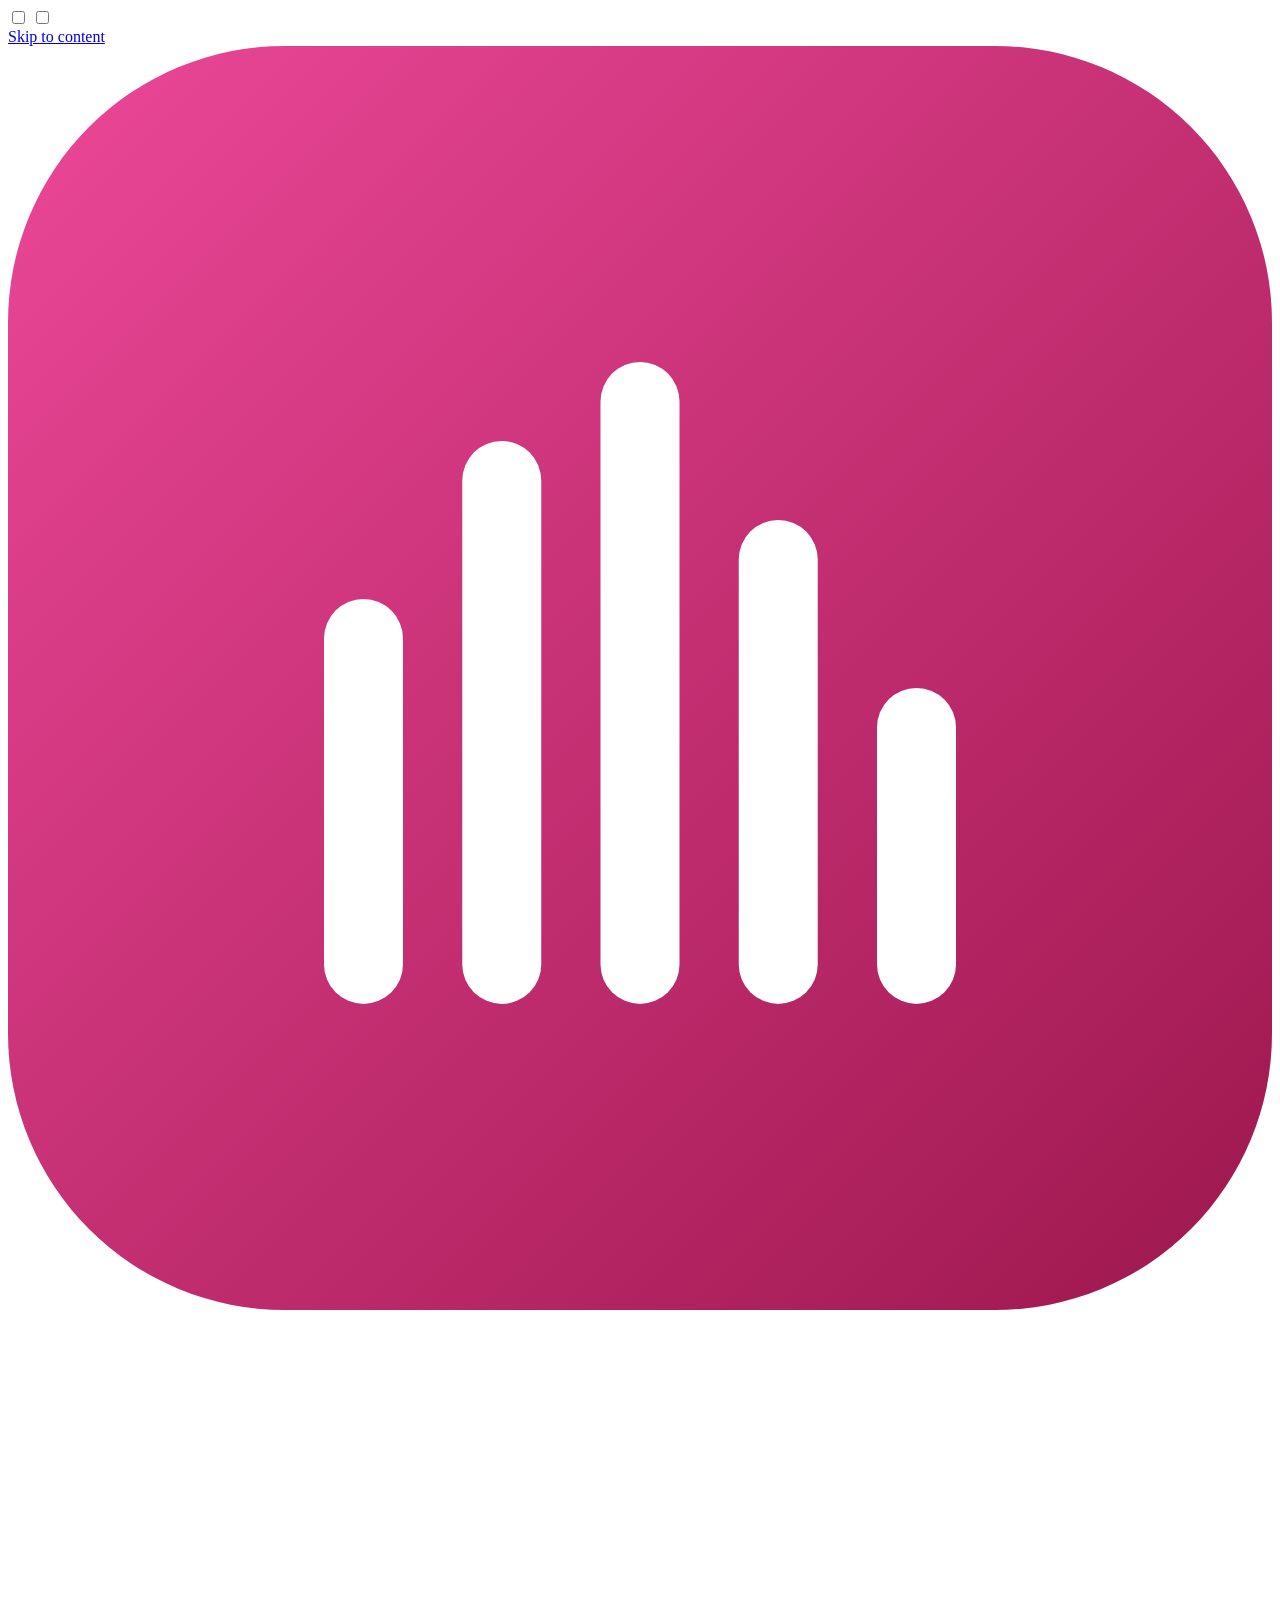
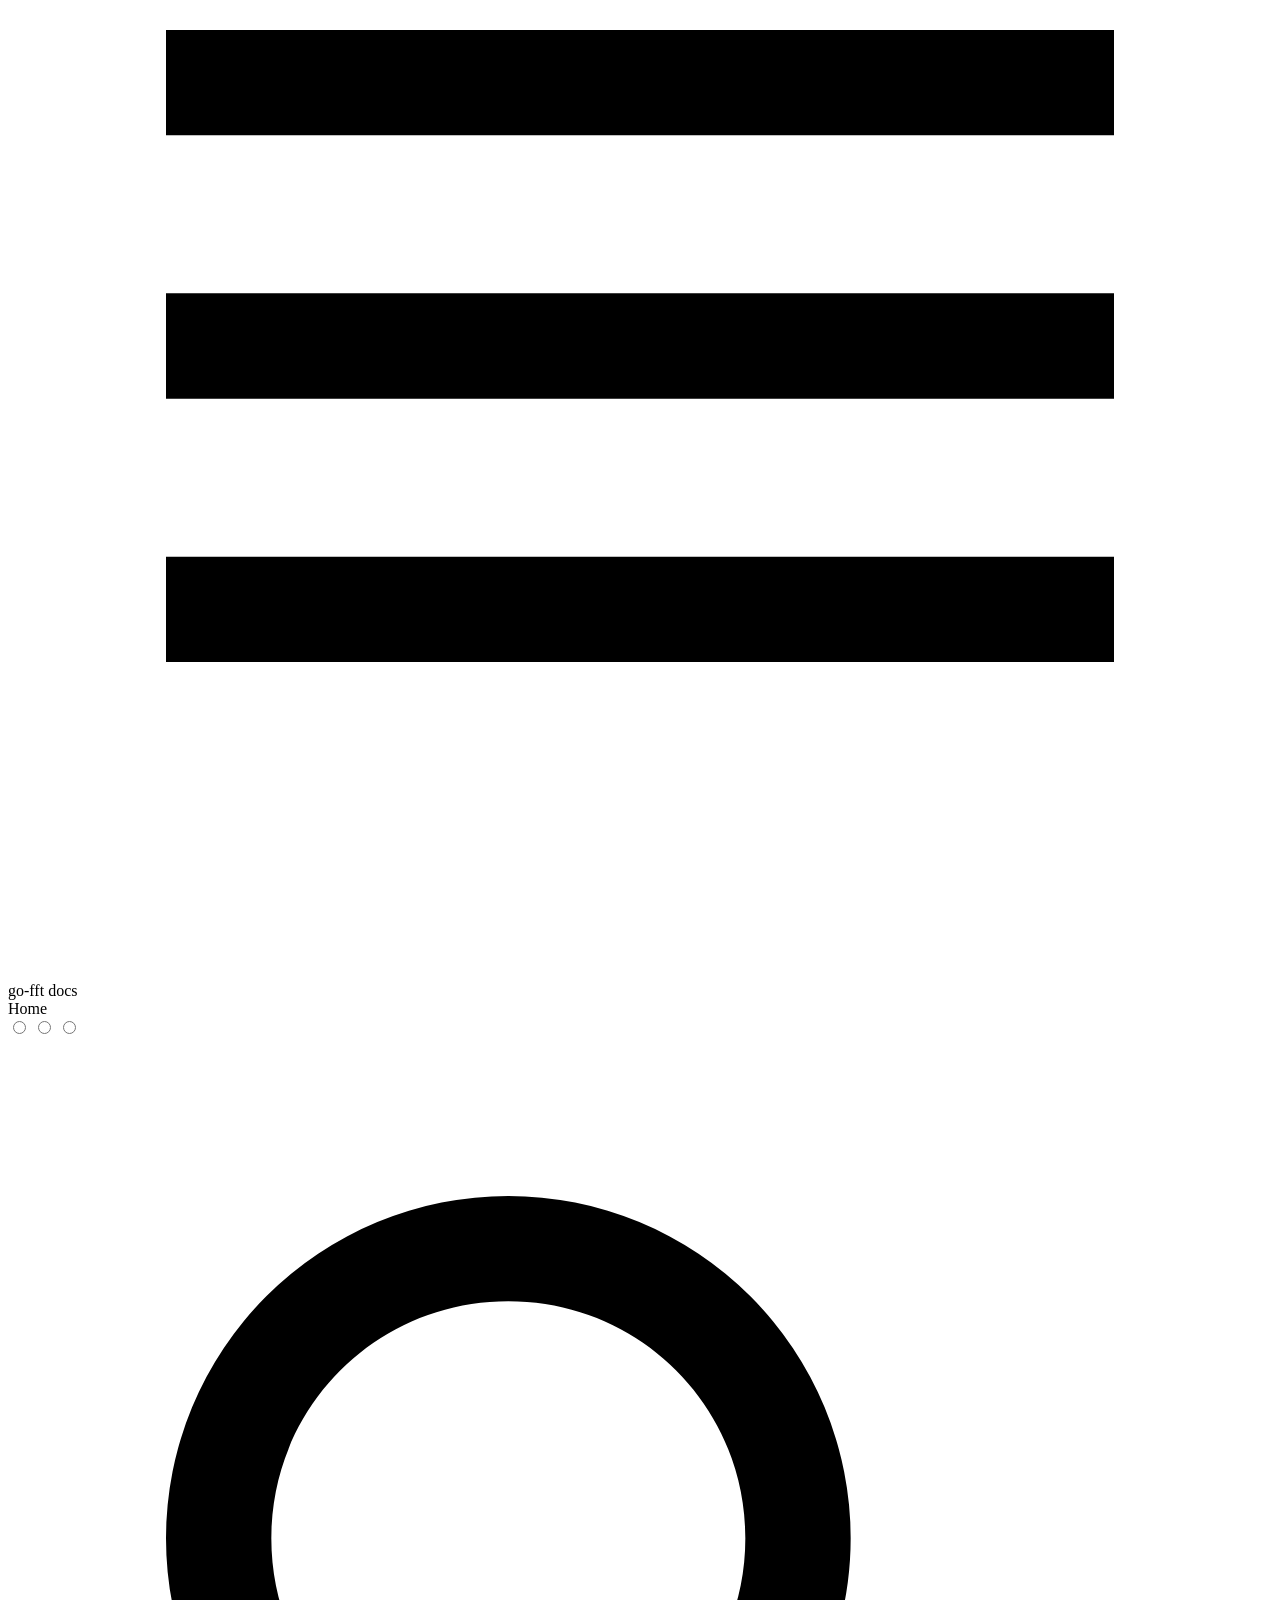
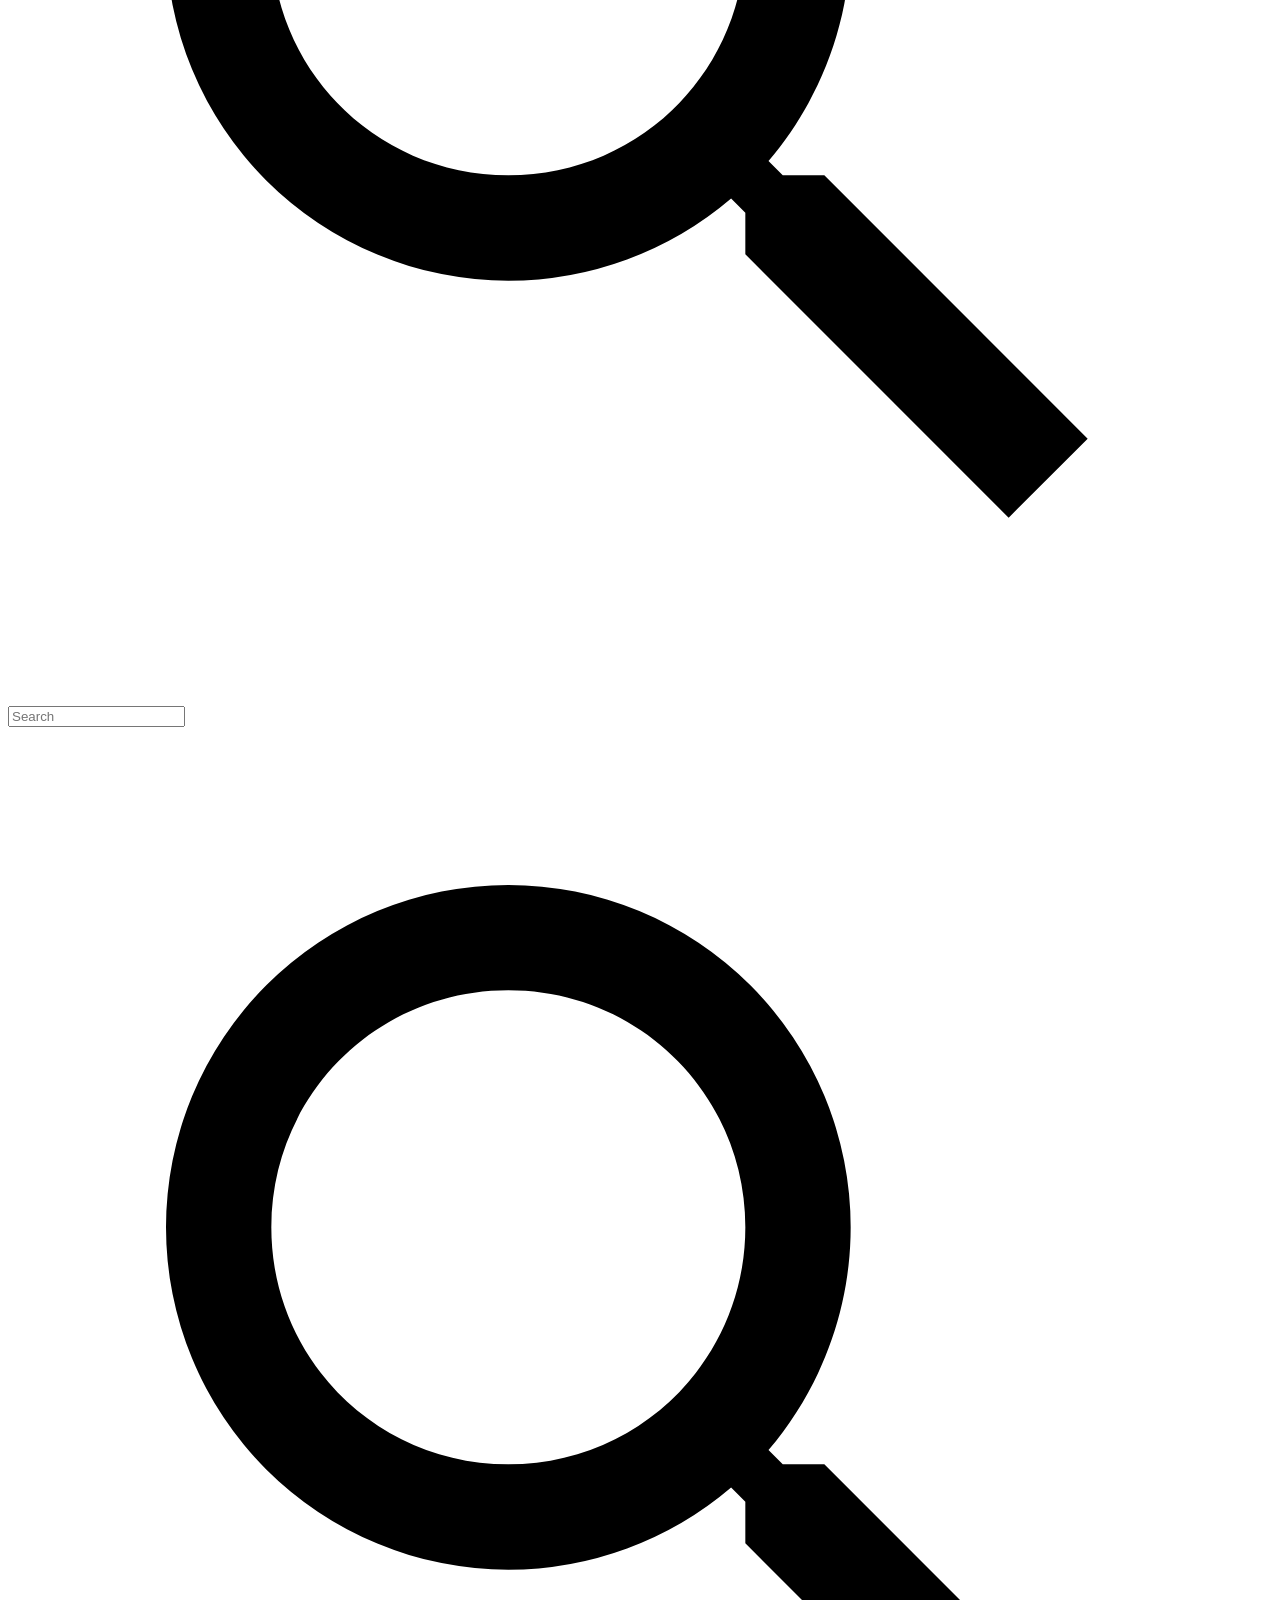
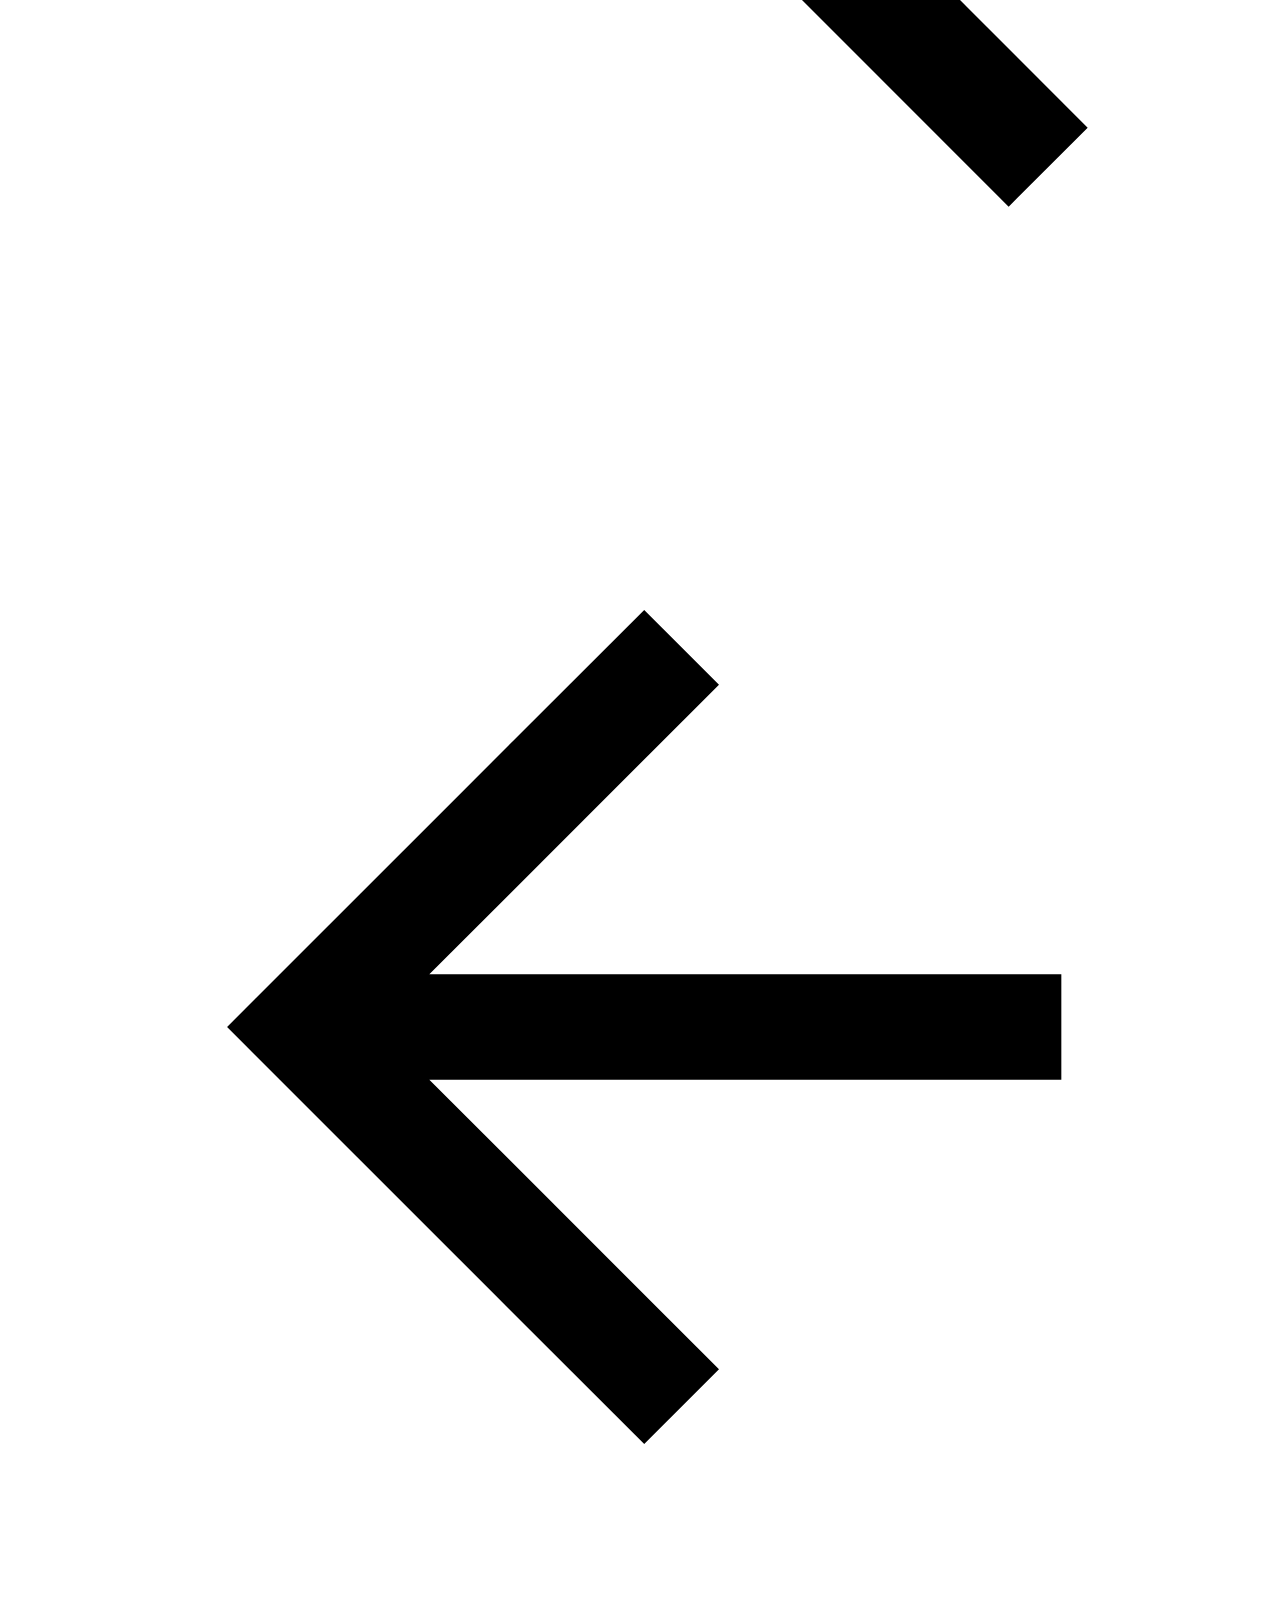
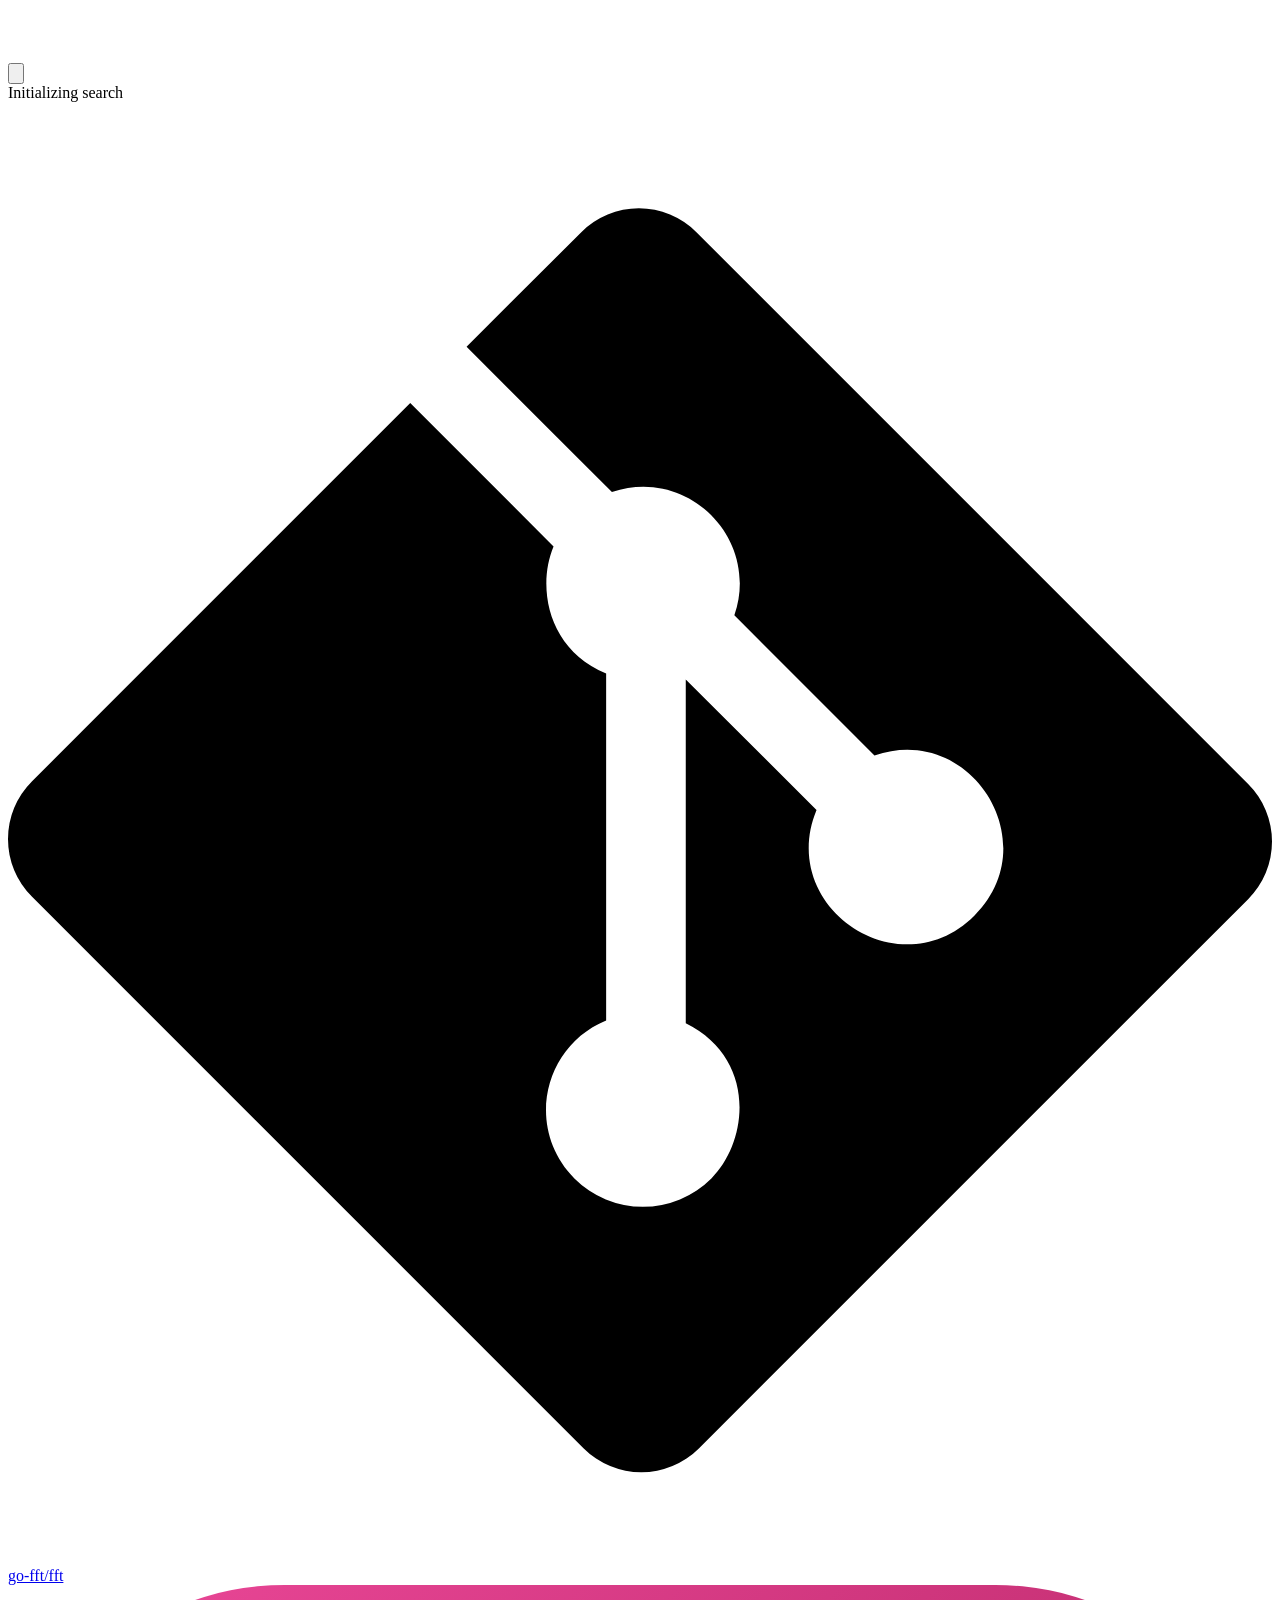
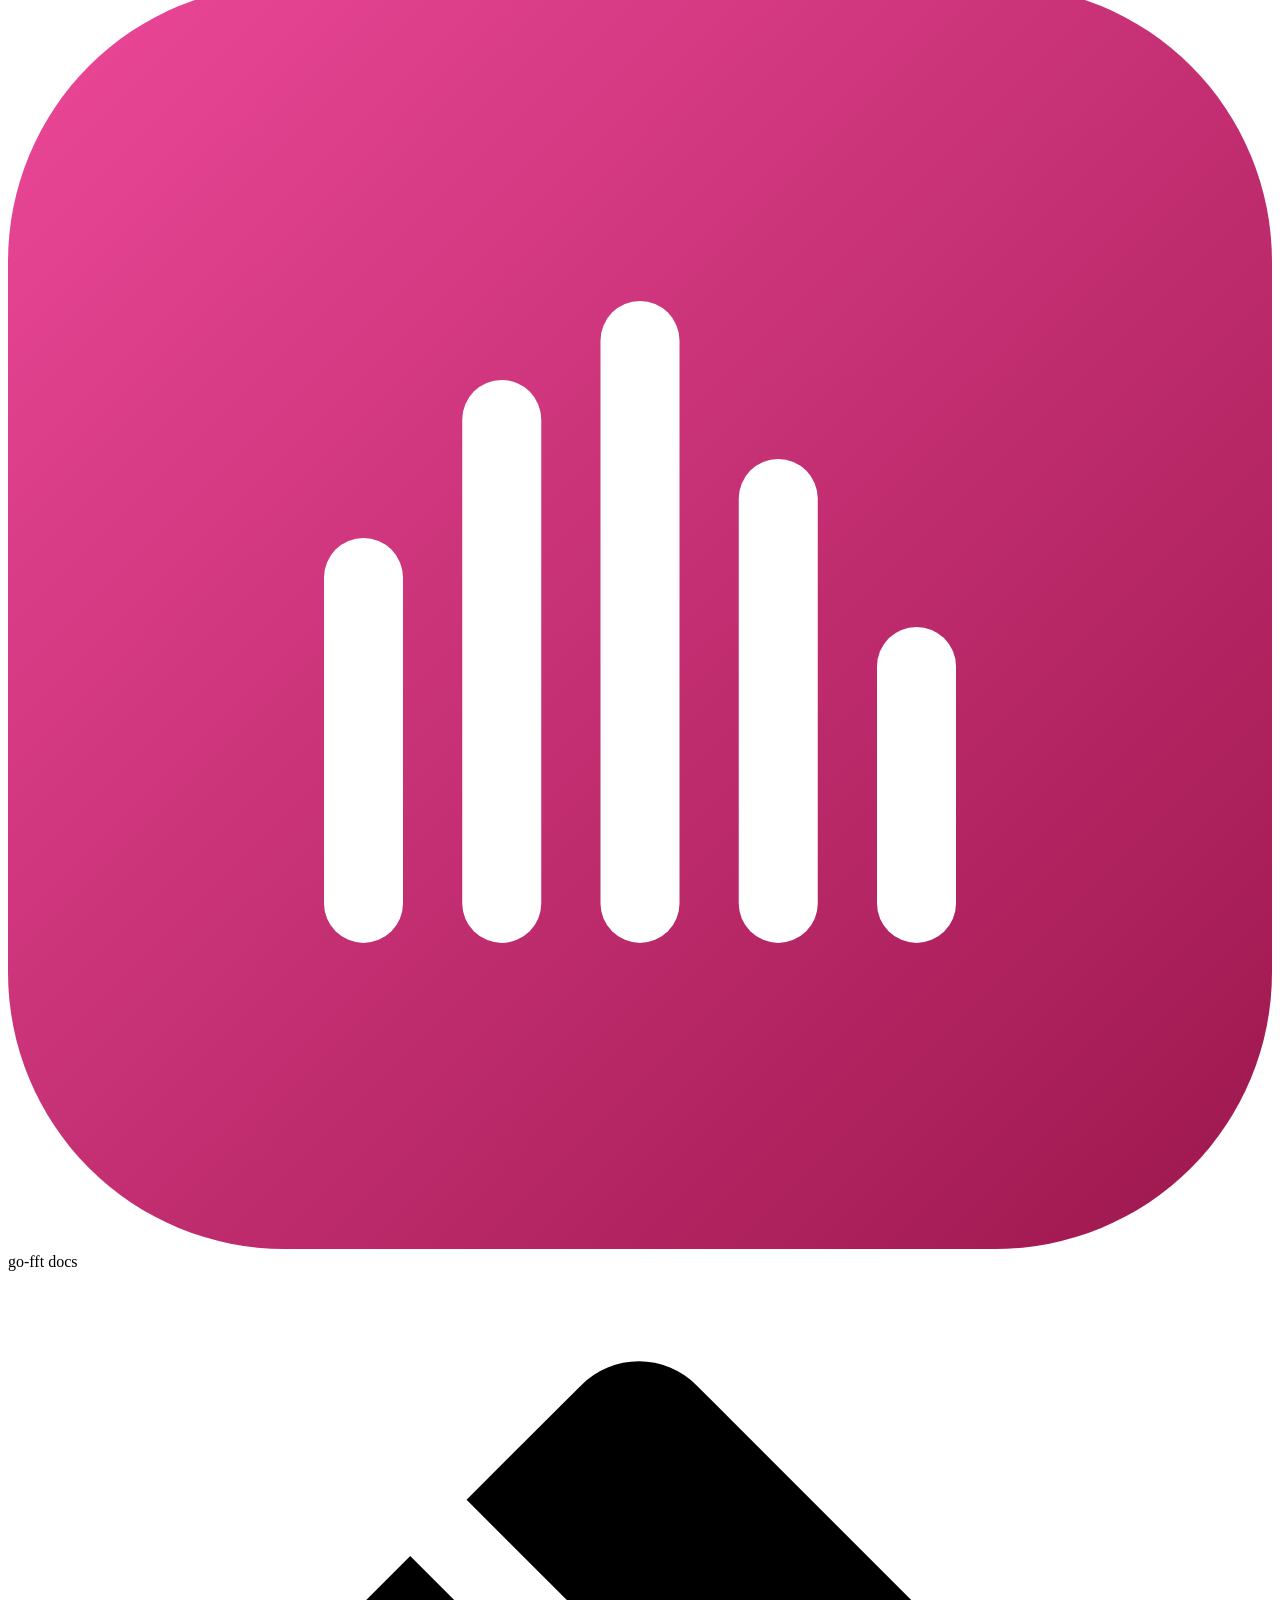
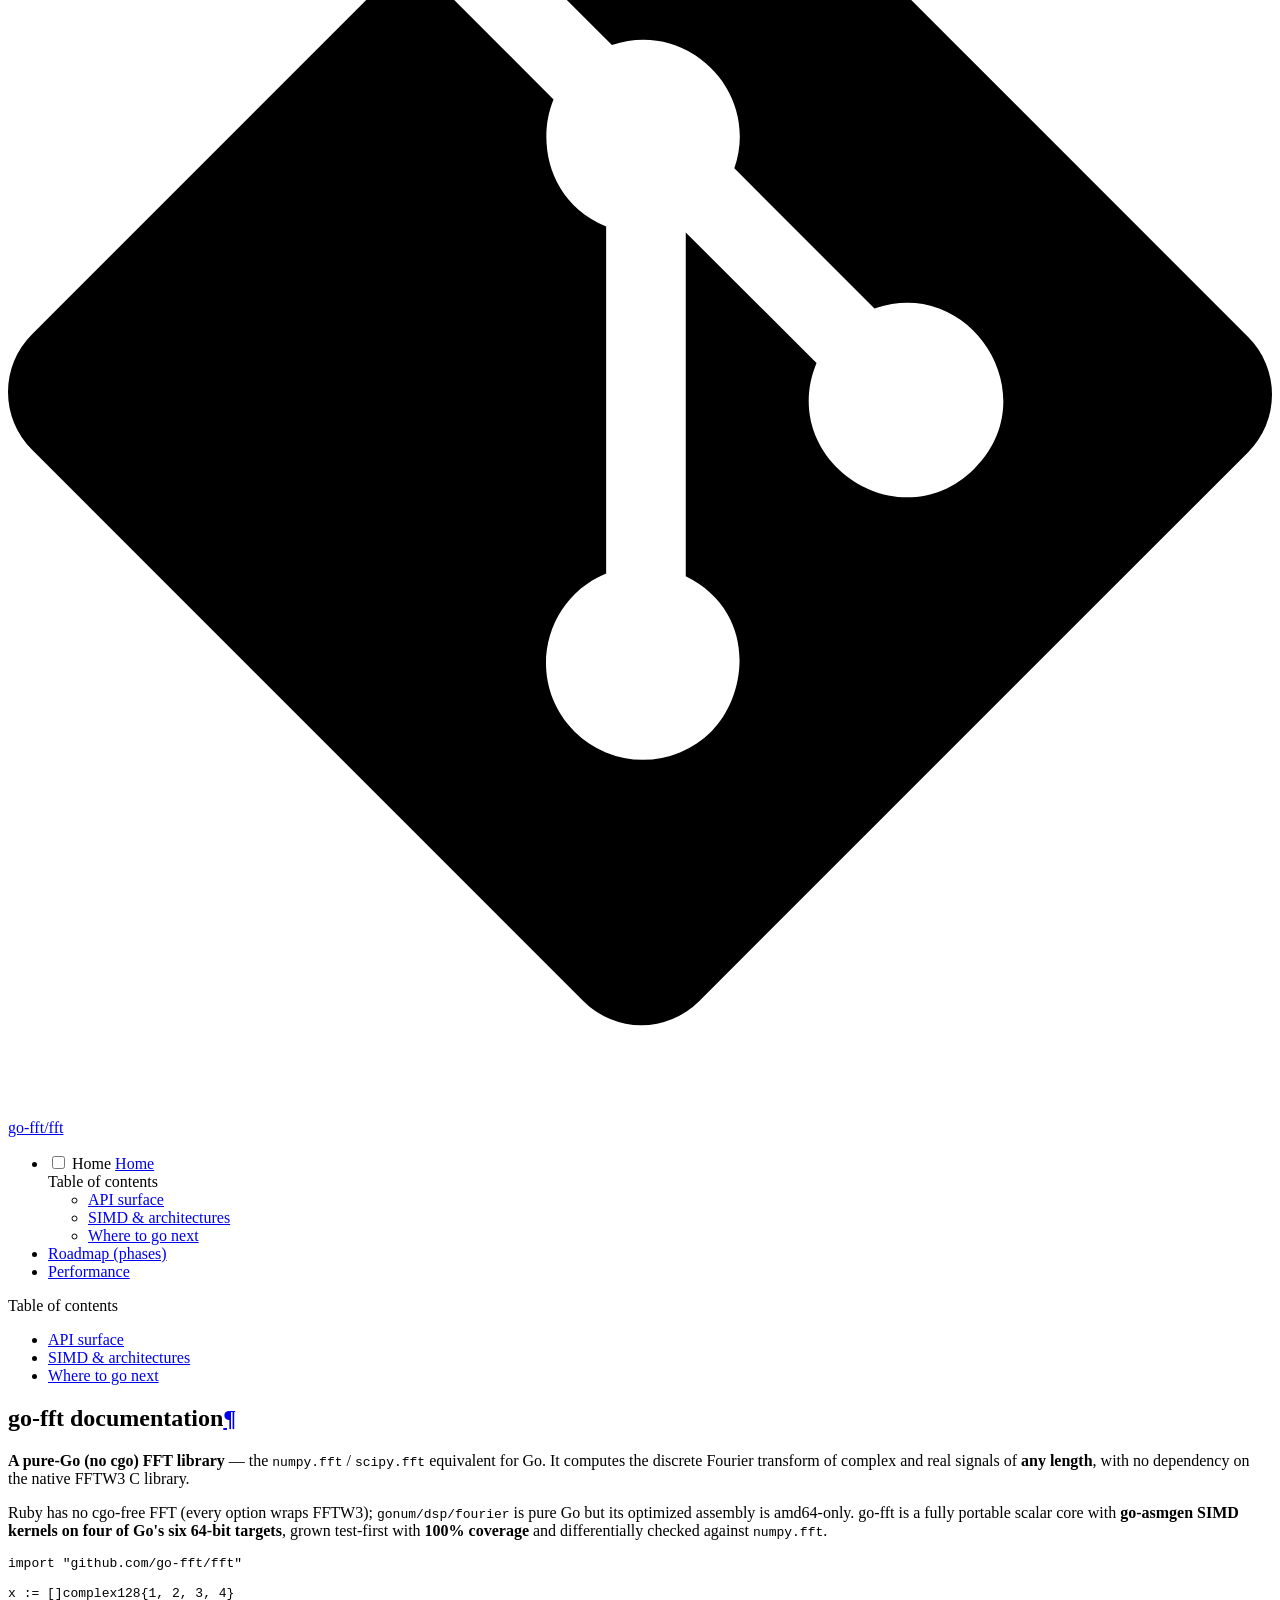
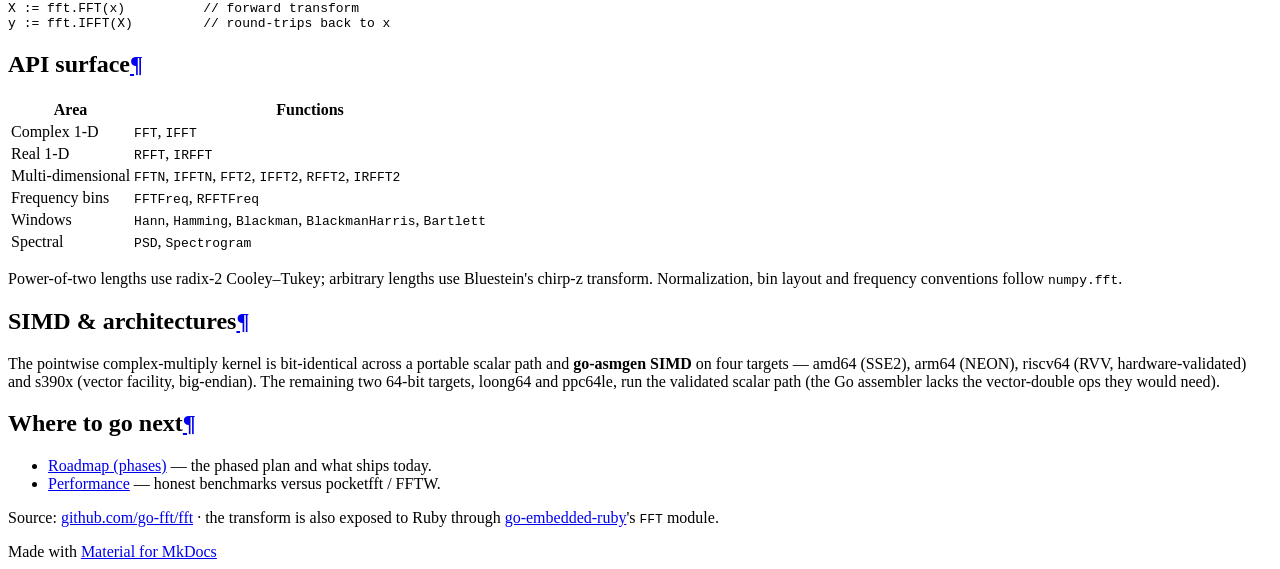
==== 0.1/index.html @ 16e161b7 "Deployed b7ee590 to 0.1 with MkDocs 1.6.1 and mike 2.1.3" ====
<!doctype html>
<html lang="en" class="no-js">
  <head>
    
      <meta charset="utf-8">
      <meta name="viewport" content="width=device-width,initial-scale=1">
      
        <meta name="description" content="A pure-Go (CGO=0) FFT library — the numpy.fft / scipy.fft equivalent for Go, no FFTW.">
      
      
      
        <link rel="canonical" href="https://go-fft.github.io/docs/0.1/">
      
      
      
        <link rel="next" href="roadmap/">
      
      
      <link rel="icon" href="assets/logo.svg">
      <meta name="generator" content="mkdocs-1.6.1, mkdocs-material-9.5.49">
    
    
      
        <title>go-fft docs</title>
      
    
    
      <link rel="stylesheet" href="assets/stylesheets/main.6f8fc17f.min.css">
      
        
        <link rel="stylesheet" href="assets/stylesheets/palette.06af60db.min.css">
      
      


    
    
      
    
    
      
        
        
        <link rel="preconnect" href="https://fonts.gstatic.com" crossorigin>
        <link rel="stylesheet" href="https://fonts.googleapis.com/css?family=Roboto:300,300i,400,400i,700,700i%7CRoboto+Mono:400,400i,700,700i&display=fallback">
        <style>:root{--md-text-font:"Roboto";--md-code-font:"Roboto Mono"}</style>
      
    
    
    <script>__md_scope=new URL(".",location),__md_hash=e=>[...e].reduce(((e,_)=>(e<<5)-e+_.charCodeAt(0)),0),__md_get=(e,_=localStorage,t=__md_scope)=>JSON.parse(_.getItem(t.pathname+"."+e)),__md_set=(e,_,t=localStorage,a=__md_scope)=>{try{t.setItem(a.pathname+"."+e,JSON.stringify(_))}catch(e){}}</script>
    
      

    
    
    
  </head>
  
  
    
    
      
    
    
    
    
    <body dir="ltr" data-md-color-scheme="default" data-md-color-primary="indigo" data-md-color-accent="indigo">
  
    
    <input class="md-toggle" data-md-toggle="drawer" type="checkbox" id="__drawer" autocomplete="off">
    <input class="md-toggle" data-md-toggle="search" type="checkbox" id="__search" autocomplete="off">
    <label class="md-overlay" for="__drawer"></label>
    <div data-md-component="skip">
      
        
        <a href="#go-fft-documentation" class="md-skip">
          Skip to content
        </a>
      
    </div>
    <div data-md-component="announce">
      
    </div>
    
      <div data-md-color-scheme="default" data-md-component="outdated" hidden>
        
      </div>
    
    
      

  

<header class="md-header md-header--shadow" data-md-component="header">
  <nav class="md-header__inner md-grid" aria-label="Header">
    <a href="." title="go-fft docs" class="md-header__button md-logo" aria-label="go-fft docs" data-md-component="logo">
      
  <img src="assets/logo.svg" alt="logo">

    </a>
    <label class="md-header__button md-icon" for="__drawer">
      
      <svg xmlns="http://www.w3.org/2000/svg" viewBox="0 0 24 24"><path d="M3 6h18v2H3zm0 5h18v2H3zm0 5h18v2H3z"/></svg>
    </label>
    <div class="md-header__title" data-md-component="header-title">
      <div class="md-header__ellipsis">
        <div class="md-header__topic">
          <span class="md-ellipsis">
            go-fft docs
          </span>
        </div>
        <div class="md-header__topic" data-md-component="header-topic">
          <span class="md-ellipsis">
            
              Home
            
          </span>
        </div>
      </div>
    </div>
    
      
        <form class="md-header__option" data-md-component="palette">
  
    
    
    
    <input class="md-option" data-md-color-media="(prefers-color-scheme)" data-md-color-scheme="default" data-md-color-primary="indigo" data-md-color-accent="indigo"  aria-label="Switch to light mode"  type="radio" name="__palette" id="__palette_0">
    
      <label class="md-header__button md-icon" title="Switch to light mode" for="__palette_1" hidden>
        <svg xmlns="http://www.w3.org/2000/svg" viewBox="0 0 24 24"><path d="m14.3 16-.7-2h-3.2l-.7 2H7.8L11 7h2l3.2 9zM20 8.69V4h-4.69L12 .69 8.69 4H4v4.69L.69 12 4 15.31V20h4.69L12 23.31 15.31 20H20v-4.69L23.31 12zm-9.15 3.96h2.3L12 9z"/></svg>
      </label>
    
  
    
    
    
    <input class="md-option" data-md-color-media="(prefers-color-scheme: light)" data-md-color-scheme="default" data-md-color-primary="pink" data-md-color-accent="indigo"  aria-label="Switch to dark mode"  type="radio" name="__palette" id="__palette_1">
    
      <label class="md-header__button md-icon" title="Switch to dark mode" for="__palette_2" hidden>
        <svg xmlns="http://www.w3.org/2000/svg" viewBox="0 0 24 24"><path d="M12 8a4 4 0 0 0-4 4 4 4 0 0 0 4 4 4 4 0 0 0 4-4 4 4 0 0 0-4-4m0 10a6 6 0 0 1-6-6 6 6 0 0 1 6-6 6 6 0 0 1 6 6 6 6 0 0 1-6 6m8-9.31V4h-4.69L12 .69 8.69 4H4v4.69L.69 12 4 15.31V20h4.69L12 23.31 15.31 20H20v-4.69L23.31 12z"/></svg>
      </label>
    
  
    
    
    
    <input class="md-option" data-md-color-media="(prefers-color-scheme: dark)" data-md-color-scheme="slate" data-md-color-primary="pink" data-md-color-accent="indigo"  aria-label="Switch to system preference"  type="radio" name="__palette" id="__palette_2">
    
      <label class="md-header__button md-icon" title="Switch to system preference" for="__palette_0" hidden>
        <svg xmlns="http://www.w3.org/2000/svg" viewBox="0 0 24 24"><path d="M12 18c-.89 0-1.74-.2-2.5-.55C11.56 16.5 13 14.42 13 12s-1.44-4.5-3.5-5.45C10.26 6.2 11.11 6 12 6a6 6 0 0 1 6 6 6 6 0 0 1-6 6m8-9.31V4h-4.69L12 .69 8.69 4H4v4.69L.69 12 4 15.31V20h4.69L12 23.31 15.31 20H20v-4.69L23.31 12z"/></svg>
      </label>
    
  
</form>
      
    
    
      <script>var palette=__md_get("__palette");if(palette&&palette.color){if("(prefers-color-scheme)"===palette.color.media){var media=matchMedia("(prefers-color-scheme: light)"),input=document.querySelector(media.matches?"[data-md-color-media='(prefers-color-scheme: light)']":"[data-md-color-media='(prefers-color-scheme: dark)']");palette.color.media=input.getAttribute("data-md-color-media"),palette.color.scheme=input.getAttribute("data-md-color-scheme"),palette.color.primary=input.getAttribute("data-md-color-primary"),palette.color.accent=input.getAttribute("data-md-color-accent")}for(var[key,value]of Object.entries(palette.color))document.body.setAttribute("data-md-color-"+key,value)}</script>
    
    
    
      <label class="md-header__button md-icon" for="__search">
        
        <svg xmlns="http://www.w3.org/2000/svg" viewBox="0 0 24 24"><path d="M9.5 3A6.5 6.5 0 0 1 16 9.5c0 1.61-.59 3.09-1.56 4.23l.27.27h.79l5 5-1.5 1.5-5-5v-.79l-.27-.27A6.52 6.52 0 0 1 9.5 16 6.5 6.5 0 0 1 3 9.5 6.5 6.5 0 0 1 9.5 3m0 2C7 5 5 7 5 9.5S7 14 9.5 14 14 12 14 9.5 12 5 9.5 5"/></svg>
      </label>
      <div class="md-search" data-md-component="search" role="dialog">
  <label class="md-search__overlay" for="__search"></label>
  <div class="md-search__inner" role="search">
    <form class="md-search__form" name="search">
      <input type="text" class="md-search__input" name="query" aria-label="Search" placeholder="Search" autocapitalize="off" autocorrect="off" autocomplete="off" spellcheck="false" data-md-component="search-query" required>
      <label class="md-search__icon md-icon" for="__search">
        
        <svg xmlns="http://www.w3.org/2000/svg" viewBox="0 0 24 24"><path d="M9.5 3A6.5 6.5 0 0 1 16 9.5c0 1.61-.59 3.09-1.56 4.23l.27.27h.79l5 5-1.5 1.5-5-5v-.79l-.27-.27A6.52 6.52 0 0 1 9.5 16 6.5 6.5 0 0 1 3 9.5 6.5 6.5 0 0 1 9.5 3m0 2C7 5 5 7 5 9.5S7 14 9.5 14 14 12 14 9.5 12 5 9.5 5"/></svg>
        
        <svg xmlns="http://www.w3.org/2000/svg" viewBox="0 0 24 24"><path d="M20 11v2H8l5.5 5.5-1.42 1.42L4.16 12l7.92-7.92L13.5 5.5 8 11z"/></svg>
      </label>
      <nav class="md-search__options" aria-label="Search">
        
        <button type="reset" class="md-search__icon md-icon" title="Clear" aria-label="Clear" tabindex="-1">
          
          <svg xmlns="http://www.w3.org/2000/svg" viewBox="0 0 24 24"><path d="M19 6.41 17.59 5 12 10.59 6.41 5 5 6.41 10.59 12 5 17.59 6.41 19 12 13.41 17.59 19 19 17.59 13.41 12z"/></svg>
        </button>
      </nav>
      
        <div class="md-search__suggest" data-md-component="search-suggest"></div>
      
    </form>
    <div class="md-search__output">
      <div class="md-search__scrollwrap" tabindex="0" data-md-scrollfix>
        <div class="md-search-result" data-md-component="search-result">
          <div class="md-search-result__meta">
            Initializing search
          </div>
          <ol class="md-search-result__list" role="presentation"></ol>
        </div>
      </div>
    </div>
  </div>
</div>
    
    
      <div class="md-header__source">
        <a href="https://github.com/go-fft/fft" title="Go to repository" class="md-source" data-md-component="source">
  <div class="md-source__icon md-icon">
    
    <svg xmlns="http://www.w3.org/2000/svg" viewBox="0 0 448 512"><!--! Font Awesome Free 6.7.1 by @fontawesome - https://fontawesome.com License - https://fontawesome.com/license/free (Icons: CC BY 4.0, Fonts: SIL OFL 1.1, Code: MIT License) Copyright 2024 Fonticons, Inc.--><path d="M439.55 236.05 244 40.45a28.87 28.87 0 0 0-40.81 0l-40.66 40.63 51.52 51.52c27.06-9.14 52.68 16.77 43.39 43.68l49.66 49.66c34.23-11.8 61.18 31 35.47 56.69-26.49 26.49-70.21-2.87-56-37.34L240.22 199v121.85c25.3 12.54 22.26 41.85 9.08 55a34.34 34.34 0 0 1-48.55 0c-17.57-17.6-11.07-46.91 11.25-56v-123c-20.8-8.51-24.6-30.74-18.64-45L142.57 101 8.45 235.14a28.86 28.86 0 0 0 0 40.81l195.61 195.6a28.86 28.86 0 0 0 40.8 0l194.69-194.69a28.86 28.86 0 0 0 0-40.81"/></svg>
  </div>
  <div class="md-source__repository">
    go-fft/fft
  </div>
</a>
      </div>
    
  </nav>
  
</header>
    
    <div class="md-container" data-md-component="container">
      
      
        
          
        
      
      <main class="md-main" data-md-component="main">
        <div class="md-main__inner md-grid">
          
            
              
              <div class="md-sidebar md-sidebar--primary" data-md-component="sidebar" data-md-type="navigation" >
                <div class="md-sidebar__scrollwrap">
                  <div class="md-sidebar__inner">
                    



<nav class="md-nav md-nav--primary" aria-label="Navigation" data-md-level="0">
  <label class="md-nav__title" for="__drawer">
    <a href="." title="go-fft docs" class="md-nav__button md-logo" aria-label="go-fft docs" data-md-component="logo">
      
  <img src="assets/logo.svg" alt="logo">

    </a>
    go-fft docs
  </label>
  
    <div class="md-nav__source">
      <a href="https://github.com/go-fft/fft" title="Go to repository" class="md-source" data-md-component="source">
  <div class="md-source__icon md-icon">
    
    <svg xmlns="http://www.w3.org/2000/svg" viewBox="0 0 448 512"><!--! Font Awesome Free 6.7.1 by @fontawesome - https://fontawesome.com License - https://fontawesome.com/license/free (Icons: CC BY 4.0, Fonts: SIL OFL 1.1, Code: MIT License) Copyright 2024 Fonticons, Inc.--><path d="M439.55 236.05 244 40.45a28.87 28.87 0 0 0-40.81 0l-40.66 40.63 51.52 51.52c27.06-9.14 52.68 16.77 43.39 43.68l49.66 49.66c34.23-11.8 61.18 31 35.47 56.69-26.49 26.49-70.21-2.87-56-37.34L240.22 199v121.85c25.3 12.54 22.26 41.85 9.08 55a34.34 34.34 0 0 1-48.55 0c-17.57-17.6-11.07-46.91 11.25-56v-123c-20.8-8.51-24.6-30.74-18.64-45L142.57 101 8.45 235.14a28.86 28.86 0 0 0 0 40.81l195.61 195.6a28.86 28.86 0 0 0 40.8 0l194.69-194.69a28.86 28.86 0 0 0 0-40.81"/></svg>
  </div>
  <div class="md-source__repository">
    go-fft/fft
  </div>
</a>
    </div>
  
  <ul class="md-nav__list" data-md-scrollfix>
    
      
      
  
  
    
  
  
  
    <li class="md-nav__item md-nav__item--active">
      
      <input class="md-nav__toggle md-toggle" type="checkbox" id="__toc">
      
      
        
      
      
        <label class="md-nav__link md-nav__link--active" for="__toc">
          
  
  <span class="md-ellipsis">
    Home
  </span>
  

          <span class="md-nav__icon md-icon"></span>
        </label>
      
      <a href="." class="md-nav__link md-nav__link--active">
        
  
  <span class="md-ellipsis">
    Home
  </span>
  

      </a>
      
        

<nav class="md-nav md-nav--secondary" aria-label="Table of contents">
  
  
  
    
  
  
    <label class="md-nav__title" for="__toc">
      <span class="md-nav__icon md-icon"></span>
      Table of contents
    </label>
    <ul class="md-nav__list" data-md-component="toc" data-md-scrollfix>
      
        <li class="md-nav__item">
  <a href="#api-surface" class="md-nav__link">
    <span class="md-ellipsis">
      API surface
    </span>
  </a>
  
</li>
      
        <li class="md-nav__item">
  <a href="#simd-architectures" class="md-nav__link">
    <span class="md-ellipsis">
      SIMD &amp; architectures
    </span>
  </a>
  
</li>
      
        <li class="md-nav__item">
  <a href="#where-to-go-next" class="md-nav__link">
    <span class="md-ellipsis">
      Where to go next
    </span>
  </a>
  
</li>
      
    </ul>
  
</nav>
      
    </li>
  

    
      
      
  
  
  
  
    <li class="md-nav__item">
      <a href="roadmap/" class="md-nav__link">
        
  
  <span class="md-ellipsis">
    Roadmap (phases)
  </span>
  

      </a>
    </li>
  

    
      
      
  
  
  
  
    <li class="md-nav__item">
      <a href="performance/" class="md-nav__link">
        
  
  <span class="md-ellipsis">
    Performance
  </span>
  

      </a>
    </li>
  

    
  </ul>
</nav>
                  </div>
                </div>
              </div>
            
            
              
              <div class="md-sidebar md-sidebar--secondary" data-md-component="sidebar" data-md-type="toc" >
                <div class="md-sidebar__scrollwrap">
                  <div class="md-sidebar__inner">
                    

<nav class="md-nav md-nav--secondary" aria-label="Table of contents">
  
  
  
    
  
  
    <label class="md-nav__title" for="__toc">
      <span class="md-nav__icon md-icon"></span>
      Table of contents
    </label>
    <ul class="md-nav__list" data-md-component="toc" data-md-scrollfix>
      
        <li class="md-nav__item">
  <a href="#api-surface" class="md-nav__link">
    <span class="md-ellipsis">
      API surface
    </span>
  </a>
  
</li>
      
        <li class="md-nav__item">
  <a href="#simd-architectures" class="md-nav__link">
    <span class="md-ellipsis">
      SIMD &amp; architectures
    </span>
  </a>
  
</li>
      
        <li class="md-nav__item">
  <a href="#where-to-go-next" class="md-nav__link">
    <span class="md-ellipsis">
      Where to go next
    </span>
  </a>
  
</li>
      
    </ul>
  
</nav>
                  </div>
                </div>
              </div>
            
          
          
            <div class="md-content" data-md-component="content">
              <article class="md-content__inner md-typeset">
                
                  


<h1 id="go-fft-documentation">go-fft documentation<a class="headerlink" href="#go-fft-documentation" title="Permanent link">&para;</a></h1>
<p><strong>A pure-Go (no cgo) FFT library</strong> — the <code>numpy.fft</code> / <code>scipy.fft</code> equivalent for
Go. It computes the discrete Fourier transform of complex and real signals of
<strong>any length</strong>, with no dependency on the native FFTW3 C library.</p>
<p>Ruby has no cgo-free FFT (every option wraps FFTW3); <code>gonum/dsp/fourier</code> is pure
Go but its optimized assembly is amd64-only. go-fft is a fully portable scalar
core with <strong>go-asmgen SIMD kernels on four of Go's six 64-bit targets</strong>, grown
test-first with <strong>100% coverage</strong> and differentially checked against <code>numpy.fft</code>.</p>
<div class="highlight"><pre><span></span><code><a id="__codelineno-0-1" name="__codelineno-0-1" href="#__codelineno-0-1"></a><span class="kn">import</span><span class="w"> </span><span class="s">&quot;github.com/go-fft/fft&quot;</span>
<a id="__codelineno-0-2" name="__codelineno-0-2" href="#__codelineno-0-2"></a>
<a id="__codelineno-0-3" name="__codelineno-0-3" href="#__codelineno-0-3"></a><span class="nx">x</span><span class="w"> </span><span class="o">:=</span><span class="w"> </span><span class="p">[]</span><span class="kt">complex128</span><span class="p">{</span><span class="mi">1</span><span class="p">,</span><span class="w"> </span><span class="mi">2</span><span class="p">,</span><span class="w"> </span><span class="mi">3</span><span class="p">,</span><span class="w"> </span><span class="mi">4</span><span class="p">}</span>
<a id="__codelineno-0-4" name="__codelineno-0-4" href="#__codelineno-0-4"></a><span class="nx">X</span><span class="w"> </span><span class="o">:=</span><span class="w"> </span><span class="nx">fft</span><span class="p">.</span><span class="nx">FFT</span><span class="p">(</span><span class="nx">x</span><span class="p">)</span><span class="w">          </span><span class="c1">// forward transform</span>
<a id="__codelineno-0-5" name="__codelineno-0-5" href="#__codelineno-0-5"></a><span class="nx">y</span><span class="w"> </span><span class="o">:=</span><span class="w"> </span><span class="nx">fft</span><span class="p">.</span><span class="nx">IFFT</span><span class="p">(</span><span class="nx">X</span><span class="p">)</span><span class="w">         </span><span class="c1">// round-trips back to x</span>
</code></pre></div>
<h2 id="api-surface">API surface<a class="headerlink" href="#api-surface" title="Permanent link">&para;</a></h2>
<table>
<thead>
<tr>
<th>Area</th>
<th>Functions</th>
</tr>
</thead>
<tbody>
<tr>
<td>Complex 1-D</td>
<td><code>FFT</code>, <code>IFFT</code></td>
</tr>
<tr>
<td>Real 1-D</td>
<td><code>RFFT</code>, <code>IRFFT</code></td>
</tr>
<tr>
<td>Multi-dimensional</td>
<td><code>FFTN</code>, <code>IFFTN</code>, <code>FFT2</code>, <code>IFFT2</code>, <code>RFFT2</code>, <code>IRFFT2</code></td>
</tr>
<tr>
<td>Frequency bins</td>
<td><code>FFTFreq</code>, <code>RFFTFreq</code></td>
</tr>
<tr>
<td>Windows</td>
<td><code>Hann</code>, <code>Hamming</code>, <code>Blackman</code>, <code>BlackmanHarris</code>, <code>Bartlett</code></td>
</tr>
<tr>
<td>Spectral</td>
<td><code>PSD</code>, <code>Spectrogram</code></td>
</tr>
</tbody>
</table>
<p>Power-of-two lengths use radix-2 Cooley–Tukey; arbitrary lengths use Bluestein's
chirp-z transform. Normalization, bin layout and frequency conventions follow
<code>numpy.fft</code>.</p>
<h2 id="simd-architectures">SIMD &amp; architectures<a class="headerlink" href="#simd-architectures" title="Permanent link">&para;</a></h2>
<p>The pointwise complex-multiply kernel is bit-identical across a portable scalar
path and <strong>go-asmgen SIMD</strong> on four targets — amd64 (SSE2), arm64 (NEON),
riscv64 (RVV, hardware-validated) and s390x (vector facility, big-endian). The
remaining two 64-bit targets, loong64 and ppc64le, run the validated scalar path
(the Go assembler lacks the vector-double ops they would need).</p>
<h2 id="where-to-go-next">Where to go next<a class="headerlink" href="#where-to-go-next" title="Permanent link">&para;</a></h2>
<ul>
<li><a href="roadmap/">Roadmap (phases)</a> — the phased plan and what ships today.</li>
<li><a href="performance/">Performance</a> — honest benchmarks versus pocketfft / FFTW.</li>
</ul>
<p>Source: <a href="https://github.com/go-fft/fft">github.com/go-fft/fft</a> · the transform is
also exposed to Ruby through <a href="https://github.com/go-embedded-ruby/ruby">go-embedded-ruby</a>'s
<code>FFT</code> module.</p>












                
              </article>
            </div>
          
          
<script>var target=document.getElementById(location.hash.slice(1));target&&target.name&&(target.checked=target.name.startsWith("__tabbed_"))</script>
        </div>
        
          <button type="button" class="md-top md-icon" data-md-component="top" hidden>
  
  <svg xmlns="http://www.w3.org/2000/svg" viewBox="0 0 24 24"><path d="M13 20h-2V8l-5.5 5.5-1.42-1.42L12 4.16l7.92 7.92-1.42 1.42L13 8z"/></svg>
  Back to top
</button>
        
      </main>
      
        <footer class="md-footer">
  
  <div class="md-footer-meta md-typeset">
    <div class="md-footer-meta__inner md-grid">
      <div class="md-copyright">
  
  
    Made with
    <a href="https://squidfunk.github.io/mkdocs-material/" target="_blank" rel="noopener">
      Material for MkDocs
    </a>
  
</div>
      
    </div>
  </div>
</footer>
      
    </div>
    <div class="md-dialog" data-md-component="dialog">
      <div class="md-dialog__inner md-typeset"></div>
    </div>
    
    
    <script id="__config" type="application/json">{"base": ".", "features": ["navigation.sections", "navigation.top", "navigation.instant", "content.code.copy", "search.suggest"], "search": "assets/javascripts/workers/search.6ce7567c.min.js", "translations": {"clipboard.copied": "Copied to clipboard", "clipboard.copy": "Copy to clipboard", "search.result.more.one": "1 more on this page", "search.result.more.other": "# more on this page", "search.result.none": "No matching documents", "search.result.one": "1 matching document", "search.result.other": "# matching documents", "search.result.placeholder": "Type to start searching", "search.result.term.missing": "Missing", "select.version": "Select version"}, "version": {"default": "latest", "provider": "mike"}}</script>
    
    
      <script src="assets/javascripts/bundle.88dd0f4e.min.js"></script>
      
    
  </body>
</html>
---- 0.1/assets/stylesheets/main.6f8fc17f.min.css ----
@charset "UTF-8";html{-webkit-text-size-adjust:none;-moz-text-size-adjust:none;text-size-adjust:none;box-sizing:border-box}*,:after,:before{box-sizing:inherit}@media (prefers-reduced-motion){*,:after,:before{transition:none!important}}body{margin:0}a,button,input,label{-webkit-tap-highlight-color:transparent}a{color:inherit;text-decoration:none}hr{border:0;box-sizing:initial;display:block;height:.05rem;overflow:visible;padding:0}small{font-size:80%}sub,sup{line-height:1em}img{border-style:none}table{border-collapse:initial;border-spacing:0}td,th{font-weight:400;vertical-align:top}button{background:#0000;border:0;font-family:inherit;font-size:inherit;margin:0;padding:0}input{border:0;outline:none}:root{--md-primary-fg-color:#4051b5;--md-primary-fg-color--light:#5d6cc0;--md-primary-fg-color--dark:#303fa1;--md-primary-bg-color:#fff;--md-primary-bg-color--light:#ffffffb3;--md-accent-fg-color:#526cfe;--md-accent-fg-color--transparent:#526cfe1a;--md-accent-bg-color:#fff;--md-accent-bg-color--light:#ffffffb3}[data-md-color-scheme=default]{color-scheme:light}[data-md-color-scheme=default] img[src$="#gh-dark-mode-only"],[data-md-color-scheme=default] img[src$="#only-dark"]{display:none}:root,[data-md-color-scheme=default]{--md-hue:225deg;--md-default-fg-color:#000000de;--md-default-fg-color--light:#0000008a;--md-default-fg-color--lighter:#00000052;--md-default-fg-color--lightest:#00000012;--md-default-bg-color:#fff;--md-default-bg-color--light:#ffffffb3;--md-default-bg-color--lighter:#ffffff4d;--md-default-bg-color--lightest:#ffffff1f;--md-code-fg-color:#36464e;--md-code-bg-color:#f5f5f5;--md-code-hl-color:#4287ff;--md-code-hl-color--light:#4287ff1a;--md-code-hl-number-color:#d52a2a;--md-code-hl-special-color:#db1457;--md-code-hl-function-color:#a846b9;--md-code-hl-constant-color:#6e59d9;--md-code-hl-keyword-color:#3f6ec6;--md-code-hl-string-color:#1c7d4d;--md-code-hl-name-color:var(--md-code-fg-color);--md-code-hl-operator-color:var(--md-default-fg-color--light);--md-code-hl-punctuation-color:var(--md-default-fg-color--light);--md-code-hl-comment-color:var(--md-default-fg-color--light);--md-code-hl-generic-color:var(--md-default-fg-color--light);--md-code-hl-variable-color:var(--md-default-fg-color--light);--md-typeset-color:var(--md-default-fg-color);--md-typeset-a-color:var(--md-primary-fg-color);--md-typeset-del-color:#f5503d26;--md-typeset-ins-color:#0bd57026;--md-typeset-kbd-color:#fafafa;--md-typeset-kbd-accent-color:#fff;--md-typeset-kbd-border-color:#b8b8b8;--md-typeset-mark-color:#ffff0080;--md-typeset-table-color:#0000001f;--md-typeset-table-color--light:rgba(0,0,0,.035);--md-admonition-fg-color:var(--md-default-fg-color);--md-admonition-bg-color:var(--md-default-bg-color);--md-warning-fg-color:#000000de;--md-warning-bg-color:#ff9;--md-footer-fg-color:#fff;--md-footer-fg-color--light:#ffffffb3;--md-footer-fg-color--lighter:#ffffff73;--md-footer-bg-color:#000000de;--md-footer-bg-color--dark:#00000052;--md-shadow-z1:0 0.2rem 0.5rem #0000000d,0 0 0.05rem #0000001a;--md-shadow-z2:0 0.2rem 0.5rem #0000001a,0 0 0.05rem #00000040;--md-shadow-z3:0 0.2rem 0.5rem #0003,0 0 0.05rem #00000059}.md-icon svg{fill:currentcolor;display:block;height:1.2rem;width:1.2rem}body{-webkit-font-smoothing:antialiased;-moz-osx-font-smoothing:grayscale;--md-text-font-family:var(--md-text-font,_),-apple-system,BlinkMacSystemFont,Helvetica,Arial,sans-serif;--md-code-font-family:var(--md-code-font,_),SFMono-Regular,Consolas,Menlo,monospace}aside,body,input{font-feature-settings:"kern","liga";color:var(--md-typeset-color);font-family:var(--md-text-font-family)}code,kbd,pre{font-feature-settings:"kern";font-family:var(--md-code-font-family)}:root{--md-typeset-table-sort-icon:url('data:image/svg+xml;charset=utf-8,<svg xmlns="http://www.w3.org/2000/svg" viewBox="0 0 24 24"><path d="m18 21-4-4h3V7h-3l4-4 4 4h-3v10h3M2 19v-2h10v2M2 13v-2h7v2M2 7V5h4v2z"/></svg>');--md-typeset-table-sort-icon--asc:url('data:image/svg+xml;charset=utf-8,<svg xmlns="http://www.w3.org/2000/svg" viewBox="0 0 24 24"><path d="M19 17h3l-4 4-4-4h3V3h2M2 17h10v2H2M6 5v2H2V5m0 6h7v2H2z"/></svg>');--md-typeset-table-sort-icon--desc:url('data:image/svg+xml;charset=utf-8,<svg xmlns="http://www.w3.org/2000/svg" viewBox="0 0 24 24"><path d="M19 7h3l-4-4-4 4h3v14h2M2 17h10v2H2M6 5v2H2V5m0 6h7v2H2z"/></svg>')}.md-typeset{-webkit-print-color-adjust:exact;color-adjust:exact;font-size:.8rem;line-height:1.6}@media print{.md-typeset{font-size:.68rem}}.md-typeset blockquote,.md-typeset dl,.md-typeset figure,.md-typeset ol,.md-typeset pre,.md-typeset ul{margin-bottom:1em;margin-top:1em}.md-typeset h1{color:var(--md-default-fg-color--light);font-size:2em;line-height:1.3;margin:0 0 1.25em}.md-typeset h1,.md-typeset h2{font-weight:300;letter-spacing:-.01em}.md-typeset h2{font-size:1.5625em;line-height:1.4;margin:1.6em 0 .64em}.md-typeset h3{font-size:1.25em;font-weight:400;letter-spacing:-.01em;line-height:1.5;margin:1.6em 0 .8em}.md-typeset h2+h3{margin-top:.8em}.md-typeset h4{font-weight:700;letter-spacing:-.01em;margin:1em 0}.md-typeset h5,.md-typeset h6{color:var(--md-default-fg-color--light);font-size:.8em;font-weight:700;letter-spacing:-.01em;margin:1.25em 0}.md-typeset h5{text-transform:uppercase}.md-typeset h5 code{text-transform:none}.md-typeset hr{border-bottom:.05rem solid var(--md-default-fg-color--lightest);display:flow-root;margin:1.5em 0}.md-typeset a{color:var(--md-typeset-a-color);word-break:break-word}.md-typeset a,.md-typeset a:before{transition:color 125ms}.md-typeset a:focus,.md-typeset a:hover{color:var(--md-accent-fg-color)}.md-typeset a:focus code,.md-typeset a:hover code{background-color:var(--md-accent-fg-color--transparent)}.md-typeset a code{color:currentcolor;transition:background-color 125ms}.md-typeset a.focus-visible{outline-color:var(--md-accent-fg-color);outline-offset:.2rem}.md-typeset code,.md-typeset kbd,.md-typeset pre{color:var(--md-code-fg-color);direction:ltr;font-variant-ligatures:none}@media print{.md-typeset code,.md-typeset kbd,.md-typeset pre{white-space:pre-wrap}}.md-typeset code{background-color:var(--md-code-bg-color);border-radius:.1rem;-webkit-box-decoration-break:clone;box-decoration-break:clone;font-size:.85em;padding:0 .2941176471em;word-break:break-word}.md-typeset code:not(.focus-visible){-webkit-tap-highlight-color:transparent;outline:none}.md-typeset pre{display:flow-root;line-height:1.4;position:relative}.md-typeset pre>code{-webkit-box-decoration-break:slice;box-decoration-break:slice;box-shadow:none;display:block;margin:0;outline-color:var(--md-accent-fg-color);overflow:auto;padding:.7720588235em 1.1764705882em;scrollbar-color:var(--md-default-fg-color--lighter) #0000;scrollbar-width:thin;touch-action:auto;word-break:normal}.md-typeset pre>code:hover{scrollbar-color:var(--md-accent-fg-color) #0000}.md-typeset pre>code::-webkit-scrollbar{height:.2rem;width:.2rem}.md-typeset pre>code::-webkit-scrollbar-thumb{background-color:var(--md-default-fg-color--lighter)}.md-typeset pre>code::-webkit-scrollbar-thumb:hover{background-color:var(--md-accent-fg-color)}.md-typeset kbd{background-color:var(--md-typeset-kbd-color);border-radius:.1rem;box-shadow:0 .1rem 0 .05rem var(--md-typeset-kbd-border-color),0 .1rem 0 var(--md-typeset-kbd-border-color),0 -.1rem .2rem var(--md-typeset-kbd-accent-color) inset;color:var(--md-default-fg-color);display:inline-block;font-size:.75em;padding:0 .6666666667em;vertical-align:text-top;word-break:break-word}.md-typeset mark{background-color:var(--md-typeset-mark-color);-webkit-box-decoration-break:clone;box-decoration-break:clone;color:inherit;word-break:break-word}.md-typeset abbr{border-bottom:.05rem dotted var(--md-default-fg-color--light);cursor:help;text-decoration:none}.md-typeset small{opacity:.75}[dir=ltr] .md-typeset sub,[dir=ltr] .md-typeset sup{margin-left:.078125em}[dir=rtl] .md-typeset sub,[dir=rtl] .md-typeset sup{margin-right:.078125em}[dir=ltr] .md-typeset blockquote{padding-left:.6rem}[dir=rtl] .md-typeset blockquote{padding-right:.6rem}[dir=ltr] .md-typeset blockquote{border-left:.2rem solid var(--md-default-fg-color--lighter)}[dir=rtl] .md-typeset blockquote{border-right:.2rem solid var(--md-default-fg-color--lighter)}.md-typeset blockquote{color:var(--md-default-fg-color--light);margin-left:0;margin-right:0}.md-typeset ul{list-style-type:disc}.md-typeset ul[type]{list-style-type:revert-layer}[dir=ltr] .md-typeset ol,[dir=ltr] .md-typeset ul{margin-left:.625em}[dir=rtl] .md-typeset ol,[dir=rtl] .md-typeset ul{margin-right:.625em}.md-typeset ol,.md-typeset ul{padding:0}.md-typeset ol:not([hidden]),.md-typeset ul:not([hidden]){display:flow-root}.md-typeset ol ol,.md-typeset ul ol{list-style-type:lower-alpha}.md-typeset ol ol ol,.md-typeset ul ol ol{list-style-type:lower-roman}.md-typeset ol ol ol ol,.md-typeset ul ol ol ol{list-style-type:upper-alpha}.md-typeset ol ol ol ol ol,.md-typeset ul ol ol ol ol{list-style-type:upper-roman}.md-typeset ol[type],.md-typeset ul[type]{list-style-type:revert-layer}[dir=ltr] .md-typeset ol li,[dir=ltr] .md-typeset ul li{margin-left:1.25em}[dir=rtl] .md-typeset ol li,[dir=rtl] .md-typeset ul li{margin-right:1.25em}.md-typeset ol li,.md-typeset ul li{margin-bottom:.5em}.md-typeset ol li blockquote,.md-typeset ol li p,.md-typeset ul li blockquote,.md-typeset ul li p{margin:.5em 0}.md-typeset ol li:last-child,.md-typeset ul li:last-child{margin-bottom:0}[dir=ltr] .md-typeset ol li ol,[dir=ltr] .md-typeset ol li ul,[dir=ltr] .md-typeset ul li ol,[dir=ltr] .md-typeset ul li ul{margin-left:.625em}[dir=rtl] .md-typeset ol li ol,[dir=rtl] .md-typeset ol li ul,[dir=rtl] .md-typeset ul li ol,[dir=rtl] .md-typeset ul li ul{margin-right:.625em}.md-typeset ol li ol,.md-typeset ol li ul,.md-typeset ul li ol,.md-typeset ul li ul{margin-bottom:.5em;margin-top:.5em}[dir=ltr] .md-typeset dd{margin-left:1.875em}[dir=rtl] .md-typeset dd{margin-right:1.875em}.md-typeset dd{margin-bottom:1.5em;margin-top:1em}.md-typeset img,.md-typeset svg,.md-typeset video{height:auto;max-width:100%}.md-typeset img[align=left]{margin:1em 1em 1em 0}.md-typeset img[align=right]{margin:1em 0 1em 1em}.md-typeset img[align]:only-child{margin-top:0}.md-typeset figure{display:flow-root;margin:1em auto;max-width:100%;text-align:center;width:-moz-fit-content;width:fit-content}.md-typeset figure img{display:block;margin:0 auto}.md-typeset figcaption{font-style:italic;margin:1em auto;max-width:24rem}.md-typeset iframe{max-width:100%}.md-typeset table:not([class]){background-color:var(--md-default-bg-color);border:.05rem solid var(--md-typeset-table-color);border-radius:.1rem;display:inline-block;font-size:.64rem;max-width:100%;overflow:auto;touch-action:auto}@media print{.md-typeset table:not([class]){display:table}}.md-typeset table:not([class])+*{margin-top:1.5em}.md-typeset table:not([class]) td>:first-child,.md-typeset table:not([class]) th>:first-child{margin-top:0}.md-typeset table:not([class]) td>:last-child,.md-typeset table:not([class]) th>:last-child{margin-bottom:0}.md-typeset table:not([class]) td:not([align]),.md-typeset table:not([class]) th:not([align]){text-align:left}[dir=rtl] .md-typeset table:not([class]) td:not([align]),[dir=rtl] .md-typeset table:not([class]) th:not([align]){text-align:right}.md-typeset table:not([class]) th{font-weight:700;min-width:5rem;padding:.9375em 1.25em;vertical-align:top}.md-typeset table:not([class]) td{border-top:.05rem solid var(--md-typeset-table-color);padding:.9375em 1.25em;vertical-align:top}.md-typeset table:not([class]) tbody tr{transition:background-color 125ms}.md-typeset table:not([class]) tbody tr:hover{background-color:var(--md-typeset-table-color--light);box-shadow:0 .05rem 0 var(--md-default-bg-color) inset}.md-typeset table:not([class]) a{word-break:normal}.md-typeset table th[role=columnheader]{cursor:pointer}[dir=ltr] .md-typeset table th[role=columnheader]:after{margin-left:.5em}[dir=rtl] .md-typeset table th[role=columnheader]:after{margin-right:.5em}.md-typeset table th[role=columnheader]:after{content:"";display:inline-block;height:1.2em;-webkit-mask-image:var(--md-typeset-table-sort-icon);mask-image:var(--md-typeset-table-sort-icon);-webkit-mask-repeat:no-repeat;mask-repeat:no-repeat;-webkit-mask-size:contain;mask-size:contain;transition:background-color 125ms;vertical-align:text-bottom;width:1.2em}.md-typeset table th[role=columnheader]:hover:after{background-color:var(--md-default-fg-color--lighter)}.md-typeset table th[role=columnheader][aria-sort=ascending]:after{background-color:var(--md-default-fg-color--light);-webkit-mask-image:var(--md-typeset-table-sort-icon--asc);mask-image:var(--md-typeset-table-sort-icon--asc)}.md-typeset table th[role=columnheader][aria-sort=descending]:after{background-color:var(--md-default-fg-color--light);-webkit-mask-image:var(--md-typeset-table-sort-icon--desc);mask-image:var(--md-typeset-table-sort-icon--desc)}.md-typeset__scrollwrap{margin:1em -.8rem;overflow-x:auto;touch-action:auto}.md-typeset__table{display:inline-block;margin-bottom:.5em;padding:0 .8rem}@media print{.md-typeset__table{display:block}}html .md-typeset__table table{display:table;margin:0;overflow:hidden;width:100%}@media screen and (max-width:44.984375em){.md-content__inner>pre{margin:1em -.8rem}.md-content__inner>pre code{border-radius:0}}.md-typeset .md-author{border-radius:100%;display:block;flex-shrink:0;height:1.6rem;overflow:hidden;position:relative;transition:color 125ms,transform 125ms;width:1.6rem}.md-typeset .md-author img{display:block}.md-typeset .md-author--more{background:var(--md-default-fg-color--lightest);color:var(--md-default-fg-color--lighter);font-size:.6rem;font-weight:700;line-height:1.6rem;text-align:center}.md-typeset .md-author--long{height:2.4rem;width:2.4rem}.md-typeset a.md-author{transform:scale(1)}.md-typeset a.md-author img{border-radius:100%;filter:grayscale(100%) opacity(75%);transition:filter 125ms}.md-typeset a.md-author:focus,.md-typeset a.md-author:hover{transform:scale(1.1);z-index:1}.md-typeset a.md-author:focus img,.md-typeset a.md-author:hover img{filter:grayscale(0)}.md-banner{background-color:var(--md-footer-bg-color);color:var(--md-footer-fg-color);overflow:auto}@media print{.md-banner{display:none}}.md-banner--warning{background-color:var(--md-warning-bg-color);color:var(--md-warning-fg-color)}.md-banner__inner{font-size:.7rem;margin:.6rem auto;padding:0 .8rem}[dir=ltr] .md-banner__button{float:right}[dir=rtl] .md-banner__button{float:left}.md-banner__button{color:inherit;cursor:pointer;transition:opacity .25s}.no-js .md-banner__button{display:none}.md-banner__button:hover{opacity:.7}html{font-size:125%;height:100%;overflow-x:hidden}@media screen and (min-width:100em){html{font-size:137.5%}}@media screen and (min-width:125em){html{font-size:150%}}body{background-color:var(--md-default-bg-color);display:flex;flex-direction:column;font-size:.5rem;min-height:100%;position:relative;width:100%}@media print{body{display:block}}@media screen and (max-width:59.984375em){body[data-md-scrolllock]{position:fixed}}.md-grid{margin-left:auto;margin-right:auto;max-width:61rem}.md-container{display:flex;flex-direction:column;flex-grow:1}@media print{.md-container{display:block}}.md-main{flex-grow:1}.md-main__inner{display:flex;height:100%;margin-top:1.5rem}.md-ellipsis{overflow:hidden;text-overflow:ellipsis}.md-toggle{display:none}.md-option{height:0;opacity:0;position:absolute;width:0}.md-option:checked+label:not([hidden]){display:block}.md-option.focus-visible+label{outline-color:var(--md-accent-fg-color);outline-style:auto}.md-skip{background-color:var(--md-default-fg-color);border-radius:.1rem;color:var(--md-default-bg-color);font-size:.64rem;margin:.5rem;opacity:0;outline-color:var(--md-accent-fg-color);padding:.3rem .5rem;position:fixed;transform:translateY(.4rem);z-index:-1}.md-skip:focus{opacity:1;transform:translateY(0);transition:transform .25s cubic-bezier(.4,0,.2,1),opacity 175ms 75ms;z-index:10}@page{margin:25mm}:root{--md-clipboard-icon:url('data:image/svg+xml;charset=utf-8,<svg xmlns="http://www.w3.org/2000/svg" viewBox="0 0 24 24"><path d="M19 21H8V7h11m0-2H8a2 2 0 0 0-2 2v14a2 2 0 0 0 2 2h11a2 2 0 0 0 2-2V7a2 2 0 0 0-2-2m-3-4H4a2 2 0 0 0-2 2v14h2V3h12z"/></svg>')}.md-clipboard{border-radius:.1rem;color:var(--md-default-fg-color--lightest);cursor:pointer;height:1.5em;outline-color:var(--md-accent-fg-color);outline-offset:.1rem;position:absolute;right:.5em;top:.5em;transition:color .25s;width:1.5em;z-index:1}@media print{.md-clipboard{display:none}}.md-clipboard:not(.focus-visible){-webkit-tap-highlight-color:transparent;outline:none}:hover>.md-clipboard{color:var(--md-default-fg-color--light)}.md-clipboard:focus,.md-clipboard:hover{color:var(--md-accent-fg-color)}.md-clipboard:after{background-color:currentcolor;content:"";display:block;height:1.125em;margin:0 auto;-webkit-mask-image:var(--md-clipboard-icon);mask-image:var(--md-clipboard-icon);-webkit-mask-position:center;mask-position:center;-webkit-mask-repeat:no-repeat;mask-repeat:no-repeat;-webkit-mask-size:contain;mask-size:contain;width:1.125em}.md-clipboard--inline{cursor:pointer}.md-clipboard--inline code{transition:color .25s,background-color .25s}.md-clipboard--inline:focus code,.md-clipboard--inline:hover code{background-color:var(--md-accent-fg-color--transparent);color:var(--md-accent-fg-color)}.md-typeset .md-code__content{display:grid}@keyframes consent{0%{opacity:0;transform:translateY(100%)}to{opacity:1;transform:translateY(0)}}@keyframes overlay{0%{opacity:0}to{opacity:1}}.md-consent__overlay{animation:overlay .25s both;-webkit-backdrop-filter:blur(.1rem);backdrop-filter:blur(.1rem);background-color:#0000008a;height:100%;opacity:1;position:fixed;top:0;width:100%;z-index:5}.md-consent__inner{animation:consent .5s cubic-bezier(.1,.7,.1,1) both;background-color:var(--md-default-bg-color);border:0;border-radius:.1rem;bottom:0;box-shadow:0 0 .2rem #0000001a,0 .2rem .4rem #0003;max-height:100%;overflow:auto;padding:0;position:fixed;width:100%;z-index:5}.md-consent__form{padding:.8rem}.md-consent__settings{display:none;margin:1em 0}input:checked+.md-consent__settings{display:block}.md-consent__controls{margin-bottom:.8rem}.md-typeset .md-consent__controls .md-button{display:inline}@media screen and (max-width:44.984375em){.md-typeset .md-consent__controls .md-button{display:block;margin-top:.4rem;text-align:center;width:100%}}.md-consent label{cursor:pointer}.md-content{flex-grow:1;min-width:0}.md-content__inner{margin:0 .8rem 1.2rem;padding-top:.6rem}@media screen and (min-width:76.25em){[dir=ltr] .md-sidebar--primary:not([hidden])~.md-content>.md-content__inner{margin-left:1.2rem}[dir=ltr] .md-sidebar--secondary:not([hidden])~.md-content>.md-content__inner,[dir=rtl] .md-sidebar--primary:not([hidden])~.md-content>.md-content__inner{margin-right:1.2rem}[dir=rtl] .md-sidebar--secondary:not([hidden])~.md-content>.md-content__inner{margin-left:1.2rem}}.md-content__inner:before{content:"";display:block;height:.4rem}.md-content__inner>:last-child{margin-bottom:0}[dir=ltr] .md-content__button{float:right}[dir=rtl] .md-content__button{float:left}[dir=ltr] .md-content__button{margin-left:.4rem}[dir=rtl] .md-content__button{margin-right:.4rem}.md-content__button{margin:.4rem 0;padding:0}@media print{.md-content__button{display:none}}.md-typeset .md-content__button{color:var(--md-default-fg-color--lighter)}.md-content__button svg{display:inline;vertical-align:top}[dir=rtl] .md-content__button svg{transform:scaleX(-1)}[dir=ltr] .md-dialog{right:.8rem}[dir=rtl] .md-dialog{left:.8rem}.md-dialog{background-color:var(--md-default-fg-color);border-radius:.1rem;bottom:.8rem;box-shadow:var(--md-shadow-z3);min-width:11.1rem;opacity:0;padding:.4rem .6rem;pointer-events:none;position:fixed;transform:translateY(100%);transition:transform 0ms .4s,opacity .4s;z-index:4}@media print{.md-dialog{display:none}}.md-dialog--active{opacity:1;pointer-events:auto;transform:translateY(0);transition:transform .4s cubic-bezier(.075,.85,.175,1),opacity .4s}.md-dialog__inner{color:var(--md-default-bg-color);font-size:.7rem}.md-feedback{margin:2em 0 1em;text-align:center}.md-feedback fieldset{border:none;margin:0;padding:0}.md-feedback__title{font-weight:700;margin:1em auto}.md-feedback__inner{position:relative}.md-feedback__list{display:flex;flex-wrap:wrap;place-content:baseline center;position:relative}.md-feedback__list:hover .md-icon:not(:disabled){color:var(--md-default-fg-color--lighter)}:disabled .md-feedback__list{min-height:1.8rem}.md-feedback__icon{color:var(--md-default-fg-color--light);cursor:pointer;flex-shrink:0;margin:0 .1rem;transition:color 125ms}.md-feedback__icon:not(:disabled).md-icon:hover{color:var(--md-accent-fg-color)}.md-feedback__icon:disabled{color:var(--md-default-fg-color--lightest);pointer-events:none}.md-feedback__note{opacity:0;position:relative;transform:translateY(.4rem);transition:transform .4s cubic-bezier(.1,.7,.1,1),opacity .15s}.md-feedback__note>*{margin:0 auto;max-width:16rem}:disabled .md-feedback__note{opacity:1;transform:translateY(0)}@media print{.md-feedback{display:none}}.md-footer{background-color:var(--md-footer-bg-color);color:var(--md-footer-fg-color)}@media print{.md-footer{display:none}}.md-footer__inner{justify-content:space-between;overflow:auto;padding:.2rem}.md-footer__inner:not([hidden]){display:flex}.md-footer__link{align-items:end;display:flex;flex-grow:0.01;margin-bottom:.4rem;margin-top:1rem;max-width:100%;outline-color:var(--md-accent-fg-color);overflow:hidden;transition:opacity .25s}.md-footer__link:focus,.md-footer__link:hover{opacity:.7}[dir=rtl] .md-footer__link svg{transform:scaleX(-1)}@media screen and (max-width:44.984375em){.md-footer__link--prev{flex-shrink:0}.md-footer__link--prev .md-footer__title{display:none}}[dir=ltr] .md-footer__link--next{margin-left:auto}[dir=rtl] .md-footer__link--next{margin-right:auto}.md-footer__link--next{text-align:right}[dir=rtl] .md-footer__link--next{text-align:left}.md-footer__title{flex-grow:1;font-size:.9rem;margin-bottom:.7rem;max-width:calc(100% - 2.4rem);padding:0 1rem;white-space:nowrap}.md-footer__button{margin:.2rem;padding:.4rem}.md-footer__direction{font-size:.64rem;opacity:.7}.md-footer-meta{background-color:var(--md-footer-bg-color--dark)}.md-footer-meta__inner{display:flex;flex-wrap:wrap;justify-content:space-between;padding:.2rem}html .md-footer-meta.md-typeset a{color:var(--md-footer-fg-color--light)}html .md-footer-meta.md-typeset a:focus,html .md-footer-meta.md-typeset a:hover{color:var(--md-footer-fg-color)}.md-copyright{color:var(--md-footer-fg-color--lighter);font-size:.64rem;margin:auto .6rem;padding:.4rem 0;width:100%}@media screen and (min-width:45em){.md-copyright{width:auto}}.md-copyright__highlight{color:var(--md-footer-fg-color--light)}.md-social{display:inline-flex;gap:.2rem;margin:0 .4rem;padding:.2rem 0 .6rem}@media screen and (min-width:45em){.md-social{padding:.6rem 0}}.md-social__link{display:inline-block;height:1.6rem;text-align:center;width:1.6rem}.md-social__link:before{line-height:1.9}.md-social__link svg{fill:currentcolor;max-height:.8rem;vertical-align:-25%}.md-typeset .md-button{border:.1rem solid;border-radius:.1rem;color:var(--md-primary-fg-color);cursor:pointer;display:inline-block;font-weight:700;padding:.625em 2em;transition:color 125ms,background-color 125ms,border-color 125ms}.md-typeset .md-button--primary{background-color:var(--md-primary-fg-color);border-color:var(--md-primary-fg-color);color:var(--md-primary-bg-color)}.md-typeset .md-button:focus,.md-typeset .md-button:hover{background-color:var(--md-accent-fg-color);border-color:var(--md-accent-fg-color);color:var(--md-accent-bg-color)}[dir=ltr] .md-typeset .md-input{border-top-left-radius:.1rem}[dir=ltr] .md-typeset .md-input,[dir=rtl] .md-typeset .md-input{border-top-right-radius:.1rem}[dir=rtl] .md-typeset .md-input{border-top-left-radius:.1rem}.md-typeset .md-input{border-bottom:.1rem solid var(--md-default-fg-color--lighter);box-shadow:var(--md-shadow-z1);font-size:.8rem;height:1.8rem;padding:0 .6rem;transition:border .25s,box-shadow .25s}.md-typeset .md-input:focus,.md-typeset .md-input:hover{border-bottom-color:var(--md-accent-fg-color);box-shadow:var(--md-shadow-z2)}.md-typeset .md-input--stretch{width:100%}.md-header{background-color:var(--md-primary-fg-color);box-shadow:0 0 .2rem #0000,0 .2rem .4rem #0000;color:var(--md-primary-bg-color);display:block;left:0;position:sticky;right:0;top:0;z-index:4}@media print{.md-header{display:none}}.md-header[hidden]{transform:translateY(-100%);transition:transform .25s cubic-bezier(.8,0,.6,1),box-shadow .25s}.md-header--shadow{box-shadow:0 0 .2rem #0000001a,0 .2rem .4rem #0003;transition:transform .25s cubic-bezier(.1,.7,.1,1),box-shadow .25s}.md-header__inner{align-items:center;display:flex;padding:0 .2rem}.md-header__button{color:currentcolor;cursor:pointer;margin:.2rem;outline-color:var(--md-accent-fg-color);padding:.4rem;position:relative;transition:opacity .25s;vertical-align:middle;z-index:1}.md-header__button:hover{opacity:.7}.md-header__button:not([hidden]){display:inline-block}.md-header__button:not(.focus-visible){-webkit-tap-highlight-color:transparent;outline:none}.md-header__button.md-logo{margin:.2rem;padding:.4rem}@media screen and (max-width:76.234375em){.md-header__button.md-logo{display:none}}.md-header__button.md-logo img,.md-header__button.md-logo svg{fill:currentcolor;display:block;height:1.2rem;width:auto}@media screen and (min-width:60em){.md-header__button[for=__search]{display:none}}.no-js .md-header__button[for=__search]{display:none}[dir=rtl] .md-header__button[for=__search] svg{transform:scaleX(-1)}@media screen and (min-width:76.25em){.md-header__button[for=__drawer]{display:none}}.md-header__topic{display:flex;max-width:100%;position:absolute;transition:transform .4s cubic-bezier(.1,.7,.1,1),opacity .15s;white-space:nowrap}.md-header__topic+.md-header__topic{opacity:0;pointer-events:none;transform:translateX(1.25rem);transition:transform .4s cubic-bezier(1,.7,.1,.1),opacity .15s;z-index:-1}[dir=rtl] .md-header__topic+.md-header__topic{transform:translateX(-1.25rem)}.md-header__topic:first-child{font-weight:700}[dir=ltr] .md-header__title{margin-left:1rem;margin-right:.4rem}[dir=rtl] .md-header__title{margin-left:.4rem;margin-right:1rem}.md-header__title{flex-grow:1;font-size:.9rem;height:2.4rem;line-height:2.4rem}.md-header__title--active .md-header__topic{opacity:0;pointer-events:none;transform:translateX(-1.25rem);transition:transform .4s cubic-bezier(1,.7,.1,.1),opacity .15s;z-index:-1}[dir=rtl] .md-header__title--active .md-header__topic{transform:translateX(1.25rem)}.md-header__title--active .md-header__topic+.md-header__topic{opacity:1;pointer-events:auto;transform:translateX(0);transition:transform .4s cubic-bezier(.1,.7,.1,1),opacity .15s;z-index:0}.md-header__title>.md-header__ellipsis{height:100%;position:relative;width:100%}.md-header__option{display:flex;flex-shrink:0;max-width:100%;transition:max-width 0ms .25s,opacity .25s .25s;white-space:nowrap}[data-md-toggle=search]:checked~.md-header .md-header__option{max-width:0;opacity:0;transition:max-width 0ms,opacity 0ms}.md-header__option>input{bottom:0}.md-header__source{display:none}@media screen and (min-width:60em){[dir=ltr] .md-header__source{margin-left:1rem}[dir=rtl] .md-header__source{margin-right:1rem}.md-header__source{display:block;max-width:11.7rem;width:11.7rem}}@media screen and (min-width:76.25em){[dir=ltr] .md-header__source{margin-left:1.4rem}[dir=rtl] .md-header__source{margin-right:1.4rem}}.md-meta{color:var(--md-default-fg-color--light);font-size:.7rem;line-height:1.3}.md-meta__list{display:inline-flex;flex-wrap:wrap;list-style:none;margin:0;padding:0}.md-meta__item:not(:last-child):after{content:"·";margin-left:.2rem;margin-right:.2rem}.md-meta__link{color:var(--md-typeset-a-color)}.md-meta__link:focus,.md-meta__link:hover{color:var(--md-accent-fg-color)}.md-draft{background-color:#ff1744;border-radius:.125em;color:#fff;display:inline-block;font-weight:700;padding-left:.5714285714em;padding-right:.5714285714em}:root{--md-nav-icon--prev:url('data:image/svg+xml;charset=utf-8,<svg xmlns="http://www.w3.org/2000/svg" viewBox="0 0 24 24"><path d="M20 11v2H8l5.5 5.5-1.42 1.42L4.16 12l7.92-7.92L13.5 5.5 8 11z"/></svg>');--md-nav-icon--next:url('data:image/svg+xml;charset=utf-8,<svg xmlns="http://www.w3.org/2000/svg" viewBox="0 0 24 24"><path d="M8.59 16.58 13.17 12 8.59 7.41 10 6l6 6-6 6z"/></svg>');--md-toc-icon:url('data:image/svg+xml;charset=utf-8,<svg xmlns="http://www.w3.org/2000/svg" viewBox="0 0 24 24"><path d="M3 9h14V7H3zm0 4h14v-2H3zm0 4h14v-2H3zm16 0h2v-2h-2zm0-10v2h2V7zm0 6h2v-2h-2z"/></svg>')}.md-nav{font-size:.7rem;line-height:1.3}.md-nav__title{color:var(--md-default-fg-color--light);display:block;font-weight:700;overflow:hidden;padding:0 .6rem;text-overflow:ellipsis}.md-nav__title .md-nav__button{display:none}.md-nav__title .md-nav__button img{height:100%;width:auto}.md-nav__title .md-nav__button.md-logo img,.md-nav__title .md-nav__button.md-logo svg{fill:currentcolor;display:block;height:2.4rem;max-width:100%;object-fit:contain;width:auto}.md-nav__list{list-style:none;margin:0;padding:0}.md-nav__link{align-items:flex-start;display:flex;gap:.4rem;margin-top:.625em;scroll-snap-align:start;transition:color 125ms}.md-nav__link--passed{color:var(--md-default-fg-color--light)}.md-nav__item .md-nav__link--active,.md-nav__item .md-nav__link--active code{color:var(--md-typeset-a-color)}.md-nav__link .md-ellipsis{position:relative}[dir=ltr] .md-nav__link .md-icon:last-child{margin-left:auto}[dir=rtl] .md-nav__link .md-icon:last-child{margin-right:auto}.md-nav__link svg{fill:currentcolor;flex-shrink:0;height:1.3em;position:relative}.md-nav__link[for]:focus,.md-nav__link[for]:hover,.md-nav__link[href]:focus,.md-nav__link[href]:hover{color:var(--md-accent-fg-color);cursor:pointer}.md-nav__link.focus-visible{outline-color:var(--md-accent-fg-color);outline-offset:.2rem}.md-nav--primary .md-nav__link[for=__toc]{display:none}.md-nav--primary .md-nav__link[for=__toc] .md-icon:after{background-color:currentcolor;display:block;height:100%;-webkit-mask-image:var(--md-toc-icon);mask-image:var(--md-toc-icon);width:100%}.md-nav--primary .md-nav__link[for=__toc]~.md-nav{display:none}.md-nav__container>.md-nav__link{margin-top:0}.md-nav__container>.md-nav__link:first-child{flex-grow:1;min-width:0}.md-nav__icon{flex-shrink:0}.md-nav__source{display:none}@media screen and (max-width:76.234375em){.md-nav--primary,.md-nav--primary .md-nav{background-color:var(--md-default-bg-color);display:flex;flex-direction:column;height:100%;left:0;position:absolute;right:0;top:0;z-index:1}.md-nav--primary .md-nav__item,.md-nav--primary .md-nav__title{font-size:.8rem;line-height:1.5}.md-nav--primary .md-nav__title{background-color:var(--md-default-fg-color--lightest);color:var(--md-default-fg-color--light);cursor:pointer;height:5.6rem;line-height:2.4rem;padding:3rem .8rem .2rem;position:relative;white-space:nowrap}[dir=ltr] .md-nav--primary .md-nav__title .md-nav__icon{left:.4rem}[dir=rtl] .md-nav--primary .md-nav__title .md-nav__icon{right:.4rem}.md-nav--primary .md-nav__title .md-nav__icon{display:block;height:1.2rem;margin:.2rem;position:absolute;top:.4rem;width:1.2rem}.md-nav--primary .md-nav__title .md-nav__icon:after{background-color:currentcolor;content:"";display:block;height:100%;-webkit-mask-image:var(--md-nav-icon--prev);mask-image:var(--md-nav-icon--prev);-webkit-mask-position:center;mask-position:center;-webkit-mask-repeat:no-repeat;mask-repeat:no-repeat;-webkit-mask-size:contain;mask-size:contain;width:100%}.md-nav--primary .md-nav__title~.md-nav__list{background-color:var(--md-default-bg-color);box-shadow:0 .05rem 0 var(--md-default-fg-color--lightest) inset;overflow-y:auto;scroll-snap-type:y mandatory;touch-action:pan-y}.md-nav--primary .md-nav__title~.md-nav__list>:first-child{border-top:0}.md-nav--primary .md-nav__title[for=__drawer]{background-color:var(--md-primary-fg-color);color:var(--md-primary-bg-color);font-weight:700}.md-nav--primary .md-nav__title .md-logo{display:block;left:.2rem;margin:.2rem;padding:.4rem;position:absolute;right:.2rem;top:.2rem}.md-nav--primary .md-nav__list{flex:1}.md-nav--primary .md-nav__item{border-top:.05rem solid var(--md-default-fg-color--lightest)}.md-nav--primary .md-nav__item--active>.md-nav__link{color:var(--md-typeset-a-color)}.md-nav--primary .md-nav__item--active>.md-nav__link:focus,.md-nav--primary .md-nav__item--active>.md-nav__link:hover{color:var(--md-accent-fg-color)}.md-nav--primary .md-nav__link{margin-top:0;padding:.6rem .8rem}.md-nav--primary .md-nav__link svg{margin-top:.1em}.md-nav--primary .md-nav__link>.md-nav__link{padding:0}[dir=ltr] .md-nav--primary .md-nav__link .md-nav__icon{margin-right:-.2rem}[dir=rtl] .md-nav--primary .md-nav__link .md-nav__icon{margin-left:-.2rem}.md-nav--primary .md-nav__link .md-nav__icon{font-size:1.2rem;height:1.2rem;width:1.2rem}.md-nav--primary .md-nav__link .md-nav__icon:after{background-color:currentcolor;content:"";display:block;height:100%;-webkit-mask-image:var(--md-nav-icon--next);mask-image:var(--md-nav-icon--next);-webkit-mask-position:center;mask-position:center;-webkit-mask-repeat:no-repeat;mask-repeat:no-repeat;-webkit-mask-size:contain;mask-size:contain;width:100%}[dir=rtl] .md-nav--primary .md-nav__icon:after{transform:scale(-1)}.md-nav--primary .md-nav--secondary .md-nav{background-color:initial;position:static}[dir=ltr] .md-nav--primary .md-nav--secondary .md-nav .md-nav__link{padding-left:1.4rem}[dir=rtl] .md-nav--primary .md-nav--secondary .md-nav .md-nav__link{padding-right:1.4rem}[dir=ltr] .md-nav--primary .md-nav--secondary .md-nav .md-nav .md-nav__link{padding-left:2rem}[dir=rtl] .md-nav--primary .md-nav--secondary .md-nav .md-nav .md-nav__link{padding-right:2rem}[dir=ltr] .md-nav--primary .md-nav--secondary .md-nav .md-nav .md-nav .md-nav__link{padding-left:2.6rem}[dir=rtl] .md-nav--primary .md-nav--secondary .md-nav .md-nav .md-nav .md-nav__link{padding-right:2.6rem}[dir=ltr] .md-nav--primary .md-nav--secondary .md-nav .md-nav .md-nav .md-nav .md-nav__link{padding-left:3.2rem}[dir=rtl] .md-nav--primary .md-nav--secondary .md-nav .md-nav .md-nav .md-nav .md-nav__link{padding-right:3.2rem}.md-nav--secondary{background-color:initial}.md-nav__toggle~.md-nav{display:flex;opacity:0;transform:translateX(100%);transition:transform .25s cubic-bezier(.8,0,.6,1),opacity 125ms 50ms}[dir=rtl] .md-nav__toggle~.md-nav{transform:translateX(-100%)}.md-nav__toggle:checked~.md-nav{opacity:1;transform:translateX(0);transition:transform .25s cubic-bezier(.4,0,.2,1),opacity 125ms 125ms}.md-nav__toggle:checked~.md-nav>.md-nav__list{-webkit-backface-visibility:hidden;backface-visibility:hidden}}@media screen and (max-width:59.984375em){.md-nav--primary .md-nav__link[for=__toc]{display:flex}.md-nav--primary .md-nav__link[for=__toc] .md-icon:after{content:""}.md-nav--primary .md-nav__link[for=__toc]+.md-nav__link{display:none}.md-nav--primary .md-nav__link[for=__toc]~.md-nav{display:flex}.md-nav__source{background-color:var(--md-primary-fg-color--dark);color:var(--md-primary-bg-color);display:block;padding:0 .2rem}}@media screen and (min-width:60em) and (max-width:76.234375em){.md-nav--integrated .md-nav__link[for=__toc]{display:flex}.md-nav--integrated .md-nav__link[for=__toc] .md-icon:after{content:""}.md-nav--integrated .md-nav__link[for=__toc]+.md-nav__link{display:none}.md-nav--integrated .md-nav__link[for=__toc]~.md-nav{display:flex}}@media screen and (min-width:60em){.md-nav{margin-bottom:-.4rem}.md-nav--secondary .md-nav__title{background:var(--md-default-bg-color);box-shadow:0 0 .4rem .4rem var(--md-default-bg-color);position:sticky;top:0;z-index:1}.md-nav--secondary .md-nav__title[for=__toc]{scroll-snap-align:start}.md-nav--secondary .md-nav__title .md-nav__icon{display:none}[dir=ltr] .md-nav--secondary .md-nav__list{padding-left:.6rem}[dir=rtl] .md-nav--secondary .md-nav__list{padding-right:.6rem}.md-nav--secondary .md-nav__list{padding-bottom:.4rem}[dir=ltr] .md-nav--secondary .md-nav__item>.md-nav__link{margin-right:.4rem}[dir=rtl] .md-nav--secondary .md-nav__item>.md-nav__link{margin-left:.4rem}}@media screen and (min-width:76.25em){.md-nav{margin-bottom:-.4rem;transition:max-height .25s cubic-bezier(.86,0,.07,1)}.md-nav--primary .md-nav__title{background:var(--md-default-bg-color);box-shadow:0 0 .4rem .4rem var(--md-default-bg-color);position:sticky;top:0;z-index:1}.md-nav--primary .md-nav__title[for=__drawer]{scroll-snap-align:start}.md-nav--primary .md-nav__title .md-nav__icon{display:none}[dir=ltr] .md-nav--primary .md-nav__list{padding-left:.6rem}[dir=rtl] .md-nav--primary .md-nav__list{padding-right:.6rem}.md-nav--primary .md-nav__list{padding-bottom:.4rem}[dir=ltr] .md-nav--primary .md-nav__item>.md-nav__link{margin-right:.4rem}[dir=rtl] .md-nav--primary .md-nav__item>.md-nav__link{margin-left:.4rem}.md-nav__toggle~.md-nav{display:grid;grid-template-rows:0fr;opacity:0;transition:grid-template-rows .25s cubic-bezier(.86,0,.07,1),opacity .25s,visibility 0ms .25s;visibility:collapse}.md-nav__toggle~.md-nav>.md-nav__list{overflow:hidden}.md-nav__toggle.md-toggle--indeterminate~.md-nav,.md-nav__toggle:checked~.md-nav{grid-template-rows:1fr;opacity:1;transition:grid-template-rows .25s cubic-bezier(.86,0,.07,1),opacity .15s .1s,visibility 0ms;visibility:visible}.md-nav__toggle.md-toggle--indeterminate~.md-nav{transition:none}.md-nav__item--nested>.md-nav>.md-nav__title{display:none}.md-nav__item--section{display:block;margin:1.25em 0}.md-nav__item--section:last-child{margin-bottom:0}.md-nav__item--section>.md-nav__link{font-weight:700}.md-nav__item--section>.md-nav__link[for]{color:var(--md-default-fg-color--light)}.md-nav__item--section>.md-nav__link:not(.md-nav__container){pointer-events:none}.md-nav__item--section>.md-nav__link .md-icon,.md-nav__item--section>.md-nav__link>[for]{display:none}[dir=ltr] .md-nav__item--section>.md-nav{margin-left:-.6rem}[dir=rtl] .md-nav__item--section>.md-nav{margin-right:-.6rem}.md-nav__item--section>.md-nav{display:block;opacity:1;visibility:visible}.md-nav__item--section>.md-nav>.md-nav__list>.md-nav__item{padding:0}.md-nav__icon{border-radius:100%;height:.9rem;transition:background-color .25s;width:.9rem}.md-nav__icon:hover{background-color:var(--md-accent-fg-color--transparent)}.md-nav__icon:after{background-color:currentcolor;border-radius:100%;content:"";display:inline-block;height:100%;-webkit-mask-image:var(--md-nav-icon--next);mask-image:var(--md-nav-icon--next);-webkit-mask-position:center;mask-position:center;-webkit-mask-repeat:no-repeat;mask-repeat:no-repeat;-webkit-mask-size:contain;mask-size:contain;transition:transform .25s;vertical-align:-.1rem;width:100%}[dir=rtl] .md-nav__icon:after{transform:rotate(180deg)}.md-nav__item--nested .md-nav__toggle:checked~.md-nav__link .md-nav__icon:after,.md-nav__item--nested .md-toggle--indeterminate~.md-nav__link .md-nav__icon:after{transform:rotate(90deg)}.md-nav--lifted>.md-nav__list>.md-nav__item,.md-nav--lifted>.md-nav__title{display:none}.md-nav--lifted>.md-nav__list>.md-nav__item--active{display:block}.md-nav--lifted>.md-nav__list>.md-nav__item--active>.md-nav__link{background:var(--md-default-bg-color);box-shadow:0 0 .4rem .4rem var(--md-default-bg-color);margin-top:0;position:sticky;top:0;z-index:1}.md-nav--lifted>.md-nav__list>.md-nav__item--active>.md-nav__link:not(.md-nav__container){pointer-events:none}.md-nav--lifted>.md-nav__list>.md-nav__item--active.md-nav__item--section{margin:0}[dir=ltr] .md-nav--lifted>.md-nav__list>.md-nav__item>.md-nav:not(.md-nav--secondary){margin-left:-.6rem}[dir=rtl] .md-nav--lifted>.md-nav__list>.md-nav__item>.md-nav:not(.md-nav--secondary){margin-right:-.6rem}.md-nav--lifted>.md-nav__list>.md-nav__item>[for]{color:var(--md-default-fg-color--light)}.md-nav--lifted .md-nav[data-md-level="1"]{grid-template-rows:1fr;opacity:1;visibility:visible}[dir=ltr] .md-nav--integrated>.md-nav__list>.md-nav__item--active .md-nav--secondary{border-left:.05rem solid var(--md-primary-fg-color)}[dir=rtl] .md-nav--integrated>.md-nav__list>.md-nav__item--active .md-nav--secondary{border-right:.05rem solid var(--md-primary-fg-color)}.md-nav--integrated>.md-nav__list>.md-nav__item--active .md-nav--secondary{display:block;margin-bottom:1.25em;opacity:1;visibility:visible}.md-nav--integrated>.md-nav__list>.md-nav__item--active .md-nav--secondary>.md-nav__list{overflow:visible;padding-bottom:0}.md-nav--integrated>.md-nav__list>.md-nav__item--active .md-nav--secondary>.md-nav__title{display:none}}.md-pagination{font-size:.8rem;font-weight:700;gap:.4rem}.md-pagination,.md-pagination>*{align-items:center;display:flex;justify-content:center}.md-pagination>*{border-radius:.2rem;height:1.8rem;min-width:1.8rem;text-align:center}.md-pagination__current{background-color:var(--md-default-fg-color--lightest);color:var(--md-default-fg-color--light)}.md-pagination__link{transition:color 125ms,background-color 125ms}.md-pagination__link:focus,.md-pagination__link:hover{background-color:var(--md-accent-fg-color--transparent);color:var(--md-accent-fg-color)}.md-pagination__link:focus svg,.md-pagination__link:hover svg{color:var(--md-accent-fg-color)}.md-pagination__link.focus-visible{outline-color:var(--md-accent-fg-color);outline-offset:.2rem}.md-pagination__link svg{fill:currentcolor;color:var(--md-default-fg-color--lighter);display:block;max-height:100%;width:1.2rem}.md-post__back{border-bottom:.05rem solid var(--md-default-fg-color--lightest);margin-bottom:1.2rem;padding-bottom:1.2rem}@media screen and (max-width:76.234375em){.md-post__back{display:none}}[dir=rtl] .md-post__back svg{transform:scaleX(-1)}.md-post__authors{display:flex;flex-direction:column;gap:.6rem;margin:0 .6rem 1.2rem}.md-post .md-post__meta a{transition:color 125ms}.md-post .md-post__meta a:focus,.md-post .md-post__meta a:hover{color:var(--md-accent-fg-color)}.md-post__title{color:var(--md-default-fg-color--light);font-weight:700}.md-post--excerpt{margin-bottom:3.2rem}.md-post--excerpt .md-post__header{align-items:center;display:flex;gap:.6rem;min-height:1.6rem}.md-post--excerpt .md-post__authors{align-items:center;display:inline-flex;flex-direction:row;gap:.2rem;margin:0;min-height:2.4rem}[dir=ltr] .md-post--excerpt .md-post__meta .md-meta__list{margin-right:.4rem}[dir=rtl] .md-post--excerpt .md-post__meta .md-meta__list{margin-left:.4rem}.md-post--excerpt .md-post__content>:first-child{--md-scroll-margin:6rem;margin-top:0}.md-post>.md-nav--secondary{margin:1em 0}.md-profile{align-items:center;display:flex;font-size:.7rem;gap:.6rem;line-height:1.4;width:100%}.md-profile__description{flex-grow:1}.md-content--post{display:flex}@media screen and (max-width:76.234375em){.md-content--post{flex-flow:column-reverse}}.md-content--post>.md-content__inner{min-width:0}@media screen and (min-width:76.25em){[dir=ltr] .md-content--post>.md-content__inner{margin-left:1.2rem}[dir=rtl] .md-content--post>.md-content__inner{margin-right:1.2rem}}@media screen and (max-width:76.234375em){.md-sidebar.md-sidebar--post{padding:0;position:static;width:100%}.md-sidebar.md-sidebar--post .md-sidebar__scrollwrap{overflow:visible}.md-sidebar.md-sidebar--post .md-sidebar__inner{padding:0}.md-sidebar.md-sidebar--post .md-post__meta{margin-left:.6rem;margin-right:.6rem}.md-sidebar.md-sidebar--post .md-nav__item{border:none;display:inline}.md-sidebar.md-sidebar--post .md-nav__list{display:inline-flex;flex-wrap:wrap;gap:.6rem;padding-bottom:.6rem;padding-top:.6rem}.md-sidebar.md-sidebar--post .md-nav__link{padding:0}.md-sidebar.md-sidebar--post .md-nav{height:auto;margin-bottom:0;position:static}}:root{--md-progress-value:0;--md-progress-delay:400ms}.md-progress{background:var(--md-primary-bg-color);height:.075rem;opacity:min(clamp(0,var(--md-progress-value),1),clamp(0,100 - var(--md-progress-value),1));position:fixed;top:0;transform:scaleX(calc(var(--md-progress-value)*1%));transform-origin:left;transition:transform .5s cubic-bezier(.19,1,.22,1),opacity .25s var(--md-progress-delay);width:100%;z-index:4}:root{--md-search-result-icon:url('data:image/svg+xml;charset=utf-8,<svg xmlns="http://www.w3.org/2000/svg" viewBox="0 0 24 24"><path d="M14 2H6a2 2 0 0 0-2 2v16a2 2 0 0 0 2 2h7c-.41-.25-.8-.56-1.14-.9-.33-.33-.61-.7-.86-1.1H6V4h7v5h5v1.18c.71.16 1.39.43 2 .82V8zm6.31 16.9c1.33-2.11.69-4.9-1.4-6.22-2.11-1.33-4.91-.68-6.22 1.4-1.34 2.11-.69 4.89 1.4 6.22 1.46.93 3.32.93 4.79.02L22 23.39 23.39 22zm-3.81.1a2.5 2.5 0 0 1-2.5-2.5 2.5 2.5 0 0 1 2.5-2.5 2.5 2.5 0 0 1 2.5 2.5 2.5 2.5 0 0 1-2.5 2.5"/></svg>')}.md-search{position:relative}@media screen and (min-width:60em){.md-search{padding:.2rem 0}}.no-js .md-search{display:none}.md-search__overlay{opacity:0;z-index:1}@media screen and (max-width:59.984375em){[dir=ltr] .md-search__overlay{left:-2.2rem}[dir=rtl] .md-search__overlay{right:-2.2rem}.md-search__overlay{background-color:var(--md-default-bg-color);border-radius:1rem;height:2rem;overflow:hidden;pointer-events:none;position:absolute;top:-1rem;transform-origin:center;transition:transform .3s .1s,opacity .2s .2s;width:2rem}[data-md-toggle=search]:checked~.md-header .md-search__overlay{opacity:1;transition:transform .4s,opacity .1s}}@media screen and (min-width:60em){[dir=ltr] .md-search__overlay{left:0}[dir=rtl] .md-search__overlay{right:0}.md-search__overlay{background-color:#0000008a;cursor:pointer;height:0;position:fixed;top:0;transition:width 0ms .25s,height 0ms .25s,opacity .25s;width:0}[data-md-toggle=search]:checked~.md-header .md-search__overlay{height:200vh;opacity:1;transition:width 0ms,height 0ms,opacity .25s;width:100%}}@media screen and (max-width:29.984375em){[data-md-toggle=search]:checked~.md-header .md-search__overlay{transform:scale(45)}}@media screen and (min-width:30em) and (max-width:44.984375em){[data-md-toggle=search]:checked~.md-header .md-search__overlay{transform:scale(60)}}@media screen and (min-width:45em) and (max-width:59.984375em){[data-md-toggle=search]:checked~.md-header .md-search__overlay{transform:scale(75)}}.md-search__inner{-webkit-backface-visibility:hidden;backface-visibility:hidden}@media screen and (max-width:59.984375em){[dir=ltr] .md-search__inner{left:0}[dir=rtl] .md-search__inner{right:0}.md-search__inner{height:0;opacity:0;overflow:hidden;position:fixed;top:0;transform:translateX(5%);transition:width 0ms .3s,height 0ms .3s,transform .15s cubic-bezier(.4,0,.2,1) .15s,opacity .15s .15s;width:0;z-index:2}[dir=rtl] .md-search__inner{transform:translateX(-5%)}[data-md-toggle=search]:checked~.md-header .md-search__inner{height:100%;opacity:1;transform:translateX(0);transition:width 0ms 0ms,height 0ms 0ms,transform .15s cubic-bezier(.1,.7,.1,1) .15s,opacity .15s .15s;width:100%}}@media screen and (min-width:60em){[dir=ltr] .md-search__inner{float:right}[dir=rtl] .md-search__inner{float:left}.md-search__inner{padding:.1rem 0;position:relative;transition:width .25s cubic-bezier(.1,.7,.1,1);width:11.7rem}}@media screen and (min-width:60em) and (max-width:76.234375em){[data-md-toggle=search]:checked~.md-header .md-search__inner{width:23.4rem}}@media screen and (min-width:76.25em){[data-md-toggle=search]:checked~.md-header .md-search__inner{width:34.4rem}}.md-search__form{background-color:var(--md-default-bg-color);box-shadow:0 0 .6rem #0000;height:2.4rem;position:relative;transition:color .25s,background-color .25s;z-index:2}@media screen and (min-width:60em){.md-search__form{background-color:#00000042;border-radius:.1rem;height:1.8rem}.md-search__form:hover{background-color:#ffffff1f}}[data-md-toggle=search]:checked~.md-header .md-search__form{background-color:var(--md-default-bg-color);border-radius:.1rem .1rem 0 0;box-shadow:0 0 .6rem #00000012;color:var(--md-default-fg-color)}[dir=ltr] .md-search__input{padding-left:3.6rem;padding-right:2.2rem}[dir=rtl] .md-search__input{padding-left:2.2rem;padding-right:3.6rem}.md-search__input{background:#0000;font-size:.9rem;height:100%;position:relative;text-overflow:ellipsis;width:100%;z-index:2}.md-search__input::placeholder{transition:color .25s}.md-search__input::placeholder,.md-search__input~.md-search__icon{color:var(--md-default-fg-color--light)}.md-search__input::-ms-clear{display:none}@media screen and (max-width:59.984375em){.md-search__input{font-size:.9rem;height:2.4rem;width:100%}}@media screen and (min-width:60em){[dir=ltr] .md-search__input{padding-left:2.2rem}[dir=rtl] .md-search__input{padding-right:2.2rem}.md-search__input{color:inherit;font-size:.8rem}.md-search__input::placeholder{color:var(--md-primary-bg-color--light)}.md-search__input+.md-search__icon{color:var(--md-primary-bg-color)}[data-md-toggle=search]:checked~.md-header .md-search__input{text-overflow:clip}[data-md-toggle=search]:checked~.md-header .md-search__input+.md-search__icon{color:var(--md-default-fg-color--light)}[data-md-toggle=search]:checked~.md-header .md-search__input::placeholder{color:#0000}}.md-search__icon{cursor:pointer;display:inline-block;height:1.2rem;transition:color .25s,opacity .25s;width:1.2rem}.md-search__icon:hover{opacity:.7}[dir=ltr] .md-search__icon[for=__search]{left:.5rem}[dir=rtl] .md-search__icon[for=__search]{right:.5rem}.md-search__icon[for=__search]{position:absolute;top:.3rem;z-index:2}[dir=rtl] .md-search__icon[for=__search] svg{transform:scaleX(-1)}@media screen and (max-width:59.984375em){[dir=ltr] .md-search__icon[for=__search]{left:.8rem}[dir=rtl] .md-search__icon[for=__search]{right:.8rem}.md-search__icon[for=__search]{top:.6rem}.md-search__icon[for=__search] svg:first-child{display:none}}@media screen and (min-width:60em){.md-search__icon[for=__search]{pointer-events:none}.md-search__icon[for=__search] svg:last-child{display:none}}[dir=ltr] .md-search__options{right:.5rem}[dir=rtl] .md-search__options{left:.5rem}.md-search__options{pointer-events:none;position:absolute;top:.3rem;z-index:2}@media screen and (max-width:59.984375em){[dir=ltr] .md-search__options{right:.8rem}[dir=rtl] .md-search__options{left:.8rem}.md-search__options{top:.6rem}}[dir=ltr] .md-search__options>.md-icon{margin-left:.2rem}[dir=rtl] .md-search__options>.md-icon{margin-right:.2rem}.md-search__options>.md-icon{color:var(--md-default-fg-color--light);opacity:0;transform:scale(.75);transition:transform .15s cubic-bezier(.1,.7,.1,1),opacity .15s}.md-search__options>.md-icon:not(.focus-visible){-webkit-tap-highlight-color:transparent;outline:none}[data-md-toggle=search]:checked~.md-header .md-search__input:valid~.md-search__options>.md-icon{opacity:1;pointer-events:auto;transform:scale(1)}[data-md-toggle=search]:checked~.md-header .md-search__input:valid~.md-search__options>.md-icon:hover{opacity:.7}[dir=ltr] .md-search__suggest{padding-left:3.6rem;padding-right:2.2rem}[dir=rtl] .md-search__suggest{padding-left:2.2rem;padding-right:3.6rem}.md-search__suggest{align-items:center;color:var(--md-default-fg-color--lighter);display:flex;font-size:.9rem;height:100%;opacity:0;position:absolute;top:0;transition:opacity 50ms;white-space:nowrap;width:100%}@media screen and (min-width:60em){[dir=ltr] .md-search__suggest{padding-left:2.2rem}[dir=rtl] .md-search__suggest{padding-right:2.2rem}.md-search__suggest{font-size:.8rem}}[data-md-toggle=search]:checked~.md-header .md-search__suggest{opacity:1;transition:opacity .3s .1s}[dir=ltr] .md-search__output{border-bottom-left-radius:.1rem}[dir=ltr] .md-search__output,[dir=rtl] .md-search__output{border-bottom-right-radius:.1rem}[dir=rtl] .md-search__output{border-bottom-left-radius:.1rem}.md-search__output{overflow:hidden;position:absolute;width:100%;z-index:1}@media screen and (max-width:59.984375em){.md-search__output{bottom:0;top:2.4rem}}@media screen and (min-width:60em){.md-search__output{opacity:0;top:1.9rem;transition:opacity .4s}[data-md-toggle=search]:checked~.md-header .md-search__output{box-shadow:var(--md-shadow-z3);opacity:1}}.md-search__scrollwrap{-webkit-backface-visibility:hidden;backface-visibility:hidden;background-color:var(--md-default-bg-color);height:100%;overflow-y:auto;touch-action:pan-y}@media (-webkit-max-device-pixel-ratio:1),(max-resolution:1dppx){.md-search__scrollwrap{transform:translateZ(0)}}@media screen and (min-width:60em) and (max-width:76.234375em){.md-search__scrollwrap{width:23.4rem}}@media screen and (min-width:76.25em){.md-search__scrollwrap{width:34.4rem}}@media screen and (min-width:60em){.md-search__scrollwrap{max-height:0;scrollbar-color:var(--md-default-fg-color--lighter) #0000;scrollbar-width:thin}[data-md-toggle=search]:checked~.md-header .md-search__scrollwrap{max-height:75vh}.md-search__scrollwrap:hover{scrollbar-color:var(--md-accent-fg-color) #0000}.md-search__scrollwrap::-webkit-scrollbar{height:.2rem;width:.2rem}.md-search__scrollwrap::-webkit-scrollbar-thumb{background-color:var(--md-default-fg-color--lighter)}.md-search__scrollwrap::-webkit-scrollbar-thumb:hover{background-color:var(--md-accent-fg-color)}}.md-search-result{color:var(--md-default-fg-color);word-break:break-word}.md-search-result__meta{background-color:var(--md-default-fg-color--lightest);color:var(--md-default-fg-color--light);font-size:.64rem;line-height:1.8rem;padding:0 .8rem;scroll-snap-align:start}@media screen and (min-width:60em){[dir=ltr] .md-search-result__meta{padding-left:2.2rem}[dir=rtl] .md-search-result__meta{padding-right:2.2rem}}.md-search-result__list{list-style:none;margin:0;padding:0;-webkit-user-select:none;user-select:none}.md-search-result__item{box-shadow:0 -.05rem var(--md-default-fg-color--lightest)}.md-search-result__item:first-child{box-shadow:none}.md-search-result__link{display:block;outline:none;scroll-snap-align:start;transition:background-color .25s}.md-search-result__link:focus,.md-search-result__link:hover{background-color:var(--md-accent-fg-color--transparent)}.md-search-result__link:last-child p:last-child{margin-bottom:.6rem}.md-search-result__more>summary{cursor:pointer;display:block;outline:none;position:sticky;scroll-snap-align:start;top:0;z-index:1}.md-search-result__more>summary::marker{display:none}.md-search-result__more>summary::-webkit-details-marker{display:none}.md-search-result__more>summary>div{color:var(--md-typeset-a-color);font-size:.64rem;padding:.75em .8rem;transition:color .25s,background-color .25s}@media screen and (min-width:60em){[dir=ltr] .md-search-result__more>summary>div{padding-left:2.2rem}[dir=rtl] .md-search-result__more>summary>div{padding-right:2.2rem}}.md-search-result__more>summary:focus>div,.md-search-result__more>summary:hover>div{background-color:var(--md-accent-fg-color--transparent);color:var(--md-accent-fg-color)}.md-search-result__more[open]>summary{background-color:var(--md-default-bg-color)}.md-search-result__article{overflow:hidden;padding:0 .8rem;position:relative}@media screen and (min-width:60em){[dir=ltr] .md-search-result__article{padding-left:2.2rem}[dir=rtl] .md-search-result__article{padding-right:2.2rem}}[dir=ltr] .md-search-result__icon{left:0}[dir=rtl] .md-search-result__icon{right:0}.md-search-result__icon{color:var(--md-default-fg-color--light);height:1.2rem;margin:.5rem;position:absolute;width:1.2rem}@media screen and (max-width:59.984375em){.md-search-result__icon{display:none}}.md-search-result__icon:after{background-color:currentcolor;content:"";display:inline-block;height:100%;-webkit-mask-image:var(--md-search-result-icon);mask-image:var(--md-search-result-icon);-webkit-mask-position:center;mask-position:center;-webkit-mask-repeat:no-repeat;mask-repeat:no-repeat;-webkit-mask-size:contain;mask-size:contain;width:100%}[dir=rtl] .md-search-result__icon:after{transform:scaleX(-1)}.md-search-result .md-typeset{color:var(--md-default-fg-color--light);font-size:.64rem;line-height:1.6}.md-search-result .md-typeset h1{color:var(--md-default-fg-color);font-size:.8rem;font-weight:400;line-height:1.4;margin:.55rem 0}.md-search-result .md-typeset h1 mark{text-decoration:none}.md-search-result .md-typeset h2{color:var(--md-default-fg-color);font-size:.64rem;font-weight:700;line-height:1.6;margin:.5em 0}.md-search-result .md-typeset h2 mark{text-decoration:none}.md-search-result__terms{color:var(--md-default-fg-color);display:block;font-size:.64rem;font-style:italic;margin:.5em 0}.md-search-result mark{background-color:initial;color:var(--md-accent-fg-color);text-decoration:underline}.md-select{position:relative;z-index:1}.md-select__inner{background-color:var(--md-default-bg-color);border-radius:.1rem;box-shadow:var(--md-shadow-z2);color:var(--md-default-fg-color);left:50%;margin-top:.2rem;max-height:0;opacity:0;position:absolute;top:calc(100% - .2rem);transform:translate3d(-50%,.3rem,0);transition:transform .25s 375ms,opacity .25s .25s,max-height 0ms .5s}.md-select:focus-within .md-select__inner,.md-select:hover .md-select__inner{max-height:10rem;opacity:1;transform:translate3d(-50%,0,0);transition:transform .25s cubic-bezier(.1,.7,.1,1),opacity .25s,max-height 0ms}.md-select__inner:after{border-bottom:.2rem solid #0000;border-bottom-color:var(--md-default-bg-color);border-left:.2rem solid #0000;border-right:.2rem solid #0000;border-top:0;content:"";height:0;left:50%;margin-left:-.2rem;margin-top:-.2rem;position:absolute;top:0;width:0}.md-select__list{border-radius:.1rem;font-size:.8rem;list-style-type:none;margin:0;max-height:inherit;overflow:auto;padding:0}.md-select__item{line-height:1.8rem}[dir=ltr] .md-select__link{padding-left:.6rem;padding-right:1.2rem}[dir=rtl] .md-select__link{padding-left:1.2rem;padding-right:.6rem}.md-select__link{cursor:pointer;display:block;outline:none;scroll-snap-align:start;transition:background-color .25s,color .25s;width:100%}.md-select__link:focus,.md-select__link:hover{color:var(--md-accent-fg-color)}.md-select__link:focus{background-color:var(--md-default-fg-color--lightest)}.md-sidebar{align-self:flex-start;flex-shrink:0;padding:1.2rem 0;position:sticky;top:2.4rem;width:12.1rem}@media print{.md-sidebar{display:none}}@media screen and (max-width:76.234375em){[dir=ltr] .md-sidebar--primary{left:-12.1rem}[dir=rtl] .md-sidebar--primary{right:-12.1rem}.md-sidebar--primary{background-color:var(--md-default-bg-color);display:block;height:100%;position:fixed;top:0;transform:translateX(0);transition:transform .25s cubic-bezier(.4,0,.2,1),box-shadow .25s;width:12.1rem;z-index:5}[data-md-toggle=drawer]:checked~.md-container .md-sidebar--primary{box-shadow:var(--md-shadow-z3);transform:translateX(12.1rem)}[dir=rtl] [data-md-toggle=drawer]:checked~.md-container .md-sidebar--primary{transform:translateX(-12.1rem)}.md-sidebar--primary .md-sidebar__scrollwrap{bottom:0;left:0;margin:0;overflow:hidden;position:absolute;right:0;scroll-snap-type:none;top:0}}@media screen and (min-width:76.25em){.md-sidebar{height:0}.no-js .md-sidebar{height:auto}.md-header--lifted~.md-container .md-sidebar{top:4.8rem}}.md-sidebar--secondary{display:none;order:2}@media screen and (min-width:60em){.md-sidebar--secondary{height:0}.no-js .md-sidebar--secondary{height:auto}.md-sidebar--secondary:not([hidden]){display:block}.md-sidebar--secondary .md-sidebar__scrollwrap{touch-action:pan-y}}.md-sidebar__scrollwrap{scrollbar-gutter:stable;-webkit-backface-visibility:hidden;backface-visibility:hidden;margin:0 .2rem;overflow-y:auto;scrollbar-color:var(--md-default-fg-color--lighter) #0000;scrollbar-width:thin}.md-sidebar__scrollwrap::-webkit-scrollbar{height:.2rem;width:.2rem}.md-sidebar__scrollwrap:focus-within,.md-sidebar__scrollwrap:hover{scrollbar-color:var(--md-accent-fg-color) #0000}.md-sidebar__scrollwrap:focus-within::-webkit-scrollbar-thumb,.md-sidebar__scrollwrap:hover::-webkit-scrollbar-thumb{background-color:var(--md-default-fg-color--lighter)}.md-sidebar__scrollwrap:focus-within::-webkit-scrollbar-thumb:hover,.md-sidebar__scrollwrap:hover::-webkit-scrollbar-thumb:hover{background-color:var(--md-accent-fg-color)}@supports selector(::-webkit-scrollbar){.md-sidebar__scrollwrap{scrollbar-gutter:auto}[dir=ltr] .md-sidebar__inner{padding-right:calc(100% - 11.5rem)}[dir=rtl] .md-sidebar__inner{padding-left:calc(100% - 11.5rem)}}@media screen and (max-width:76.234375em){.md-overlay{background-color:#0000008a;height:0;opacity:0;position:fixed;top:0;transition:width 0ms .25s,height 0ms .25s,opacity .25s;width:0;z-index:5}[data-md-toggle=drawer]:checked~.md-overlay{height:100%;opacity:1;transition:width 0ms,height 0ms,opacity .25s;width:100%}}@keyframes facts{0%{height:0}to{height:.65rem}}@keyframes fact{0%{opacity:0;transform:translateY(100%)}50%{opacity:0}to{opacity:1;transform:translateY(0)}}:root{--md-source-forks-icon:url('data:image/svg+xml;charset=utf-8,<svg xmlns="http://www.w3.org/2000/svg" viewBox="0 0 16 16"><path d="M5 5.372v.878c0 .414.336.75.75.75h4.5a.75.75 0 0 0 .75-.75v-.878a2.25 2.25 0 1 1 1.5 0v.878a2.25 2.25 0 0 1-2.25 2.25h-1.5v2.128a2.251 2.251 0 1 1-1.5 0V8.5h-1.5A2.25 2.25 0 0 1 3.5 6.25v-.878a2.25 2.25 0 1 1 1.5 0M5 3.25a.75.75 0 1 0-1.5 0 .75.75 0 0 0 1.5 0m6.75.75a.75.75 0 1 0 0-1.5.75.75 0 0 0 0 1.5m-3 8.75a.75.75 0 1 0-1.5 0 .75.75 0 0 0 1.5 0"/></svg>');--md-source-repositories-icon:url('data:image/svg+xml;charset=utf-8,<svg xmlns="http://www.w3.org/2000/svg" viewBox="0 0 16 16"><path d="M2 2.5A2.5 2.5 0 0 1 4.5 0h8.75a.75.75 0 0 1 .75.75v12.5a.75.75 0 0 1-.75.75h-2.5a.75.75 0 0 1 0-1.5h1.75v-2h-8a1 1 0 0 0-.714 1.7.75.75 0 1 1-1.072 1.05A2.5 2.5 0 0 1 2 11.5Zm10.5-1h-8a1 1 0 0 0-1 1v6.708A2.5 2.5 0 0 1 4.5 9h8ZM5 12.25a.25.25 0 0 1 .25-.25h3.5a.25.25 0 0 1 .25.25v3.25a.25.25 0 0 1-.4.2l-1.45-1.087a.25.25 0 0 0-.3 0L5.4 15.7a.25.25 0 0 1-.4-.2Z"/></svg>');--md-source-stars-icon:url('data:image/svg+xml;charset=utf-8,<svg xmlns="http://www.w3.org/2000/svg" viewBox="0 0 16 16"><path d="M8 .25a.75.75 0 0 1 .673.418l1.882 3.815 4.21.612a.75.75 0 0 1 .416 1.279l-3.046 2.97.719 4.192a.751.751 0 0 1-1.088.791L8 12.347l-3.766 1.98a.75.75 0 0 1-1.088-.79l.72-4.194L.818 6.374a.75.75 0 0 1 .416-1.28l4.21-.611L7.327.668A.75.75 0 0 1 8 .25m0 2.445L6.615 5.5a.75.75 0 0 1-.564.41l-3.097.45 2.24 2.184a.75.75 0 0 1 .216.664l-.528 3.084 2.769-1.456a.75.75 0 0 1 .698 0l2.77 1.456-.53-3.084a.75.75 0 0 1 .216-.664l2.24-2.183-3.096-.45a.75.75 0 0 1-.564-.41z"/></svg>');--md-source-version-icon:url('data:image/svg+xml;charset=utf-8,<svg xmlns="http://www.w3.org/2000/svg" viewBox="0 0 16 16"><path d="M1 7.775V2.75C1 1.784 1.784 1 2.75 1h5.025c.464 0 .91.184 1.238.513l6.25 6.25a1.75 1.75 0 0 1 0 2.474l-5.026 5.026a1.75 1.75 0 0 1-2.474 0l-6.25-6.25A1.75 1.75 0 0 1 1 7.775m1.5 0c0 .066.026.13.073.177l6.25 6.25a.25.25 0 0 0 .354 0l5.025-5.025a.25.25 0 0 0 0-.354l-6.25-6.25a.25.25 0 0 0-.177-.073H2.75a.25.25 0 0 0-.25.25ZM6 5a1 1 0 1 1 0 2 1 1 0 0 1 0-2"/></svg>')}.md-source{-webkit-backface-visibility:hidden;backface-visibility:hidden;display:block;font-size:.65rem;line-height:1.2;outline-color:var(--md-accent-fg-color);transition:opacity .25s;white-space:nowrap}.md-source:hover{opacity:.7}.md-source__icon{display:inline-block;height:2.4rem;vertical-align:middle;width:2rem}[dir=ltr] .md-source__icon svg{margin-left:.6rem}[dir=rtl] .md-source__icon svg{margin-right:.6rem}.md-source__icon svg{margin-top:.6rem}[dir=ltr] .md-source__icon+.md-source__repository{padding-left:2rem}[dir=rtl] .md-source__icon+.md-source__repository{padding-right:2rem}[dir=ltr] .md-source__icon+.md-source__repository{margin-left:-2rem}[dir=rtl] .md-source__icon+.md-source__repository{margin-right:-2rem}[dir=ltr] .md-source__repository{margin-left:.6rem}[dir=rtl] .md-source__repository{margin-right:.6rem}.md-source__repository{display:inline-block;max-width:calc(100% - 1.2rem);overflow:hidden;text-overflow:ellipsis;vertical-align:middle}.md-source__facts{display:flex;font-size:.55rem;gap:.4rem;list-style-type:none;margin:.1rem 0 0;opacity:.75;overflow:hidden;padding:0;width:100%}.md-source__repository--active .md-source__facts{animation:facts .25s ease-in}.md-source__fact{overflow:hidden;text-overflow:ellipsis}.md-source__repository--active .md-source__fact{animation:fact .4s ease-out}[dir=ltr] .md-source__fact:before{margin-right:.1rem}[dir=rtl] .md-source__fact:before{margin-left:.1rem}.md-source__fact:before{background-color:currentcolor;content:"";display:inline-block;height:.6rem;-webkit-mask-position:center;mask-position:center;-webkit-mask-repeat:no-repeat;mask-repeat:no-repeat;-webkit-mask-size:contain;mask-size:contain;vertical-align:text-top;width:.6rem}.md-source__fact:nth-child(1n+2){flex-shrink:0}.md-source__fact--version:before{-webkit-mask-image:var(--md-source-version-icon);mask-image:var(--md-source-version-icon)}.md-source__fact--stars:before{-webkit-mask-image:var(--md-source-stars-icon);mask-image:var(--md-source-stars-icon)}.md-source__fact--forks:before{-webkit-mask-image:var(--md-source-forks-icon);mask-image:var(--md-source-forks-icon)}.md-source__fact--repositories:before{-webkit-mask-image:var(--md-source-repositories-icon);mask-image:var(--md-source-repositories-icon)}.md-source-file{margin:1em 0}[dir=ltr] .md-source-file__fact{margin-right:.6rem}[dir=rtl] .md-source-file__fact{margin-left:.6rem}.md-source-file__fact{align-items:center;color:var(--md-default-fg-color--light);display:inline-flex;font-size:.68rem;gap:.3rem}.md-source-file__fact .md-icon{flex-shrink:0;margin-bottom:.05rem}[dir=ltr] .md-source-file__fact .md-author{float:left}[dir=rtl] .md-source-file__fact .md-author{float:right}.md-source-file__fact .md-author{margin-right:.2rem}.md-source-file__fact svg{width:.9rem}:root{--md-status:url('data:image/svg+xml;charset=utf-8,<svg xmlns="http://www.w3.org/2000/svg" viewBox="0 0 24 24"><path d="M11 9h2V7h-2m1 13c-4.41 0-8-3.59-8-8s3.59-8 8-8 8 3.59 8 8-3.59 8-8 8m0-18A10 10 0 0 0 2 12a10 10 0 0 0 10 10 10 10 0 0 0 10-10A10 10 0 0 0 12 2m-1 15h2v-6h-2z"/></svg>');--md-status--new:url('data:image/svg+xml;charset=utf-8,<svg xmlns="http://www.w3.org/2000/svg" viewBox="0 0 24 24"><path d="m23 12-2.44-2.78.34-3.68-3.61-.82-1.89-3.18L12 3 8.6 1.54 6.71 4.72l-3.61.81.34 3.68L1 12l2.44 2.78-.34 3.69 3.61.82 1.89 3.18L12 21l3.4 1.46 1.89-3.18 3.61-.82-.34-3.68zm-10 5h-2v-2h2zm0-4h-2V7h2z"/></svg>');--md-status--deprecated:url('data:image/svg+xml;charset=utf-8,<svg xmlns="http://www.w3.org/2000/svg" viewBox="0 0 24 24"><path d="M9 3v1H4v2h1v13a2 2 0 0 0 2 2h10a2 2 0 0 0 2-2V6h1V4h-5V3zm0 5h2v9H9zm4 0h2v9h-2z"/></svg>');--md-status--encrypted:url('data:image/svg+xml;charset=utf-8,<svg xmlns="http://www.w3.org/2000/svg" viewBox="0 0 24 24"><path d="M12 1 3 5v6c0 5.55 3.84 10.74 9 12 5.16-1.26 9-6.45 9-12V5zm0 6c1.4 0 2.8 1.1 2.8 2.5V11c.6 0 1.2.6 1.2 1.3v3.5c0 .6-.6 1.2-1.3 1.2H9.2c-.6 0-1.2-.6-1.2-1.3v-3.5c0-.6.6-1.2 1.2-1.2V9.5C9.2 8.1 10.6 7 12 7m0 1.2c-.8 0-1.5.5-1.5 1.3V11h3V9.5c0-.8-.7-1.3-1.5-1.3"/></svg>')}.md-status:after{background-color:var(--md-default-fg-color--light);content:"";display:inline-block;height:1.125em;-webkit-mask-image:var(--md-status);mask-image:var(--md-status);-webkit-mask-position:center;mask-position:center;-webkit-mask-repeat:no-repeat;mask-repeat:no-repeat;-webkit-mask-size:contain;mask-size:contain;vertical-align:text-bottom;width:1.125em}.md-status:hover:after{background-color:currentcolor}.md-status--new:after{-webkit-mask-image:var(--md-status--new);mask-image:var(--md-status--new)}.md-status--deprecated:after{-webkit-mask-image:var(--md-status--deprecated);mask-image:var(--md-status--deprecated)}.md-status--encrypted:after{-webkit-mask-image:var(--md-status--encrypted);mask-image:var(--md-status--encrypted)}.md-tabs{background-color:var(--md-primary-fg-color);color:var(--md-primary-bg-color);display:block;line-height:1.3;overflow:auto;width:100%;z-index:3}@media print{.md-tabs{display:none}}@media screen and (max-width:76.234375em){.md-tabs{display:none}}.md-tabs[hidden]{pointer-events:none}[dir=ltr] .md-tabs__list{margin-left:.2rem}[dir=rtl] .md-tabs__list{margin-right:.2rem}.md-tabs__list{contain:content;display:flex;list-style:none;margin:0;overflow:auto;padding:0;scrollbar-width:none;white-space:nowrap}.md-tabs__list::-webkit-scrollbar{display:none}.md-tabs__item{height:2.4rem;padding-left:.6rem;padding-right:.6rem}.md-tabs__item--active .md-tabs__link{color:inherit;opacity:1}.md-tabs__link{-webkit-backface-visibility:hidden;backface-visibility:hidden;display:flex;font-size:.7rem;margin-top:.8rem;opacity:.7;outline-color:var(--md-accent-fg-color);outline-offset:.2rem;transition:transform .4s cubic-bezier(.1,.7,.1,1),opacity .25s}.md-tabs__link:focus,.md-tabs__link:hover{color:inherit;opacity:1}[dir=ltr] .md-tabs__link svg{margin-right:.4rem}[dir=rtl] .md-tabs__link svg{margin-left:.4rem}.md-tabs__link svg{fill:currentcolor;height:1.3em}.md-tabs__item:nth-child(2) .md-tabs__link{transition-delay:20ms}.md-tabs__item:nth-child(3) .md-tabs__link{transition-delay:40ms}.md-tabs__item:nth-child(4) .md-tabs__link{transition-delay:60ms}.md-tabs__item:nth-child(5) .md-tabs__link{transition-delay:80ms}.md-tabs__item:nth-child(6) .md-tabs__link{transition-delay:.1s}.md-tabs__item:nth-child(7) .md-tabs__link{transition-delay:.12s}.md-tabs__item:nth-child(8) .md-tabs__link{transition-delay:.14s}.md-tabs__item:nth-child(9) .md-tabs__link{transition-delay:.16s}.md-tabs__item:nth-child(10) .md-tabs__link{transition-delay:.18s}.md-tabs__item:nth-child(11) .md-tabs__link{transition-delay:.2s}.md-tabs__item:nth-child(12) .md-tabs__link{transition-delay:.22s}.md-tabs__item:nth-child(13) .md-tabs__link{transition-delay:.24s}.md-tabs__item:nth-child(14) .md-tabs__link{transition-delay:.26s}.md-tabs__item:nth-child(15) .md-tabs__link{transition-delay:.28s}.md-tabs__item:nth-child(16) .md-tabs__link{transition-delay:.3s}.md-tabs[hidden] .md-tabs__link{opacity:0;transform:translateY(50%);transition:transform 0ms .1s,opacity .1s}:root{--md-tag-icon:url('data:image/svg+xml;charset=utf-8,<svg xmlns="http://www.w3.org/2000/svg" viewBox="0 0 24 24"><path d="m5.41 21 .71-4h-4l.35-2h4l1.06-6h-4l.35-2h4l.71-4h2l-.71 4h6l.71-4h2l-.71 4h4l-.35 2h-4l-1.06 6h4l-.35 2h-4l-.71 4h-2l.71-4h-6l-.71 4zM9.53 9l-1.06 6h6l1.06-6z"/></svg>')}.md-typeset .md-tags:not([hidden]){display:inline-flex;flex-wrap:wrap;gap:.5em;margin-bottom:.75em;margin-top:-.125em}.md-typeset .md-tag{align-items:center;background:var(--md-default-fg-color--lightest);border-radius:2.4rem;display:inline-flex;font-size:.64rem;font-size:min(.8em,.64rem);font-weight:700;gap:.5em;letter-spacing:normal;line-height:1.6;padding:.3125em .78125em}.md-typeset .md-tag[href]{-webkit-tap-highlight-color:transparent;color:inherit;outline:none;transition:color 125ms,background-color 125ms}.md-typeset .md-tag[href]:focus,.md-typeset .md-tag[href]:hover{background-color:var(--md-accent-fg-color);color:var(--md-accent-bg-color)}[id]>.md-typeset .md-tag{vertical-align:text-top}.md-typeset .md-tag-icon:before{background-color:var(--md-default-fg-color--lighter);content:"";display:inline-block;height:1.2em;-webkit-mask-image:var(--md-tag-icon);mask-image:var(--md-tag-icon);-webkit-mask-position:center;mask-position:center;-webkit-mask-repeat:no-repeat;mask-repeat:no-repeat;-webkit-mask-size:contain;mask-size:contain;transition:background-color 125ms;vertical-align:text-bottom;width:1.2em}.md-typeset .md-tag-icon[href]:focus:before,.md-typeset .md-tag-icon[href]:hover:before{background-color:var(--md-accent-bg-color)}@keyframes pulse{0%{transform:scale(.95)}75%{transform:scale(1)}to{transform:scale(.95)}}:root{--md-annotation-bg-icon:url('data:image/svg+xml;charset=utf-8,<svg xmlns="http://www.w3.org/2000/svg" viewBox="0 0 24 24"><path d="M12 2A10 10 0 0 0 2 12a10 10 0 0 0 10 10 10 10 0 0 0 10-10A10 10 0 0 0 12 2"/></svg>');--md-annotation-icon:url('data:image/svg+xml;charset=utf-8,<svg xmlns="http://www.w3.org/2000/svg" viewBox="0 0 24 24"><path d="M17 13h-4v4h-2v-4H7v-2h4V7h2v4h4m-5-9A10 10 0 0 0 2 12a10 10 0 0 0 10 10 10 10 0 0 0 10-10A10 10 0 0 0 12 2"/></svg>')}.md-tooltip{-webkit-backface-visibility:hidden;backface-visibility:hidden;background-color:var(--md-default-bg-color);border-radius:.1rem;box-shadow:var(--md-shadow-z2);color:var(--md-default-fg-color);font-family:var(--md-text-font-family);left:clamp(var(--md-tooltip-0,0rem) + .8rem,var(--md-tooltip-x),100vw + var(--md-tooltip-0,0rem) + .8rem - var(--md-tooltip-width) - 2 * .8rem);max-width:calc(100vw - 1.6rem);opacity:0;position:absolute;top:var(--md-tooltip-y);transform:translateY(-.4rem);transition:transform 0ms .25s,opacity .25s,z-index .25s;width:var(--md-tooltip-width);z-index:0}.md-tooltip--active{opacity:1;transform:translateY(0);transition:transform .25s cubic-bezier(.1,.7,.1,1),opacity .25s,z-index 0ms;z-index:2}.md-tooltip--inline{font-weight:700;-webkit-user-select:none;user-select:none;width:auto}.md-tooltip--inline:not(.md-tooltip--active){transform:translateY(.2rem) scale(.9)}.md-tooltip--inline .md-tooltip__inner{font-size:.5rem;padding:.2rem .4rem}[hidden]+.md-tooltip--inline{display:none}.focus-visible>.md-tooltip,.md-tooltip:target{outline:var(--md-accent-fg-color) auto}.md-tooltip__inner{font-size:.64rem;padding:.8rem}.md-tooltip__inner.md-typeset>:first-child{margin-top:0}.md-tooltip__inner.md-typeset>:last-child{margin-bottom:0}.md-annotation{font-style:normal;font-weight:400;outline:none;text-align:initial;vertical-align:text-bottom;white-space:normal}[dir=rtl] .md-annotation{direction:rtl}code .md-annotation{font-family:var(--md-code-font-family);font-size:inherit}.md-annotation:not([hidden]){display:inline-block;line-height:1.25}.md-annotation__index{border-radius:.01px;cursor:pointer;display:inline-block;margin-left:.4ch;margin-right:.4ch;outline:none;overflow:hidden;position:relative;-webkit-user-select:none;user-select:none;vertical-align:text-top;z-index:0}.md-annotation .md-annotation__index{transition:z-index .25s}@media screen{.md-annotation__index{width:2.2ch}[data-md-visible]>.md-annotation__index{animation:pulse 2s infinite}.md-annotation__index:before{background:var(--md-default-bg-color);-webkit-mask-image:var(--md-annotation-bg-icon);mask-image:var(--md-annotation-bg-icon)}.md-annotation__index:after,.md-annotation__index:before{content:"";height:2.2ch;-webkit-mask-position:center;mask-position:center;-webkit-mask-repeat:no-repeat;mask-repeat:no-repeat;-webkit-mask-size:contain;mask-size:contain;position:absolute;top:-.1ch;width:2.2ch;z-index:-1}.md-annotation__index:after{background-color:var(--md-default-fg-color--lighter);-webkit-mask-image:var(--md-annotation-icon);mask-image:var(--md-annotation-icon);transform:scale(1.0001);transition:background-color .25s,transform .25s}.md-tooltip--active+.md-annotation__index:after{transform:rotate(45deg)}.md-tooltip--active+.md-annotation__index:after,:hover>.md-annotation__index:after{background-color:var(--md-accent-fg-color)}}.md-tooltip--active+.md-annotation__index{animation-play-state:paused;transition-duration:0ms;z-index:2}.md-annotation__index [data-md-annotation-id]{display:inline-block}@media print{.md-annotation__index [data-md-annotation-id]{background:var(--md-default-fg-color--lighter);border-radius:2ch;color:var(--md-default-bg-color);font-weight:700;padding:0 .6ch;white-space:nowrap}.md-annotation__index [data-md-annotation-id]:after{content:attr(data-md-annotation-id)}}.md-typeset .md-annotation-list{counter-reset:xxx;list-style:none}.md-typeset .md-annotation-list li{position:relative}[dir=ltr] .md-typeset .md-annotation-list li:before{left:-2.125em}[dir=rtl] .md-typeset .md-annotation-list li:before{right:-2.125em}.md-typeset .md-annotation-list li:before{background:var(--md-default-fg-color--lighter);border-radius:2ch;color:var(--md-default-bg-color);content:counter(xxx);counter-increment:xxx;font-size:.8875em;font-weight:700;height:2ch;line-height:1.25;min-width:2ch;padding:0 .6ch;position:absolute;text-align:center;top:.25em}:root{--md-tooltip-width:20rem;--md-tooltip-tail:0.3rem}.md-tooltip2{-webkit-backface-visibility:hidden;backface-visibility:hidden;color:var(--md-default-fg-color);font-family:var(--md-text-font-family);opacity:0;pointer-events:none;position:absolute;top:calc(var(--md-tooltip-host-y) + var(--md-tooltip-y));transform:translateY(-.4rem);transform-origin:calc(var(--md-tooltip-host-x) + var(--md-tooltip-x)) 0;transition:transform 0ms .25s,opacity .25s,z-index .25s;width:100%;z-index:0}.md-tooltip2:before{border-left:var(--md-tooltip-tail) solid #0000;border-right:var(--md-tooltip-tail) solid #0000;content:"";display:block;left:clamp(1.5 * .8rem,var(--md-tooltip-host-x) + var(--md-tooltip-x) - var(--md-tooltip-tail),100vw - 2 * var(--md-tooltip-tail) - 1.5 * .8rem);position:absolute;z-index:1}.md-tooltip2--top:before{border-top:var(--md-tooltip-tail) solid var(--md-default-bg-color);bottom:calc(var(--md-tooltip-tail)*-1 + .025rem);filter:drop-shadow(0 1px 0 hsla(0,0%,0%,.05))}.md-tooltip2--bottom:before{border-bottom:var(--md-tooltip-tail) solid var(--md-default-bg-color);filter:drop-shadow(0 -1px 0 hsla(0,0%,0%,.05));top:calc(var(--md-tooltip-tail)*-1 + .025rem)}.md-tooltip2--active{opacity:1;transform:translateY(0);transition:transform .4s cubic-bezier(0,1,.5,1),opacity .25s,z-index 0ms;z-index:2}.md-tooltip2__inner{scrollbar-gutter:stable;background-color:var(--md-default-bg-color);border-radius:.1rem;box-shadow:var(--md-shadow-z2);left:clamp(.8rem,var(--md-tooltip-host-x) - .8rem,100vw - var(--md-tooltip-width) - .8rem);max-height:40vh;max-width:calc(100vw - 1.6rem);position:relative;scrollbar-width:thin}.md-tooltip2__inner::-webkit-scrollbar{height:.2rem;width:.2rem}.md-tooltip2__inner::-webkit-scrollbar-thumb{background-color:var(--md-default-fg-color--lighter)}.md-tooltip2__inner::-webkit-scrollbar-thumb:hover{background-color:var(--md-accent-fg-color)}[role=tooltip]>.md-tooltip2__inner{font-size:.5rem;font-weight:700;left:clamp(.8rem,var(--md-tooltip-host-x) + var(--md-tooltip-x) - var(--md-tooltip-width)/2,100vw - var(--md-tooltip-width) - .8rem);max-width:min(100vw - 2 * .8rem,400px);padding:.2rem .4rem;-webkit-user-select:none;user-select:none;width:-moz-fit-content;width:fit-content}.md-tooltip2__inner.md-typeset>:first-child{margin-top:0}.md-tooltip2__inner.md-typeset>:last-child{margin-bottom:0}[dir=ltr] .md-top{margin-left:50%}[dir=rtl] .md-top{margin-right:50%}.md-top{background-color:var(--md-default-bg-color);border-radius:1.6rem;box-shadow:var(--md-shadow-z2);color:var(--md-default-fg-color--light);cursor:pointer;display:block;font-size:.7rem;outline:none;padding:.4rem .8rem;position:fixed;top:3.2rem;transform:translate(-50%);transition:color 125ms,background-color 125ms,transform 125ms cubic-bezier(.4,0,.2,1),opacity 125ms;z-index:2}@media print{.md-top{display:none}}[dir=rtl] .md-top{transform:translate(50%)}.md-top[hidden]{opacity:0;pointer-events:none;transform:translate(-50%,.2rem);transition-duration:0ms}[dir=rtl] .md-top[hidden]{transform:translate(50%,.2rem)}.md-top:focus,.md-top:hover{background-color:var(--md-accent-fg-color);color:var(--md-accent-bg-color)}.md-top svg{display:inline-block;vertical-align:-.5em}@keyframes hoverfix{0%{pointer-events:none}}:root{--md-version-icon:url('data:image/svg+xml;charset=utf-8,<svg xmlns="http://www.w3.org/2000/svg" viewBox="0 0 320 512"><!--! Font Awesome Free 6.7.1 by @fontawesome - https://fontawesome.com License - https://fontawesome.com/license/free (Icons: CC BY 4.0, Fonts: SIL OFL 1.1, Code: MIT License) Copyright 2024 Fonticons, Inc.--><path d="M137.4 374.6c12.5 12.5 32.8 12.5 45.3 0l128-128c9.2-9.2 11.9-22.9 6.9-34.9S301 191.9 288 191.9L32 192c-12.9 0-24.6 7.8-29.6 19.8s-2.2 25.7 6.9 34.9l128 128z"/></svg>')}.md-version{flex-shrink:0;font-size:.8rem;height:2.4rem}[dir=ltr] .md-version__current{margin-left:1.4rem;margin-right:.4rem}[dir=rtl] .md-version__current{margin-left:.4rem;margin-right:1.4rem}.md-version__current{color:inherit;cursor:pointer;outline:none;position:relative;top:.05rem}[dir=ltr] .md-version__current:after{margin-left:.4rem}[dir=rtl] .md-version__current:after{margin-right:.4rem}.md-version__current:after{background-color:currentcolor;content:"";display:inline-block;height:.6rem;-webkit-mask-image:var(--md-version-icon);mask-image:var(--md-version-icon);-webkit-mask-position:center;mask-position:center;-webkit-mask-repeat:no-repeat;mask-repeat:no-repeat;-webkit-mask-size:contain;mask-size:contain;width:.4rem}.md-version__alias{margin-left:.3rem;opacity:.7}.md-version__list{background-color:var(--md-default-bg-color);border-radius:.1rem;box-shadow:var(--md-shadow-z2);color:var(--md-default-fg-color);list-style-type:none;margin:.2rem .8rem;max-height:0;opacity:0;overflow:auto;padding:0;position:absolute;scroll-snap-type:y mandatory;top:.15rem;transition:max-height 0ms .5s,opacity .25s .25s;z-index:3}.md-version:focus-within .md-version__list,.md-version:hover .md-version__list{max-height:10rem;opacity:1;transition:max-height 0ms,opacity .25s}@media (hover:none),(pointer:coarse){.md-version:hover .md-version__list{animation:hoverfix .25s forwards}.md-version:focus-within .md-version__list{animation:none}}.md-version__item{line-height:1.8rem}[dir=ltr] .md-version__link{padding-left:.6rem;padding-right:1.2rem}[dir=rtl] .md-version__link{padding-left:1.2rem;padding-right:.6rem}.md-version__link{cursor:pointer;display:block;outline:none;scroll-snap-align:start;transition:color .25s,background-color .25s;white-space:nowrap;width:100%}.md-version__link:focus,.md-version__link:hover{color:var(--md-accent-fg-color)}.md-version__link:focus{background-color:var(--md-default-fg-color--lightest)}:root{--md-admonition-icon--note:url('data:image/svg+xml;charset=utf-8,<svg xmlns="http://www.w3.org/2000/svg" viewBox="0 0 24 24"><path d="M12 2C6.47 2 2 6.47 2 12s4.47 10 10 10 10-4.47 10-10S17.53 2 12 2m3.1 5.07c.14 0 .28.05.4.16l1.27 1.27c.23.22.23.57 0 .78l-1 1-2.05-2.05 1-1c.1-.11.24-.16.38-.16m-1.97 1.74 2.06 2.06-6.06 6.06H7.07v-2.06z"/></svg>');--md-admonition-icon--abstract:url('data:image/svg+xml;charset=utf-8,<svg xmlns="http://www.w3.org/2000/svg" viewBox="0 0 24 24"><path d="M17 9H7V7h10m0 6H7v-2h10m-3 6H7v-2h7M12 3a1 1 0 0 1 1 1 1 1 0 0 1-1 1 1 1 0 0 1-1-1 1 1 0 0 1 1-1m7 0h-4.18C14.4 1.84 13.3 1 12 1s-2.4.84-2.82 2H5a2 2 0 0 0-2 2v14a2 2 0 0 0 2 2h14a2 2 0 0 0 2-2V5a2 2 0 0 0-2-2"/></svg>');--md-admonition-icon--info:url('data:image/svg+xml;charset=utf-8,<svg xmlns="http://www.w3.org/2000/svg" viewBox="0 0 24 24"><path d="M13 9h-2V7h2m0 10h-2v-6h2m-1-9A10 10 0 0 0 2 12a10 10 0 0 0 10 10 10 10 0 0 0 10-10A10 10 0 0 0 12 2"/></svg>');--md-admonition-icon--tip:url('data:image/svg+xml;charset=utf-8,<svg xmlns="http://www.w3.org/2000/svg" viewBox="0 0 24 24"><path d="M17.66 11.2c-.23-.3-.51-.56-.77-.82-.67-.6-1.43-1.03-2.07-1.66C13.33 7.26 13 4.85 13.95 3c-.95.23-1.78.75-2.49 1.32-2.59 2.08-3.61 5.75-2.39 8.9.04.1.08.2.08.33 0 .22-.15.42-.35.5-.23.1-.47.04-.66-.12a.6.6 0 0 1-.14-.17c-1.13-1.43-1.31-3.48-.55-5.12C5.78 10 4.87 12.3 5 14.47c.06.5.12 1 .29 1.5.14.6.41 1.2.71 1.73 1.08 1.73 2.95 2.97 4.96 3.22 2.14.27 4.43-.12 6.07-1.6 1.83-1.66 2.47-4.32 1.53-6.6l-.13-.26c-.21-.46-.77-1.26-.77-1.26m-3.16 6.3c-.28.24-.74.5-1.1.6-1.12.4-2.24-.16-2.9-.82 1.19-.28 1.9-1.16 2.11-2.05.17-.8-.15-1.46-.28-2.23-.12-.74-.1-1.37.17-2.06.19.38.39.76.63 1.06.77 1 1.98 1.44 2.24 2.8.04.14.06.28.06.43.03.82-.33 1.72-.93 2.27"/></svg>');--md-admonition-icon--success:url('data:image/svg+xml;charset=utf-8,<svg xmlns="http://www.w3.org/2000/svg" viewBox="0 0 24 24"><path d="M21 7 9 19l-5.5-5.5 1.41-1.41L9 16.17 19.59 5.59z"/></svg>');--md-admonition-icon--question:url('data:image/svg+xml;charset=utf-8,<svg xmlns="http://www.w3.org/2000/svg" viewBox="0 0 24 24"><path d="m15.07 11.25-.9.92C13.45 12.89 13 13.5 13 15h-2v-.5c0-1.11.45-2.11 1.17-2.83l1.24-1.26c.37-.36.59-.86.59-1.41a2 2 0 0 0-2-2 2 2 0 0 0-2 2H8a4 4 0 0 1 4-4 4 4 0 0 1 4 4 3.2 3.2 0 0 1-.93 2.25M13 19h-2v-2h2M12 2A10 10 0 0 0 2 12a10 10 0 0 0 10 10 10 10 0 0 0 10-10c0-5.53-4.5-10-10-10"/></svg>');--md-admonition-icon--warning:url('data:image/svg+xml;charset=utf-8,<svg xmlns="http://www.w3.org/2000/svg" viewBox="0 0 24 24"><path d="M13 14h-2V9h2m0 9h-2v-2h2M1 21h22L12 2z"/></svg>');--md-admonition-icon--failure:url('data:image/svg+xml;charset=utf-8,<svg xmlns="http://www.w3.org/2000/svg" viewBox="0 0 24 24"><path d="M19 6.41 17.59 5 12 10.59 6.41 5 5 6.41 10.59 12 5 17.59 6.41 19 12 13.41 17.59 19 19 17.59 13.41 12z"/></svg>');--md-admonition-icon--danger:url('data:image/svg+xml;charset=utf-8,<svg xmlns="http://www.w3.org/2000/svg" viewBox="0 0 24 24"><path d="m11.5 20 4.86-9.73H13V4l-5 9.73h3.5zM12 2c2.75 0 5.1 1 7.05 2.95S22 9.25 22 12s-1 5.1-2.95 7.05S14.75 22 12 22s-5.1-1-7.05-2.95S2 14.75 2 12s1-5.1 2.95-7.05S9.25 2 12 2"/></svg>');--md-admonition-icon--bug:url('data:image/svg+xml;charset=utf-8,<svg xmlns="http://www.w3.org/2000/svg" viewBox="0 0 24 24"><path d="M11 13h2v1h-2zm10-8v6c0 5.5-3.8 10.7-9 12-5.2-1.3-9-6.5-9-12V5l9-4zm-4 5h-2.2c-.2-.6-.6-1.1-1.1-1.5l1.2-1.2-.7-.7L12.8 8H12c-.2 0-.5 0-.7.1L9.9 6.6l-.8.8 1.2 1.2c-.5.3-.9.8-1.1 1.4H7v1h2v1H7v1h2v1H7v1h2.2c.4 1.2 1.5 2 2.8 2s2.4-.8 2.8-2H17v-1h-2v-1h2v-1h-2v-1h2zm-6 2h2v-1h-2z"/></svg>');--md-admonition-icon--example:url('data:image/svg+xml;charset=utf-8,<svg xmlns="http://www.w3.org/2000/svg" viewBox="0 0 24 24"><path d="M7 2v2h1v14a4 4 0 0 0 4 4 4 4 0 0 0 4-4V4h1V2zm4 14c-.6 0-1-.4-1-1s.4-1 1-1 1 .4 1 1-.4 1-1 1m2-4c-.6 0-1-.4-1-1s.4-1 1-1 1 .4 1 1-.4 1-1 1m1-5h-4V4h4z"/></svg>');--md-admonition-icon--quote:url('data:image/svg+xml;charset=utf-8,<svg xmlns="http://www.w3.org/2000/svg" viewBox="0 0 24 24"><path d="M14 17h3l2-4V7h-6v6h3M6 17h3l2-4V7H5v6h3z"/></svg>')}.md-typeset .admonition,.md-typeset details{background-color:var(--md-admonition-bg-color);border:.075rem solid #448aff;border-radius:.2rem;box-shadow:var(--md-shadow-z1);color:var(--md-admonition-fg-color);display:flow-root;font-size:.64rem;margin:1.5625em 0;padding:0 .6rem;page-break-inside:avoid;transition:box-shadow 125ms}@media print{.md-typeset .admonition,.md-typeset details{box-shadow:none}}.md-typeset .admonition:focus-within,.md-typeset details:focus-within{box-shadow:0 0 0 .2rem #448aff1a}.md-typeset .admonition>*,.md-typeset details>*{box-sizing:border-box}.md-typeset .admonition .admonition,.md-typeset .admonition details,.md-typeset details .admonition,.md-typeset details details{margin-bottom:1em;margin-top:1em}.md-typeset .admonition .md-typeset__scrollwrap,.md-typeset details .md-typeset__scrollwrap{margin:1em -.6rem}.md-typeset .admonition .md-typeset__table,.md-typeset details .md-typeset__table{padding:0 .6rem}.md-typeset .admonition>.tabbed-set:only-child,.md-typeset details>.tabbed-set:only-child{margin-top:0}html .md-typeset .admonition>:last-child,html .md-typeset details>:last-child{margin-bottom:.6rem}[dir=ltr] .md-typeset .admonition-title,[dir=ltr] .md-typeset summary{padding-left:2rem;padding-right:.6rem}[dir=rtl] .md-typeset .admonition-title,[dir=rtl] .md-typeset summary{padding-left:.6rem;padding-right:2rem}[dir=ltr] .md-typeset .admonition-title,[dir=ltr] .md-typeset summary{border-left-width:.2rem}[dir=rtl] .md-typeset .admonition-title,[dir=rtl] .md-typeset summary{border-right-width:.2rem}[dir=ltr] .md-typeset .admonition-title,[dir=ltr] .md-typeset summary{border-top-left-radius:.1rem}[dir=ltr] .md-typeset .admonition-title,[dir=ltr] .md-typeset summary,[dir=rtl] .md-typeset .admonition-title,[dir=rtl] .md-typeset summary{border-top-right-radius:.1rem}[dir=rtl] .md-typeset .admonition-title,[dir=rtl] .md-typeset summary{border-top-left-radius:.1rem}.md-typeset .admonition-title,.md-typeset summary{background-color:#448aff1a;border:none;font-weight:700;margin:0 -.6rem;padding-bottom:.4rem;padding-top:.4rem;position:relative}html .md-typeset .admonition-title:last-child,html .md-typeset summary:last-child{margin-bottom:0}[dir=ltr] .md-typeset .admonition-title:before,[dir=ltr] .md-typeset summary:before{left:.6rem}[dir=rtl] .md-typeset .admonition-title:before,[dir=rtl] .md-typeset summary:before{right:.6rem}.md-typeset .admonition-title:before,.md-typeset summary:before{background-color:#448aff;content:"";height:1rem;-webkit-mask-image:var(--md-admonition-icon--note);mask-image:var(--md-admonition-icon--note);-webkit-mask-position:center;mask-position:center;-webkit-mask-repeat:no-repeat;mask-repeat:no-repeat;-webkit-mask-size:contain;mask-size:contain;position:absolute;top:.625em;width:1rem}.md-typeset .admonition-title code,.md-typeset summary code{box-shadow:0 0 0 .05rem var(--md-default-fg-color--lightest)}.md-typeset .admonition.note,.md-typeset details.note{border-color:#448aff}.md-typeset .admonition.note:focus-within,.md-typeset details.note:focus-within{box-shadow:0 0 0 .2rem #448aff1a}.md-typeset .note>.admonition-title,.md-typeset .note>summary{background-color:#448aff1a}.md-typeset .note>.admonition-title:before,.md-typeset .note>summary:before{background-color:#448aff;-webkit-mask-image:var(--md-admonition-icon--note);mask-image:var(--md-admonition-icon--note)}.md-typeset .note>.admonition-title:after,.md-typeset .note>summary:after{color:#448aff}.md-typeset .admonition.abstract,.md-typeset details.abstract{border-color:#00b0ff}.md-typeset .admonition.abstract:focus-within,.md-typeset details.abstract:focus-within{box-shadow:0 0 0 .2rem #00b0ff1a}.md-typeset .abstract>.admonition-title,.md-typeset .abstract>summary{background-color:#00b0ff1a}.md-typeset .abstract>.admonition-title:before,.md-typeset .abstract>summary:before{background-color:#00b0ff;-webkit-mask-image:var(--md-admonition-icon--abstract);mask-image:var(--md-admonition-icon--abstract)}.md-typeset .abstract>.admonition-title:after,.md-typeset .abstract>summary:after{color:#00b0ff}.md-typeset .admonition.info,.md-typeset details.info{border-color:#00b8d4}.md-typeset .admonition.info:focus-within,.md-typeset details.info:focus-within{box-shadow:0 0 0 .2rem #00b8d41a}.md-typeset .info>.admonition-title,.md-typeset .info>summary{background-color:#00b8d41a}.md-typeset .info>.admonition-title:before,.md-typeset .info>summary:before{background-color:#00b8d4;-webkit-mask-image:var(--md-admonition-icon--info);mask-image:var(--md-admonition-icon--info)}.md-typeset .info>.admonition-title:after,.md-typeset .info>summary:after{color:#00b8d4}.md-typeset .admonition.tip,.md-typeset details.tip{border-color:#00bfa5}.md-typeset .admonition.tip:focus-within,.md-typeset details.tip:focus-within{box-shadow:0 0 0 .2rem #00bfa51a}.md-typeset .tip>.admonition-title,.md-typeset .tip>summary{background-color:#00bfa51a}.md-typeset .tip>.admonition-title:before,.md-typeset .tip>summary:before{background-color:#00bfa5;-webkit-mask-image:var(--md-admonition-icon--tip);mask-image:var(--md-admonition-icon--tip)}.md-typeset .tip>.admonition-title:after,.md-typeset .tip>summary:after{color:#00bfa5}.md-typeset .admonition.success,.md-typeset details.success{border-color:#00c853}.md-typeset .admonition.success:focus-within,.md-typeset details.success:focus-within{box-shadow:0 0 0 .2rem #00c8531a}.md-typeset .success>.admonition-title,.md-typeset .success>summary{background-color:#00c8531a}.md-typeset .success>.admonition-title:before,.md-typeset .success>summary:before{background-color:#00c853;-webkit-mask-image:var(--md-admonition-icon--success);mask-image:var(--md-admonition-icon--success)}.md-typeset .success>.admonition-title:after,.md-typeset .success>summary:after{color:#00c853}.md-typeset .admonition.question,.md-typeset details.question{border-color:#64dd17}.md-typeset .admonition.question:focus-within,.md-typeset details.question:focus-within{box-shadow:0 0 0 .2rem #64dd171a}.md-typeset .question>.admonition-title,.md-typeset .question>summary{background-color:#64dd171a}.md-typeset .question>.admonition-title:before,.md-typeset .question>summary:before{background-color:#64dd17;-webkit-mask-image:var(--md-admonition-icon--question);mask-image:var(--md-admonition-icon--question)}.md-typeset .question>.admonition-title:after,.md-typeset .question>summary:after{color:#64dd17}.md-typeset .admonition.warning,.md-typeset details.warning{border-color:#ff9100}.md-typeset .admonition.warning:focus-within,.md-typeset details.warning:focus-within{box-shadow:0 0 0 .2rem #ff91001a}.md-typeset .warning>.admonition-title,.md-typeset .warning>summary{background-color:#ff91001a}.md-typeset .warning>.admonition-title:before,.md-typeset .warning>summary:before{background-color:#ff9100;-webkit-mask-image:var(--md-admonition-icon--warning);mask-image:var(--md-admonition-icon--warning)}.md-typeset .warning>.admonition-title:after,.md-typeset .warning>summary:after{color:#ff9100}.md-typeset .admonition.failure,.md-typeset details.failure{border-color:#ff5252}.md-typeset .admonition.failure:focus-within,.md-typeset details.failure:focus-within{box-shadow:0 0 0 .2rem #ff52521a}.md-typeset .failure>.admonition-title,.md-typeset .failure>summary{background-color:#ff52521a}.md-typeset .failure>.admonition-title:before,.md-typeset .failure>summary:before{background-color:#ff5252;-webkit-mask-image:var(--md-admonition-icon--failure);mask-image:var(--md-admonition-icon--failure)}.md-typeset .failure>.admonition-title:after,.md-typeset .failure>summary:after{color:#ff5252}.md-typeset .admonition.danger,.md-typeset details.danger{border-color:#ff1744}.md-typeset .admonition.danger:focus-within,.md-typeset details.danger:focus-within{box-shadow:0 0 0 .2rem #ff17441a}.md-typeset .danger>.admonition-title,.md-typeset .danger>summary{background-color:#ff17441a}.md-typeset .danger>.admonition-title:before,.md-typeset .danger>summary:before{background-color:#ff1744;-webkit-mask-image:var(--md-admonition-icon--danger);mask-image:var(--md-admonition-icon--danger)}.md-typeset .danger>.admonition-title:after,.md-typeset .danger>summary:after{color:#ff1744}.md-typeset .admonition.bug,.md-typeset details.bug{border-color:#f50057}.md-typeset .admonition.bug:focus-within,.md-typeset details.bug:focus-within{box-shadow:0 0 0 .2rem #f500571a}.md-typeset .bug>.admonition-title,.md-typeset .bug>summary{background-color:#f500571a}.md-typeset .bug>.admonition-title:before,.md-typeset .bug>summary:before{background-color:#f50057;-webkit-mask-image:var(--md-admonition-icon--bug);mask-image:var(--md-admonition-icon--bug)}.md-typeset .bug>.admonition-title:after,.md-typeset .bug>summary:after{color:#f50057}.md-typeset .admonition.example,.md-typeset details.example{border-color:#7c4dff}.md-typeset .admonition.example:focus-within,.md-typeset details.example:focus-within{box-shadow:0 0 0 .2rem #7c4dff1a}.md-typeset .example>.admonition-title,.md-typeset .example>summary{background-color:#7c4dff1a}.md-typeset .example>.admonition-title:before,.md-typeset .example>summary:before{background-color:#7c4dff;-webkit-mask-image:var(--md-admonition-icon--example);mask-image:var(--md-admonition-icon--example)}.md-typeset .example>.admonition-title:after,.md-typeset .example>summary:after{color:#7c4dff}.md-typeset .admonition.quote,.md-typeset details.quote{border-color:#9e9e9e}.md-typeset .admonition.quote:focus-within,.md-typeset details.quote:focus-within{box-shadow:0 0 0 .2rem #9e9e9e1a}.md-typeset .quote>.admonition-title,.md-typeset .quote>summary{background-color:#9e9e9e1a}.md-typeset .quote>.admonition-title:before,.md-typeset .quote>summary:before{background-color:#9e9e9e;-webkit-mask-image:var(--md-admonition-icon--quote);mask-image:var(--md-admonition-icon--quote)}.md-typeset .quote>.admonition-title:after,.md-typeset .quote>summary:after{color:#9e9e9e}:root{--md-footnotes-icon:url('data:image/svg+xml;charset=utf-8,<svg xmlns="http://www.w3.org/2000/svg" viewBox="0 0 24 24"><path d="M19 7v4H5.83l3.58-3.59L8 6l-6 6 6 6 1.41-1.42L5.83 13H21V7z"/></svg>')}.md-typeset .footnote{color:var(--md-default-fg-color--light);font-size:.64rem}[dir=ltr] .md-typeset .footnote>ol{margin-left:0}[dir=rtl] .md-typeset .footnote>ol{margin-right:0}.md-typeset .footnote>ol>li{transition:color 125ms}.md-typeset .footnote>ol>li:target{color:var(--md-default-fg-color)}.md-typeset .footnote>ol>li:focus-within .footnote-backref{opacity:1;transform:translateX(0);transition:none}.md-typeset .footnote>ol>li:hover .footnote-backref,.md-typeset .footnote>ol>li:target .footnote-backref{opacity:1;transform:translateX(0)}.md-typeset .footnote>ol>li>:first-child{margin-top:0}.md-typeset .footnote-ref{font-size:.75em;font-weight:700}html .md-typeset .footnote-ref{outline-offset:.1rem}.md-typeset [id^="fnref:"]:target>.footnote-ref{outline:auto}.md-typeset .footnote-backref{color:var(--md-typeset-a-color);display:inline-block;font-size:0;opacity:0;transform:translateX(.25rem);transition:color .25s,transform .25s .25s,opacity 125ms .25s;vertical-align:text-bottom}@media print{.md-typeset .footnote-backref{color:var(--md-typeset-a-color);opacity:1;transform:translateX(0)}}[dir=rtl] .md-typeset .footnote-backref{transform:translateX(-.25rem)}.md-typeset .footnote-backref:hover{color:var(--md-accent-fg-color)}.md-typeset .footnote-backref:before{background-color:currentcolor;content:"";display:inline-block;height:.8rem;-webkit-mask-image:var(--md-footnotes-icon);mask-image:var(--md-footnotes-icon);-webkit-mask-position:center;mask-position:center;-webkit-mask-repeat:no-repeat;mask-repeat:no-repeat;-webkit-mask-size:contain;mask-size:contain;width:.8rem}[dir=rtl] .md-typeset .footnote-backref:before svg{transform:scaleX(-1)}[dir=ltr] .md-typeset .headerlink{margin-left:.5rem}[dir=rtl] .md-typeset .headerlink{margin-right:.5rem}.md-typeset .headerlink{color:var(--md-default-fg-color--lighter);display:inline-block;opacity:0;transition:color .25s,opacity 125ms}@media print{.md-typeset .headerlink{display:none}}.md-typeset .headerlink:focus,.md-typeset :hover>.headerlink,.md-typeset :target>.headerlink{opacity:1;transition:color .25s,opacity 125ms}.md-typeset .headerlink:focus,.md-typeset .headerlink:hover,.md-typeset :target>.headerlink{color:var(--md-accent-fg-color)}.md-typeset :target{--md-scroll-margin:3.6rem;--md-scroll-offset:0rem;scroll-margin-top:calc(var(--md-scroll-margin) - var(--md-scroll-offset))}@media screen and (min-width:76.25em){.md-header--lifted~.md-container .md-typeset :target{--md-scroll-margin:6rem}}.md-typeset h1:target,.md-typeset h2:target,.md-typeset h3:target{--md-scroll-offset:0.2rem}.md-typeset h4:target{--md-scroll-offset:0.15rem}.md-typeset div.arithmatex{overflow:auto}@media screen and (max-width:44.984375em){.md-typeset div.arithmatex{margin:0 -.8rem}.md-typeset div.arithmatex>*{width:min-content}}.md-typeset div.arithmatex>*{margin-left:auto!important;margin-right:auto!important;padding:0 .8rem;touch-action:auto}.md-typeset div.arithmatex>* mjx-container{margin:0!important}.md-typeset div.arithmatex mjx-assistive-mml{height:0}.md-typeset del.critic{background-color:var(--md-typeset-del-color)}.md-typeset del.critic,.md-typeset ins.critic{-webkit-box-decoration-break:clone;box-decoration-break:clone}.md-typeset ins.critic{background-color:var(--md-typeset-ins-color)}.md-typeset .critic.comment{-webkit-box-decoration-break:clone;box-decoration-break:clone;color:var(--md-code-hl-comment-color)}.md-typeset .critic.comment:before{content:"/* "}.md-typeset .critic.comment:after{content:" */"}.md-typeset .critic.block{box-shadow:none;display:block;margin:1em 0;overflow:auto;padding-left:.8rem;padding-right:.8rem}.md-typeset .critic.block>:first-child{margin-top:.5em}.md-typeset .critic.block>:last-child{margin-bottom:.5em}:root{--md-details-icon:url('data:image/svg+xml;charset=utf-8,<svg xmlns="http://www.w3.org/2000/svg" viewBox="0 0 24 24"><path d="M8.59 16.58 13.17 12 8.59 7.41 10 6l6 6-6 6z"/></svg>')}.md-typeset details{display:flow-root;overflow:visible;padding-top:0}.md-typeset details[open]>summary:after{transform:rotate(90deg)}.md-typeset details:not([open]){box-shadow:none;padding-bottom:0}.md-typeset details:not([open])>summary{border-radius:.1rem}[dir=ltr] .md-typeset summary{padding-right:1.8rem}[dir=rtl] .md-typeset summary{padding-left:1.8rem}[dir=ltr] .md-typeset summary{border-top-left-radius:.1rem}[dir=ltr] .md-typeset summary,[dir=rtl] .md-typeset summary{border-top-right-radius:.1rem}[dir=rtl] .md-typeset summary{border-top-left-radius:.1rem}.md-typeset summary{cursor:pointer;display:block;min-height:1rem;overflow:hidden}.md-typeset summary.focus-visible{outline-color:var(--md-accent-fg-color);outline-offset:.2rem}.md-typeset summary:not(.focus-visible){-webkit-tap-highlight-color:transparent;outline:none}[dir=ltr] .md-typeset summary:after{right:.4rem}[dir=rtl] .md-typeset summary:after{left:.4rem}.md-typeset summary:after{background-color:currentcolor;content:"";height:1rem;-webkit-mask-image:var(--md-details-icon);mask-image:var(--md-details-icon);-webkit-mask-position:center;mask-position:center;-webkit-mask-repeat:no-repeat;mask-repeat:no-repeat;-webkit-mask-size:contain;mask-size:contain;position:absolute;top:.625em;transform:rotate(0deg);transition:transform .25s;width:1rem}[dir=rtl] .md-typeset summary:after{transform:rotate(180deg)}.md-typeset summary::marker{display:none}.md-typeset summary::-webkit-details-marker{display:none}.md-typeset .emojione,.md-typeset .gemoji,.md-typeset .twemoji{--md-icon-size:1.125em;display:inline-flex;height:var(--md-icon-size);vertical-align:text-top}.md-typeset .emojione svg,.md-typeset .gemoji svg,.md-typeset .twemoji svg{fill:currentcolor;max-height:100%;width:var(--md-icon-size)}.md-typeset .lg,.md-typeset .xl,.md-typeset .xxl,.md-typeset .xxxl{vertical-align:text-bottom}.md-typeset .middle{vertical-align:middle}.md-typeset .lg{--md-icon-size:1.5em}.md-typeset .xl{--md-icon-size:2.25em}.md-typeset .xxl{--md-icon-size:3em}.md-typeset .xxxl{--md-icon-size:4em}.highlight .o,.highlight .ow{color:var(--md-code-hl-operator-color)}.highlight .p{color:var(--md-code-hl-punctuation-color)}.highlight .cpf,.highlight .l,.highlight .s,.highlight .s1,.highlight .s2,.highlight .sb,.highlight .sc,.highlight .si,.highlight .ss{color:var(--md-code-hl-string-color)}.highlight .cp,.highlight .se,.highlight .sh,.highlight .sr,.highlight .sx{color:var(--md-code-hl-special-color)}.highlight .il,.highlight .m,.highlight .mb,.highlight .mf,.highlight .mh,.highlight .mi,.highlight .mo{color:var(--md-code-hl-number-color)}.highlight .k,.highlight .kd,.highlight .kn,.highlight .kp,.highlight .kr,.highlight .kt{color:var(--md-code-hl-keyword-color)}.highlight .kc,.highlight .n{color:var(--md-code-hl-name-color)}.highlight .bp,.highlight .nb,.highlight .no{color:var(--md-code-hl-constant-color)}.highlight .nc,.highlight .ne,.highlight .nf,.highlight .nn{color:var(--md-code-hl-function-color)}.highlight .nd,.highlight .ni,.highlight .nl,.highlight .nt{color:var(--md-code-hl-keyword-color)}.highlight .c,.highlight .c1,.highlight .ch,.highlight .cm,.highlight .cs,.highlight .sd{color:var(--md-code-hl-comment-color)}.highlight .na,.highlight .nv,.highlight .vc,.highlight .vg,.highlight .vi{color:var(--md-code-hl-variable-color)}.highlight .ge,.highlight .gh,.highlight .go,.highlight .gp,.highlight .gr,.highlight .gs,.highlight .gt,.highlight .gu{color:var(--md-code-hl-generic-color)}.highlight .gd,.highlight .gi{border-radius:.1rem;margin:0 -.125em;padding:0 .125em}.highlight .gd{background-color:var(--md-typeset-del-color)}.highlight .gi{background-color:var(--md-typeset-ins-color)}.highlight .hll{background-color:var(--md-code-hl-color--light);box-shadow:2px 0 0 0 var(--md-code-hl-color) inset;display:block;margin:0 -1.1764705882em;padding:0 1.1764705882em}.highlight span.filename{background-color:var(--md-code-bg-color);border-bottom:.05rem solid var(--md-default-fg-color--lightest);border-top-left-radius:.1rem;border-top-right-radius:.1rem;display:flow-root;font-size:.85em;font-weight:700;margin-top:1em;padding:.6617647059em 1.1764705882em;position:relative}.highlight span.filename+pre{margin-top:0}.highlight span.filename+pre>code{border-top-left-radius:0;border-top-right-radius:0}.highlight [data-linenos]:before{background-color:var(--md-code-bg-color);box-shadow:-.05rem 0 var(--md-default-fg-color--lightest) inset;color:var(--md-default-fg-color--light);content:attr(data-linenos);float:left;left:-1.1764705882em;margin-left:-1.1764705882em;margin-right:1.1764705882em;padding-left:1.1764705882em;position:sticky;-webkit-user-select:none;user-select:none;z-index:3}.highlight code a[id]{position:absolute;visibility:hidden}.highlight code[data-md-copying]{display:initial}.highlight code[data-md-copying] .hll{display:contents}.highlight code[data-md-copying] .md-annotation{display:none}.highlighttable{display:flow-root}.highlighttable tbody,.highlighttable td{display:block;padding:0}.highlighttable tr{display:flex}.highlighttable pre{margin:0}.highlighttable th.filename{flex-grow:1;padding:0;text-align:left}.highlighttable th.filename span.filename{margin-top:0}.highlighttable .linenos{background-color:var(--md-code-bg-color);border-bottom-left-radius:.1rem;border-top-left-radius:.1rem;font-size:.85em;padding:.7720588235em 0 .7720588235em 1.1764705882em;-webkit-user-select:none;user-select:none}.highlighttable .linenodiv{box-shadow:-.05rem 0 var(--md-default-fg-color--lightest) inset;padding-right:.5882352941em}.highlighttable .linenodiv pre{color:var(--md-default-fg-color--light);text-align:right}.highlighttable .code{flex:1;min-width:0}.linenodiv a{color:inherit}.md-typeset .highlighttable{direction:ltr;margin:1em 0}.md-typeset .highlighttable>tbody>tr>.code>div>pre>code{border-bottom-left-radius:0;border-top-left-radius:0}.md-typeset .highlight+.result{border:.05rem solid var(--md-code-bg-color);border-bottom-left-radius:.1rem;border-bottom-right-radius:.1rem;border-top-width:.1rem;margin-top:-1.125em;overflow:visible;padding:0 1em}.md-typeset .highlight+.result:after{clear:both;content:"";display:block}@media screen and (max-width:44.984375em){.md-content__inner>.highlight{margin:1em -.8rem}.md-content__inner>.highlight>.filename,.md-content__inner>.highlight>.highlighttable>tbody>tr>.code>div>pre>code,.md-content__inner>.highlight>.highlighttable>tbody>tr>.filename span.filename,.md-content__inner>.highlight>.highlighttable>tbody>tr>.linenos,.md-content__inner>.highlight>pre>code{border-radius:0}.md-content__inner>.highlight+.result{border-left-width:0;border-radius:0;border-right-width:0;margin-left:-.8rem;margin-right:-.8rem}}.md-typeset .keys kbd:after,.md-typeset .keys kbd:before{-moz-osx-font-smoothing:initial;-webkit-font-smoothing:initial;color:inherit;margin:0;position:relative}.md-typeset .keys span{color:var(--md-default-fg-color--light);padding:0 .2em}.md-typeset .keys .key-alt:before,.md-typeset .keys .key-left-alt:before,.md-typeset .keys .key-right-alt:before{content:"⎇";padding-right:.4em}.md-typeset .keys .key-command:before,.md-typeset .keys .key-left-command:before,.md-typeset .keys .key-right-command:before{content:"⌘";padding-right:.4em}.md-typeset .keys .key-control:before,.md-typeset .keys .key-left-control:before,.md-typeset .keys .key-right-control:before{content:"⌃";padding-right:.4em}.md-typeset .keys .key-left-meta:before,.md-typeset .keys .key-meta:before,.md-typeset .keys .key-right-meta:before{content:"◆";padding-right:.4em}.md-typeset .keys .key-left-option:before,.md-typeset .keys .key-option:before,.md-typeset .keys .key-right-option:before{content:"⌥";padding-right:.4em}.md-typeset .keys .key-left-shift:before,.md-typeset .keys .key-right-shift:before,.md-typeset .keys .key-shift:before{content:"⇧";padding-right:.4em}.md-typeset .keys .key-left-super:before,.md-typeset .keys .key-right-super:before,.md-typeset .keys .key-super:before{content:"❖";padding-right:.4em}.md-typeset .keys .key-left-windows:before,.md-typeset .keys .key-right-windows:before,.md-typeset .keys .key-windows:before{content:"⊞";padding-right:.4em}.md-typeset .keys .key-arrow-down:before{content:"↓";padding-right:.4em}.md-typeset .keys .key-arrow-left:before{content:"←";padding-right:.4em}.md-typeset .keys .key-arrow-right:before{content:"→";padding-right:.4em}.md-typeset .keys .key-arrow-up:before{content:"↑";padding-right:.4em}.md-typeset .keys .key-backspace:before{content:"⌫";padding-right:.4em}.md-typeset .keys .key-backtab:before{content:"⇤";padding-right:.4em}.md-typeset .keys .key-caps-lock:before{content:"⇪";padding-right:.4em}.md-typeset .keys .key-clear:before{content:"⌧";padding-right:.4em}.md-typeset .keys .key-context-menu:before{content:"☰";padding-right:.4em}.md-typeset .keys .key-delete:before{content:"⌦";padding-right:.4em}.md-typeset .keys .key-eject:before{content:"⏏";padding-right:.4em}.md-typeset .keys .key-end:before{content:"⤓";padding-right:.4em}.md-typeset .keys .key-escape:before{content:"⎋";padding-right:.4em}.md-typeset .keys .key-home:before{content:"⤒";padding-right:.4em}.md-typeset .keys .key-insert:before{content:"⎀";padding-right:.4em}.md-typeset .keys .key-page-down:before{content:"⇟";padding-right:.4em}.md-typeset .keys .key-page-up:before{content:"⇞";padding-right:.4em}.md-typeset .keys .key-print-screen:before{content:"⎙";padding-right:.4em}.md-typeset .keys .key-tab:after{content:"⇥";padding-left:.4em}.md-typeset .keys .key-num-enter:after{content:"⌤";padding-left:.4em}.md-typeset .keys .key-enter:after{content:"⏎";padding-left:.4em}:root{--md-tabbed-icon--prev:url('data:image/svg+xml;charset=utf-8,<svg xmlns="http://www.w3.org/2000/svg" viewBox="0 0 24 24"><path d="M15.41 16.58 10.83 12l4.58-4.59L14 6l-6 6 6 6z"/></svg>');--md-tabbed-icon--next:url('data:image/svg+xml;charset=utf-8,<svg xmlns="http://www.w3.org/2000/svg" viewBox="0 0 24 24"><path d="M8.59 16.58 13.17 12 8.59 7.41 10 6l6 6-6 6z"/></svg>')}.md-typeset .tabbed-set{border-radius:.1rem;display:flex;flex-flow:column wrap;margin:1em 0;position:relative}.md-typeset .tabbed-set>input{height:0;opacity:0;position:absolute;width:0}.md-typeset .tabbed-set>input:target{--md-scroll-offset:0.625em}.md-typeset .tabbed-set>input.focus-visible~.tabbed-labels:before{background-color:var(--md-accent-fg-color)}.md-typeset .tabbed-labels{-ms-overflow-style:none;box-shadow:0 -.05rem var(--md-default-fg-color--lightest) inset;display:flex;max-width:100%;overflow:auto;scrollbar-width:none}@media print{.md-typeset .tabbed-labels{display:contents}}@media screen{.js .md-typeset .tabbed-labels{position:relative}.js .md-typeset .tabbed-labels:before{background:var(--md-default-fg-color);bottom:0;content:"";display:block;height:2px;left:0;position:absolute;transform:translateX(var(--md-indicator-x));transition:width 225ms,background-color .25s,transform .25s;transition-timing-function:cubic-bezier(.4,0,.2,1);width:var(--md-indicator-width)}}.md-typeset .tabbed-labels::-webkit-scrollbar{display:none}.md-typeset .tabbed-labels>label{border-bottom:.1rem solid #0000;border-radius:.1rem .1rem 0 0;color:var(--md-default-fg-color--light);cursor:pointer;flex-shrink:0;font-size:.64rem;font-weight:700;padding:.78125em 1.25em .625em;scroll-margin-inline-start:1rem;transition:background-color .25s,color .25s;white-space:nowrap;width:auto}@media print{.md-typeset .tabbed-labels>label:first-child{order:1}.md-typeset .tabbed-labels>label:nth-child(2){order:2}.md-typeset .tabbed-labels>label:nth-child(3){order:3}.md-typeset .tabbed-labels>label:nth-child(4){order:4}.md-typeset .tabbed-labels>label:nth-child(5){order:5}.md-typeset .tabbed-labels>label:nth-child(6){order:6}.md-typeset .tabbed-labels>label:nth-child(7){order:7}.md-typeset .tabbed-labels>label:nth-child(8){order:8}.md-typeset .tabbed-labels>label:nth-child(9){order:9}.md-typeset .tabbed-labels>label:nth-child(10){order:10}.md-typeset .tabbed-labels>label:nth-child(11){order:11}.md-typeset .tabbed-labels>label:nth-child(12){order:12}.md-typeset .tabbed-labels>label:nth-child(13){order:13}.md-typeset .tabbed-labels>label:nth-child(14){order:14}.md-typeset .tabbed-labels>label:nth-child(15){order:15}.md-typeset .tabbed-labels>label:nth-child(16){order:16}.md-typeset .tabbed-labels>label:nth-child(17){order:17}.md-typeset .tabbed-labels>label:nth-child(18){order:18}.md-typeset .tabbed-labels>label:nth-child(19){order:19}.md-typeset .tabbed-labels>label:nth-child(20){order:20}}.md-typeset .tabbed-labels>label:hover{color:var(--md-default-fg-color)}.md-typeset .tabbed-labels>label>[href]:first-child{color:inherit}.md-typeset .tabbed-labels--linked>label{padding:0}.md-typeset .tabbed-labels--linked>label>a{display:block;padding:.78125em 1.25em .625em}.md-typeset .tabbed-content{width:100%}@media print{.md-typeset .tabbed-content{display:contents}}.md-typeset .tabbed-block{display:none}@media print{.md-typeset .tabbed-block{display:block}.md-typeset .tabbed-block:first-child{order:1}.md-typeset .tabbed-block:nth-child(2){order:2}.md-typeset .tabbed-block:nth-child(3){order:3}.md-typeset .tabbed-block:nth-child(4){order:4}.md-typeset .tabbed-block:nth-child(5){order:5}.md-typeset .tabbed-block:nth-child(6){order:6}.md-typeset .tabbed-block:nth-child(7){order:7}.md-typeset .tabbed-block:nth-child(8){order:8}.md-typeset .tabbed-block:nth-child(9){order:9}.md-typeset .tabbed-block:nth-child(10){order:10}.md-typeset .tabbed-block:nth-child(11){order:11}.md-typeset .tabbed-block:nth-child(12){order:12}.md-typeset .tabbed-block:nth-child(13){order:13}.md-typeset .tabbed-block:nth-child(14){order:14}.md-typeset .tabbed-block:nth-child(15){order:15}.md-typeset .tabbed-block:nth-child(16){order:16}.md-typeset .tabbed-block:nth-child(17){order:17}.md-typeset .tabbed-block:nth-child(18){order:18}.md-typeset .tabbed-block:nth-child(19){order:19}.md-typeset .tabbed-block:nth-child(20){order:20}}.md-typeset .tabbed-block>.highlight:first-child>pre,.md-typeset .tabbed-block>pre:first-child{margin:0}.md-typeset .tabbed-block>.highlight:first-child>pre>code,.md-typeset .tabbed-block>pre:first-child>code{border-top-left-radius:0;border-top-right-radius:0}.md-typeset .tabbed-block>.highlight:first-child>.filename{border-top-left-radius:0;border-top-right-radius:0;margin:0}.md-typeset .tabbed-block>.highlight:first-child>.highlighttable{margin:0}.md-typeset .tabbed-block>.highlight:first-child>.highlighttable>tbody>tr>.filename span.filename,.md-typeset .tabbed-block>.highlight:first-child>.highlighttable>tbody>tr>.linenos{border-top-left-radius:0;border-top-right-radius:0;margin:0}.md-typeset .tabbed-block>.highlight:first-child>.highlighttable>tbody>tr>.code>div>pre>code{border-top-left-radius:0;border-top-right-radius:0}.md-typeset .tabbed-block>.highlight:first-child+.result{margin-top:-.125em}.md-typeset .tabbed-block>.tabbed-set{margin:0}.md-typeset .tabbed-button{align-self:center;border-radius:100%;color:var(--md-default-fg-color--light);cursor:pointer;display:block;height:.9rem;margin-top:.1rem;pointer-events:auto;transition:background-color .25s;width:.9rem}.md-typeset .tabbed-button:hover{background-color:var(--md-accent-fg-color--transparent);color:var(--md-accent-fg-color)}.md-typeset .tabbed-button:after{background-color:currentcolor;content:"";display:block;height:100%;-webkit-mask-image:var(--md-tabbed-icon--prev);mask-image:var(--md-tabbed-icon--prev);-webkit-mask-position:center;mask-position:center;-webkit-mask-repeat:no-repeat;mask-repeat:no-repeat;-webkit-mask-size:contain;mask-size:contain;transition:background-color .25s,transform .25s;width:100%}.md-typeset .tabbed-control{background:linear-gradient(to right,var(--md-default-bg-color) 60%,#0000);display:flex;height:1.9rem;justify-content:start;pointer-events:none;position:absolute;transition:opacity 125ms;width:1.2rem}[dir=rtl] .md-typeset .tabbed-control{transform:rotate(180deg)}.md-typeset .tabbed-control[hidden]{opacity:0}.md-typeset .tabbed-control--next{background:linear-gradient(to left,var(--md-default-bg-color) 60%,#0000);justify-content:end;right:0}.md-typeset .tabbed-control--next .tabbed-button:after{-webkit-mask-image:var(--md-tabbed-icon--next);mask-image:var(--md-tabbed-icon--next)}@media screen and (max-width:44.984375em){[dir=ltr] .md-content__inner>.tabbed-set .tabbed-labels{padding-left:.8rem}[dir=rtl] .md-content__inner>.tabbed-set .tabbed-labels{padding-right:.8rem}.md-content__inner>.tabbed-set .tabbed-labels{margin:0 -.8rem;max-width:100vw;scroll-padding-inline-start:.8rem}[dir=ltr] .md-content__inner>.tabbed-set .tabbed-labels:after{padding-right:.8rem}[dir=rtl] .md-content__inner>.tabbed-set .tabbed-labels:after{padding-left:.8rem}.md-content__inner>.tabbed-set .tabbed-labels:after{content:""}[dir=ltr] .md-content__inner>.tabbed-set .tabbed-labels~.tabbed-control--prev{padding-left:.8rem}[dir=rtl] .md-content__inner>.tabbed-set .tabbed-labels~.tabbed-control--prev{padding-right:.8rem}[dir=ltr] .md-content__inner>.tabbed-set .tabbed-labels~.tabbed-control--prev{margin-left:-.8rem}[dir=rtl] .md-content__inner>.tabbed-set .tabbed-labels~.tabbed-control--prev{margin-right:-.8rem}.md-content__inner>.tabbed-set .tabbed-labels~.tabbed-control--prev{width:2rem}[dir=ltr] .md-content__inner>.tabbed-set .tabbed-labels~.tabbed-control--next{padding-right:.8rem}[dir=rtl] .md-content__inner>.tabbed-set .tabbed-labels~.tabbed-control--next{padding-left:.8rem}[dir=ltr] .md-content__inner>.tabbed-set .tabbed-labels~.tabbed-control--next{margin-right:-.8rem}[dir=rtl] .md-content__inner>.tabbed-set .tabbed-labels~.tabbed-control--next{margin-left:-.8rem}.md-content__inner>.tabbed-set .tabbed-labels~.tabbed-control--next{width:2rem}}@media screen{.md-typeset .tabbed-set>input:first-child:checked~.tabbed-labels>:first-child,.md-typeset .tabbed-set>input:nth-child(10):checked~.tabbed-labels>:nth-child(10),.md-typeset .tabbed-set>input:nth-child(11):checked~.tabbed-labels>:nth-child(11),.md-typeset .tabbed-set>input:nth-child(12):checked~.tabbed-labels>:nth-child(12),.md-typeset .tabbed-set>input:nth-child(13):checked~.tabbed-labels>:nth-child(13),.md-typeset .tabbed-set>input:nth-child(14):checked~.tabbed-labels>:nth-child(14),.md-typeset .tabbed-set>input:nth-child(15):checked~.tabbed-labels>:nth-child(15),.md-typeset .tabbed-set>input:nth-child(16):checked~.tabbed-labels>:nth-child(16),.md-typeset .tabbed-set>input:nth-child(17):checked~.tabbed-labels>:nth-child(17),.md-typeset .tabbed-set>input:nth-child(18):checked~.tabbed-labels>:nth-child(18),.md-typeset .tabbed-set>input:nth-child(19):checked~.tabbed-labels>:nth-child(19),.md-typeset .tabbed-set>input:nth-child(2):checked~.tabbed-labels>:nth-child(2),.md-typeset .tabbed-set>input:nth-child(20):checked~.tabbed-labels>:nth-child(20),.md-typeset .tabbed-set>input:nth-child(3):checked~.tabbed-labels>:nth-child(3),.md-typeset .tabbed-set>input:nth-child(4):checked~.tabbed-labels>:nth-child(4),.md-typeset .tabbed-set>input:nth-child(5):checked~.tabbed-labels>:nth-child(5),.md-typeset .tabbed-set>input:nth-child(6):checked~.tabbed-labels>:nth-child(6),.md-typeset .tabbed-set>input:nth-child(7):checked~.tabbed-labels>:nth-child(7),.md-typeset .tabbed-set>input:nth-child(8):checked~.tabbed-labels>:nth-child(8),.md-typeset .tabbed-set>input:nth-child(9):checked~.tabbed-labels>:nth-child(9){color:var(--md-default-fg-color)}.md-typeset .no-js .tabbed-set>input:first-child:checked~.tabbed-labels>:first-child,.md-typeset .no-js .tabbed-set>input:nth-child(10):checked~.tabbed-labels>:nth-child(10),.md-typeset .no-js .tabbed-set>input:nth-child(11):checked~.tabbed-labels>:nth-child(11),.md-typeset .no-js .tabbed-set>input:nth-child(12):checked~.tabbed-labels>:nth-child(12),.md-typeset .no-js .tabbed-set>input:nth-child(13):checked~.tabbed-labels>:nth-child(13),.md-typeset .no-js .tabbed-set>input:nth-child(14):checked~.tabbed-labels>:nth-child(14),.md-typeset .no-js .tabbed-set>input:nth-child(15):checked~.tabbed-labels>:nth-child(15),.md-typeset .no-js .tabbed-set>input:nth-child(16):checked~.tabbed-labels>:nth-child(16),.md-typeset .no-js .tabbed-set>input:nth-child(17):checked~.tabbed-labels>:nth-child(17),.md-typeset .no-js .tabbed-set>input:nth-child(18):checked~.tabbed-labels>:nth-child(18),.md-typeset .no-js .tabbed-set>input:nth-child(19):checked~.tabbed-labels>:nth-child(19),.md-typeset .no-js .tabbed-set>input:nth-child(2):checked~.tabbed-labels>:nth-child(2),.md-typeset .no-js .tabbed-set>input:nth-child(20):checked~.tabbed-labels>:nth-child(20),.md-typeset .no-js .tabbed-set>input:nth-child(3):checked~.tabbed-labels>:nth-child(3),.md-typeset .no-js .tabbed-set>input:nth-child(4):checked~.tabbed-labels>:nth-child(4),.md-typeset .no-js .tabbed-set>input:nth-child(5):checked~.tabbed-labels>:nth-child(5),.md-typeset .no-js .tabbed-set>input:nth-child(6):checked~.tabbed-labels>:nth-child(6),.md-typeset .no-js .tabbed-set>input:nth-child(7):checked~.tabbed-labels>:nth-child(7),.md-typeset .no-js .tabbed-set>input:nth-child(8):checked~.tabbed-labels>:nth-child(8),.md-typeset .no-js .tabbed-set>input:nth-child(9):checked~.tabbed-labels>:nth-child(9),.no-js .md-typeset .tabbed-set>input:first-child:checked~.tabbed-labels>:first-child,.no-js .md-typeset .tabbed-set>input:nth-child(10):checked~.tabbed-labels>:nth-child(10),.no-js .md-typeset .tabbed-set>input:nth-child(11):checked~.tabbed-labels>:nth-child(11),.no-js .md-typeset .tabbed-set>input:nth-child(12):checked~.tabbed-labels>:nth-child(12),.no-js .md-typeset .tabbed-set>input:nth-child(13):checked~.tabbed-labels>:nth-child(13),.no-js .md-typeset .tabbed-set>input:nth-child(14):checked~.tabbed-labels>:nth-child(14),.no-js .md-typeset .tabbed-set>input:nth-child(15):checked~.tabbed-labels>:nth-child(15),.no-js .md-typeset .tabbed-set>input:nth-child(16):checked~.tabbed-labels>:nth-child(16),.no-js .md-typeset .tabbed-set>input:nth-child(17):checked~.tabbed-labels>:nth-child(17),.no-js .md-typeset .tabbed-set>input:nth-child(18):checked~.tabbed-labels>:nth-child(18),.no-js .md-typeset .tabbed-set>input:nth-child(19):checked~.tabbed-labels>:nth-child(19),.no-js .md-typeset .tabbed-set>input:nth-child(2):checked~.tabbed-labels>:nth-child(2),.no-js .md-typeset .tabbed-set>input:nth-child(20):checked~.tabbed-labels>:nth-child(20),.no-js .md-typeset .tabbed-set>input:nth-child(3):checked~.tabbed-labels>:nth-child(3),.no-js .md-typeset .tabbed-set>input:nth-child(4):checked~.tabbed-labels>:nth-child(4),.no-js .md-typeset .tabbed-set>input:nth-child(5):checked~.tabbed-labels>:nth-child(5),.no-js .md-typeset .tabbed-set>input:nth-child(6):checked~.tabbed-labels>:nth-child(6),.no-js .md-typeset .tabbed-set>input:nth-child(7):checked~.tabbed-labels>:nth-child(7),.no-js .md-typeset .tabbed-set>input:nth-child(8):checked~.tabbed-labels>:nth-child(8),.no-js .md-typeset .tabbed-set>input:nth-child(9):checked~.tabbed-labels>:nth-child(9){border-color:var(--md-default-fg-color)}}.md-typeset .tabbed-set>input:first-child.focus-visible~.tabbed-labels>:first-child,.md-typeset .tabbed-set>input:nth-child(10).focus-visible~.tabbed-labels>:nth-child(10),.md-typeset .tabbed-set>input:nth-child(11).focus-visible~.tabbed-labels>:nth-child(11),.md-typeset .tabbed-set>input:nth-child(12).focus-visible~.tabbed-labels>:nth-child(12),.md-typeset .tabbed-set>input:nth-child(13).focus-visible~.tabbed-labels>:nth-child(13),.md-typeset .tabbed-set>input:nth-child(14).focus-visible~.tabbed-labels>:nth-child(14),.md-typeset .tabbed-set>input:nth-child(15).focus-visible~.tabbed-labels>:nth-child(15),.md-typeset .tabbed-set>input:nth-child(16).focus-visible~.tabbed-labels>:nth-child(16),.md-typeset .tabbed-set>input:nth-child(17).focus-visible~.tabbed-labels>:nth-child(17),.md-typeset .tabbed-set>input:nth-child(18).focus-visible~.tabbed-labels>:nth-child(18),.md-typeset .tabbed-set>input:nth-child(19).focus-visible~.tabbed-labels>:nth-child(19),.md-typeset .tabbed-set>input:nth-child(2).focus-visible~.tabbed-labels>:nth-child(2),.md-typeset .tabbed-set>input:nth-child(20).focus-visible~.tabbed-labels>:nth-child(20),.md-typeset .tabbed-set>input:nth-child(3).focus-visible~.tabbed-labels>:nth-child(3),.md-typeset .tabbed-set>input:nth-child(4).focus-visible~.tabbed-labels>:nth-child(4),.md-typeset .tabbed-set>input:nth-child(5).focus-visible~.tabbed-labels>:nth-child(5),.md-typeset .tabbed-set>input:nth-child(6).focus-visible~.tabbed-labels>:nth-child(6),.md-typeset .tabbed-set>input:nth-child(7).focus-visible~.tabbed-labels>:nth-child(7),.md-typeset .tabbed-set>input:nth-child(8).focus-visible~.tabbed-labels>:nth-child(8),.md-typeset .tabbed-set>input:nth-child(9).focus-visible~.tabbed-labels>:nth-child(9){color:var(--md-accent-fg-color)}.md-typeset .tabbed-set>input:first-child:checked~.tabbed-content>:first-child,.md-typeset .tabbed-set>input:nth-child(10):checked~.tabbed-content>:nth-child(10),.md-typeset .tabbed-set>input:nth-child(11):checked~.tabbed-content>:nth-child(11),.md-typeset .tabbed-set>input:nth-child(12):checked~.tabbed-content>:nth-child(12),.md-typeset .tabbed-set>input:nth-child(13):checked~.tabbed-content>:nth-child(13),.md-typeset .tabbed-set>input:nth-child(14):checked~.tabbed-content>:nth-child(14),.md-typeset .tabbed-set>input:nth-child(15):checked~.tabbed-content>:nth-child(15),.md-typeset .tabbed-set>input:nth-child(16):checked~.tabbed-content>:nth-child(16),.md-typeset .tabbed-set>input:nth-child(17):checked~.tabbed-content>:nth-child(17),.md-typeset .tabbed-set>input:nth-child(18):checked~.tabbed-content>:nth-child(18),.md-typeset .tabbed-set>input:nth-child(19):checked~.tabbed-content>:nth-child(19),.md-typeset .tabbed-set>input:nth-child(2):checked~.tabbed-content>:nth-child(2),.md-typeset .tabbed-set>input:nth-child(20):checked~.tabbed-content>:nth-child(20),.md-typeset .tabbed-set>input:nth-child(3):checked~.tabbed-content>:nth-child(3),.md-typeset .tabbed-set>input:nth-child(4):checked~.tabbed-content>:nth-child(4),.md-typeset .tabbed-set>input:nth-child(5):checked~.tabbed-content>:nth-child(5),.md-typeset .tabbed-set>input:nth-child(6):checked~.tabbed-content>:nth-child(6),.md-typeset .tabbed-set>input:nth-child(7):checked~.tabbed-content>:nth-child(7),.md-typeset .tabbed-set>input:nth-child(8):checked~.tabbed-content>:nth-child(8),.md-typeset .tabbed-set>input:nth-child(9):checked~.tabbed-content>:nth-child(9){display:block}:root{--md-tasklist-icon:url('data:image/svg+xml;charset=utf-8,<svg xmlns="http://www.w3.org/2000/svg" viewBox="0 0 24 24"><path d="M1 12C1 5.925 5.925 1 12 1s11 4.925 11 11-4.925 11-11 11S1 18.075 1 12m16.28-2.72a.75.75 0 0 0-.018-1.042.75.75 0 0 0-1.042-.018l-5.97 5.97-2.47-2.47a.75.75 0 0 0-1.042.018.75.75 0 0 0-.018 1.042l3 3a.75.75 0 0 0 1.06 0Z"/></svg>');--md-tasklist-icon--checked:url('data:image/svg+xml;charset=utf-8,<svg xmlns="http://www.w3.org/2000/svg" viewBox="0 0 24 24"><path d="M1 12C1 5.925 5.925 1 12 1s11 4.925 11 11-4.925 11-11 11S1 18.075 1 12m16.28-2.72a.75.75 0 0 0-.018-1.042.75.75 0 0 0-1.042-.018l-5.97 5.97-2.47-2.47a.75.75 0 0 0-1.042.018.75.75 0 0 0-.018 1.042l3 3a.75.75 0 0 0 1.06 0Z"/></svg>')}.md-typeset .task-list-item{list-style-type:none;position:relative}[dir=ltr] .md-typeset .task-list-item [type=checkbox]{left:-2em}[dir=rtl] .md-typeset .task-list-item [type=checkbox]{right:-2em}.md-typeset .task-list-item [type=checkbox]{position:absolute;top:.45em}.md-typeset .task-list-control [type=checkbox]{opacity:0;z-index:-1}[dir=ltr] .md-typeset .task-list-indicator:before{left:-1.5em}[dir=rtl] .md-typeset .task-list-indicator:before{right:-1.5em}.md-typeset .task-list-indicator:before{background-color:var(--md-default-fg-color--lightest);content:"";height:1.25em;-webkit-mask-image:var(--md-tasklist-icon);mask-image:var(--md-tasklist-icon);-webkit-mask-position:center;mask-position:center;-webkit-mask-repeat:no-repeat;mask-repeat:no-repeat;-webkit-mask-size:contain;mask-size:contain;position:absolute;top:.15em;width:1.25em}.md-typeset [type=checkbox]:checked+.task-list-indicator:before{background-color:#00e676;-webkit-mask-image:var(--md-tasklist-icon--checked);mask-image:var(--md-tasklist-icon--checked)}@media print{.giscus,[id=__comments]{display:none}}:root>*{--md-mermaid-font-family:var(--md-text-font-family),sans-serif;--md-mermaid-edge-color:var(--md-code-fg-color);--md-mermaid-node-bg-color:var(--md-accent-fg-color--transparent);--md-mermaid-node-fg-color:var(--md-accent-fg-color);--md-mermaid-label-bg-color:var(--md-default-bg-color);--md-mermaid-label-fg-color:var(--md-code-fg-color);--md-mermaid-sequence-actor-bg-color:var(--md-mermaid-label-bg-color);--md-mermaid-sequence-actor-fg-color:var(--md-mermaid-label-fg-color);--md-mermaid-sequence-actor-border-color:var(--md-mermaid-node-fg-color);--md-mermaid-sequence-actor-line-color:var(--md-default-fg-color--lighter);--md-mermaid-sequence-actorman-bg-color:var(--md-mermaid-label-bg-color);--md-mermaid-sequence-actorman-line-color:var(--md-mermaid-node-fg-color);--md-mermaid-sequence-box-bg-color:var(--md-mermaid-node-bg-color);--md-mermaid-sequence-box-fg-color:var(--md-mermaid-edge-color);--md-mermaid-sequence-label-bg-color:var(--md-mermaid-node-bg-color);--md-mermaid-sequence-label-fg-color:var(--md-mermaid-node-fg-color);--md-mermaid-sequence-loop-bg-color:var(--md-mermaid-node-bg-color);--md-mermaid-sequence-loop-fg-color:var(--md-mermaid-edge-color);--md-mermaid-sequence-loop-border-color:var(--md-mermaid-node-fg-color);--md-mermaid-sequence-message-fg-color:var(--md-mermaid-edge-color);--md-mermaid-sequence-message-line-color:var(--md-mermaid-edge-color);--md-mermaid-sequence-note-bg-color:var(--md-mermaid-label-bg-color);--md-mermaid-sequence-note-fg-color:var(--md-mermaid-edge-color);--md-mermaid-sequence-note-border-color:var(--md-mermaid-label-fg-color);--md-mermaid-sequence-number-bg-color:var(--md-mermaid-node-fg-color);--md-mermaid-sequence-number-fg-color:var(--md-accent-bg-color)}.mermaid{line-height:normal;margin:1em 0}.md-typeset .grid{grid-gap:.4rem;display:grid;grid-template-columns:repeat(auto-fit,minmax(min(100%,16rem),1fr));margin:1em 0}.md-typeset .grid.cards>ol,.md-typeset .grid.cards>ul{display:contents}.md-typeset .grid.cards>ol>li,.md-typeset .grid.cards>ul>li,.md-typeset .grid>.card{border:.05rem solid var(--md-default-fg-color--lightest);border-radius:.1rem;display:block;margin:0;padding:.8rem;transition:border .25s,box-shadow .25s}.md-typeset .grid.cards>ol>li:focus-within,.md-typeset .grid.cards>ol>li:hover,.md-typeset .grid.cards>ul>li:focus-within,.md-typeset .grid.cards>ul>li:hover,.md-typeset .grid>.card:focus-within,.md-typeset .grid>.card:hover{border-color:#0000;box-shadow:var(--md-shadow-z2)}.md-typeset .grid.cards>ol>li>hr,.md-typeset .grid.cards>ul>li>hr,.md-typeset .grid>.card>hr{margin-bottom:1em;margin-top:1em}.md-typeset .grid.cards>ol>li>:first-child,.md-typeset .grid.cards>ul>li>:first-child,.md-typeset .grid>.card>:first-child{margin-top:0}.md-typeset .grid.cards>ol>li>:last-child,.md-typeset .grid.cards>ul>li>:last-child,.md-typeset .grid>.card>:last-child{margin-bottom:0}.md-typeset .grid>*,.md-typeset .grid>.admonition,.md-typeset .grid>.highlight>*,.md-typeset .grid>.highlighttable,.md-typeset .grid>.md-typeset details,.md-typeset .grid>details,.md-typeset .grid>pre{margin-bottom:0;margin-top:0}.md-typeset .grid>.highlight>pre:only-child,.md-typeset .grid>.highlight>pre>code,.md-typeset .grid>.highlighttable,.md-typeset .grid>.highlighttable>tbody,.md-typeset .grid>.highlighttable>tbody>tr,.md-typeset .grid>.highlighttable>tbody>tr>.code,.md-typeset .grid>.highlighttable>tbody>tr>.code>.highlight,.md-typeset .grid>.highlighttable>tbody>tr>.code>.highlight>pre,.md-typeset .grid>.highlighttable>tbody>tr>.code>.highlight>pre>code{height:100%}.md-typeset .grid>.tabbed-set{margin-bottom:0;margin-top:0}@media screen and (min-width:45em){[dir=ltr] .md-typeset .inline{float:left}[dir=rtl] .md-typeset .inline{float:right}[dir=ltr] .md-typeset .inline{margin-right:.8rem}[dir=rtl] .md-typeset .inline{margin-left:.8rem}.md-typeset .inline{margin-bottom:.8rem;margin-top:0;width:11.7rem}[dir=ltr] .md-typeset .inline.end{float:right}[dir=rtl] .md-typeset .inline.end{float:left}[dir=ltr] .md-typeset .inline.end{margin-left:.8rem;margin-right:0}[dir=rtl] .md-typeset .inline.end{margin-left:0;margin-right:.8rem}}
---- 0.1/assets/stylesheets/palette.06af60db.min.css ----
@media screen{[data-md-color-scheme=slate]{--md-default-fg-color:hsla(var(--md-hue),15%,90%,0.82);--md-default-fg-color--light:hsla(var(--md-hue),15%,90%,0.56);--md-default-fg-color--lighter:hsla(var(--md-hue),15%,90%,0.32);--md-default-fg-color--lightest:hsla(var(--md-hue),15%,90%,0.12);--md-default-bg-color:hsla(var(--md-hue),15%,14%,1);--md-default-bg-color--light:hsla(var(--md-hue),15%,14%,0.54);--md-default-bg-color--lighter:hsla(var(--md-hue),15%,14%,0.26);--md-default-bg-color--lightest:hsla(var(--md-hue),15%,14%,0.07);--md-code-fg-color:hsla(var(--md-hue),18%,86%,0.82);--md-code-bg-color:hsla(var(--md-hue),15%,18%,1);--md-code-hl-color:#2977ff;--md-code-hl-color--light:#2977ff1a;--md-code-hl-number-color:#e6695b;--md-code-hl-special-color:#f06090;--md-code-hl-function-color:#c973d9;--md-code-hl-constant-color:#9383e2;--md-code-hl-keyword-color:#6791e0;--md-code-hl-string-color:#2fb170;--md-code-hl-name-color:var(--md-code-fg-color);--md-code-hl-operator-color:var(--md-default-fg-color--light);--md-code-hl-punctuation-color:var(--md-default-fg-color--light);--md-code-hl-comment-color:var(--md-default-fg-color--light);--md-code-hl-generic-color:var(--md-default-fg-color--light);--md-code-hl-variable-color:var(--md-default-fg-color--light);--md-typeset-color:var(--md-default-fg-color);--md-typeset-a-color:var(--md-primary-fg-color);--md-typeset-kbd-color:hsla(var(--md-hue),15%,90%,0.12);--md-typeset-kbd-accent-color:hsla(var(--md-hue),15%,90%,0.2);--md-typeset-kbd-border-color:hsla(var(--md-hue),15%,14%,1);--md-typeset-mark-color:#4287ff4d;--md-typeset-table-color:hsla(var(--md-hue),15%,95%,0.12);--md-typeset-table-color--light:hsla(var(--md-hue),15%,95%,0.035);--md-admonition-fg-color:var(--md-default-fg-color);--md-admonition-bg-color:var(--md-default-bg-color);--md-footer-bg-color:hsla(var(--md-hue),15%,10%,0.87);--md-footer-bg-color--dark:hsla(var(--md-hue),15%,8%,1);--md-shadow-z1:0 0.2rem 0.5rem #0000000d,0 0 0.05rem #0000001a;--md-shadow-z2:0 0.2rem 0.5rem #00000040,0 0 0.05rem #00000040;--md-shadow-z3:0 0.2rem 0.5rem #0006,0 0 0.05rem #00000059;color-scheme:dark}[data-md-color-scheme=slate] img[src$="#gh-light-mode-only"],[data-md-color-scheme=slate] img[src$="#only-light"]{display:none}[data-md-color-scheme=slate][data-md-color-primary=pink]{--md-typeset-a-color:#ed5487}[data-md-color-scheme=slate][data-md-color-primary=purple]{--md-typeset-a-color:#c46fd3}[data-md-color-scheme=slate][data-md-color-primary=deep-purple]{--md-typeset-a-color:#a47bea}[data-md-color-scheme=slate][data-md-color-primary=indigo]{--md-typeset-a-color:#5488e8}[data-md-color-scheme=slate][data-md-color-primary=teal]{--md-typeset-a-color:#00ccb8}[data-md-color-scheme=slate][data-md-color-primary=green]{--md-typeset-a-color:#71c174}[data-md-color-scheme=slate][data-md-color-primary=deep-orange]{--md-typeset-a-color:#ff764d}[data-md-color-scheme=slate][data-md-color-primary=brown]{--md-typeset-a-color:#c1775c}[data-md-color-scheme=slate][data-md-color-primary=black],[data-md-color-scheme=slate][data-md-color-primary=blue-grey],[data-md-color-scheme=slate][data-md-color-primary=grey],[data-md-color-scheme=slate][data-md-color-primary=white]{--md-typeset-a-color:#5e8bde}[data-md-color-switching] *,[data-md-color-switching] :after,[data-md-color-switching] :before{transition-duration:0ms!important}}[data-md-color-accent=red]{--md-accent-fg-color:#ff1947;--md-accent-fg-color--transparent:#ff19471a;--md-accent-bg-color:#fff;--md-accent-bg-color--light:#ffffffb3}[data-md-color-accent=pink]{--md-accent-fg-color:#f50056;--md-accent-fg-color--transparent:#f500561a;--md-accent-bg-color:#fff;--md-accent-bg-color--light:#ffffffb3}[data-md-color-accent=purple]{--md-accent-fg-color:#df41fb;--md-accent-fg-color--transparent:#df41fb1a;--md-accent-bg-color:#fff;--md-accent-bg-color--light:#ffffffb3}[data-md-color-accent=deep-purple]{--md-accent-fg-color:#7c4dff;--md-accent-fg-color--transparent:#7c4dff1a;--md-accent-bg-color:#fff;--md-accent-bg-color--light:#ffffffb3}[data-md-color-accent=indigo]{--md-accent-fg-color:#526cfe;--md-accent-fg-color--transparent:#526cfe1a;--md-accent-bg-color:#fff;--md-accent-bg-color--light:#ffffffb3}[data-md-color-accent=blue]{--md-accent-fg-color:#4287ff;--md-accent-fg-color--transparent:#4287ff1a;--md-accent-bg-color:#fff;--md-accent-bg-color--light:#ffffffb3}[data-md-color-accent=light-blue]{--md-accent-fg-color:#0091eb;--md-accent-fg-color--transparent:#0091eb1a;--md-accent-bg-color:#fff;--md-accent-bg-color--light:#ffffffb3}[data-md-color-accent=cyan]{--md-accent-fg-color:#00bad6;--md-accent-fg-color--transparent:#00bad61a;--md-accent-bg-color:#fff;--md-accent-bg-color--light:#ffffffb3}[data-md-color-accent=teal]{--md-accent-fg-color:#00bda4;--md-accent-fg-color--transparent:#00bda41a;--md-accent-bg-color:#fff;--md-accent-bg-color--light:#ffffffb3}[data-md-color-accent=green]{--md-accent-fg-color:#00c753;--md-accent-fg-color--transparent:#00c7531a;--md-accent-bg-color:#fff;--md-accent-bg-color--light:#ffffffb3}[data-md-color-accent=light-green]{--md-accent-fg-color:#63de17;--md-accent-fg-color--transparent:#63de171a;--md-accent-bg-color:#fff;--md-accent-bg-color--light:#ffffffb3}[data-md-color-accent=lime]{--md-accent-fg-color:#b0eb00;--md-accent-fg-color--transparent:#b0eb001a;--md-accent-bg-color:#000000de;--md-accent-bg-color--light:#0000008a}[data-md-color-accent=yellow]{--md-accent-fg-color:#ffd500;--md-accent-fg-color--transparent:#ffd5001a;--md-accent-bg-color:#000000de;--md-accent-bg-color--light:#0000008a}[data-md-color-accent=amber]{--md-accent-fg-color:#fa0;--md-accent-fg-color--transparent:#ffaa001a;--md-accent-bg-color:#000000de;--md-accent-bg-color--light:#0000008a}[data-md-color-accent=orange]{--md-accent-fg-color:#ff9100;--md-accent-fg-color--transparent:#ff91001a;--md-accent-bg-color:#000000de;--md-accent-bg-color--light:#0000008a}[data-md-color-accent=deep-orange]{--md-accent-fg-color:#ff6e42;--md-accent-fg-color--transparent:#ff6e421a;--md-accent-bg-color:#fff;--md-accent-bg-color--light:#ffffffb3}[data-md-color-primary=red]{--md-primary-fg-color:#ef5552;--md-primary-fg-color--light:#e57171;--md-primary-fg-color--dark:#e53734;--md-primary-bg-color:#fff;--md-primary-bg-color--light:#ffffffb3}[data-md-color-primary=pink]{--md-primary-fg-color:#e92063;--md-primary-fg-color--light:#ec417a;--md-primary-fg-color--dark:#c3185d;--md-primary-bg-color:#fff;--md-primary-bg-color--light:#ffffffb3}[data-md-color-primary=purple]{--md-primary-fg-color:#ab47bd;--md-primary-fg-color--light:#bb69c9;--md-primary-fg-color--dark:#8c24a8;--md-primary-bg-color:#fff;--md-primary-bg-color--light:#ffffffb3}[data-md-color-primary=deep-purple]{--md-primary-fg-color:#7e56c2;--md-primary-fg-color--light:#9574cd;--md-primary-fg-color--dark:#673ab6;--md-primary-bg-color:#fff;--md-primary-bg-color--light:#ffffffb3}[data-md-color-primary=indigo]{--md-primary-fg-color:#4051b5;--md-primary-fg-color--light:#5d6cc0;--md-primary-fg-color--dark:#303fa1;--md-primary-bg-color:#fff;--md-primary-bg-color--light:#ffffffb3}[data-md-color-primary=blue]{--md-primary-fg-color:#2094f3;--md-primary-fg-color--light:#42a5f5;--md-primary-fg-color--dark:#1975d2;--md-primary-bg-color:#fff;--md-primary-bg-color--light:#ffffffb3}[data-md-color-primary=light-blue]{--md-primary-fg-color:#02a6f2;--md-primary-fg-color--light:#28b5f6;--md-primary-fg-color--dark:#0287cf;--md-primary-bg-color:#fff;--md-primary-bg-color--light:#ffffffb3}[data-md-color-primary=cyan]{--md-primary-fg-color:#00bdd6;--md-primary-fg-color--light:#25c5da;--md-primary-fg-color--dark:#0097a8;--md-primary-bg-color:#fff;--md-primary-bg-color--light:#ffffffb3}[data-md-color-primary=teal]{--md-primary-fg-color:#009485;--md-primary-fg-color--light:#26a699;--md-primary-fg-color--dark:#007a6c;--md-primary-bg-color:#fff;--md-primary-bg-color--light:#ffffffb3}[data-md-color-primary=green]{--md-primary-fg-color:#4cae4f;--md-primary-fg-color--light:#68bb6c;--md-primary-fg-color--dark:#398e3d;--md-primary-bg-color:#fff;--md-primary-bg-color--light:#ffffffb3}[data-md-color-primary=light-green]{--md-primary-fg-color:#8bc34b;--md-primary-fg-color--light:#9ccc66;--md-primary-fg-color--dark:#689f38;--md-primary-bg-color:#fff;--md-primary-bg-color--light:#ffffffb3}[data-md-color-primary=lime]{--md-primary-fg-color:#cbdc38;--md-primary-fg-color--light:#d3e156;--md-primary-fg-color--dark:#b0b52c;--md-primary-bg-color:#000000de;--md-primary-bg-color--light:#0000008a}[data-md-color-primary=yellow]{--md-primary-fg-color:#ffec3d;--md-primary-fg-color--light:#ffee57;--md-primary-fg-color--dark:#fbc02d;--md-primary-bg-color:#000000de;--md-primary-bg-color--light:#0000008a}[data-md-color-primary=amber]{--md-primary-fg-color:#ffc105;--md-primary-fg-color--light:#ffc929;--md-primary-fg-color--dark:#ffa200;--md-primary-bg-color:#000000de;--md-primary-bg-color--light:#0000008a}[data-md-color-primary=orange]{--md-primary-fg-color:#ffa724;--md-primary-fg-color--light:#ffa724;--md-primary-fg-color--dark:#fa8900;--md-primary-bg-color:#000000de;--md-primary-bg-color--light:#0000008a}[data-md-color-primary=deep-orange]{--md-primary-fg-color:#ff6e42;--md-primary-fg-color--light:#ff8a66;--md-primary-fg-color--dark:#f4511f;--md-primary-bg-color:#fff;--md-primary-bg-color--light:#ffffffb3}[data-md-color-primary=brown]{--md-primary-fg-color:#795649;--md-primary-fg-color--light:#8d6e62;--md-primary-fg-color--dark:#5d4037;--md-primary-bg-color:#fff;--md-primary-bg-color--light:#ffffffb3}[data-md-color-primary=grey]{--md-primary-fg-color:#757575;--md-primary-fg-color--light:#9e9e9e;--md-primary-fg-color--dark:#616161;--md-primary-bg-color:#fff;--md-primary-bg-color--light:#ffffffb3;--md-typeset-a-color:#4051b5}[data-md-color-primary=blue-grey]{--md-primary-fg-color:#546d78;--md-primary-fg-color--light:#607c8a;--md-primary-fg-color--dark:#455a63;--md-primary-bg-color:#fff;--md-primary-bg-color--light:#ffffffb3;--md-typeset-a-color:#4051b5}[data-md-color-primary=light-green]:not([data-md-color-scheme=slate]){--md-typeset-a-color:#72ad2e}[data-md-color-primary=lime]:not([data-md-color-scheme=slate]){--md-typeset-a-color:#8b990a}[data-md-color-primary=yellow]:not([data-md-color-scheme=slate]){--md-typeset-a-color:#b8a500}[data-md-color-primary=amber]:not([data-md-color-scheme=slate]){--md-typeset-a-color:#d19d00}[data-md-color-primary=orange]:not([data-md-color-scheme=slate]){--md-typeset-a-color:#e68a00}[data-md-color-primary=white]{--md-primary-fg-color:hsla(var(--md-hue),0%,100%,1);--md-primary-fg-color--light:hsla(var(--md-hue),0%,100%,0.7);--md-primary-fg-color--dark:hsla(var(--md-hue),0%,0%,0.07);--md-primary-bg-color:hsla(var(--md-hue),0%,0%,0.87);--md-primary-bg-color--light:hsla(var(--md-hue),0%,0%,0.54);--md-typeset-a-color:#4051b5}[data-md-color-primary=white] .md-button{color:var(--md-typeset-a-color)}[data-md-color-primary=white] .md-button--primary{background-color:var(--md-typeset-a-color);border-color:var(--md-typeset-a-color);color:hsla(var(--md-hue),0%,100%,1)}@media screen and (min-width:60em){[data-md-color-primary=white] .md-search__form{background-color:hsla(var(--md-hue),0%,0%,.07)}[data-md-color-primary=white] .md-search__form:hover{background-color:hsla(var(--md-hue),0%,0%,.32)}[data-md-color-primary=white] .md-search__input+.md-search__icon{color:hsla(var(--md-hue),0%,0%,.87)}}@media screen and (min-width:76.25em){[data-md-color-primary=white] .md-tabs{border-bottom:.05rem solid #00000012}}[data-md-color-primary=black]{--md-primary-fg-color:hsla(var(--md-hue),15%,9%,1);--md-primary-fg-color--light:hsla(var(--md-hue),15%,9%,0.54);--md-primary-fg-color--dark:hsla(var(--md-hue),15%,9%,1);--md-primary-bg-color:hsla(var(--md-hue),15%,100%,1);--md-primary-bg-color--light:hsla(var(--md-hue),15%,100%,0.7);--md-typeset-a-color:#4051b5}[data-md-color-primary=black] .md-button{color:var(--md-typeset-a-color)}[data-md-color-primary=black] .md-button--primary{background-color:var(--md-typeset-a-color);border-color:var(--md-typeset-a-color);color:hsla(var(--md-hue),0%,100%,1)}[data-md-color-primary=black] .md-header{background-color:hsla(var(--md-hue),15%,9%,1)}@media screen and (max-width:59.984375em){[data-md-color-primary=black] .md-nav__source{background-color:hsla(var(--md-hue),15%,11%,.87)}}@media screen and (max-width:76.234375em){html [data-md-color-primary=black] .md-nav--primary .md-nav__title[for=__drawer]{background-color:hsla(var(--md-hue),15%,9%,1)}}@media screen and (min-width:76.25em){[data-md-color-primary=black] .md-tabs{background-color:hsla(var(--md-hue),15%,9%,1)}}
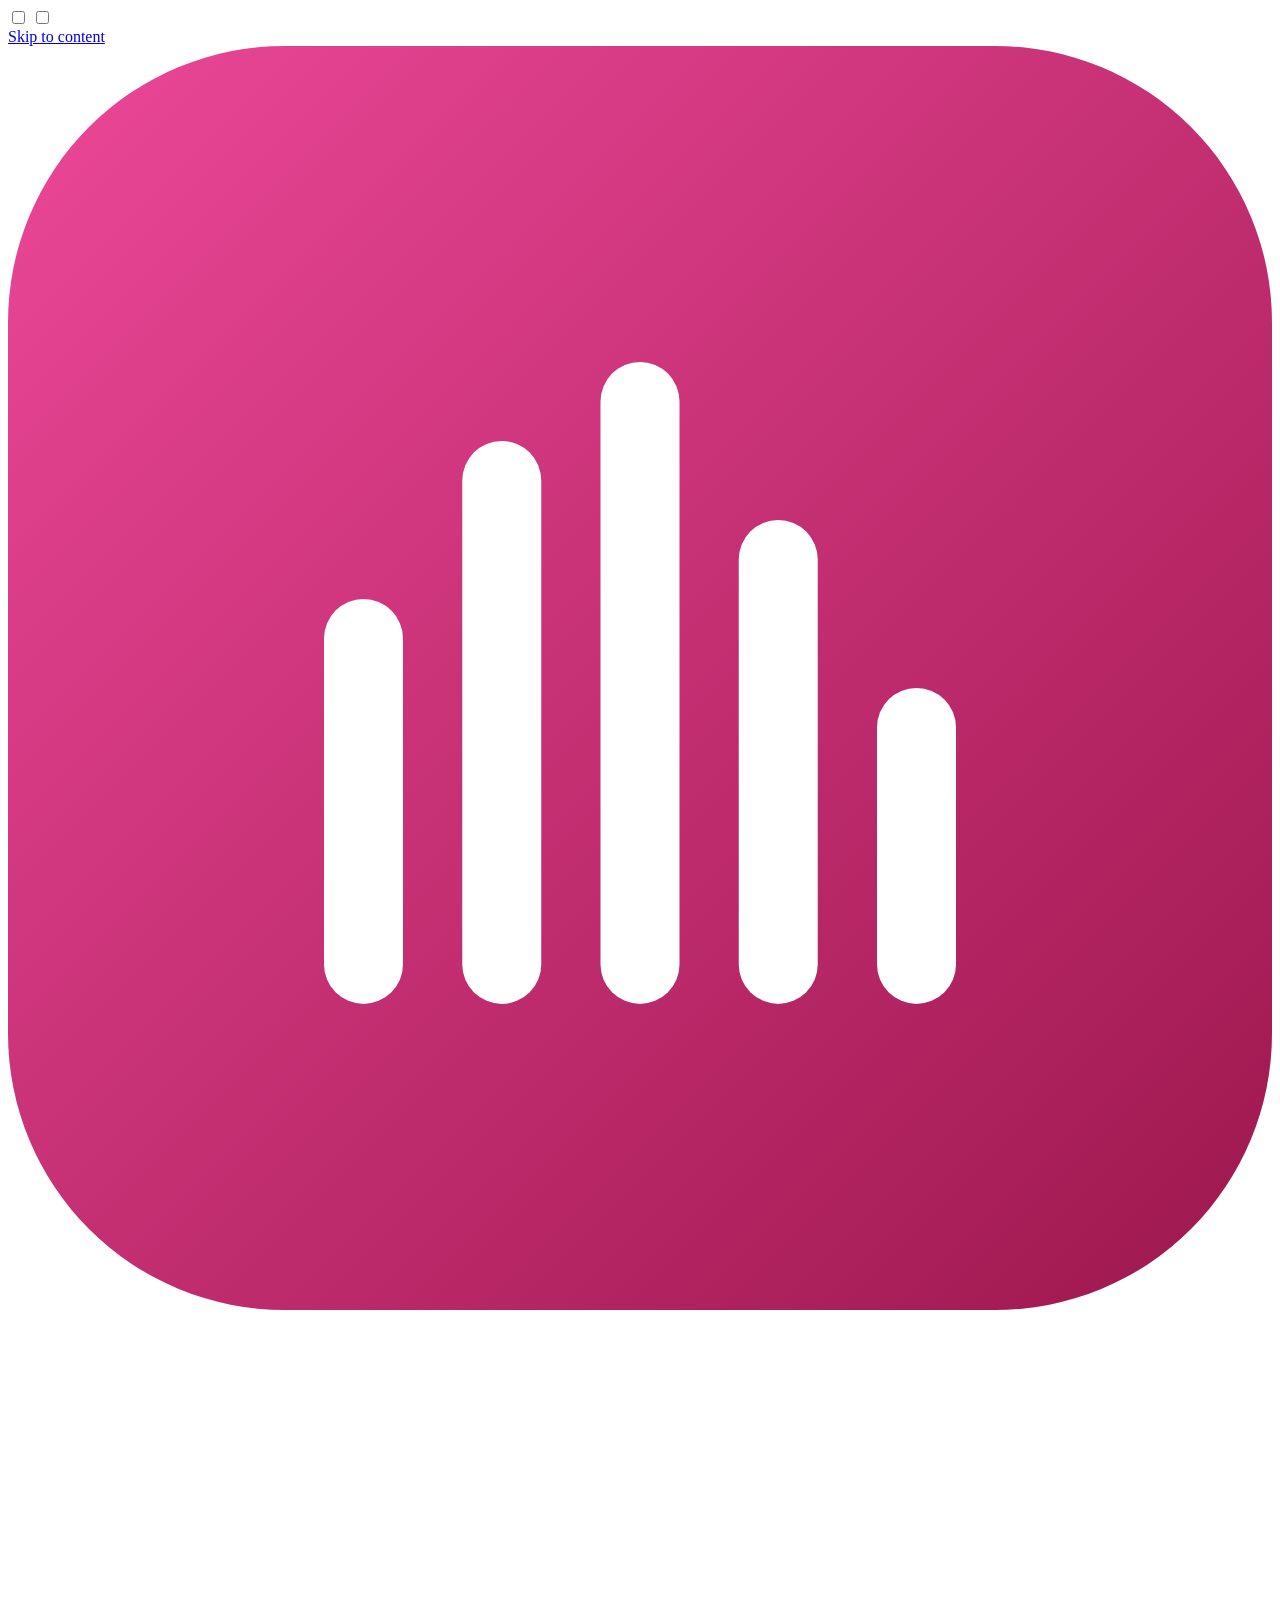
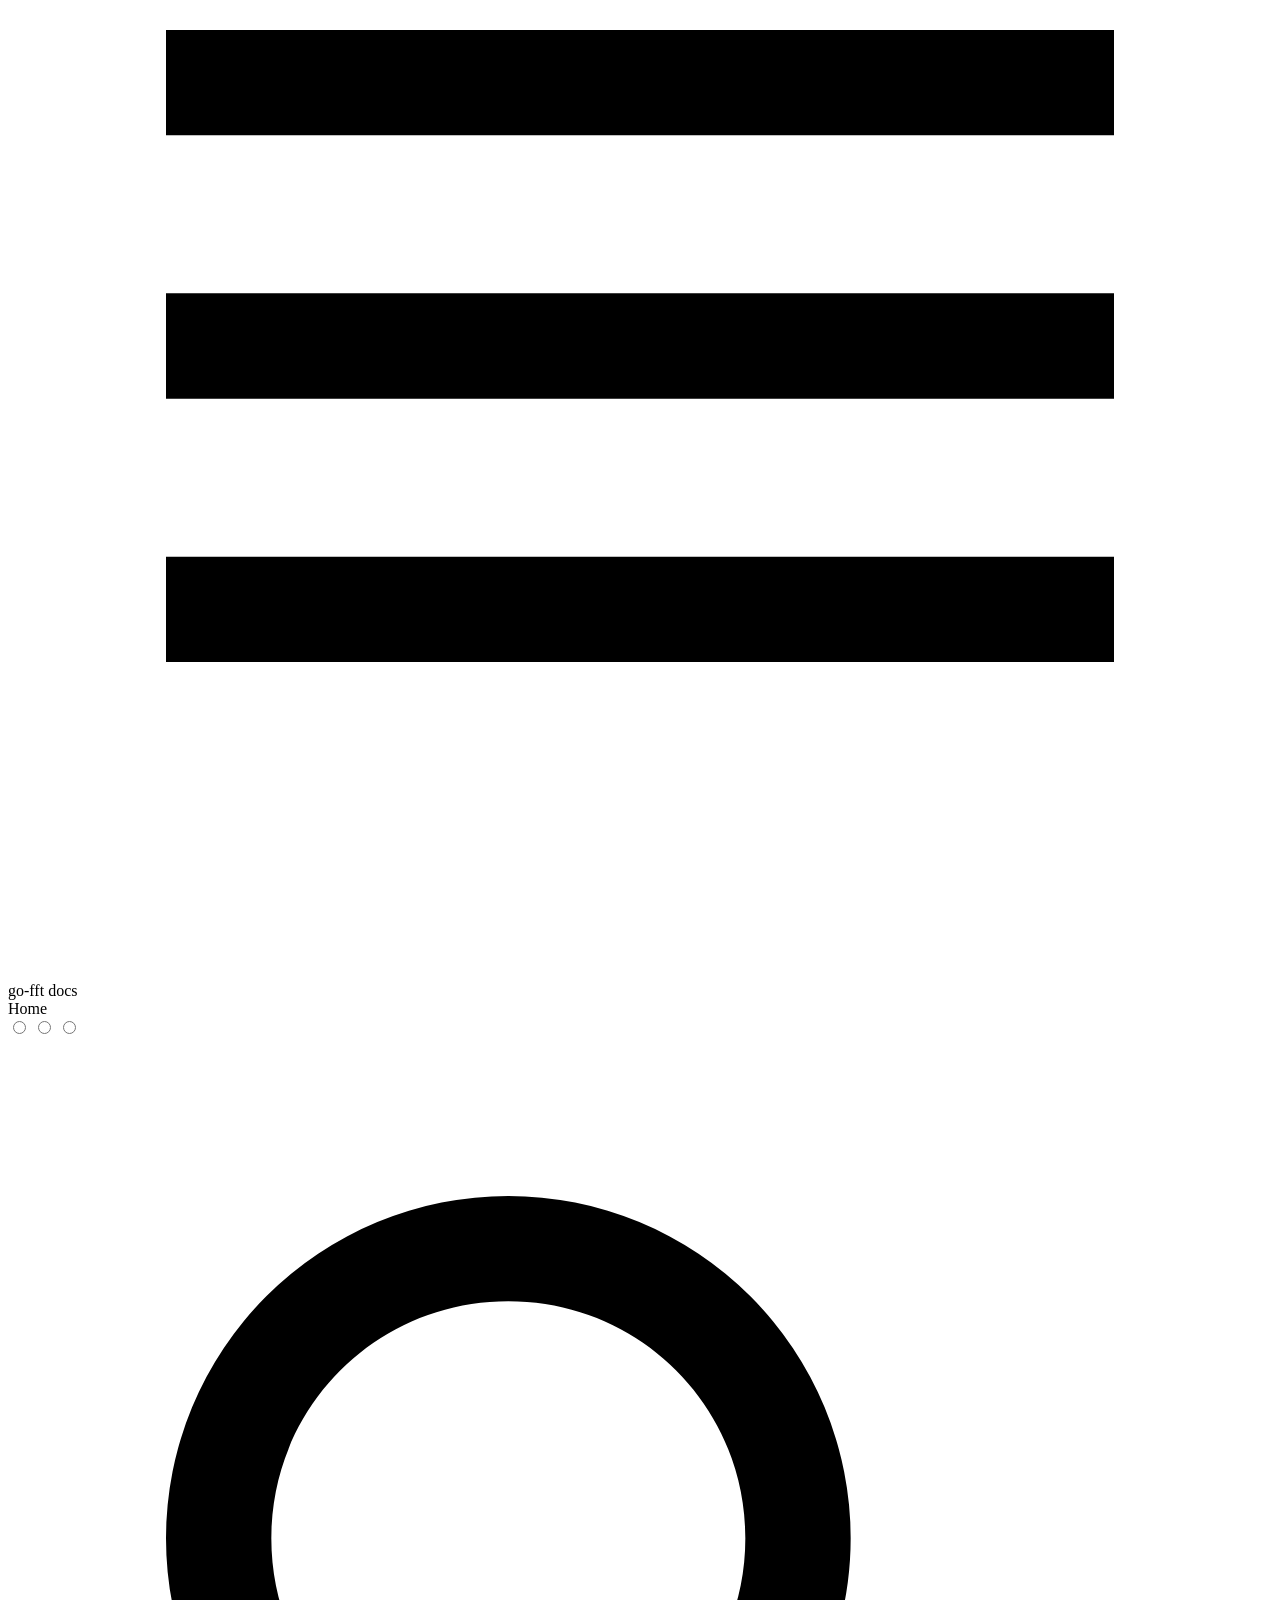
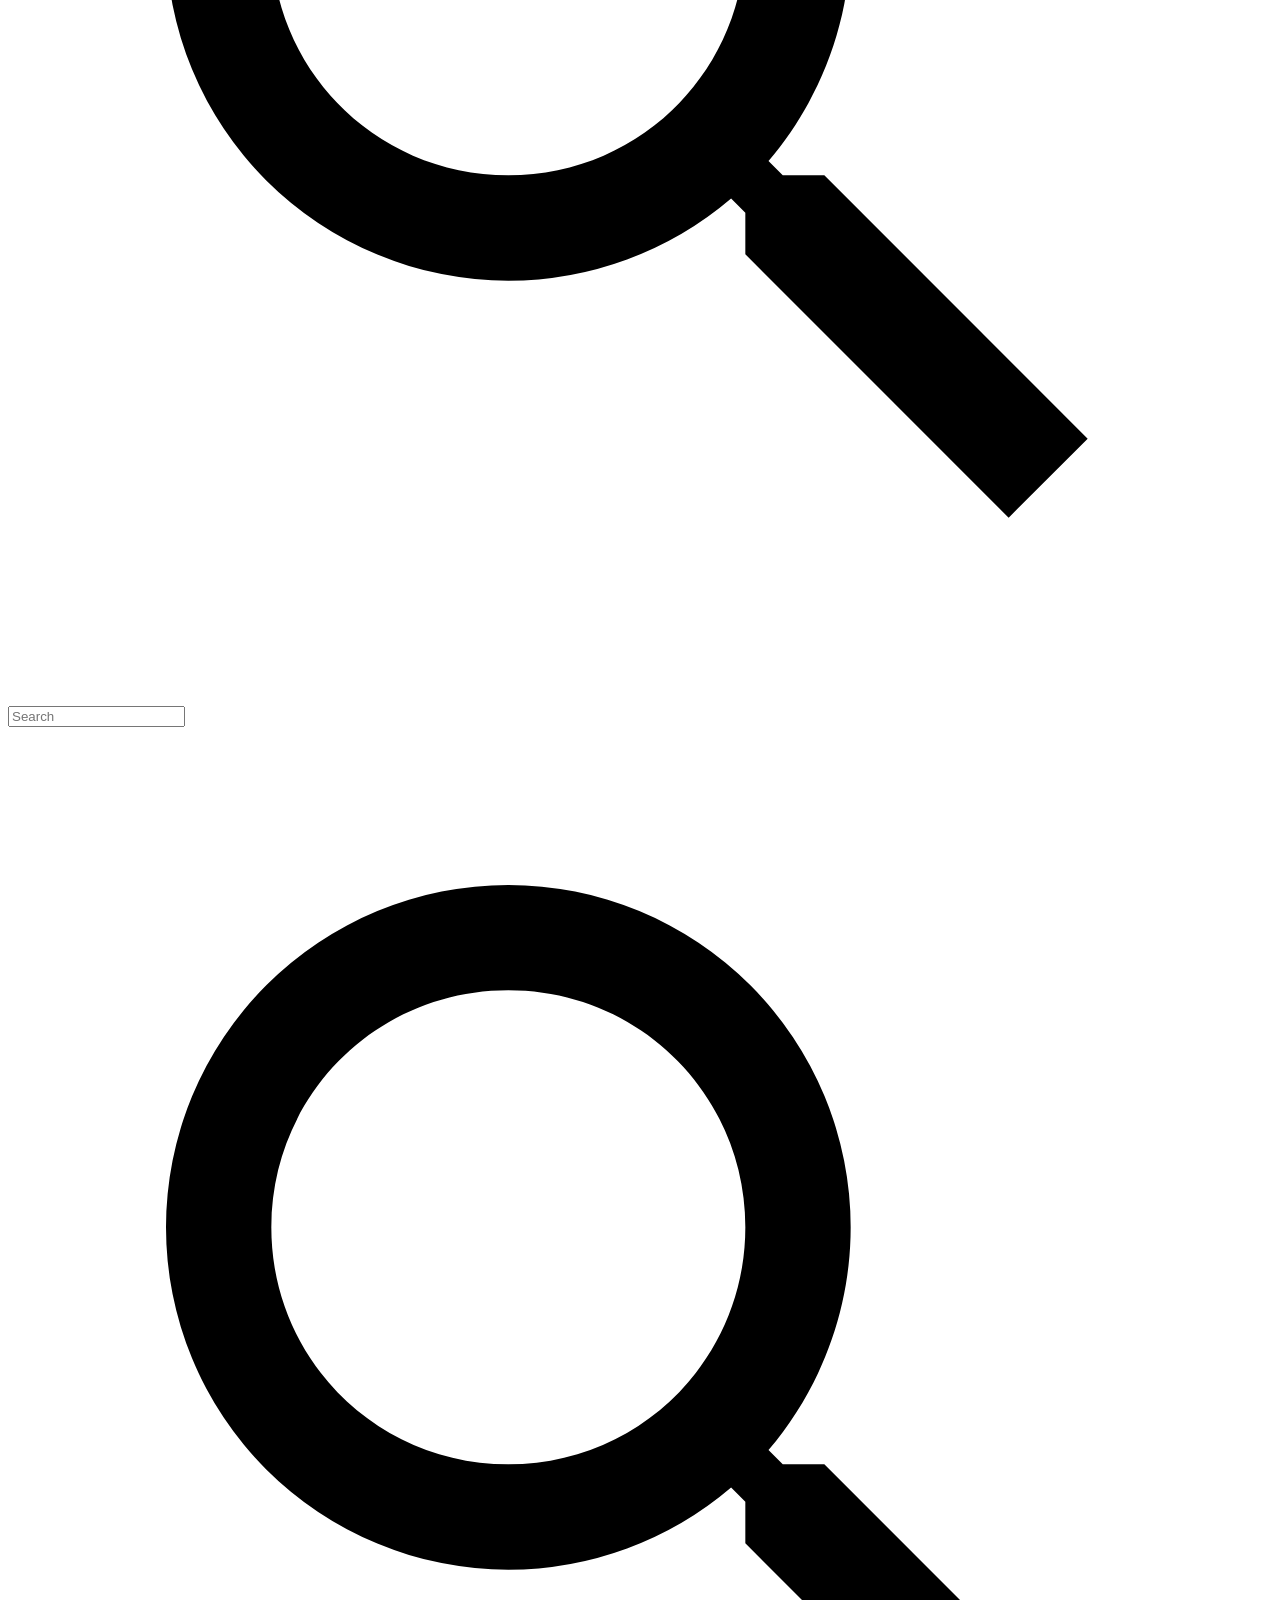
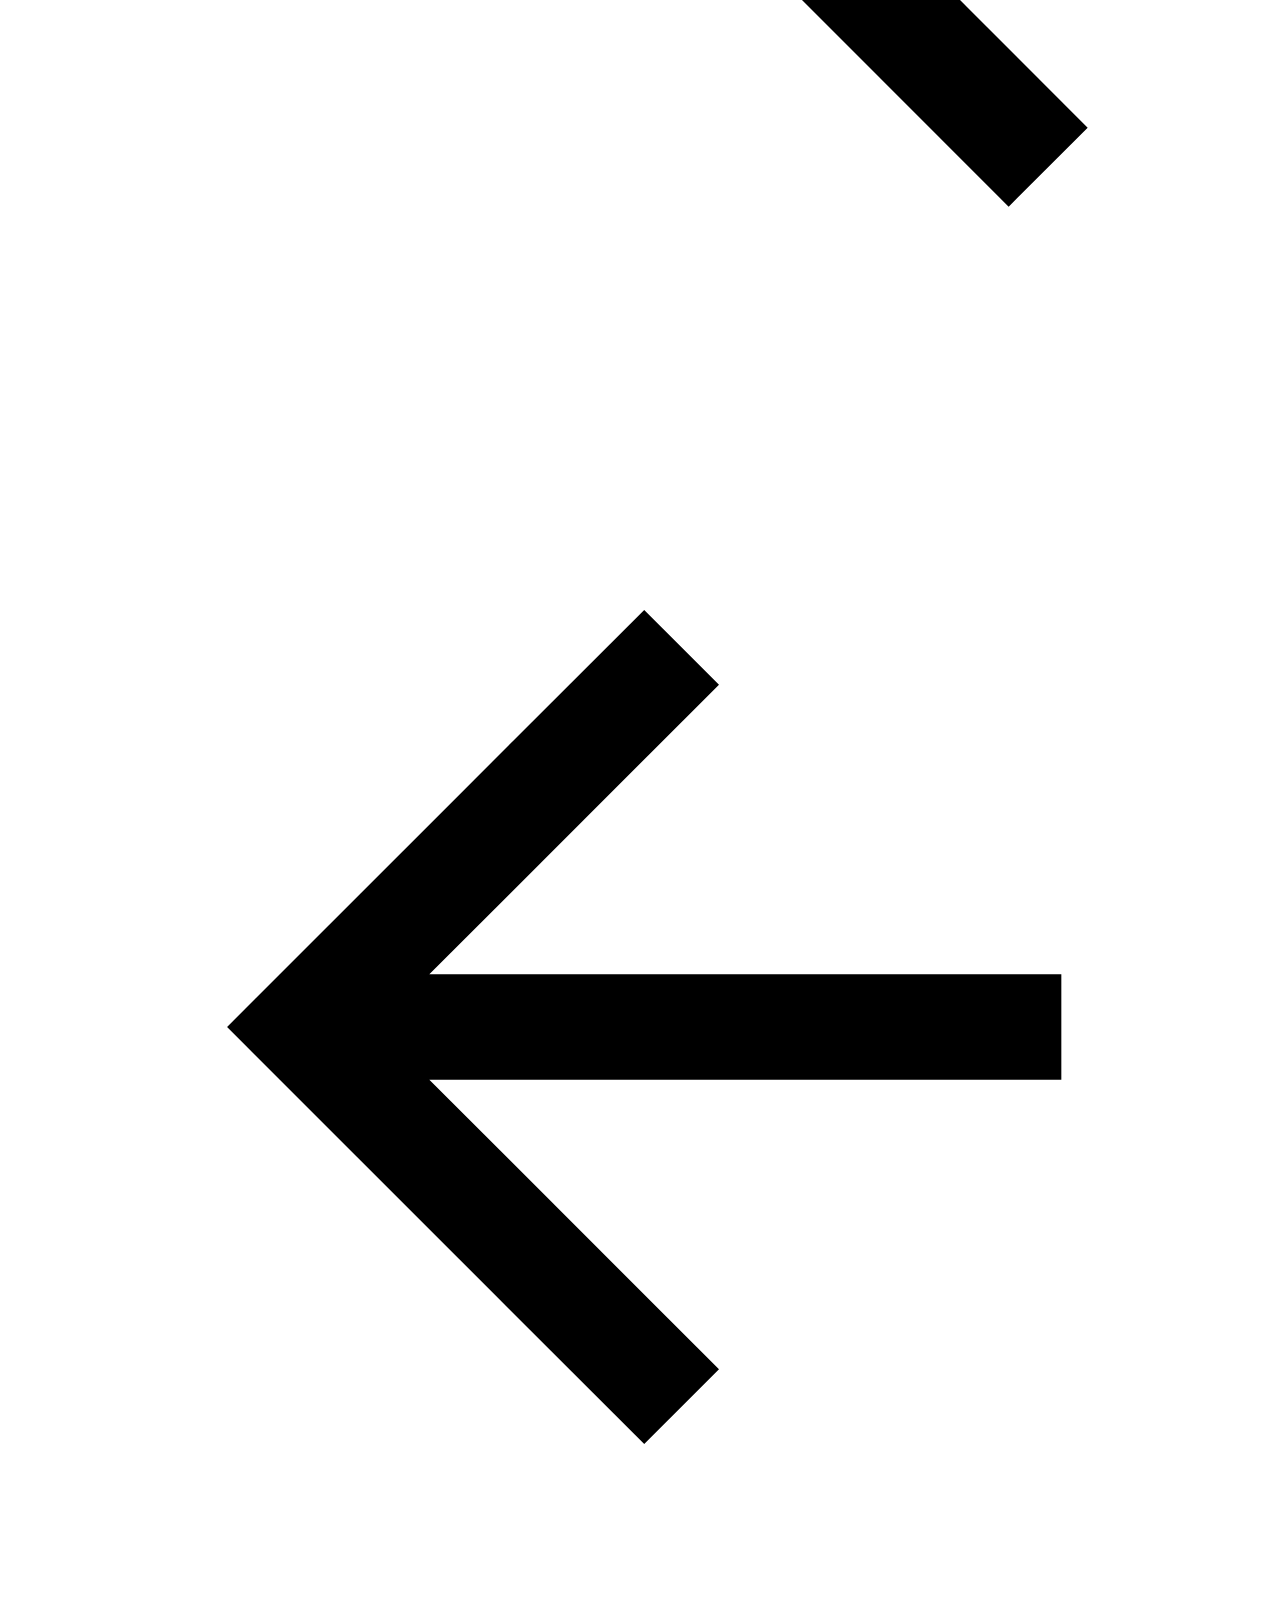
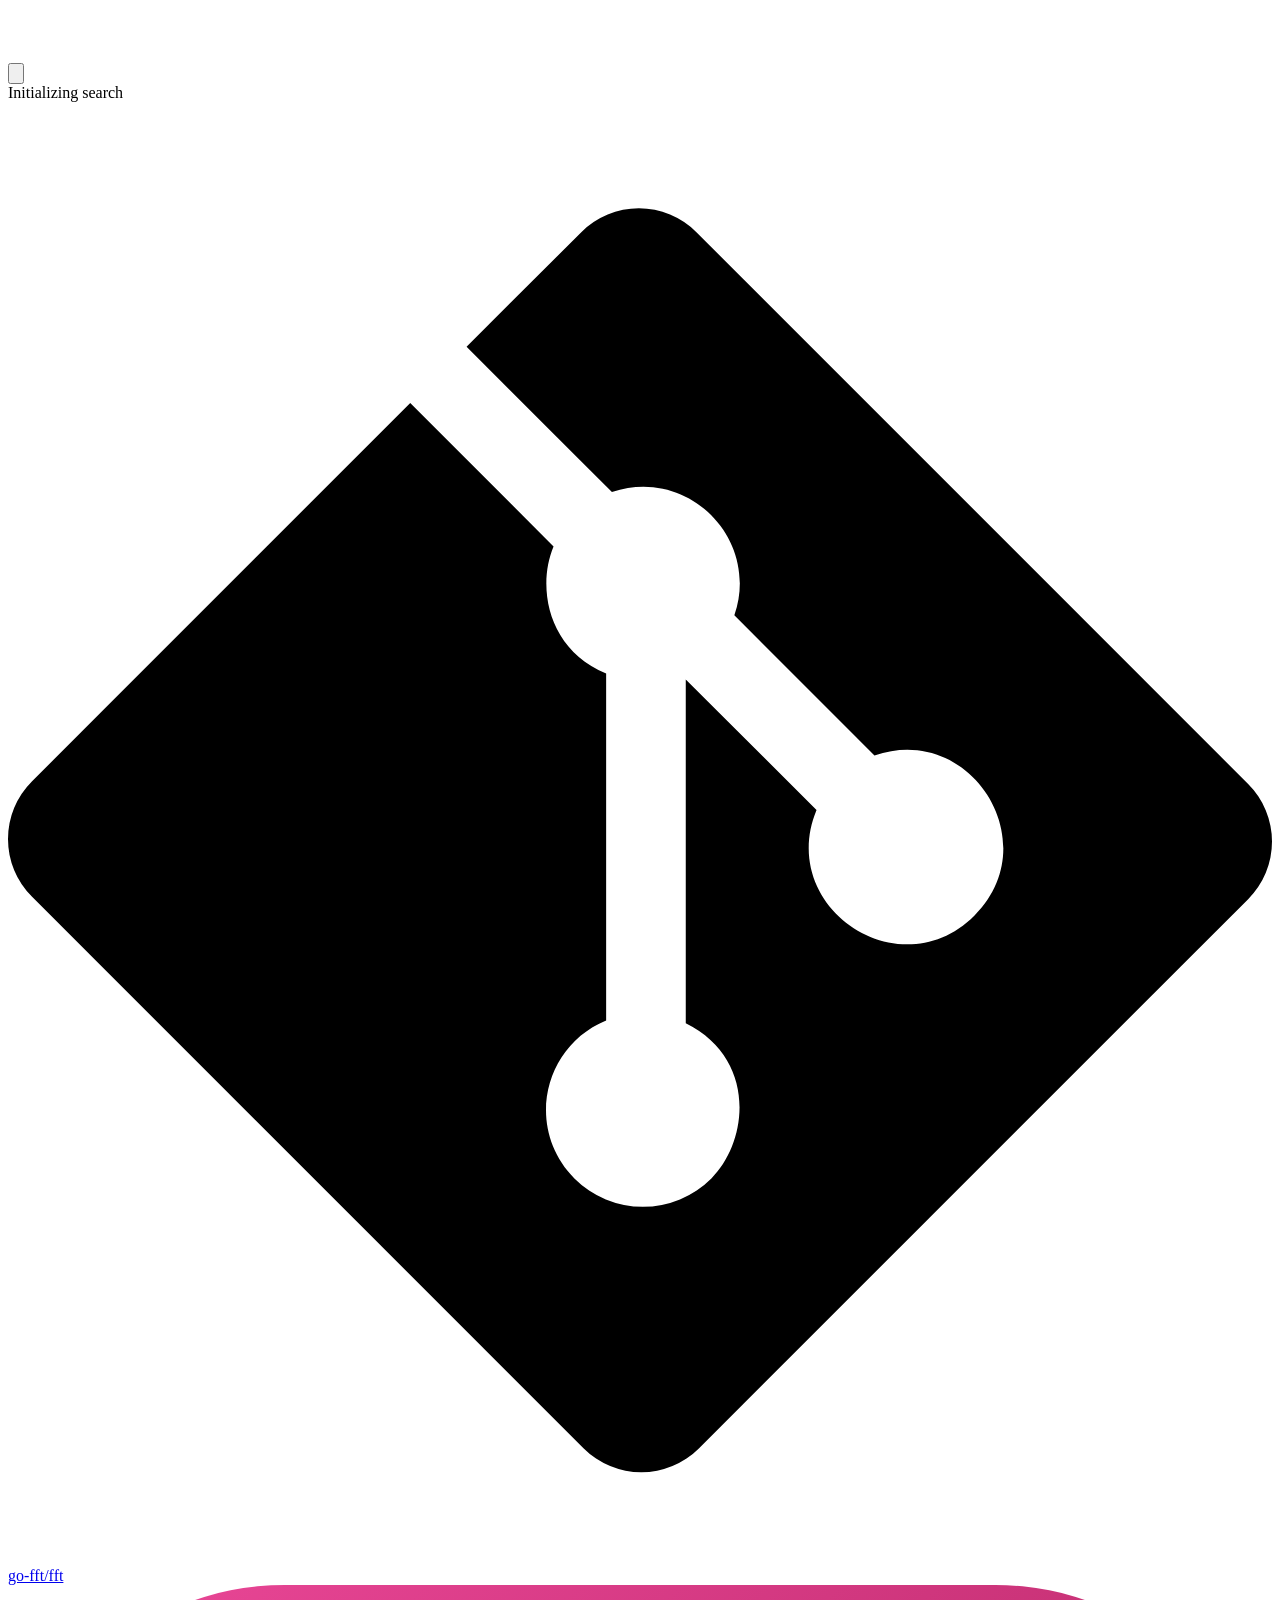
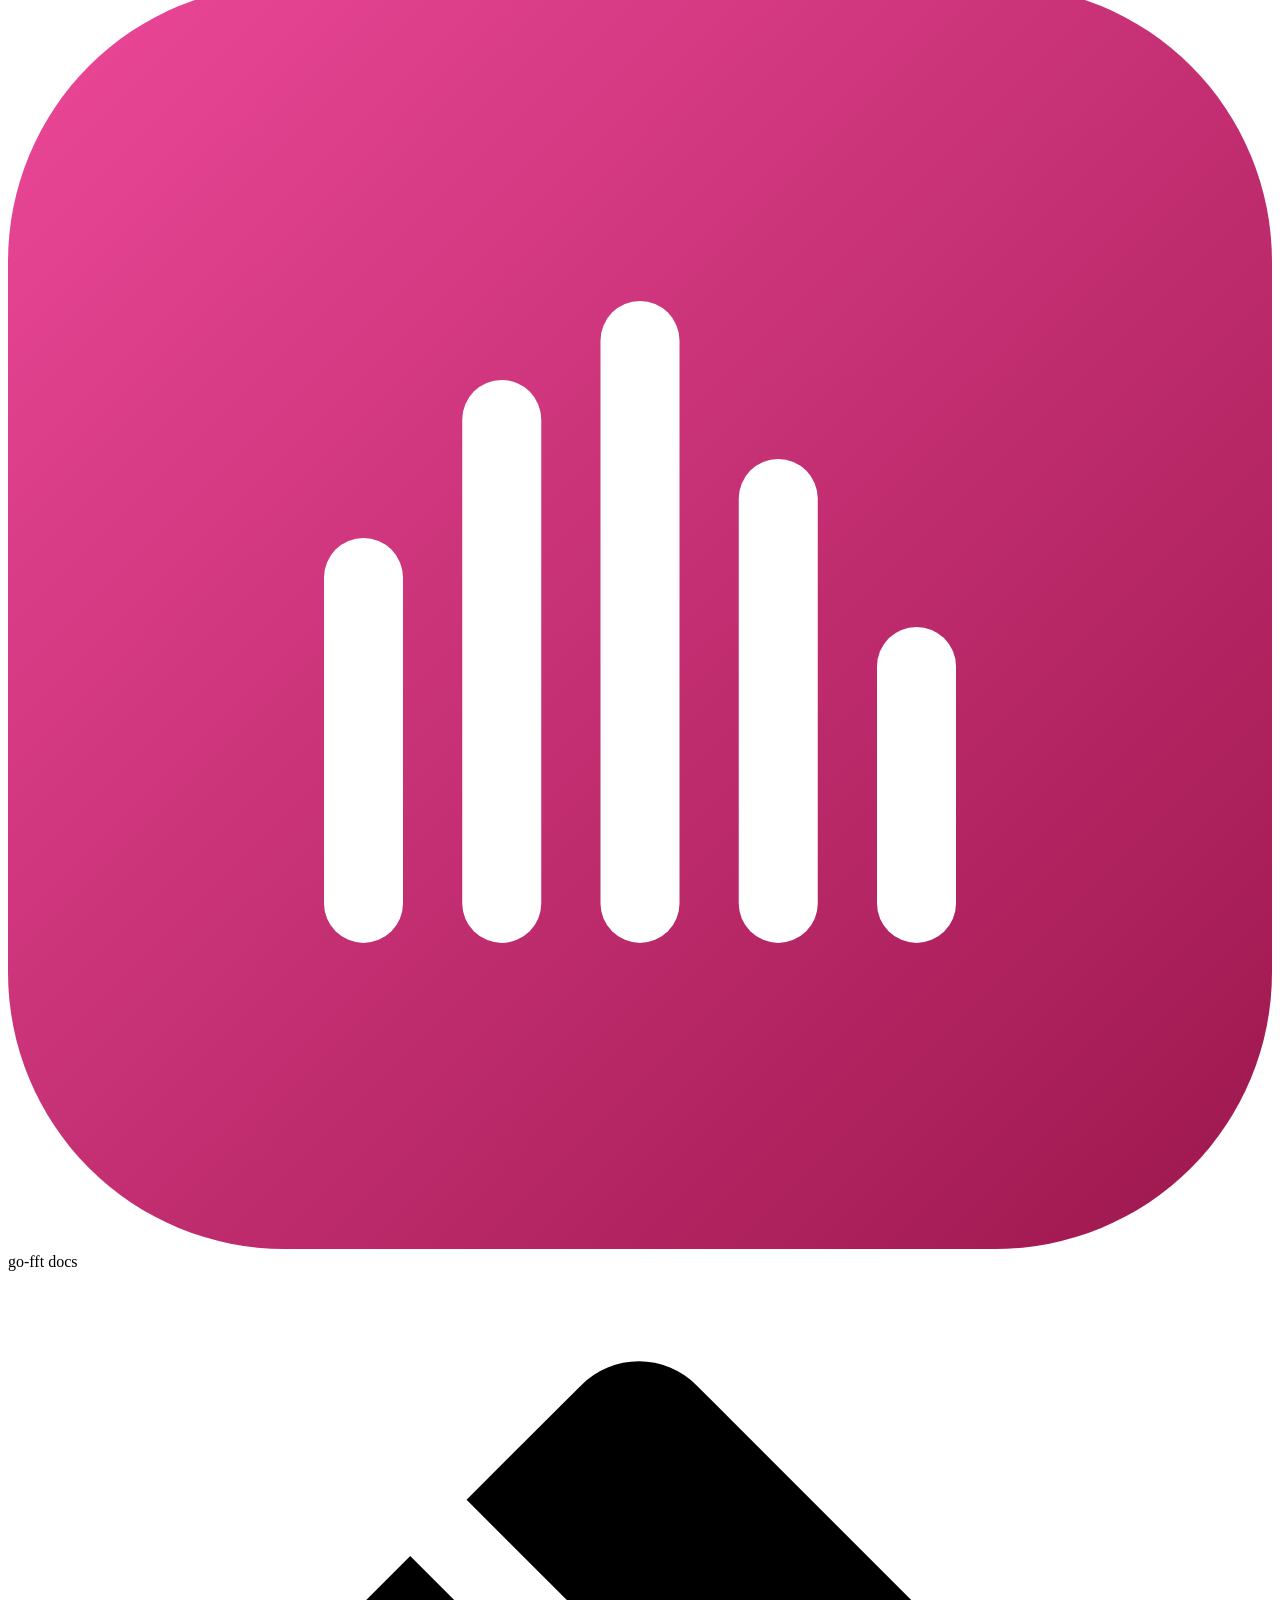
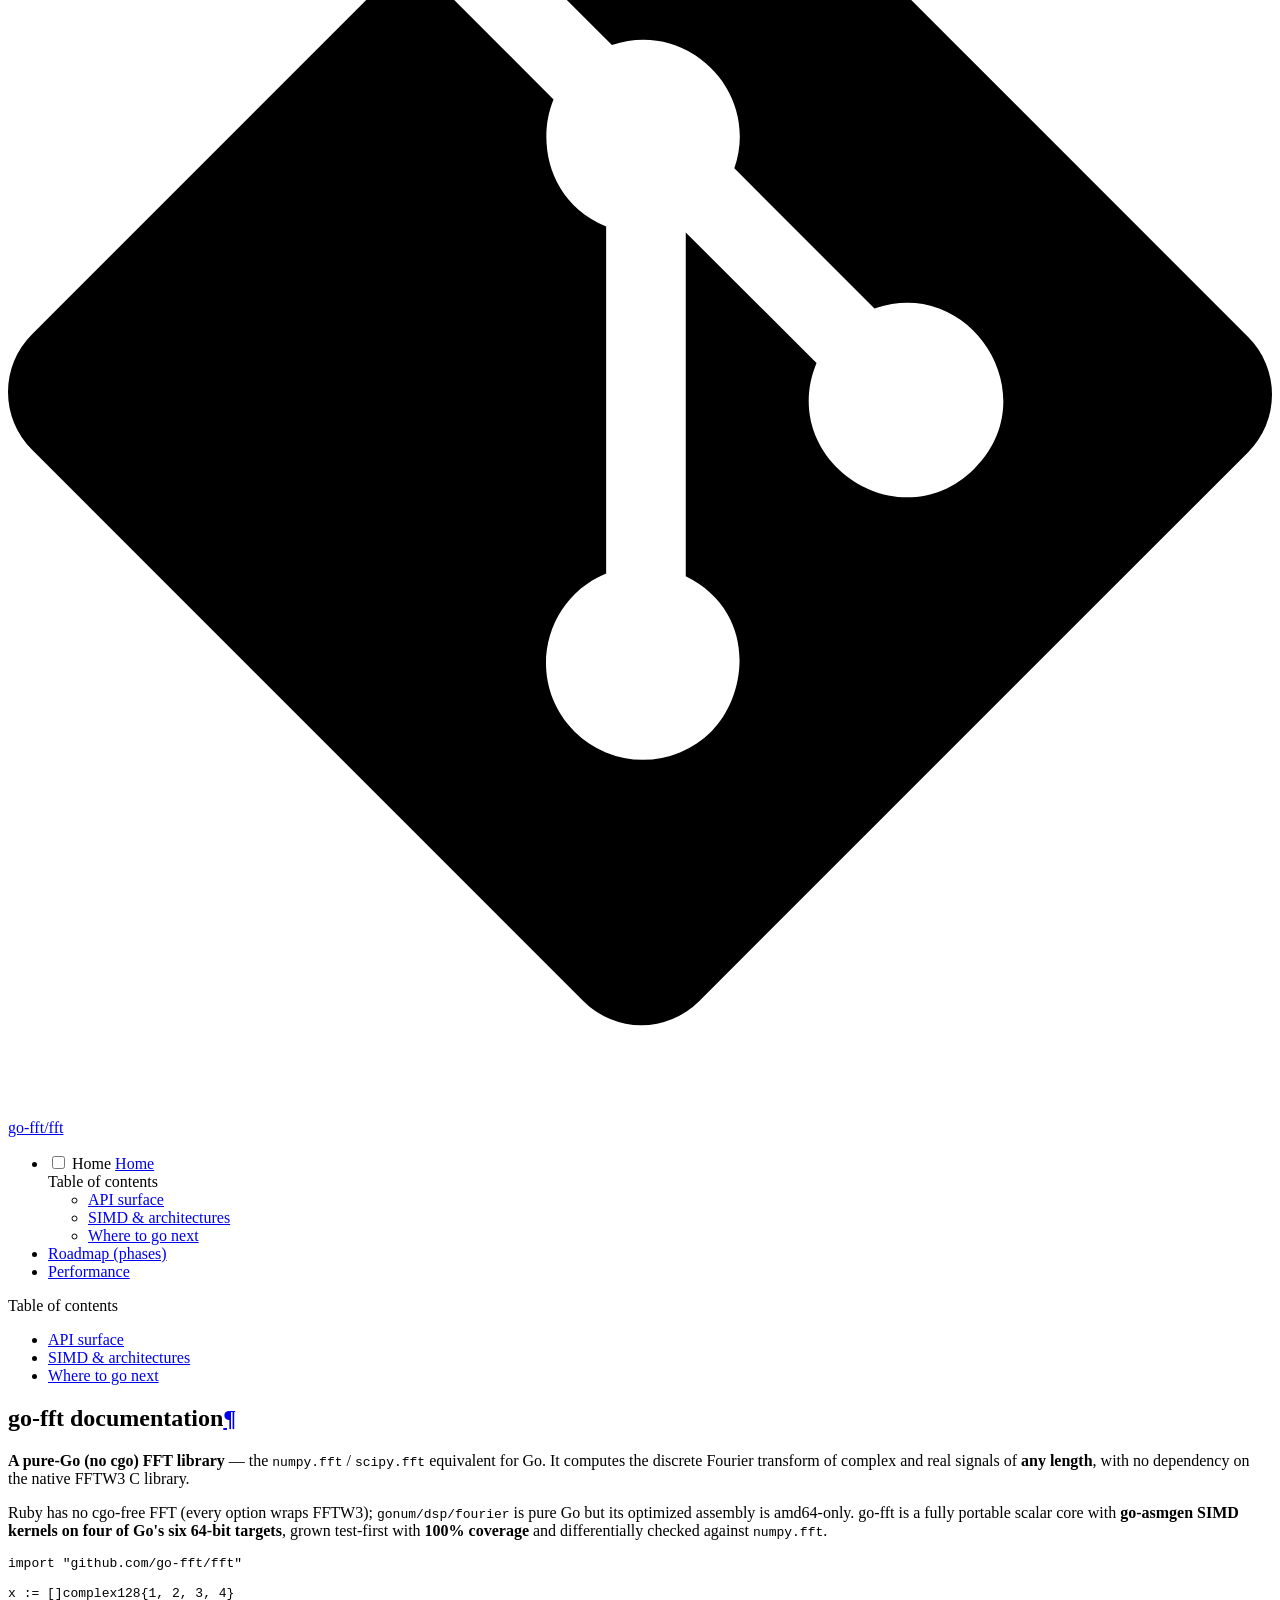
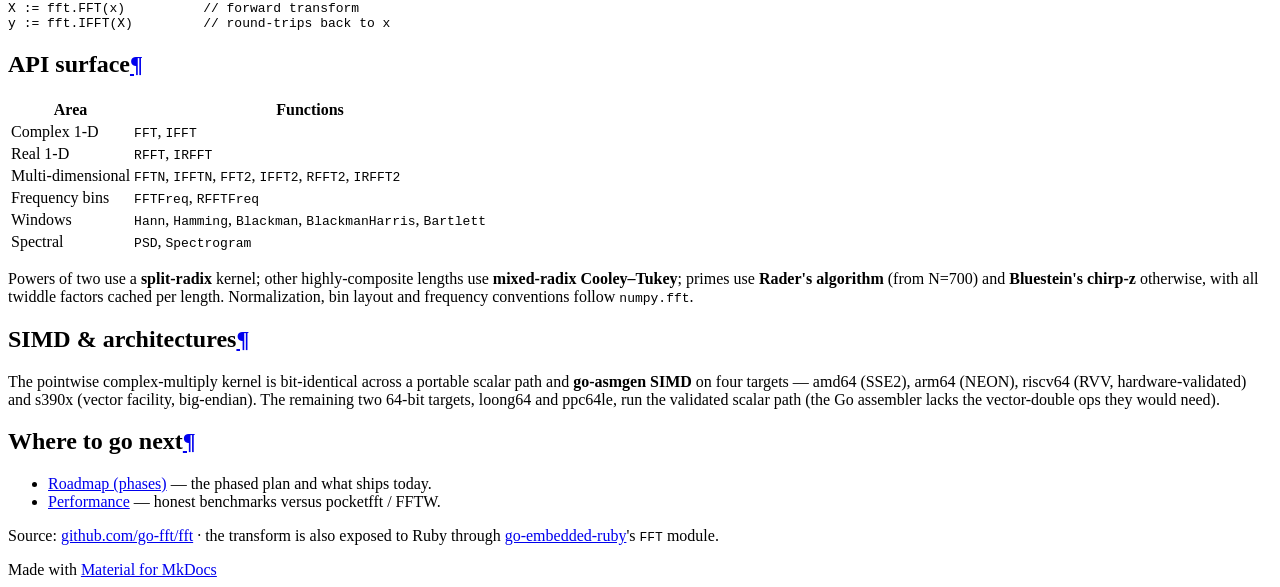
==== commit a8c6d321: "Deployed af754cc to 0.1 with MkDocs 1.6.1 and mike 2.1.3" ====
--- a/0.1/index.html
+++ b/0.1/index.html
@@ -504,9 +504,10 @@
 </tr>
 </tbody>
 </table>
-<p>Power-of-two lengths use radix-2 Cooley–Tukey; arbitrary lengths use Bluestein's
-chirp-z transform. Normalization, bin layout and frequency conventions follow
-<code>numpy.fft</code>.</p>
+<p>Powers of two use a <strong>split-radix</strong> kernel; other highly-composite lengths use
+<strong>mixed-radix Cooley–Tukey</strong>; primes use <strong>Rader's algorithm</strong> (from N=700) and
+<strong>Bluestein's chirp-z</strong> otherwise, with all twiddle factors cached per length.
+Normalization, bin layout and frequency conventions follow <code>numpy.fft</code>.</p>
 <h2 id="simd-architectures">SIMD &amp; architectures<a class="headerlink" href="#simd-architectures" title="Permanent link">&para;</a></h2>
 <p>The pointwise complex-multiply kernel is bit-identical across a portable scalar
 path and <strong>go-asmgen SIMD</strong> on four targets — amd64 (SSE2), arm64 (NEON),
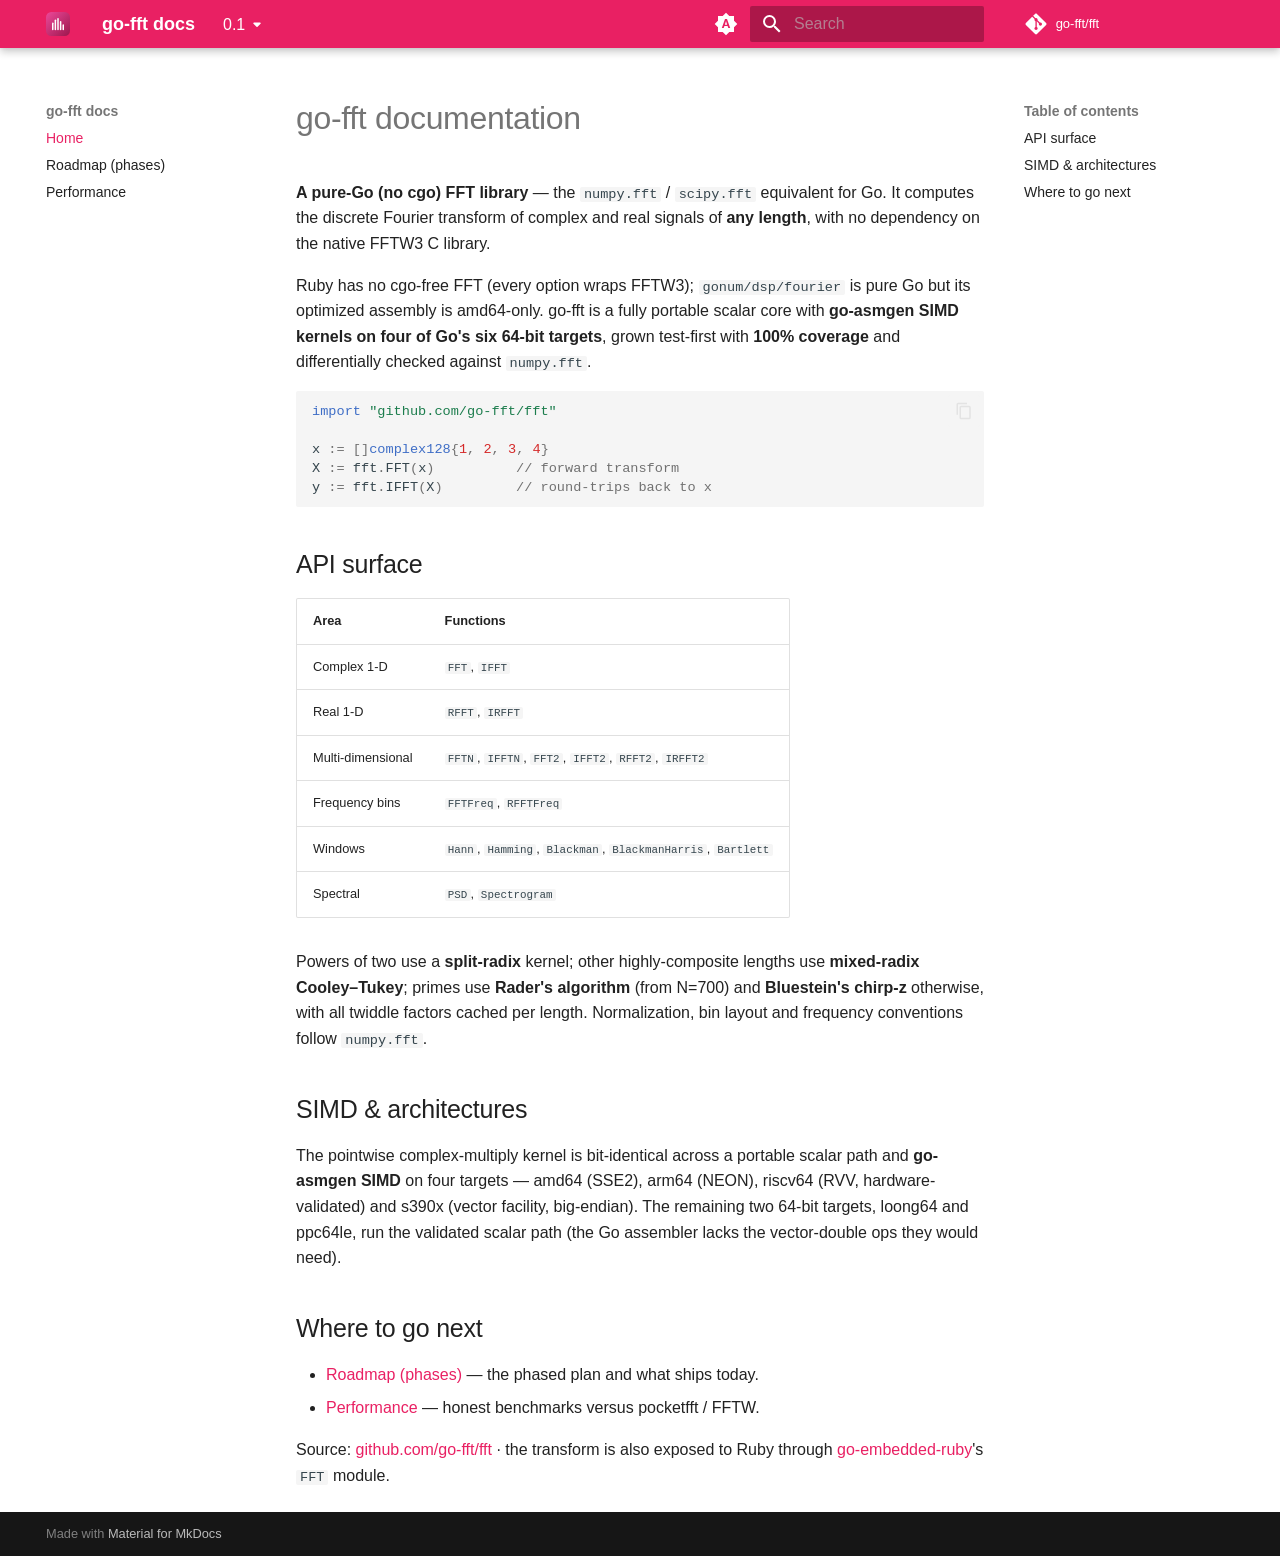
==== commit 9fc675c9: "Deployed 493034e to 0.1 with MkDocs 1.6.1 and mike 2.2.0" ====
--- a/0.1/index.html
+++ b/0.1/index.html
@@ -17,8 +17,11 @@
         <link rel="next" href="roadmap/">
       
       
+        
+      
+      
       <link rel="icon" href="assets/logo.svg">
-      <meta name="generator" content="mkdocs-1.6.1, mkdocs-material-9.5.49">
+      <meta name="generator" content="mkdocs-1.6.1, mkdocs-material-9.7.7">
     
     
       
@@ -26,10 +29,10 @@
       
     
     
-      <link rel="stylesheet" href="assets/stylesheets/main.6f8fc17f.min.css">
-      
-        
-        <link rel="stylesheet" href="assets/stylesheets/palette.06af60db.min.css">
+      <link rel="stylesheet" href="assets/stylesheets/main.ec1eaa64.min.css">
+      
+        
+        <link rel="stylesheet" href="assets/stylesheets/palette.ab4e12ef.min.css">
       
       
 
@@ -52,7 +55,6 @@
     
       
 
-    
     
     
   </head>
@@ -161,11 +163,13 @@
     
     
     
-      <label class="md-header__button md-icon" for="__search">
-        
-        <svg xmlns="http://www.w3.org/2000/svg" viewBox="0 0 24 24"><path d="M9.5 3A6.5 6.5 0 0 1 16 9.5c0 1.61-.59 3.09-1.56 4.23l.27.27h.79l5 5-1.5 1.5-5-5v-.79l-.27-.27A6.52 6.52 0 0 1 9.5 16 6.5 6.5 0 0 1 3 9.5 6.5 6.5 0 0 1 9.5 3m0 2C7 5 5 7 5 9.5S7 14 9.5 14 14 12 14 9.5 12 5 9.5 5"/></svg>
-      </label>
-      <div class="md-search" data-md-component="search" role="dialog">
+      
+      
+        <label class="md-header__button md-icon" for="__search">
+          
+          <svg xmlns="http://www.w3.org/2000/svg" viewBox="0 0 24 24"><path d="M9.5 3A6.5 6.5 0 0 1 16 9.5c0 1.61-.59 3.09-1.56 4.23l.27.27h.79l5 5-1.5 1.5-5-5v-.79l-.27-.27A6.52 6.52 0 0 1 9.5 16 6.5 6.5 0 0 1 3 9.5 6.5 6.5 0 0 1 9.5 3m0 2C7 5 5 7 5 9.5S7 14 9.5 14 14 12 14 9.5 12 5 9.5 5"/></svg>
+        </label>
+        <div class="md-search" data-md-component="search" role="dialog">
   <label class="md-search__overlay" for="__search"></label>
   <div class="md-search__inner" role="search">
     <form class="md-search__form" name="search">
@@ -199,13 +203,14 @@
     </div>
   </div>
 </div>
+      
     
     
       <div class="md-header__source">
         <a href="https://github.com/go-fft/fft" title="Go to repository" class="md-source" data-md-component="source">
   <div class="md-source__icon md-icon">
     
-    <svg xmlns="http://www.w3.org/2000/svg" viewBox="0 0 448 512"><!--! Font Awesome Free 6.7.1 by @fontawesome - https://fontawesome.com License - https://fontawesome.com/license/free (Icons: CC BY 4.0, Fonts: SIL OFL 1.1, Code: MIT License) Copyright 2024 Fonticons, Inc.--><path d="M439.55 236.05 244 40.45a28.87 28.87 0 0 0-40.81 0l-40.66 40.63 51.52 51.52c27.06-9.14 52.68 16.77 43.39 43.68l49.66 49.66c34.23-11.8 61.18 31 35.47 56.69-26.49 26.49-70.21-2.87-56-37.34L240.22 199v121.85c25.3 12.54 22.26 41.85 9.08 55a34.34 34.34 0 0 1-48.55 0c-17.57-17.6-11.07-46.91 11.25-56v-123c-20.8-8.51-24.6-30.74-18.64-45L142.57 101 8.45 235.14a28.86 28.86 0 0 0 0 40.81l195.61 195.6a28.86 28.86 0 0 0 40.8 0l194.69-194.69a28.86 28.86 0 0 0 0-40.81"/></svg>
+    <svg xmlns="http://www.w3.org/2000/svg" viewBox="0 0 448 512"><!--! Font Awesome Free 7.1.0 by @fontawesome - https://fontawesome.com License - https://fontawesome.com/license/free (Icons: CC BY 4.0, Fonts: SIL OFL 1.1, Code: MIT License) Copyright 2025 Fonticons, Inc.--><path d="M439.6 236.1 244 40.5c-5.4-5.5-12.8-8.5-20.4-8.5s-15 3-20.4 8.4L162.5 81l51.5 51.5c27.1-9.1 52.7 16.8 43.4 43.7l49.7 49.7c34.2-11.8 61.2 31 35.5 56.7-26.5 26.5-70.2-2.9-56-37.3L240.3 199v121.9c25.3 12.5 22.3 41.8 9.1 55-6.4 6.4-15.2 10.1-24.3 10.1s-17.8-3.6-24.3-10.1c-17.6-17.6-11.1-46.9 11.2-56v-123c-20.8-8.5-24.6-30.7-18.6-45L142.6 101 8.5 235.1C3 240.6 0 247.9 0 255.5s3 15 8.5 20.4l195.6 195.7c5.4 5.4 12.7 8.4 20.4 8.4s15-3 20.4-8.4l194.7-194.7c5.4-5.4 8.4-12.8 8.4-20.4s-3-15-8.4-20.4"/></svg>
   </div>
   <div class="md-source__repository">
     go-fft/fft
@@ -250,7 +255,7 @@
       <a href="https://github.com/go-fft/fft" title="Go to repository" class="md-source" data-md-component="source">
   <div class="md-source__icon md-icon">
     
-    <svg xmlns="http://www.w3.org/2000/svg" viewBox="0 0 448 512"><!--! Font Awesome Free 6.7.1 by @fontawesome - https://fontawesome.com License - https://fontawesome.com/license/free (Icons: CC BY 4.0, Fonts: SIL OFL 1.1, Code: MIT License) Copyright 2024 Fonticons, Inc.--><path d="M439.55 236.05 244 40.45a28.87 28.87 0 0 0-40.81 0l-40.66 40.63 51.52 51.52c27.06-9.14 52.68 16.77 43.39 43.68l49.66 49.66c34.23-11.8 61.18 31 35.47 56.69-26.49 26.49-70.21-2.87-56-37.34L240.22 199v121.85c25.3 12.54 22.26 41.85 9.08 55a34.34 34.34 0 0 1-48.55 0c-17.57-17.6-11.07-46.91 11.25-56v-123c-20.8-8.51-24.6-30.74-18.64-45L142.57 101 8.45 235.14a28.86 28.86 0 0 0 0 40.81l195.61 195.6a28.86 28.86 0 0 0 40.8 0l194.69-194.69a28.86 28.86 0 0 0 0-40.81"/></svg>
+    <svg xmlns="http://www.w3.org/2000/svg" viewBox="0 0 448 512"><!--! Font Awesome Free 7.1.0 by @fontawesome - https://fontawesome.com License - https://fontawesome.com/license/free (Icons: CC BY 4.0, Fonts: SIL OFL 1.1, Code: MIT License) Copyright 2025 Fonticons, Inc.--><path d="M439.6 236.1 244 40.5c-5.4-5.5-12.8-8.5-20.4-8.5s-15 3-20.4 8.4L162.5 81l51.5 51.5c27.1-9.1 52.7 16.8 43.4 43.7l49.7 49.7c34.2-11.8 61.2 31 35.5 56.7-26.5 26.5-70.2-2.9-56-37.3L240.3 199v121.9c25.3 12.5 22.3 41.8 9.1 55-6.4 6.4-15.2 10.1-24.3 10.1s-17.8-3.6-24.3-10.1c-17.6-17.6-11.1-46.9 11.2-56v-123c-20.8-8.5-24.6-30.7-18.6-45L142.6 101 8.5 235.1C3 240.6 0 247.9 0 255.5s3 15 8.5 20.4l195.6 195.7c5.4 5.4 12.7 8.4 20.4 8.4s15-3 20.4-8.4l194.7-194.7c5.4-5.4 8.4-12.8 8.4-20.4s-3-15-8.4-20.4"/></svg>
   </div>
   <div class="md-source__repository">
     go-fft/fft
@@ -279,9 +284,16 @@
         <label class="md-nav__link md-nav__link--active" for="__toc">
           
   
+  
   <span class="md-ellipsis">
+    
+  
     Home
+  
+
+    
   </span>
+  
   
 
           <span class="md-nav__icon md-icon"></span>
@@ -290,9 +302,16 @@
       <a href="." class="md-nav__link md-nav__link--active">
         
   
+  
   <span class="md-ellipsis">
+    
+  
     Home
+  
+
+    
   </span>
+  
   
 
       </a>
@@ -315,7 +334,9 @@
         <li class="md-nav__item">
   <a href="#api-surface" class="md-nav__link">
     <span class="md-ellipsis">
-      API surface
+      
+        API surface
+      
     </span>
   </a>
   
@@ -324,7 +345,9 @@
         <li class="md-nav__item">
   <a href="#simd-architectures" class="md-nav__link">
     <span class="md-ellipsis">
-      SIMD &amp; architectures
+      
+        SIMD &amp; architectures
+      
     </span>
   </a>
   
@@ -333,7 +356,9 @@
         <li class="md-nav__item">
   <a href="#where-to-go-next" class="md-nav__link">
     <span class="md-ellipsis">
-      Where to go next
+      
+        Where to go next
+      
     </span>
   </a>
   
@@ -357,9 +382,16 @@
       <a href="roadmap/" class="md-nav__link">
         
   
+  
   <span class="md-ellipsis">
+    
+  
     Roadmap (phases)
+  
+
+    
   </span>
+  
   
 
       </a>
@@ -377,9 +409,16 @@
       <a href="performance/" class="md-nav__link">
         
   
+  
   <span class="md-ellipsis">
+    
+  
     Performance
+  
+
+    
   </span>
+  
   
 
       </a>
@@ -416,7 +455,9 @@
         <li class="md-nav__item">
   <a href="#api-surface" class="md-nav__link">
     <span class="md-ellipsis">
-      API surface
+      
+        API surface
+      
     </span>
   </a>
   
@@ -425,7 +466,9 @@
         <li class="md-nav__item">
   <a href="#simd-architectures" class="md-nav__link">
     <span class="md-ellipsis">
-      SIMD &amp; architectures
+      
+        SIMD &amp; architectures
+      
     </span>
   </a>
   
@@ -434,7 +477,9 @@
         <li class="md-nav__item">
   <a href="#where-to-go-next" class="md-nav__link">
     <span class="md-ellipsis">
-      Where to go next
+      
+        Where to go next
+      
     </span>
   </a>
   
@@ -450,9 +495,11 @@
           
           
             <div class="md-content" data-md-component="content">
+              
               <article class="md-content__inner md-typeset">
                 
                   
+
 
 
 <h1 id="go-fft-documentation">go-fft documentation<a class="headerlink" href="#go-fft-documentation" title="Permanent link">&para;</a></h1>
@@ -463,7 +510,7 @@
 Go but its optimized assembly is amd64-only. go-fft is a fully portable scalar
 core with <strong>go-asmgen SIMD kernels on four of Go's six 64-bit targets</strong>, grown
 test-first with <strong>100% coverage</strong> and differentially checked against <code>numpy.fft</code>.</p>
-<div class="highlight"><pre><span></span><code><a id="__codelineno-0-1" name="__codelineno-0-1" href="#__codelineno-0-1"></a><span class="kn">import</span><span class="w"> </span><span class="s">&quot;github.com/go-fft/fft&quot;</span>
+<div class="highlight"><pre><span></span><code><a id="__codelineno-0-1" name="__codelineno-0-1" href="#__codelineno-0-1"></a><span class="kn">import</span><span class="w"> </span><span class="s">"github.com/go-fft/fft"</span>
 <a id="__codelineno-0-2" name="__codelineno-0-2" href="#__codelineno-0-2"></a>
 <a id="__codelineno-0-3" name="__codelineno-0-3" href="#__codelineno-0-3"></a><span class="nx">x</span><span class="w"> </span><span class="o">:=</span><span class="w"> </span><span class="p">[]</span><span class="kt">complex128</span><span class="p">{</span><span class="mi">1</span><span class="p">,</span><span class="w"> </span><span class="mi">2</span><span class="p">,</span><span class="w"> </span><span class="mi">3</span><span class="p">,</span><span class="w"> </span><span class="mi">4</span><span class="p">}</span>
 <a id="__codelineno-0-4" name="__codelineno-0-4" href="#__codelineno-0-4"></a><span class="nx">X</span><span class="w"> </span><span class="o">:=</span><span class="w"> </span><span class="nx">fft</span><span class="p">.</span><span class="nx">FFT</span><span class="p">(</span><span class="nx">x</span><span class="p">)</span><span class="w">          </span><span class="c1">// forward transform</span>
@@ -574,10 +621,13 @@
     </div>
     
     
-    <script id="__config" type="application/json">{"base": ".", "features": ["navigation.sections", "navigation.top", "navigation.instant", "content.code.copy", "search.suggest"], "search": "assets/javascripts/workers/search.6ce7567c.min.js", "translations": {"clipboard.copied": "Copied to clipboard", "clipboard.copy": "Copy to clipboard", "search.result.more.one": "1 more on this page", "search.result.more.other": "# more on this page", "search.result.none": "No matching documents", "search.result.one": "1 matching document", "search.result.other": "# matching documents", "search.result.placeholder": "Type to start searching", "search.result.term.missing": "Missing", "select.version": "Select version"}, "version": {"default": "latest", "provider": "mike"}}</script>
-    
-    
-      <script src="assets/javascripts/bundle.88dd0f4e.min.js"></script>
+    
+      
+      
+      <script id="__config" type="application/json">{"annotate": null, "base": ".", "features": ["navigation.sections", "navigation.top", "navigation.instant", "content.code.copy", "search.suggest"], "search": "assets/javascripts/workers/search.2c215733.min.js", "tags": null, "translations": {"clipboard.copied": "Copied to clipboard", "clipboard.copy": "Copy to clipboard", "search.result.more.one": "1 more on this page", "search.result.more.other": "# more on this page", "search.result.none": "No matching documents", "search.result.one": "1 matching document", "search.result.other": "# matching documents", "search.result.placeholder": "Type to start searching", "search.result.term.missing": "Missing", "select.version": "Select version"}, "version": {"default": "latest", "provider": "mike"}}</script>
+    
+    
+      <script src="assets/javascripts/bundle.d7400e89.min.js"></script>
       
     
   </body>
--- a/0.1/assets/stylesheets/main.ec1eaa64.min.css
+++ b/0.1/assets/stylesheets/main.ec1eaa64.min.css
@@ -0,0 +1 @@
+@charset "UTF-8";html{-webkit-text-size-adjust:none;-moz-text-size-adjust:none;text-size-adjust:none;box-sizing:border-box}*,:after,:before{box-sizing:inherit}@media (prefers-reduced-motion){*,:after,:before{transition:none!important}}body{margin:0}a,button,input,label{-webkit-tap-highlight-color:transparent}a{color:inherit;text-decoration:none}hr{border:0;box-sizing:initial;display:block;height:.05rem;overflow:visible;padding:0}small{font-size:80%}sub,sup{line-height:1em}img{border-style:none}table{border-collapse:initial;border-spacing:0}td,th{font-weight:400;vertical-align:top}button{background:#0000;border:0;font-family:inherit;font-size:inherit;margin:0;padding:0}input{border:0;outline:none}:root{--md-primary-fg-color:#4051b5;--md-primary-fg-color--light:#5d6cc0;--md-primary-fg-color--dark:#303fa1;--md-primary-bg-color:#fff;--md-primary-bg-color--light:#ffffffb3;--md-accent-fg-color:#526cfe;--md-accent-fg-color--transparent:#526cfe1a;--md-accent-bg-color:#fff;--md-accent-bg-color--light:#ffffffb3}[data-md-color-scheme=default]{color-scheme:light}[data-md-color-scheme=default] img[src$="#gh-dark-mode-only"],[data-md-color-scheme=default] img[src$="#only-dark"]{display:none}:root,[data-md-color-scheme=default]{--md-hue:225deg;--md-default-fg-color:#000000de;--md-default-fg-color--light:#0000008a;--md-default-fg-color--lighter:#00000052;--md-default-fg-color--lightest:#00000012;--md-default-bg-color:#fff;--md-default-bg-color--light:#ffffffb3;--md-default-bg-color--lighter:#ffffff4d;--md-default-bg-color--lightest:#ffffff1f;--md-code-fg-color:#36464e;--md-code-bg-color:#f5f5f5;--md-code-bg-color--light:#f5f5f5b3;--md-code-bg-color--lighter:#f5f5f54d;--md-code-hl-color:#4287ff;--md-code-hl-color--light:#4287ff1a;--md-code-hl-number-color:#d52a2a;--md-code-hl-special-color:#db1457;--md-code-hl-function-color:#a846b9;--md-code-hl-constant-color:#6e59d9;--md-code-hl-keyword-color:#3f6ec6;--md-code-hl-string-color:#1c7d4d;--md-code-hl-name-color:var(--md-code-fg-color);--md-code-hl-operator-color:var(--md-default-fg-color--light);--md-code-hl-punctuation-color:var(--md-default-fg-color--light);--md-code-hl-comment-color:var(--md-default-fg-color--light);--md-code-hl-generic-color:var(--md-default-fg-color--light);--md-code-hl-variable-color:var(--md-default-fg-color--light);--md-typeset-color:var(--md-default-fg-color);--md-typeset-a-color:var(--md-primary-fg-color);--md-typeset-del-color:#f5503d26;--md-typeset-ins-color:#0bd57026;--md-typeset-kbd-color:#fafafa;--md-typeset-kbd-accent-color:#fff;--md-typeset-kbd-border-color:#b8b8b8;--md-typeset-mark-color:#ffff0080;--md-typeset-table-color:#0000001f;--md-typeset-table-color--light:rgba(0,0,0,.035);--md-admonition-fg-color:var(--md-default-fg-color);--md-admonition-bg-color:var(--md-default-bg-color);--md-warning-fg-color:#000000de;--md-warning-bg-color:#ff9;--md-footer-fg-color:#fff;--md-footer-fg-color--light:#ffffffb3;--md-footer-fg-color--lighter:#ffffff73;--md-footer-bg-color:#000000de;--md-footer-bg-color--dark:#00000052;--md-shadow-z1:0 0.2rem 0.5rem #0000000d,0 0 0.05rem #0000001a;--md-shadow-z2:0 0.2rem 0.5rem #0000001a,0 0 0.05rem #00000040;--md-shadow-z3:0 0.2rem 0.5rem #0003,0 0 0.05rem #00000059}.md-icon svg{fill:currentcolor;display:block;height:1.2rem;width:1.2rem}body{-webkit-font-smoothing:antialiased;-moz-osx-font-smoothing:grayscale;--md-text-font-family:var(--md-text-font,_),-apple-system,BlinkMacSystemFont,Helvetica,Arial,sans-serif;--md-code-font-family:var(--md-code-font,_),SFMono-Regular,Consolas,Menlo,monospace}aside,body,input{font-feature-settings:"kern","liga";color:var(--md-typeset-color);font-family:var(--md-text-font-family)}code,kbd,pre{font-feature-settings:"kern";font-family:var(--md-code-font-family)}:root{--md-typeset-table-sort-icon:url('data:image/svg+xml;charset=utf-8,<svg xmlns="http://www.w3.org/2000/svg" viewBox="0 0 24 24"><path d="m18 21-4-4h3V7h-3l4-4 4 4h-3v10h3M2 19v-2h10v2M2 13v-2h7v2M2 7V5h4v2z"/></svg>');--md-typeset-table-sort-icon--asc:url('data:image/svg+xml;charset=utf-8,<svg xmlns="http://www.w3.org/2000/svg" viewBox="0 0 24 24"><path d="M19 17h3l-4 4-4-4h3V3h2M2 17h10v2H2M6 5v2H2V5m0 6h7v2H2z"/></svg>');--md-typeset-table-sort-icon--desc:url('data:image/svg+xml;charset=utf-8,<svg xmlns="http://www.w3.org/2000/svg" viewBox="0 0 24 24"><path d="M19 7h3l-4-4-4 4h3v14h2M2 17h10v2H2M6 5v2H2V5m0 6h7v2H2z"/></svg>')}.md-typeset{-webkit-print-color-adjust:exact;color-adjust:exact;font-size:.8rem;line-height:1.6;overflow-wrap:break-word}@media print{.md-typeset{font-size:.68rem}}.md-typeset blockquote,.md-typeset dl,.md-typeset figure,.md-typeset ol,.md-typeset pre,.md-typeset ul{margin-bottom:1em;margin-top:1em}.md-typeset h1{color:var(--md-default-fg-color--light);font-size:2em;line-height:1.3;margin:0 0 1.25em}.md-typeset h1,.md-typeset h2{font-weight:300;letter-spacing:-.01em}.md-typeset h2{font-size:1.5625em;line-height:1.4;margin:1.6em 0 .64em}.md-typeset h3{font-size:1.25em;font-weight:400;letter-spacing:-.01em;line-height:1.5;margin:1.6em 0 .8em}.md-typeset h2+h3{margin-top:.8em}.md-typeset h4{font-weight:700;letter-spacing:-.01em;margin:1em 0}.md-typeset h5,.md-typeset h6{color:var(--md-default-fg-color--light);font-size:.8em;font-weight:700;letter-spacing:-.01em;margin:1.25em 0}.md-typeset h5{text-transform:uppercase}.md-typeset h5 code{text-transform:none}.md-typeset hr{border-bottom:.05rem solid var(--md-default-fg-color--lightest);display:flow-root;margin:1.5em 0}.md-typeset a{color:var(--md-typeset-a-color);word-break:break-word}.md-typeset a,.md-typeset a:before{transition:color 125ms}.md-typeset a:focus,.md-typeset a:hover{color:var(--md-accent-fg-color)}.md-typeset a:focus code,.md-typeset a:hover code{background-color:var(--md-accent-fg-color--transparent);color:var(--md-accent-fg-color)}.md-typeset a code{color:var(--md-typeset-a-color)}.md-typeset a.focus-visible{outline-color:var(--md-accent-fg-color);outline-offset:.2rem}.md-typeset code,.md-typeset kbd,.md-typeset pre{color:var(--md-code-fg-color);direction:ltr;font-variant-ligatures:none;transition:background-color 125ms}@media print{.md-typeset code,.md-typeset kbd,.md-typeset pre{white-space:pre-wrap}}.md-typeset code{background-color:var(--md-code-bg-color);border-radius:.1rem;-webkit-box-decoration-break:clone;box-decoration-break:clone;font-size:.85em;padding:0 .2941176471em;transition:color 125ms,background-color 125ms;word-break:break-word}.md-typeset code:not(.focus-visible){-webkit-tap-highlight-color:transparent;outline:none}.md-typeset pre{display:flow-root;line-height:1.4;position:relative}.md-typeset pre>code{-webkit-box-decoration-break:slice;box-decoration-break:slice;box-shadow:none;display:block;margin:0;outline-color:var(--md-accent-fg-color);overflow:auto;padding:.7720588235em 1.1764705882em;scrollbar-color:var(--md-default-fg-color--lighter) #0000;scrollbar-width:thin;touch-action:auto;word-break:normal}.md-typeset pre>code:hover{scrollbar-color:var(--md-accent-fg-color) #0000}.md-typeset pre>code::-webkit-scrollbar{height:.2rem;width:.2rem}.md-typeset pre>code::-webkit-scrollbar-thumb{background-color:var(--md-default-fg-color--lighter)}.md-typeset pre>code::-webkit-scrollbar-thumb:hover{background-color:var(--md-accent-fg-color)}.md-typeset kbd{background-color:var(--md-typeset-kbd-color);border-radius:.1rem;box-shadow:0 .1rem 0 .05rem var(--md-typeset-kbd-border-color),0 .1rem 0 var(--md-typeset-kbd-border-color),0 -.1rem .2rem var(--md-typeset-kbd-accent-color) inset;color:var(--md-default-fg-color);display:inline-block;font-size:.75em;padding:0 .6666666667em;vertical-align:text-top;word-break:break-word}.md-typeset mark{background-color:var(--md-typeset-mark-color);-webkit-box-decoration-break:clone;box-decoration-break:clone;color:inherit;word-break:break-word}.md-typeset abbr{cursor:help;text-decoration:none}.md-typeset [data-preview],.md-typeset abbr{border-bottom:.05rem dotted var(--md-default-fg-color--light)}.md-typeset small{opacity:.75}[dir=ltr] .md-typeset sub,[dir=ltr] .md-typeset sup{margin-left:.078125em}[dir=rtl] .md-typeset sub,[dir=rtl] .md-typeset sup{margin-right:.078125em}[dir=ltr] .md-typeset blockquote{padding-left:.6rem}[dir=rtl] .md-typeset blockquote{padding-right:.6rem}[dir=ltr] .md-typeset blockquote{border-left:.2rem solid var(--md-default-fg-color--lighter)}[dir=rtl] .md-typeset blockquote{border-right:.2rem solid var(--md-default-fg-color--lighter)}.md-typeset blockquote{color:var(--md-default-fg-color--light);margin-left:0;margin-right:0}.md-typeset ul{list-style-type:disc}.md-typeset ul[type]{list-style-type:revert-layer}[dir=ltr] .md-typeset ol,[dir=ltr] .md-typeset ul{margin-left:.625em}[dir=rtl] .md-typeset ol,[dir=rtl] .md-typeset ul{margin-right:.625em}.md-typeset ol,.md-typeset ul{padding:0}.md-typeset ol:not([hidden]),.md-typeset ul:not([hidden]){display:flow-root}.md-typeset ol ol,.md-typeset ul ol{list-style-type:lower-alpha}.md-typeset ol ol ol,.md-typeset ul ol ol{list-style-type:lower-roman}.md-typeset ol ol ol ol,.md-typeset ul ol ol ol{list-style-type:upper-alpha}.md-typeset ol ol ol ol ol,.md-typeset ul ol ol ol ol{list-style-type:upper-roman}.md-typeset ol[type],.md-typeset ul[type]{list-style-type:revert-layer}[dir=ltr] .md-typeset ol li,[dir=ltr] .md-typeset ul li{margin-left:1.25em}[dir=rtl] .md-typeset ol li,[dir=rtl] .md-typeset ul li{margin-right:1.25em}.md-typeset ol li,.md-typeset ul li{margin-bottom:.5em}.md-typeset ol li blockquote,.md-typeset ol li p,.md-typeset ul li blockquote,.md-typeset ul li p{margin:.5em 0}.md-typeset ol li:last-child,.md-typeset ul li:last-child{margin-bottom:0}[dir=ltr] .md-typeset ol li ol,[dir=ltr] .md-typeset ol li ul,[dir=ltr] .md-typeset ul li ol,[dir=ltr] .md-typeset ul li ul{margin-left:.625em}[dir=rtl] .md-typeset ol li ol,[dir=rtl] .md-typeset ol li ul,[dir=rtl] .md-typeset ul li ol,[dir=rtl] .md-typeset ul li ul{margin-right:.625em}.md-typeset ol li ol,.md-typeset ol li ul,.md-typeset ul li ol,.md-typeset ul li ul{margin-bottom:.5em;margin-top:.5em}[dir=ltr] .md-typeset dd{margin-left:1.875em}[dir=rtl] .md-typeset dd{margin-right:1.875em}.md-typeset dd{margin-bottom:1.5em;margin-top:1em}.md-typeset img,.md-typeset svg,.md-typeset video{height:auto;max-width:100%}.md-typeset img[align=left]{margin:1em 1em 1em 0}.md-typeset img[align=right]{margin:1em 0 1em 1em}.md-typeset img[align]:only-child{margin-top:0}.md-typeset figure{display:flow-root;margin:1em auto;max-width:100%;text-align:center;width:fit-content}.md-typeset figure img{display:block;margin:0 auto}.md-typeset figcaption{font-style:italic;margin:1em auto;max-width:24rem}.md-typeset iframe{max-width:100%}.md-typeset table:not([class]){background-color:var(--md-default-bg-color);border:.05rem solid var(--md-typeset-table-color);border-radius:.1rem;display:inline-block;font-size:.64rem;max-width:100%;overflow:auto;touch-action:auto}@media print{.md-typeset table:not([class]){display:table}}.md-typeset table:not([class])+*{margin-top:1.5em}.md-typeset table:not([class]) td>:first-child,.md-typeset table:not([class]) th>:first-child{margin-top:0}.md-typeset table:not([class]) td>:last-child,.md-typeset table:not([class]) th>:last-child{margin-bottom:0}.md-typeset table:not([class]) td:not([align]),.md-typeset table:not([class]) th:not([align]){text-align:left}[dir=rtl] .md-typeset table:not([class]) td:not([align]),[dir=rtl] .md-typeset table:not([class]) th:not([align]){text-align:right}.md-typeset table:not([class]) th{font-weight:700;min-width:5rem;padding:.9375em 1.25em;vertical-align:top}.md-typeset table:not([class]) td{border-top:.05rem solid var(--md-typeset-table-color);padding:.9375em 1.25em;vertical-align:top}.md-typeset table:not([class]) tbody tr{transition:background-color 125ms}.md-typeset table:not([class]) tbody tr:hover{background-color:var(--md-typeset-table-color--light);box-shadow:0 .05rem 0 var(--md-default-bg-color) inset}.md-typeset table:not([class]) a{word-break:normal}.md-typeset table th[role=columnheader]{cursor:pointer}[dir=ltr] .md-typeset table th[role=columnheader]:after{margin-left:.5em}[dir=rtl] .md-typeset table th[role=columnheader]:after{margin-right:.5em}.md-typeset table th[role=columnheader]:after{content:"";display:inline-block;height:1.2em;-webkit-mask-image:var(--md-typeset-table-sort-icon);mask-image:var(--md-typeset-table-sort-icon);-webkit-mask-repeat:no-repeat;mask-repeat:no-repeat;-webkit-mask-size:contain;mask-size:contain;transition:background-color 125ms;vertical-align:text-bottom;width:1.2em}.md-typeset table th[role=columnheader]:hover:after{background-color:var(--md-default-fg-color--lighter)}.md-typeset table th[role=columnheader][aria-sort=ascending]:after{background-color:var(--md-default-fg-color--light);-webkit-mask-image:var(--md-typeset-table-sort-icon--asc);mask-image:var(--md-typeset-table-sort-icon--asc)}.md-typeset table th[role=columnheader][aria-sort=descending]:after{background-color:var(--md-default-fg-color--light);-webkit-mask-image:var(--md-typeset-table-sort-icon--desc);mask-image:var(--md-typeset-table-sort-icon--desc)}.md-typeset__scrollwrap{margin:1em -.8rem;overflow-x:auto;touch-action:auto}.md-typeset__table{display:inline-block;margin-bottom:.5em;padding:0 .8rem}@media print{.md-typeset__table{display:block}}html .md-typeset__table table{display:table;margin:0;overflow:hidden;width:100%}@media screen and (max-width:44.984375em){.md-content__inner>pre{margin:1em -.8rem}.md-content__inner>pre code{border-radius:0}}.md-typeset .md-author{border-radius:100%;display:block;flex-shrink:0;height:1.6rem;overflow:hidden;position:relative;transition:color 125ms,transform 125ms;width:1.6rem}.md-typeset .md-author img{display:block}.md-typeset .md-author--more{background:var(--md-default-fg-color--lightest);color:var(--md-default-fg-color--lighter);font-size:.6rem;font-weight:700;line-height:1.6rem;text-align:center}.md-typeset .md-author--long{height:2.4rem;width:2.4rem}.md-typeset a.md-author{transform:scale(1)}.md-typeset a.md-author img{border-radius:100%;filter:grayscale(100%) opacity(75%);transition:filter 125ms}.md-typeset a.md-author:focus,.md-typeset a.md-author:hover{transform:scale(1.1);z-index:1}.md-typeset a.md-author:focus img,.md-typeset a.md-author:hover img{filter:grayscale(0)}.md-banner{background-color:var(--md-footer-bg-color);color:var(--md-footer-fg-color);overflow:auto}@media print{.md-banner{display:none}}.md-banner--warning{background-color:var(--md-warning-bg-color);color:var(--md-warning-fg-color)}.md-banner__inner{font-size:.7rem;margin:.6rem auto;padding:0 .8rem}[dir=ltr] .md-banner__button{float:right}[dir=rtl] .md-banner__button{float:left}.md-banner__button{color:inherit;cursor:pointer;transition:opacity .25s}.no-js .md-banner__button{display:none}.md-banner__button:hover{opacity:.7}html{font-size:125%;height:100%;overflow-x:hidden}@media screen and (min-width:100em){html{font-size:137.5%}}@media screen and (min-width:125em){html{font-size:150%}}body{background-color:var(--md-default-bg-color);display:flex;flex-direction:column;font-size:.5rem;min-height:100%;position:relative;width:100%}@media print{body{display:block}}@media screen and (max-width:59.984375em){body[data-md-scrolllock]{position:fixed}}.md-grid{margin-left:auto;margin-right:auto;max-width:61rem}.md-container{display:flex;flex-direction:column;flex-grow:1}@media print{.md-container{display:block}}.md-main{flex-grow:1}.md-main__inner{display:flex;height:100%;margin-top:1.5rem}.md-ellipsis{overflow:hidden;text-overflow:ellipsis}.md-toggle{display:none}.md-option{height:0;opacity:0;position:absolute;width:0}.md-option:checked+label:not([hidden]){display:block}.md-option.focus-visible+label{outline-color:var(--md-accent-fg-color);outline-style:auto}.md-skip{background-color:var(--md-default-fg-color);border-radius:.1rem;color:var(--md-default-bg-color);font-size:.64rem;margin:.5rem;opacity:0;outline-color:var(--md-accent-fg-color);padding:.3rem .5rem;position:fixed;transform:translateY(.4rem);z-index:-1}.md-skip:focus{opacity:1;transform:translateY(0);transition:transform .25s cubic-bezier(.4,0,.2,1),opacity 175ms 75ms;z-index:10}@page{margin:25mm}:root{--md-clipboard-icon:url('data:image/svg+xml;charset=utf-8,<svg xmlns="http://www.w3.org/2000/svg" viewBox="0 0 24 24"><path d="M19 21H8V7h11m0-2H8a2 2 0 0 0-2 2v14a2 2 0 0 0 2 2h11a2 2 0 0 0 2-2V7a2 2 0 0 0-2-2m-3-4H4a2 2 0 0 0-2 2v14h2V3h12z"/></svg>')}.md-clipboard{border-radius:.1rem;color:var(--md-default-fg-color--lightest);cursor:pointer;height:1.5em;outline-color:var(--md-accent-fg-color);outline-offset:.1rem;transition:color .25s;width:1.5em;z-index:1}@media print{.md-clipboard{display:none}}.md-clipboard:not(.focus-visible){-webkit-tap-highlight-color:transparent;outline:none}:hover>.md-clipboard{color:var(--md-default-fg-color--light)}.md-clipboard:focus,.md-clipboard:hover{color:var(--md-accent-fg-color)}.md-clipboard:after{background-color:currentcolor;content:"";display:block;height:1.125em;margin:0 auto;-webkit-mask-image:var(--md-clipboard-icon);mask-image:var(--md-clipboard-icon);-webkit-mask-position:center;mask-position:center;-webkit-mask-repeat:no-repeat;mask-repeat:no-repeat;-webkit-mask-size:contain;mask-size:contain;width:1.125em}.md-clipboard--inline{cursor:pointer}.md-clipboard--inline code{transition:color .25s,background-color .25s}.md-clipboard--inline:focus code,.md-clipboard--inline:hover code{background-color:var(--md-accent-fg-color--transparent);color:var(--md-accent-fg-color)}:root{--md-code-select-icon:url('data:image/svg+xml;charset=utf-8,<svg xmlns="http://www.w3.org/2000/svg" viewBox="0 0 24 24"><path d="M19 19h-4v2h4c1.1 0 2-.9 2-2v-4h-2m0-12h-4v2h4v4h2V5c0-1.1-.9-2-2-2M5 5h4V3H5c-1.1 0-2 .9-2 2v4h2m0 6H3v4c0 1.1.9 2 2 2h4v-2H5zm2-4h2v2H7zm4 0h2v2h-2zm4 0h2v2h-2zM7 7h2v2H7zm4 0h2v2h-2zm4 0h2v2h-2zm-8 8h2v2H7zm4 0h2v2h-2zm4 0h2v2h-2z"/></svg>');--md-code-copy-icon:url('data:image/svg+xml;charset=utf-8,<svg xmlns="http://www.w3.org/2000/svg" viewBox="0 0 24 24"><path d="M19 21H8V7h11m0-2H8a2 2 0 0 0-2 2v14a2 2 0 0 0 2 2h11a2 2 0 0 0 2-2V7a2 2 0 0 0-2-2m-3-4H4a2 2 0 0 0-2 2v14h2V3h12z"/></svg>')}.md-typeset .md-code__content{display:grid}.md-code__nav{background-color:var(--md-code-bg-color--lighter);border-radius:.1rem;display:flex;gap:.2rem;padding:.2rem;position:absolute;right:.25em;top:.25em;transition:background-color .25s;z-index:1}:hover>.md-code__nav{background-color:var(--md-code-bg-color--light)}.md-code__button{color:var(--md-default-fg-color--lightest);cursor:pointer;display:block;height:1.5em;outline-color:var(--md-accent-fg-color);outline-offset:.1rem;transition:color .25s;width:1.5em}:hover>*>.md-code__button{color:var(--md-default-fg-color--light)}.md-code__button.focus-visible,.md-code__button:hover{color:var(--md-accent-fg-color)}.md-code__button--active{color:var(--md-default-fg-color)!important}.md-code__button:after{background-color:currentcolor;content:"";display:block;height:1.125em;margin:0 auto;-webkit-mask-position:center;mask-position:center;-webkit-mask-repeat:no-repeat;mask-repeat:no-repeat;-webkit-mask-size:contain;mask-size:contain;width:1.125em}.md-code__button[data-md-type=select]:after{-webkit-mask-image:var(--md-code-select-icon);mask-image:var(--md-code-select-icon)}.md-code__button[data-md-type=copy]:after{-webkit-mask-image:var(--md-code-copy-icon);mask-image:var(--md-code-copy-icon)}@keyframes consent{0%{opacity:0;transform:translateY(100%)}to{opacity:1;transform:translateY(0)}}@keyframes overlay{0%{opacity:0}to{opacity:1}}.md-consent__overlay{animation:overlay .25s both;-webkit-backdrop-filter:blur(.1rem);backdrop-filter:blur(.1rem);background-color:#0000008a;height:100%;opacity:1;position:fixed;top:0;width:100%;z-index:5}.md-consent__inner{animation:consent .5s cubic-bezier(.1,.7,.1,1) both;background-color:var(--md-default-bg-color);border:0;border-radius:.1rem;bottom:0;box-shadow:0 0 .2rem #0000001a,0 .2rem .4rem #0003;max-height:100%;overflow:auto;padding:0;position:fixed;width:100%;z-index:5}.md-consent__form{padding:.8rem}.md-consent__settings{display:none;margin:1em 0}input:checked+.md-consent__settings{display:block}.md-consent__controls{margin-bottom:.8rem}.md-typeset .md-consent__controls .md-button{display:inline}@media screen and (max-width:44.984375em){.md-typeset .md-consent__controls .md-button{display:block;margin-top:.4rem;text-align:center;width:100%}}.md-consent label{cursor:pointer}.md-content{flex-grow:1;min-width:0}.md-content__inner{margin:0 .8rem 1.2rem;padding-top:.6rem}@media screen and (min-width:76.25em){[dir=ltr] .md-sidebar--primary:not([hidden])~.md-content>.md-content__inner{margin-left:1.2rem}[dir=ltr] .md-sidebar--secondary:not([hidden])~.md-content>.md-content__inner,[dir=rtl] .md-sidebar--primary:not([hidden])~.md-content>.md-content__inner{margin-right:1.2rem}[dir=rtl] .md-sidebar--secondary:not([hidden])~.md-content>.md-content__inner{margin-left:1.2rem}}.md-content__inner:before{content:"";display:block;height:.4rem}.md-content__inner>:last-child{margin-bottom:0}[dir=ltr] .md-content__button{float:right}[dir=rtl] .md-content__button{float:left}[dir=ltr] .md-content__button{margin-left:.4rem}[dir=rtl] .md-content__button{margin-right:.4rem}.md-content__button{margin:.4rem 0;padding:0}@media print{.md-content__button{display:none}}.md-typeset .md-content__button{color:var(--md-default-fg-color--lighter)}.md-content__button svg{display:inline;vertical-align:top}[dir=rtl] .md-content__button svg{transform:scaleX(-1)}[dir=ltr] .md-dialog{right:.8rem}[dir=rtl] .md-dialog{left:.8rem}.md-dialog{background-color:var(--md-default-fg-color);border-radius:.1rem;bottom:.8rem;box-shadow:var(--md-shadow-z3);min-width:11.1rem;opacity:0;padding:.4rem .6rem;pointer-events:none;position:fixed;transform:translateY(100%);transition:transform 0ms .4s,opacity .4s;z-index:4}@media print{.md-dialog{display:none}}.md-dialog--active{opacity:1;pointer-events:auto;transform:translateY(0);transition:transform .4s cubic-bezier(.075,.85,.175,1),opacity .4s}.md-dialog__inner{color:var(--md-default-bg-color);font-size:.7rem}.md-feedback{margin:2em 0 1em;text-align:center}.md-feedback fieldset{border:none;margin:0;padding:0}.md-feedback__title{font-weight:700;margin:1em auto}.md-feedback__inner{position:relative}.md-feedback__list{display:flex;flex-wrap:wrap;place-content:baseline center;position:relative}.md-feedback__list:hover .md-icon:not(:disabled){color:var(--md-default-fg-color--lighter)}:disabled .md-feedback__list{min-height:1.8rem}.md-feedback__icon{color:var(--md-default-fg-color--light);cursor:pointer;flex-shrink:0;margin:0 .1rem;transition:color 125ms}.md-feedback__icon:not(:disabled).md-icon:hover{color:var(--md-accent-fg-color)}.md-feedback__icon:disabled{color:var(--md-default-fg-color--lightest);pointer-events:none}.md-feedback__note{opacity:0;position:relative;transform:translateY(.4rem);transition:transform .4s cubic-bezier(.1,.7,.1,1),opacity .15s}.md-feedback__note>*{margin:0 auto;max-width:16rem}:disabled .md-feedback__note{opacity:1;transform:translateY(0)}@media print{.md-feedback{display:none}}.md-footer{background-color:var(--md-footer-bg-color);color:var(--md-footer-fg-color)}@media print{.md-footer{display:none}}.md-footer__inner{justify-content:space-between;overflow:auto;padding:.2rem}.md-footer__inner:not([hidden]){display:flex}.md-footer__link{align-items:end;display:flex;flex-grow:0.01;margin-bottom:.4rem;margin-top:1rem;max-width:100%;outline-color:var(--md-accent-fg-color);overflow:hidden;transition:opacity .25s}.md-footer__link:focus,.md-footer__link:hover{opacity:.7}[dir=rtl] .md-footer__link svg{transform:scaleX(-1)}@media screen and (max-width:44.984375em){.md-footer__link--prev{flex-shrink:0}.md-footer__link--prev .md-footer__title{display:none}}[dir=ltr] .md-footer__link--next{margin-left:auto}[dir=rtl] .md-footer__link--next{margin-right:auto}.md-footer__link--next{text-align:right}[dir=rtl] .md-footer__link--next{text-align:left}.md-footer__title{flex-grow:1;font-size:.9rem;margin-bottom:.7rem;max-width:calc(100% - 2.4rem);padding:0 1rem;white-space:nowrap}.md-footer__button{margin:.2rem;padding:.4rem}.md-footer__direction{font-size:.64rem;opacity:.7}.md-footer-meta{background-color:var(--md-footer-bg-color--dark)}.md-footer-meta__inner{display:flex;flex-wrap:wrap;justify-content:space-between;padding:.2rem}html .md-footer-meta.md-typeset a{color:var(--md-footer-fg-color--light)}html .md-footer-meta.md-typeset a:focus,html .md-footer-meta.md-typeset a:hover{color:var(--md-footer-fg-color)}.md-copyright{color:var(--md-footer-fg-color--lighter);font-size:.64rem;margin:auto .6rem;padding:.4rem 0;width:100%}@media screen and (min-width:45em){.md-copyright{width:auto}}.md-copyright__highlight{color:var(--md-footer-fg-color--light)}.md-social{display:inline-flex;gap:.2rem;margin:0 .4rem;padding:.2rem 0 .6rem}@media screen and (min-width:45em){.md-social{padding:.6rem 0}}.md-social__link{display:inline-block;height:1.6rem;text-align:center;width:1.6rem}.md-social__link:before{line-height:1.9}.md-social__link svg{fill:currentcolor;max-height:.8rem;vertical-align:-25%}.md-typeset .md-button{border:.1rem solid;border-radius:.1rem;color:var(--md-primary-fg-color);cursor:pointer;display:inline-block;font-weight:700;padding:.625em 2em;transition:color 125ms,background-color 125ms,border-color 125ms}.md-typeset .md-button--primary{background-color:var(--md-primary-fg-color);border-color:var(--md-primary-fg-color);color:var(--md-primary-bg-color)}.md-typeset .md-button:focus,.md-typeset .md-button:hover{background-color:var(--md-accent-fg-color);border-color:var(--md-accent-fg-color);color:var(--md-accent-bg-color)}[dir=ltr] .md-typeset .md-input{border-top-left-radius:.1rem}[dir=ltr] .md-typeset .md-input,[dir=rtl] .md-typeset .md-input{border-top-right-radius:.1rem}[dir=rtl] .md-typeset .md-input{border-top-left-radius:.1rem}.md-typeset .md-input{border-bottom:.1rem solid var(--md-default-fg-color--lighter);box-shadow:var(--md-shadow-z1);font-size:.8rem;height:1.8rem;padding:0 .6rem;transition:border .25s,box-shadow .25s}.md-typeset .md-input:focus,.md-typeset .md-input:hover{border-bottom-color:var(--md-accent-fg-color);box-shadow:var(--md-shadow-z2)}.md-typeset .md-input--stretch{width:100%}.md-header{background-color:var(--md-primary-fg-color);box-shadow:0 0 .2rem #0000,0 .2rem .4rem #0000;color:var(--md-primary-bg-color);display:block;left:0;position:sticky;right:0;top:0;z-index:4}@media print{.md-header{display:none}}.md-header[hidden]{transform:translateY(-100%);transition:transform .25s cubic-bezier(.8,0,.6,1),box-shadow .25s}.md-header--shadow{box-shadow:0 0 .2rem #0000001a,0 .2rem .4rem #0003;transition:transform .25s cubic-bezier(.1,.7,.1,1),box-shadow .25s}.md-header__inner{align-items:center;display:flex;padding:0 .2rem}.md-header__button{color:currentcolor;cursor:pointer;margin:.2rem;outline-color:var(--md-accent-fg-color);padding:.4rem;position:relative;transition:opacity .25s;vertical-align:middle;z-index:1}.md-header__button:hover{opacity:.7}.md-header__button:not([hidden]){display:inline-block}.md-header__button:not(.focus-visible){-webkit-tap-highlight-color:transparent;outline:none}.md-header__button.md-logo{margin:.2rem;padding:.4rem}@media screen and (max-width:76.234375em){.md-header__button.md-logo{display:none}}.md-header__button.md-logo img,.md-header__button.md-logo svg{fill:currentcolor;display:block;height:1.2rem;width:auto}@media screen and (min-width:60em){.md-header__button[for=__search]{display:none}}.no-js .md-header__button[for=__search]{display:none}[dir=rtl] .md-header__button[for=__search] svg{transform:scaleX(-1)}@media screen and (min-width:76.25em){.md-header__button[for=__drawer]{display:none}}.md-header__topic{display:flex;max-width:100%;position:absolute;transition:transform .4s cubic-bezier(.1,.7,.1,1),opacity .15s;white-space:nowrap}.md-header__topic+.md-header__topic{opacity:0;pointer-events:none;transform:translateX(1.25rem);transition:transform .4s cubic-bezier(1,.7,.1,.1),opacity .15s;z-index:-1}[dir=rtl] .md-header__topic+.md-header__topic{transform:translateX(-1.25rem)}.md-header__topic:first-child{font-weight:700}[dir=ltr] .md-header__title{margin-left:1rem;margin-right:.4rem}[dir=rtl] .md-header__title{margin-left:.4rem;margin-right:1rem}.md-header__title{flex-grow:1;font-size:.9rem;height:2.4rem;line-height:2.4rem}.md-header__title--active .md-header__topic{opacity:0;pointer-events:none;transform:translateX(-1.25rem);transition:transform .4s cubic-bezier(1,.7,.1,.1),opacity .15s;z-index:-1}[dir=rtl] .md-header__title--active .md-header__topic{transform:translateX(1.25rem)}.md-header__title--active .md-header__topic+.md-header__topic{opacity:1;pointer-events:auto;transform:translateX(0);transition:transform .4s cubic-bezier(.1,.7,.1,1),opacity .15s;z-index:0}.md-header__title>.md-header__ellipsis{height:100%;position:relative;width:100%}.md-header__option{display:flex;flex-shrink:0;max-width:100%;transition:max-width 0ms .25s,opacity .25s .25s;white-space:nowrap}[data-md-toggle=search]:checked~.md-header .md-header__option{max-width:0;opacity:0;transition:max-width 0ms,opacity 0ms}.md-header__option>input{bottom:0}.md-header__source{display:none}@media screen and (min-width:60em){[dir=ltr] .md-header__source{margin-left:1rem}[dir=rtl] .md-header__source{margin-right:1rem}.md-header__source{display:block;max-width:11.7rem;width:11.7rem}}@media screen and (min-width:76.25em){[dir=ltr] .md-header__source{margin-left:1.4rem}[dir=rtl] .md-header__source{margin-right:1.4rem}}.md-meta{color:var(--md-default-fg-color--light);font-size:.7rem;line-height:1.3}.md-meta__list{display:inline-flex;flex-wrap:wrap;list-style:none;margin:0;padding:0}.md-meta__item:not(:last-child):after{content:"·";margin-left:.2rem;margin-right:.2rem}.md-meta__link{color:var(--md-typeset-a-color)}.md-meta__link:focus,.md-meta__link:hover{color:var(--md-accent-fg-color)}.md-draft{background-color:#ff1744;border-radius:.125em;color:#fff;display:inline-block;font-weight:700;padding-left:.5714285714em;padding-right:.5714285714em}:root{--md-nav-icon--prev:url('data:image/svg+xml;charset=utf-8,<svg xmlns="http://www.w3.org/2000/svg" viewBox="0 0 24 24"><path d="M20 11v2H8l5.5 5.5-1.42 1.42L4.16 12l7.92-7.92L13.5 5.5 8 11z"/></svg>');--md-nav-icon--next:url('data:image/svg+xml;charset=utf-8,<svg xmlns="http://www.w3.org/2000/svg" viewBox="0 0 24 24"><path d="M8.59 16.58 13.17 12 8.59 7.41 10 6l6 6-6 6z"/></svg>');--md-toc-icon:url('data:image/svg+xml;charset=utf-8,<svg xmlns="http://www.w3.org/2000/svg" viewBox="0 0 24 24"><path d="M3 9h14V7H3zm0 4h14v-2H3zm0 4h14v-2H3zm16 0h2v-2h-2zm0-10v2h2V7zm0 6h2v-2h-2z"/></svg>')}.md-nav{font-size:.7rem;line-height:1.3}.md-nav__title{color:var(--md-default-fg-color--light);display:block;font-weight:700;overflow:hidden;padding:0 .6rem;text-overflow:ellipsis}.md-nav__title .md-nav__button{display:none}.md-nav__title .md-nav__button img{height:100%;width:auto}.md-nav__title .md-nav__button.md-logo img,.md-nav__title .md-nav__button.md-logo svg{fill:currentcolor;display:block;height:2.4rem;max-width:100%;object-fit:contain;width:auto}.md-nav__list{list-style:none;margin:0;padding:0}.md-nav__link{align-items:flex-start;display:flex;gap:.4rem;margin-top:.625em;scroll-snap-align:start;transition:color 125ms}.md-nav__link--passed,.md-nav__link--passed code{color:var(--md-default-fg-color--light)}.md-nav__item .md-nav__link--active,.md-nav__item .md-nav__link--active code{color:var(--md-typeset-a-color)}.md-nav__link .md-ellipsis{position:relative}.md-nav__link .md-ellipsis code{word-break:normal}[dir=ltr] .md-nav__link .md-icon:last-child{margin-left:auto}[dir=rtl] .md-nav__link .md-icon:last-child{margin-right:auto}.md-nav__link .md-typeset{font-size:.7rem;line-height:1.3}.md-nav__link svg{fill:currentcolor;flex-shrink:0;height:1.3em;position:relative}.md-nav__link[for]:focus,.md-nav__link[for]:hover,.md-nav__link[href]:focus,.md-nav__link[href]:hover{color:var(--md-accent-fg-color);cursor:pointer}.md-nav__link[for]:focus code,.md-nav__link[for]:hover code,.md-nav__link[href]:focus code,.md-nav__link[href]:hover code{background-color:var(--md-accent-fg-color--transparent);color:var(--md-accent-fg-color)}.md-nav__link.focus-visible{outline-color:var(--md-accent-fg-color);outline-offset:.2rem}.md-nav--primary .md-nav__link[for=__toc]{display:none}.md-nav--primary .md-nav__link[for=__toc] .md-icon:after{background-color:currentcolor;display:block;height:100%;-webkit-mask-image:var(--md-toc-icon);mask-image:var(--md-toc-icon);width:100%}.md-nav--primary .md-nav__link[for=__toc]~.md-nav{display:none}.md-nav__container>.md-nav__link{margin-top:0}.md-nav__container>.md-nav__link:first-child{flex-grow:1;min-width:0}.md-nav__icon{flex-shrink:0}.md-nav__source{display:none}@media screen and (max-width:76.234375em){.md-nav--primary,.md-nav--primary .md-nav{background-color:var(--md-default-bg-color);display:flex;flex-direction:column;height:100%;left:0;position:absolute;right:0;top:0;z-index:1}.md-nav--primary .md-nav__item,.md-nav--primary .md-nav__title{font-size:.8rem;line-height:1.5}.md-nav--primary .md-nav__title{background-color:var(--md-default-fg-color--lightest);color:var(--md-default-fg-color--light);cursor:pointer;height:5.6rem;line-height:2.4rem;padding:3rem .8rem .2rem;position:relative;white-space:nowrap}[dir=ltr] .md-nav--primary .md-nav__title .md-nav__icon{left:.4rem}[dir=rtl] .md-nav--primary .md-nav__title .md-nav__icon{right:.4rem}.md-nav--primary .md-nav__title .md-nav__icon{display:block;height:1.2rem;margin:.2rem;position:absolute;top:.4rem;width:1.2rem}.md-nav--primary .md-nav__title .md-nav__icon:after{background-color:currentcolor;content:"";display:block;height:100%;-webkit-mask-image:var(--md-nav-icon--prev);mask-image:var(--md-nav-icon--prev);-webkit-mask-position:center;mask-position:center;-webkit-mask-repeat:no-repeat;mask-repeat:no-repeat;-webkit-mask-size:contain;mask-size:contain;width:100%}.md-nav--primary .md-nav__title~.md-nav__list{background-color:var(--md-default-bg-color);box-shadow:0 .05rem 0 var(--md-default-fg-color--lightest) inset;overflow-y:auto;scroll-snap-type:y mandatory;touch-action:pan-y}.md-nav--primary .md-nav__title~.md-nav__list>:first-child{border-top:0}.md-nav--primary .md-nav__title[for=__drawer]{background-color:var(--md-primary-fg-color);color:var(--md-primary-bg-color);font-weight:700}.md-nav--primary .md-nav__title .md-logo{display:block;left:.2rem;margin:.2rem;padding:.4rem;position:absolute;right:.2rem;top:.2rem}.md-nav--primary .md-nav__list{flex:1}.md-nav--primary .md-nav__item{border-top:.05rem solid var(--md-default-fg-color--lightest)}.md-nav--primary .md-nav__item--active>.md-nav__link{color:var(--md-typeset-a-color)}.md-nav--primary .md-nav__item--active>.md-nav__link:focus,.md-nav--primary .md-nav__item--active>.md-nav__link:hover{color:var(--md-accent-fg-color)}.md-nav--primary .md-nav__link{margin-top:0;padding:.6rem .8rem}.md-nav--primary .md-nav__link svg{margin-top:.1em}.md-nav--primary .md-nav__link>.md-nav__link{padding:0}[dir=ltr] .md-nav--primary .md-nav__link .md-nav__icon{margin-right:-.2rem}[dir=rtl] .md-nav--primary .md-nav__link .md-nav__icon{margin-left:-.2rem}.md-nav--primary .md-nav__link .md-nav__icon{font-size:1.2rem;height:1.2rem;width:1.2rem}.md-nav--primary .md-nav__link .md-nav__icon:after{background-color:currentcolor;content:"";display:block;height:100%;-webkit-mask-image:var(--md-nav-icon--next);mask-image:var(--md-nav-icon--next);-webkit-mask-position:center;mask-position:center;-webkit-mask-repeat:no-repeat;mask-repeat:no-repeat;-webkit-mask-size:contain;mask-size:contain;width:100%}[dir=rtl] .md-nav--primary .md-nav__icon:after{transform:scale(-1)}.md-nav--primary .md-nav--secondary .md-nav{background-color:initial;position:static}[dir=ltr] .md-nav--primary .md-nav--secondary .md-nav .md-nav__link{padding-left:1.4rem}[dir=rtl] .md-nav--primary .md-nav--secondary .md-nav .md-nav__link{padding-right:1.4rem}[dir=ltr] .md-nav--primary .md-nav--secondary .md-nav .md-nav .md-nav__link{padding-left:2rem}[dir=rtl] .md-nav--primary .md-nav--secondary .md-nav .md-nav .md-nav__link{padding-right:2rem}[dir=ltr] .md-nav--primary .md-nav--secondary .md-nav .md-nav .md-nav .md-nav__link{padding-left:2.6rem}[dir=rtl] .md-nav--primary .md-nav--secondary .md-nav .md-nav .md-nav .md-nav__link{padding-right:2.6rem}[dir=ltr] .md-nav--primary .md-nav--secondary .md-nav .md-nav .md-nav .md-nav .md-nav__link{padding-left:3.2rem}[dir=rtl] .md-nav--primary .md-nav--secondary .md-nav .md-nav .md-nav .md-nav .md-nav__link{padding-right:3.2rem}.md-nav--secondary{background-color:initial}.md-nav__toggle~.md-nav{display:flex;opacity:0;transform:translateX(100%);transition:transform .25s cubic-bezier(.8,0,.6,1),opacity 125ms 50ms}[dir=rtl] .md-nav__toggle~.md-nav{transform:translateX(-100%)}.md-nav__toggle:checked~.md-nav{opacity:1;transform:translateX(0);transition:transform .25s cubic-bezier(.4,0,.2,1),opacity 125ms 125ms}.md-nav__toggle:checked~.md-nav>.md-nav__list{backface-visibility:hidden}}@media screen and (max-width:59.984375em){.md-nav--primary .md-nav__link[for=__toc]{display:flex}.md-nav--primary .md-nav__link[for=__toc] .md-icon:after{content:""}.md-nav--primary .md-nav__link[for=__toc]+.md-nav__link{display:none}.md-nav--primary .md-nav__link[for=__toc]~.md-nav{display:flex}.md-nav__source{background-color:var(--md-primary-fg-color--dark);color:var(--md-primary-bg-color);display:block;padding:0 .2rem}}@media screen and (min-width:60em) and (max-width:76.234375em){.md-nav--integrated .md-nav__link[for=__toc]{display:flex}.md-nav--integrated .md-nav__link[for=__toc] .md-icon:after{content:""}.md-nav--integrated .md-nav__link[for=__toc]+.md-nav__link{display:none}.md-nav--integrated .md-nav__link[for=__toc]~.md-nav{display:flex}}@media screen and (min-width:60em){.md-nav{margin-bottom:-.4rem}.md-nav--secondary .md-nav__title{background:var(--md-default-bg-color);box-shadow:0 0 .4rem .4rem var(--md-default-bg-color);position:sticky;top:0;z-index:1}.md-nav--secondary .md-nav__title[for=__toc]{scroll-snap-align:start}.md-nav--secondary .md-nav__title .md-nav__icon{display:none}[dir=ltr] .md-nav--secondary .md-nav__list{padding-left:.6rem}[dir=rtl] .md-nav--secondary .md-nav__list{padding-right:.6rem}.md-nav--secondary .md-nav__list{padding-bottom:.4rem}[dir=ltr] .md-nav--secondary .md-nav__item>.md-nav__link{margin-right:.4rem}[dir=rtl] .md-nav--secondary .md-nav__item>.md-nav__link{margin-left:.4rem}}@media screen and (min-width:76.25em){.md-nav{margin-bottom:-.4rem;transition:max-height .25s cubic-bezier(.86,0,.07,1)}.md-nav--primary .md-nav__title{background:var(--md-default-bg-color);box-shadow:0 0 .4rem .4rem var(--md-default-bg-color);position:sticky;top:0;z-index:1}.md-nav--primary .md-nav__title[for=__drawer]{scroll-snap-align:start}.md-nav--primary .md-nav__title .md-nav__icon{display:none}[dir=ltr] .md-nav--primary .md-nav__list{padding-left:.6rem}[dir=rtl] .md-nav--primary .md-nav__list{padding-right:.6rem}.md-nav--primary .md-nav__list{padding-bottom:.4rem}[dir=ltr] .md-nav--primary .md-nav__item>.md-nav__link{margin-right:.4rem}[dir=rtl] .md-nav--primary .md-nav__item>.md-nav__link{margin-left:.4rem}.md-nav__toggle~.md-nav{display:grid;grid-template-rows:minmax(.4rem,0fr);opacity:0;transition:grid-template-rows .25s cubic-bezier(.86,0,.07,1),opacity .25s,visibility 0ms .25s;visibility:collapse}.md-nav__toggle~.md-nav>.md-nav__list{overflow:hidden}.md-nav__toggle.md-toggle--indeterminate~.md-nav,.md-nav__toggle:checked~.md-nav{grid-template-rows:minmax(.4rem,1fr);opacity:1;transition:grid-template-rows .25s cubic-bezier(.86,0,.07,1),opacity .15s .1s,visibility 0ms;visibility:visible}.md-nav__toggle.md-toggle--indeterminate~.md-nav{transition:none}.md-nav__item--nested>.md-nav>.md-nav__title{display:none}.md-nav__item--section{display:block;margin:1.25em 0}.md-nav__item--section:last-child{margin-bottom:0}.md-nav__item--section>.md-nav__link{font-weight:700}.md-nav__item--section>.md-nav__link[for]{color:var(--md-default-fg-color--light)}.md-nav__item--section>.md-nav__link:not(.md-nav__container){pointer-events:none}.md-nav__item--section>.md-nav__link .md-icon,.md-nav__item--section>.md-nav__link>[for]{display:none}[dir=ltr] .md-nav__item--section>.md-nav{margin-left:-.6rem}[dir=rtl] .md-nav__item--section>.md-nav{margin-right:-.6rem}.md-nav__item--section>.md-nav{display:block;opacity:1;visibility:visible}.md-nav__item--section>.md-nav>.md-nav__list>.md-nav__item{padding:0}.md-nav__icon{border-radius:100%;height:.9rem;transition:background-color .25s;width:.9rem}.md-nav__icon:hover{background-color:var(--md-accent-fg-color--transparent)}.md-nav__icon:after{background-color:currentcolor;border-radius:100%;content:"";display:inline-block;height:100%;-webkit-mask-image:var(--md-nav-icon--next);mask-image:var(--md-nav-icon--next);-webkit-mask-position:center;mask-position:center;-webkit-mask-repeat:no-repeat;mask-repeat:no-repeat;-webkit-mask-size:contain;mask-size:contain;transition:transform .25s;vertical-align:-.1rem;width:100%}[dir=rtl] .md-nav__icon:after{transform:rotate(180deg)}.md-nav__item--nested .md-nav__toggle:checked~.md-nav__link .md-nav__icon:after,.md-nav__item--nested .md-toggle--indeterminate~.md-nav__link .md-nav__icon:after{transform:rotate(90deg)}.md-nav--lifted>.md-nav__list>.md-nav__item,.md-nav--lifted>.md-nav__title{display:none}.md-nav--lifted>.md-nav__list>.md-nav__item--active{display:block}.md-nav--lifted>.md-nav__list>.md-nav__item--active>.md-nav__link{background:var(--md-default-bg-color);box-shadow:0 0 .4rem .4rem var(--md-default-bg-color);margin-top:0;position:sticky;top:0;z-index:1}.md-nav--lifted>.md-nav__list>.md-nav__item--active>.md-nav__link:not(.md-nav__container){pointer-events:none}.md-nav--lifted>.md-nav__list>.md-nav__item--active.md-nav__item--section{margin:0}[dir=ltr] .md-nav--lifted>.md-nav__list>.md-nav__item>.md-nav:not(.md-nav--secondary){margin-left:-.6rem}[dir=rtl] .md-nav--lifted>.md-nav__list>.md-nav__item>.md-nav:not(.md-nav--secondary){margin-right:-.6rem}.md-nav--lifted>.md-nav__list>.md-nav__item>[for]{color:var(--md-default-fg-color--light)}.md-nav--lifted .md-nav[data-md-level="1"]{grid-template-rows:minmax(.4rem,1fr);opacity:1;visibility:visible}[dir=ltr] .md-nav--integrated>.md-nav__list>.md-nav__item--active .md-nav--secondary{border-left:.05rem solid var(--md-primary-fg-color)}[dir=rtl] .md-nav--integrated>.md-nav__list>.md-nav__item--active .md-nav--secondary{border-right:.05rem solid var(--md-primary-fg-color)}.md-nav--integrated>.md-nav__list>.md-nav__item--active .md-nav--secondary{display:block;margin-bottom:1.25em;opacity:1;visibility:visible}.md-nav--integrated>.md-nav__list>.md-nav__item--active .md-nav--secondary>.md-nav__list{overflow:visible;padding-bottom:0}.md-nav--integrated>.md-nav__list>.md-nav__item--active .md-nav--secondary>.md-nav__title{display:none}}.md-pagination{font-size:.8rem;font-weight:700;gap:.4rem}.md-pagination,.md-pagination>*{align-items:center;display:flex;justify-content:center}.md-pagination>*{border-radius:.2rem;height:1.8rem;min-width:1.8rem;text-align:center}.md-pagination__current{background-color:var(--md-default-fg-color--lightest);color:var(--md-default-fg-color--light)}.md-pagination__link{transition:color 125ms,background-color 125ms}.md-pagination__link:focus,.md-pagination__link:hover{background-color:var(--md-accent-fg-color--transparent);color:var(--md-accent-fg-color)}.md-pagination__link:focus svg,.md-pagination__link:hover svg{color:var(--md-accent-fg-color)}.md-pagination__link.focus-visible{outline-color:var(--md-accent-fg-color);outline-offset:.2rem}.md-pagination__link svg{fill:currentcolor;color:var(--md-default-fg-color--lighter);display:block;max-height:100%;width:1.2rem}:root{--md-path-icon:url('data:image/svg+xml;charset=utf-8,<svg xmlns="http://www.w3.org/2000/svg" viewBox="0 0 24 24"><path d="M8.59 16.58 13.17 12 8.59 7.41 10 6l6 6-6 6z"/></svg>')}.md-path{font-size:.7rem;margin:0 .8rem;overflow:auto;padding-top:1.2rem}.md-path:not([hidden]){display:block}@media screen and (min-width:76.25em){.md-path{margin:0 1.2rem}}.md-path__list{align-items:center;display:flex;gap:.2rem;list-style:none;margin:0;padding:0}.md-path__item:not(:first-child){display:inline-flex;gap:.2rem;white-space:nowrap}.md-path__item:not(:first-child):before{background-color:var(--md-default-fg-color--lighter);content:"";display:inline;height:.8rem;-webkit-mask-image:var(--md-path-icon);mask-image:var(--md-path-icon);width:.8rem}.md-path__link{align-items:center;color:var(--md-default-fg-color--light);display:flex}.md-path__link:focus,.md-path__link:hover{color:var(--md-accent-fg-color)}:root{--md-post-pin-icon:url('data:image/svg+xml;charset=utf-8,<svg xmlns="http://www.w3.org/2000/svg" viewBox="0 0 24 24"><path d="M16 12V4h1V2H7v2h1v8l-2 2v2h5.2v6h1.6v-6H18v-2z"/></svg>')}.md-post__back{border-bottom:.05rem solid var(--md-default-fg-color--lightest);margin-bottom:1.2rem;padding-bottom:1.2rem}@media screen and (max-width:76.234375em){.md-post__back{display:none}}[dir=rtl] .md-post__back svg{transform:scaleX(-1)}.md-post__authors{display:flex;flex-direction:column;gap:.6rem;margin:0 .6rem 1.2rem}.md-post .md-post__meta a{transition:color 125ms}.md-post .md-post__meta a:focus,.md-post .md-post__meta a:hover{color:var(--md-accent-fg-color)}.md-post__title{color:var(--md-default-fg-color--light);font-weight:700}.md-post--excerpt{margin-bottom:3.2rem}.md-post--excerpt .md-post__header{align-items:center;display:flex;gap:.6rem;min-height:1.6rem}.md-post--excerpt .md-post__authors{align-items:center;display:inline-flex;flex-direction:row;gap:.2rem;margin:0;min-height:2.4rem}[dir=ltr] .md-post--excerpt .md-post__meta .md-meta__list{margin-right:.4rem}[dir=rtl] .md-post--excerpt .md-post__meta .md-meta__list{margin-left:.4rem}.md-post--excerpt .md-post__content>:first-child{--md-scroll-margin:6rem;margin-top:0}.md-post>.md-nav--secondary{margin:1em 0}.md-pin{background:var(--md-default-fg-color--lightest);border-radius:1rem;margin-top:-.05rem;padding:.2rem}.md-pin:after{background-color:currentcolor;content:"";display:block;height:.6rem;margin:0 auto;-webkit-mask-image:var(--md-post-pin-icon);mask-image:var(--md-post-pin-icon);-webkit-mask-position:center;mask-position:center;-webkit-mask-repeat:no-repeat;mask-repeat:no-repeat;-webkit-mask-size:contain;mask-size:contain;width:.6rem}.md-profile{align-items:center;display:flex;font-size:.7rem;gap:.6rem;line-height:1.4;width:100%}.md-profile__description{flex-grow:1}.md-content--post{display:flex}@media screen and (max-width:76.234375em){.md-content--post{flex-flow:column-reverse}}.md-content--post>.md-content__inner{flex-grow:1;min-width:0}@media screen and (min-width:76.25em){[dir=ltr] .md-content--post>.md-content__inner{margin-left:1.2rem}[dir=rtl] .md-content--post>.md-content__inner{margin-right:1.2rem}}@media screen and (max-width:76.234375em){.md-sidebar.md-sidebar--post{padding:0;position:static;width:100%}.md-sidebar.md-sidebar--post .md-sidebar__scrollwrap{overflow:visible}.md-sidebar.md-sidebar--post .md-sidebar__inner{padding:0}.md-sidebar.md-sidebar--post .md-post__meta{margin-left:.6rem;margin-right:.6rem}.md-sidebar.md-sidebar--post .md-nav__item{border:none;display:inline}.md-sidebar.md-sidebar--post .md-nav__list{display:inline-flex;flex-wrap:wrap;gap:.6rem;padding-bottom:.6rem;padding-top:.6rem}.md-sidebar.md-sidebar--post .md-nav__link{padding:0}.md-sidebar.md-sidebar--post .md-nav{height:auto;margin-bottom:0;position:static}}:root{--md-progress-value:0;--md-progress-delay:400ms}.md-progress{background:var(--md-primary-bg-color);height:.075rem;opacity:min(clamp(0,var(--md-progress-value),1),clamp(0,100 - var(--md-progress-value),1));position:fixed;top:0;transform:scaleX(calc(var(--md-progress-value)*1%));transform-origin:left;transition:transform .5s cubic-bezier(.19,1,.22,1),opacity .25s var(--md-progress-delay);width:100%;z-index:4}:root{--md-search-result-icon:url('data:image/svg+xml;charset=utf-8,<svg xmlns="http://www.w3.org/2000/svg" viewBox="0 0 24 24"><path d="M14 2H6a2 2 0 0 0-2 2v16a2 2 0 0 0 2 2h7c-.41-.25-.8-.56-1.14-.9-.33-.33-.61-.7-.86-1.1H6V4h7v5h5v1.18c.71.16 1.39.43 2 .82V8zm6.31 16.9c1.33-2.11.69-4.9-1.4-6.22-2.11-1.33-4.91-.68-6.22 1.4-1.34 2.11-.69 4.89 1.4 6.22 1.46.93 3.32.93 4.79.02L22 23.39 23.39 22zm-3.81.1a2.5 2.5 0 0 1-2.5-2.5 2.5 2.5 0 0 1 2.5-2.5 2.5 2.5 0 0 1 2.5 2.5 2.5 2.5 0 0 1-2.5 2.5"/></svg>')}.md-search{position:relative}@media screen and (min-width:60em){.md-search{padding:.2rem 0}}.no-js .md-search{display:none}.md-search__overlay{opacity:0;z-index:1}@media screen and (max-width:59.984375em){[dir=ltr] .md-search__overlay{left:-2.2rem}[dir=rtl] .md-search__overlay{right:-2.2rem}.md-search__overlay{background-color:var(--md-default-bg-color);border-radius:1rem;height:2rem;overflow:hidden;pointer-events:none;position:absolute;top:-1rem;transform-origin:center;transition:transform .3s .1s,opacity .2s .2s;width:2rem}[data-md-toggle=search]:checked~.md-header .md-search__overlay{opacity:1;transition:transform .4s,opacity .1s}}@media screen and (min-width:60em){[dir=ltr] .md-search__overlay{left:0}[dir=rtl] .md-search__overlay{right:0}.md-search__overlay{background-color:#0000008a;cursor:pointer;height:0;position:fixed;top:0;transition:width 0ms .25s,height 0ms .25s,opacity .25s;width:0}[data-md-toggle=search]:checked~.md-header .md-search__overlay{height:200vh;opacity:1;transition:width 0ms,height 0ms,opacity .25s;width:100%}}@media screen and (max-width:29.984375em){[data-md-toggle=search]:checked~.md-header .md-search__overlay{transform:scale(45)}}@media screen and (min-width:30em) and (max-width:44.984375em){[data-md-toggle=search]:checked~.md-header .md-search__overlay{transform:scale(60)}}@media screen and (min-width:45em) and (max-width:59.984375em){[data-md-toggle=search]:checked~.md-header .md-search__overlay{transform:scale(75)}}.md-search__inner{backface-visibility:hidden}@media screen and (max-width:59.984375em){[dir=ltr] .md-search__inner{left:0}[dir=rtl] .md-search__inner{right:0}.md-search__inner{height:0;opacity:0;overflow:hidden;position:fixed;top:0;transform:translateX(5%);transition:width 0ms .3s,height 0ms .3s,transform .15s cubic-bezier(.4,0,.2,1) .15s,opacity .15s .15s;width:0;z-index:2}[dir=rtl] .md-search__inner{transform:translateX(-5%)}[data-md-toggle=search]:checked~.md-header .md-search__inner{height:100%;opacity:1;transform:translateX(0);transition:width 0ms 0ms,height 0ms 0ms,transform .15s cubic-bezier(.1,.7,.1,1) .15s,opacity .15s .15s;width:100%}}@media screen and (min-width:60em){[dir=ltr] .md-search__inner{float:right}[dir=rtl] .md-search__inner{float:left}.md-search__inner{padding:.1rem 0;position:relative;transition:width .25s cubic-bezier(.1,.7,.1,1);width:11.7rem}}@media screen and (min-width:60em) and (max-width:76.234375em){[data-md-toggle=search]:checked~.md-header .md-search__inner{width:23.4rem}}@media screen and (min-width:76.25em){[data-md-toggle=search]:checked~.md-header .md-search__inner{width:34.4rem}}.md-search__form{background-color:var(--md-default-bg-color);box-shadow:0 0 .6rem #0000;height:2.4rem;position:relative;transition:color .25s,background-color .25s;z-index:2}@media screen and (min-width:60em){.md-search__form{background-color:#00000042;border-radius:.1rem;height:1.8rem}.md-search__form:hover{background-color:#ffffff1f}}[data-md-toggle=search]:checked~.md-header .md-search__form{background-color:var(--md-default-bg-color);border-radius:.1rem .1rem 0 0;box-shadow:0 0 .6rem #00000012;color:var(--md-default-fg-color)}[dir=ltr] .md-search__input{padding-left:3.6rem;padding-right:2.2rem}[dir=rtl] .md-search__input{padding-left:2.2rem;padding-right:3.6rem}.md-search__input{background:#0000;font-size:.9rem;height:100%;position:relative;text-overflow:ellipsis;width:100%;z-index:2}.md-search__input::placeholder{transition:color .25s}.md-search__input::placeholder,.md-search__input~.md-search__icon{color:var(--md-default-fg-color--light)}.md-search__input::-ms-clear{display:none}@media screen and (max-width:59.984375em){.md-search__input{font-size:.9rem;height:2.4rem;width:100%}}@media screen and (min-width:60em){[dir=ltr] .md-search__input{padding-left:2.2rem}[dir=rtl] .md-search__input{padding-right:2.2rem}.md-search__input{color:inherit;font-size:.8rem}.md-search__input::placeholder{color:var(--md-primary-bg-color--light)}.md-search__input+.md-search__icon{color:var(--md-primary-bg-color)}[data-md-toggle=search]:checked~.md-header .md-search__input{text-overflow:clip}[data-md-toggle=search]:checked~.md-header .md-search__input+.md-search__icon{color:var(--md-default-fg-color--light)}[data-md-toggle=search]:checked~.md-header .md-search__input::placeholder{color:#0000}}.md-search__icon{cursor:pointer;display:inline-block;height:1.2rem;transition:color .25s,opacity .25s;width:1.2rem}.md-search__icon:hover{opacity:.7}[dir=ltr] .md-search__icon[for=__search]{left:.5rem}[dir=rtl] .md-search__icon[for=__search]{right:.5rem}.md-search__icon[for=__search]{position:absolute;top:.3rem;z-index:2}[dir=rtl] .md-search__icon[for=__search] svg{transform:scaleX(-1)}@media screen and (max-width:59.984375em){[dir=ltr] .md-search__icon[for=__search]{left:.8rem}[dir=rtl] .md-search__icon[for=__search]{right:.8rem}.md-search__icon[for=__search]{top:.6rem}.md-search__icon[for=__search] svg:first-child{display:none}}@media screen and (min-width:60em){.md-search__icon[for=__search]{pointer-events:none}.md-search__icon[for=__search] svg:last-child{display:none}}[dir=ltr] .md-search__options{right:.5rem}[dir=rtl] .md-search__options{left:.5rem}.md-search__options{pointer-events:none;position:absolute;top:.3rem;z-index:2}@media screen and (max-width:59.984375em){[dir=ltr] .md-search__options{right:.8rem}[dir=rtl] .md-search__options{left:.8rem}.md-search__options{top:.6rem}}[dir=ltr] .md-search__options>.md-icon{margin-left:.2rem}[dir=rtl] .md-search__options>.md-icon{margin-right:.2rem}.md-search__options>.md-icon{color:var(--md-default-fg-color--light);opacity:0;transform:scale(.75);transition:transform .15s cubic-bezier(.1,.7,.1,1),opacity .15s}.md-search__options>.md-icon:not(.focus-visible){-webkit-tap-highlight-color:transparent;outline:none}[data-md-toggle=search]:checked~.md-header .md-search__input:valid~.md-search__options>.md-icon{opacity:1;pointer-events:auto;transform:scale(1)}[data-md-toggle=search]:checked~.md-header .md-search__input:valid~.md-search__options>.md-icon:hover{opacity:.7}[dir=ltr] .md-search__suggest{padding-left:3.6rem;padding-right:2.2rem}[dir=rtl] .md-search__suggest{padding-left:2.2rem;padding-right:3.6rem}.md-search__suggest{align-items:center;color:var(--md-default-fg-color--lighter);display:flex;font-size:.9rem;height:100%;opacity:0;position:absolute;top:0;transition:opacity 50ms;white-space:pre;width:100%}@media screen and (min-width:60em){[dir=ltr] .md-search__suggest{padding-left:2.2rem}[dir=rtl] .md-search__suggest{padding-right:2.2rem}.md-search__suggest{font-size:.8rem}}[data-md-toggle=search]:checked~.md-header .md-search__suggest{opacity:1;transition:opacity .3s .1s}[dir=ltr] .md-search__output{border-bottom-left-radius:.1rem}[dir=ltr] .md-search__output,[dir=rtl] .md-search__output{border-bottom-right-radius:.1rem}[dir=rtl] .md-search__output{border-bottom-left-radius:.1rem}.md-search__output{overflow:hidden;position:absolute;width:100%;z-index:1}@media screen and (max-width:59.984375em){.md-search__output{bottom:0;top:2.4rem}}@media screen and (min-width:60em){.md-search__output{opacity:0;top:1.9rem;transition:opacity .4s}[data-md-toggle=search]:checked~.md-header .md-search__output{box-shadow:var(--md-shadow-z3);opacity:1}}.md-search__scrollwrap{backface-visibility:hidden;background-color:var(--md-default-bg-color);height:100%;overflow-y:auto;touch-action:pan-y}@media (-webkit-max-device-pixel-ratio:1),(max-resolution:1dppx){.md-search__scrollwrap{transform:translateZ(0)}}@media screen and (min-width:60em) and (max-width:76.234375em){.md-search__scrollwrap{width:23.4rem}}@media screen and (min-width:76.25em){.md-search__scrollwrap{width:34.4rem}}@media screen and (min-width:60em){.md-search__scrollwrap{max-height:0;scrollbar-color:var(--md-default-fg-color--lighter) #0000;scrollbar-width:thin}[data-md-toggle=search]:checked~.md-header .md-search__scrollwrap{max-height:75vh}.md-search__scrollwrap:hover{scrollbar-color:var(--md-accent-fg-color) #0000}.md-search__scrollwrap::-webkit-scrollbar{height:.2rem;width:.2rem}.md-search__scrollwrap::-webkit-scrollbar-thumb{background-color:var(--md-default-fg-color--lighter)}.md-search__scrollwrap::-webkit-scrollbar-thumb:hover{background-color:var(--md-accent-fg-color)}}.md-search-result{color:var(--md-default-fg-color);word-break:break-word}.md-search-result__meta{background-color:var(--md-default-fg-color--lightest);color:var(--md-default-fg-color--light);font-size:.64rem;line-height:1.8rem;padding:0 .8rem;scroll-snap-align:start}@media screen and (min-width:60em){[dir=ltr] .md-search-result__meta{padding-left:2.2rem}[dir=rtl] .md-search-result__meta{padding-right:2.2rem}}.md-search-result__list{list-style:none;margin:0;padding:0;-webkit-user-select:none;user-select:none}.md-search-result__item{box-shadow:0 -.05rem var(--md-default-fg-color--lightest)}.md-search-result__item:first-child{box-shadow:none}.md-search-result__link{display:block;outline:none;scroll-snap-align:start;transition:background-color .25s}.md-search-result__link:focus,.md-search-result__link:hover{background-color:var(--md-accent-fg-color--transparent)}.md-search-result__link:last-child p:last-child{margin-bottom:.6rem}.md-search-result__more>summary{cursor:pointer;display:block;outline:none;position:sticky;scroll-snap-align:start;top:0;z-index:1}.md-search-result__more>summary::marker{display:none}.md-search-result__more>summary::-webkit-details-marker{display:none}.md-search-result__more>summary>div{color:var(--md-typeset-a-color);font-size:.64rem;padding:.75em .8rem;transition:color .25s,background-color .25s}@media screen and (min-width:60em){[dir=ltr] .md-search-result__more>summary>div{padding-left:2.2rem}[dir=rtl] .md-search-result__more>summary>div{padding-right:2.2rem}}.md-search-result__more>summary:focus>div,.md-search-result__more>summary:hover>div{background-color:var(--md-accent-fg-color--transparent);color:var(--md-accent-fg-color)}.md-search-result__more[open]>summary{background-color:var(--md-default-bg-color)}.md-search-result__article{overflow:hidden;padding:0 .8rem;position:relative}@media screen and (min-width:60em){[dir=ltr] .md-search-result__article{padding-left:2.2rem}[dir=rtl] .md-search-result__article{padding-right:2.2rem}}[dir=ltr] .md-search-result__icon{left:0}[dir=rtl] .md-search-result__icon{right:0}.md-search-result__icon{color:var(--md-default-fg-color--light);height:1.2rem;margin:.5rem;position:absolute;width:1.2rem}@media screen and (max-width:59.984375em){.md-search-result__icon{display:none}}.md-search-result__icon:after{background-color:currentcolor;content:"";display:inline-block;height:100%;-webkit-mask-image:var(--md-search-result-icon);mask-image:var(--md-search-result-icon);-webkit-mask-position:center;mask-position:center;-webkit-mask-repeat:no-repeat;mask-repeat:no-repeat;-webkit-mask-size:contain;mask-size:contain;width:100%}[dir=rtl] .md-search-result__icon:after{transform:scaleX(-1)}.md-search-result .md-typeset{color:var(--md-default-fg-color--light);font-size:.64rem;line-height:1.6}.md-search-result .md-typeset h1{color:var(--md-default-fg-color);font-size:.8rem;font-weight:400;line-height:1.4;margin:.55rem 0}.md-search-result .md-typeset h1 mark{text-decoration:none}.md-search-result .md-typeset h2{color:var(--md-default-fg-color);font-size:.64rem;font-weight:700;line-height:1.6;margin:.5em 0}.md-search-result .md-typeset h2 mark{text-decoration:none}.md-search-result__terms{color:var(--md-default-fg-color);display:block;font-size:.64rem;font-style:italic;margin:.5em 0}.md-search-result mark{background-color:initial;color:var(--md-accent-fg-color);text-decoration:underline}.md-select{position:relative;z-index:1}.md-select__inner{background-color:var(--md-default-bg-color);border-radius:.1rem;box-shadow:var(--md-shadow-z2);color:var(--md-default-fg-color);left:50%;margin-top:.2rem;max-height:0;opacity:0;position:absolute;top:calc(100% - .2rem);transform:translate3d(-50%,.3rem,0);transition:transform .25s 375ms,opacity .25s .25s,max-height 0ms .5s}.md-select:focus-within .md-select__inner,.md-select:hover .md-select__inner{max-height:10rem;opacity:1;transform:translate3d(-50%,0,0);transition:transform .25s cubic-bezier(.1,.7,.1,1),opacity .25s,max-height 0ms}.md-select__inner:after{border-bottom:.2rem solid #0000;border-bottom-color:var(--md-default-bg-color);border-left:.2rem solid #0000;border-right:.2rem solid #0000;border-top:0;content:"";height:0;left:50%;margin-left:-.2rem;margin-top:-.2rem;position:absolute;top:0;width:0}.md-select__list{border-radius:.1rem;font-size:.8rem;list-style-type:none;margin:0;max-height:inherit;overflow:auto;padding:0}.md-select__item{line-height:1.8rem}[dir=ltr] .md-select__link{padding-left:.6rem;padding-right:1.2rem}[dir=rtl] .md-select__link{padding-left:1.2rem;padding-right:.6rem}.md-select__link{cursor:pointer;display:block;outline:none;scroll-snap-align:start;transition:background-color .25s,color .25s;width:100%}.md-select__link:focus,.md-select__link:hover{color:var(--md-accent-fg-color)}.md-select__link:focus{background-color:var(--md-default-fg-color--lightest)}.md-sidebar{align-self:flex-start;flex-shrink:0;padding:1.2rem 0;position:sticky;top:2.4rem;width:12.1rem}@media print{.md-sidebar{display:none}}@media screen and (max-width:76.234375em){[dir=ltr] .md-sidebar--primary{left:-12.1rem}[dir=rtl] .md-sidebar--primary{right:-12.1rem}.md-sidebar--primary{background-color:var(--md-default-bg-color);display:block;height:100%;position:fixed;top:0;transform:translateX(0);transition:transform .25s cubic-bezier(.4,0,.2,1),box-shadow .25s;width:12.1rem;z-index:5}[data-md-toggle=drawer]:checked~.md-container .md-sidebar--primary{box-shadow:var(--md-shadow-z3);transform:translateX(12.1rem)}[dir=rtl] [data-md-toggle=drawer]:checked~.md-container .md-sidebar--primary{transform:translateX(-12.1rem)}.md-sidebar--primary .md-sidebar__scrollwrap{bottom:0;left:0;margin:0;overflow:hidden;position:absolute;right:0;scroll-snap-type:none;top:0}}@media screen and (min-width:76.25em){.md-sidebar{height:0}.no-js .md-sidebar{height:auto}.md-header--lifted~.md-container .md-sidebar{top:4.8rem}}.md-sidebar--secondary{display:none;order:2}@media screen and (min-width:60em){.md-sidebar--secondary{height:0}.no-js .md-sidebar--secondary{height:auto}.md-sidebar--secondary:not([hidden]){display:block}.md-sidebar--secondary .md-sidebar__scrollwrap{touch-action:pan-y}}.md-sidebar__scrollwrap{backface-visibility:hidden;margin:0 .2rem;overflow-y:auto;scrollbar-color:var(--md-default-fg-color--lighter) #0000}@media screen and (min-width:60em){.md-sidebar__scrollwrap{scrollbar-gutter:stable;scrollbar-width:thin}}.md-sidebar__scrollwrap::-webkit-scrollbar{height:.2rem;width:.2rem}.md-sidebar__scrollwrap:focus-within,.md-sidebar__scrollwrap:hover{scrollbar-color:var(--md-accent-fg-color) #0000}.md-sidebar__scrollwrap:focus-within::-webkit-scrollbar-thumb,.md-sidebar__scrollwrap:hover::-webkit-scrollbar-thumb{background-color:var(--md-default-fg-color--lighter)}.md-sidebar__scrollwrap:focus-within::-webkit-scrollbar-thumb:hover,.md-sidebar__scrollwrap:hover::-webkit-scrollbar-thumb:hover{background-color:var(--md-accent-fg-color)}@supports selector(::-webkit-scrollbar){.md-sidebar__scrollwrap{scrollbar-gutter:auto}[dir=ltr] .md-sidebar__inner{padding-right:calc(100% - 11.5rem)}[dir=rtl] .md-sidebar__inner{padding-left:calc(100% - 11.5rem)}}@media screen and (max-width:76.234375em){.md-overlay{background-color:#0000008a;height:0;opacity:0;position:fixed;top:0;transition:width 0ms .25s,height 0ms .25s,opacity .25s;width:0;z-index:5}[data-md-toggle=drawer]:checked~.md-overlay{height:100%;opacity:1;transition:width 0ms,height 0ms,opacity .25s;width:100%}}@keyframes facts{0%{height:0}to{height:.65rem}}@keyframes fact{0%{opacity:0;transform:translateY(100%)}50%{opacity:0}to{opacity:1;transform:translateY(0)}}:root{--md-source-forks-icon:url('data:image/svg+xml;charset=utf-8,<svg xmlns="http://www.w3.org/2000/svg" viewBox="0 0 16 16"><path d="M5 5.372v.878c0 .414.336.75.75.75h4.5a.75.75 0 0 0 .75-.75v-.878a2.25 2.25 0 1 1 1.5 0v.878a2.25 2.25 0 0 1-2.25 2.25h-1.5v2.128a2.251 2.251 0 1 1-1.5 0V8.5h-1.5A2.25 2.25 0 0 1 3.5 6.25v-.878a2.25 2.25 0 1 1 1.5 0M5 3.25a.75.75 0 1 0-1.5 0 .75.75 0 0 0 1.5 0m6.75.75a.75.75 0 1 0 0-1.5.75.75 0 0 0 0 1.5m-3 8.75a.75.75 0 1 0-1.5 0 .75.75 0 0 0 1.5 0"/></svg>');--md-source-repositories-icon:url('data:image/svg+xml;charset=utf-8,<svg xmlns="http://www.w3.org/2000/svg" viewBox="0 0 16 16"><path d="M2 2.5A2.5 2.5 0 0 1 4.5 0h8.75a.75.75 0 0 1 .75.75v12.5a.75.75 0 0 1-.75.75h-2.5a.75.75 0 0 1 0-1.5h1.75v-2h-8a1 1 0 0 0-.714 1.7.75.75 0 1 1-1.072 1.05A2.5 2.5 0 0 1 2 11.5Zm10.5-1h-8a1 1 0 0 0-1 1v6.708A2.5 2.5 0 0 1 4.5 9h8ZM5 12.25a.25.25 0 0 1 .25-.25h3.5a.25.25 0 0 1 .25.25v3.25a.25.25 0 0 1-.4.2l-1.45-1.087a.25.25 0 0 0-.3 0L5.4 15.7a.25.25 0 0 1-.4-.2Z"/></svg>');--md-source-stars-icon:url('data:image/svg+xml;charset=utf-8,<svg xmlns="http://www.w3.org/2000/svg" viewBox="0 0 16 16"><path d="M8 .25a.75.75 0 0 1 .673.418l1.882 3.815 4.21.612a.75.75 0 0 1 .416 1.279l-3.046 2.97.719 4.192a.751.751 0 0 1-1.088.791L8 12.347l-3.766 1.98a.75.75 0 0 1-1.088-.79l.72-4.194L.818 6.374a.75.75 0 0 1 .416-1.28l4.21-.611L7.327.668A.75.75 0 0 1 8 .25m0 2.445L6.615 5.5a.75.75 0 0 1-.564.41l-3.097.45 2.24 2.184a.75.75 0 0 1 .216.664l-.528 3.084 2.769-1.456a.75.75 0 0 1 .698 0l2.77 1.456-.53-3.084a.75.75 0 0 1 .216-.664l2.24-2.183-3.096-.45a.75.75 0 0 1-.564-.41z"/></svg>');--md-source-version-icon:url('data:image/svg+xml;charset=utf-8,<svg xmlns="http://www.w3.org/2000/svg" viewBox="0 0 16 16"><path d="M1 7.775V2.75C1 1.784 1.784 1 2.75 1h5.025c.464 0 .91.184 1.238.513l6.25 6.25a1.75 1.75 0 0 1 0 2.474l-5.026 5.026a1.75 1.75 0 0 1-2.474 0l-6.25-6.25A1.75 1.75 0 0 1 1 7.775m1.5 0c0 .066.026.13.073.177l6.25 6.25a.25.25 0 0 0 .354 0l5.025-5.025a.25.25 0 0 0 0-.354l-6.25-6.25a.25.25 0 0 0-.177-.073H2.75a.25.25 0 0 0-.25.25ZM6 5a1 1 0 1 1 0 2 1 1 0 0 1 0-2"/></svg>')}.md-source{backface-visibility:hidden;display:block;font-size:.65rem;line-height:1.2;outline-color:var(--md-accent-fg-color);transition:opacity .25s;white-space:nowrap}.md-source:hover{opacity:.7}.md-source__icon{display:inline-block;height:2.4rem;vertical-align:middle;width:2rem}[dir=ltr] .md-source__icon svg{margin-left:.6rem}[dir=rtl] .md-source__icon svg{margin-right:.6rem}.md-source__icon svg{margin-top:.6rem}[dir=ltr] .md-source__icon+.md-source__repository{padding-left:2rem}[dir=rtl] .md-source__icon+.md-source__repository{padding-right:2rem}[dir=ltr] .md-source__icon+.md-source__repository{margin-left:-2rem}[dir=rtl] .md-source__icon+.md-source__repository{margin-right:-2rem}[dir=ltr] .md-source__repository{margin-left:.6rem}[dir=rtl] .md-source__repository{margin-right:.6rem}.md-source__repository{display:inline-block;max-width:calc(100% - 1.2rem);overflow:hidden;text-overflow:ellipsis;vertical-align:middle}.md-source__facts{display:flex;font-size:.55rem;gap:.4rem;list-style-type:none;margin:.1rem 0 0;opacity:.75;overflow:hidden;padding:0;width:100%}.md-source__repository--active .md-source__facts{animation:facts .25s ease-in}.md-source__fact{overflow:hidden;text-overflow:ellipsis}.md-source__repository--active .md-source__fact{animation:fact .4s ease-out}[dir=ltr] .md-source__fact:before{margin-right:.1rem}[dir=rtl] .md-source__fact:before{margin-left:.1rem}.md-source__fact:before{background-color:currentcolor;content:"";display:inline-block;height:.6rem;-webkit-mask-position:center;mask-position:center;-webkit-mask-repeat:no-repeat;mask-repeat:no-repeat;-webkit-mask-size:contain;mask-size:contain;vertical-align:text-top;width:.6rem}.md-source__fact:nth-child(1n+2){flex-shrink:0}.md-source__fact--version:before{-webkit-mask-image:var(--md-source-version-icon);mask-image:var(--md-source-version-icon)}.md-source__fact--stars:before{-webkit-mask-image:var(--md-source-stars-icon);mask-image:var(--md-source-stars-icon)}.md-source__fact--forks:before{-webkit-mask-image:var(--md-source-forks-icon);mask-image:var(--md-source-forks-icon)}.md-source__fact--repositories:before{-webkit-mask-image:var(--md-source-repositories-icon);mask-image:var(--md-source-repositories-icon)}.md-source-file{margin:1em 0}[dir=ltr] .md-source-file__fact{margin-right:.6rem}[dir=rtl] .md-source-file__fact{margin-left:.6rem}.md-source-file__fact{align-items:center;color:var(--md-default-fg-color--light);display:inline-flex;font-size:.68rem;gap:.3rem}.md-source-file__fact .md-icon{flex-shrink:0;margin-bottom:.05rem}[dir=ltr] .md-source-file__fact .md-author{float:left}[dir=rtl] .md-source-file__fact .md-author{float:right}.md-source-file__fact .md-author{margin-right:.2rem}.md-source-file__fact svg{width:.9rem}:root{--md-status:url('data:image/svg+xml;charset=utf-8,<svg xmlns="http://www.w3.org/2000/svg" viewBox="0 0 24 24"><path d="M11 9h2V7h-2m1 13c-4.41 0-8-3.59-8-8s3.59-8 8-8 8 3.59 8 8-3.59 8-8 8m0-18A10 10 0 0 0 2 12a10 10 0 0 0 10 10 10 10 0 0 0 10-10A10 10 0 0 0 12 2m-1 15h2v-6h-2z"/></svg>');--md-status--new:url('data:image/svg+xml;charset=utf-8,<svg xmlns="http://www.w3.org/2000/svg" viewBox="0 0 24 24"><path d="m23 12-2.44-2.78.34-3.68-3.61-.82-1.89-3.18L12 3 8.6 1.54 6.71 4.72l-3.61.81.34 3.68L1 12l2.44 2.78-.34 3.69 3.61.82 1.89 3.18L12 21l3.4 1.46 1.89-3.18 3.61-.82-.34-3.68zm-10 5h-2v-2h2zm0-4h-2V7h2z"/></svg>');--md-status--deprecated:url('data:image/svg+xml;charset=utf-8,<svg xmlns="http://www.w3.org/2000/svg" viewBox="0 0 24 24"><path d="M9 3v1H4v2h1v13a2 2 0 0 0 2 2h10a2 2 0 0 0 2-2V6h1V4h-5V3zm0 5h2v9H9zm4 0h2v9h-2z"/></svg>');--md-status--encrypted:url('data:image/svg+xml;charset=utf-8,<svg xmlns="http://www.w3.org/2000/svg" viewBox="0 0 24 24"><path d="M12 1 3 5v6c0 5.55 3.84 10.74 9 12 5.16-1.26 9-6.45 9-12V5zm0 6c1.4 0 2.8 1.1 2.8 2.5V11c.6 0 1.2.6 1.2 1.3v3.5c0 .6-.6 1.2-1.3 1.2H9.2c-.6 0-1.2-.6-1.2-1.3v-3.5c0-.6.6-1.2 1.2-1.2V9.5C9.2 8.1 10.6 7 12 7m0 1.2c-.8 0-1.5.5-1.5 1.3V11h3V9.5c0-.8-.7-1.3-1.5-1.3"/></svg>')}.md-status:after{background-color:var(--md-default-fg-color--light);content:"";display:inline-block;height:1.125em;-webkit-mask-image:var(--md-status);mask-image:var(--md-status);-webkit-mask-position:center;mask-position:center;-webkit-mask-repeat:no-repeat;mask-repeat:no-repeat;-webkit-mask-size:contain;mask-size:contain;vertical-align:text-bottom;width:1.125em}.md-status:hover:after{background-color:currentcolor}.md-status--new:after{-webkit-mask-image:var(--md-status--new);mask-image:var(--md-status--new)}.md-status--deprecated:after{-webkit-mask-image:var(--md-status--deprecated);mask-image:var(--md-status--deprecated)}.md-status--encrypted:after{-webkit-mask-image:var(--md-status--encrypted);mask-image:var(--md-status--encrypted)}.md-tabs{background-color:var(--md-primary-fg-color);color:var(--md-primary-bg-color);display:block;line-height:1.3;overflow:auto;width:100%;z-index:3}@media print{.md-tabs{display:none}}@media screen and (max-width:76.234375em){.md-tabs{display:none}}.md-tabs[hidden]{pointer-events:none}[dir=ltr] .md-tabs__list{margin-left:.2rem}[dir=rtl] .md-tabs__list{margin-right:.2rem}.md-tabs__list{contain:content;display:flex;list-style:none;margin:0;overflow:auto;padding:0;scrollbar-width:none;white-space:nowrap}.md-tabs__list::-webkit-scrollbar{display:none}.md-tabs__item{height:2.4rem;padding-left:.6rem;padding-right:.6rem}.md-tabs__item--active .md-tabs__link{color:inherit;opacity:1}.md-tabs__link{backface-visibility:hidden;display:flex;font-size:.7rem;margin-top:.8rem;opacity:.7;outline-color:var(--md-accent-fg-color);outline-offset:.2rem;transition:transform .4s cubic-bezier(.1,.7,.1,1),opacity .25s}.md-tabs__link:focus,.md-tabs__link:hover{color:inherit;opacity:1}[dir=ltr] .md-tabs__link svg{margin-right:.4rem}[dir=rtl] .md-tabs__link svg{margin-left:.4rem}.md-tabs__link svg{fill:currentcolor;height:1.3em}.md-tabs__item:nth-child(2) .md-tabs__link{transition-delay:20ms}.md-tabs__item:nth-child(3) .md-tabs__link{transition-delay:40ms}.md-tabs__item:nth-child(4) .md-tabs__link{transition-delay:60ms}.md-tabs__item:nth-child(5) .md-tabs__link{transition-delay:80ms}.md-tabs__item:nth-child(6) .md-tabs__link{transition-delay:.1s}.md-tabs__item:nth-child(7) .md-tabs__link{transition-delay:.12s}.md-tabs__item:nth-child(8) .md-tabs__link{transition-delay:.14s}.md-tabs__item:nth-child(9) .md-tabs__link{transition-delay:.16s}.md-tabs__item:nth-child(10) .md-tabs__link{transition-delay:.18s}.md-tabs__item:nth-child(11) .md-tabs__link{transition-delay:.2s}.md-tabs__item:nth-child(12) .md-tabs__link{transition-delay:.22s}.md-tabs__item:nth-child(13) .md-tabs__link{transition-delay:.24s}.md-tabs__item:nth-child(14) .md-tabs__link{transition-delay:.26s}.md-tabs__item:nth-child(15) .md-tabs__link{transition-delay:.28s}.md-tabs__item:nth-child(16) .md-tabs__link{transition-delay:.3s}.md-tabs[hidden] .md-tabs__link{opacity:0;transform:translateY(50%);transition:transform 0ms .1s,opacity .1s}:root{--md-tag-icon:url('data:image/svg+xml;charset=utf-8,<svg xmlns="http://www.w3.org/2000/svg" viewBox="0 0 24 24"><path d="m5.41 21 .71-4h-4l.35-2h4l1.06-6h-4l.35-2h4l.71-4h2l-.71 4h6l.71-4h2l-.71 4h4l-.35 2h-4l-1.06 6h4l-.35 2h-4l-.71 4h-2l.71-4h-6l-.71 4zM9.53 9l-1.06 6h6l1.06-6z"/></svg>')}.md-typeset .md-tags:not([hidden]){display:inline-flex;flex-wrap:wrap;gap:.5em;margin-bottom:.75em;margin-top:-.125em}.md-typeset .md-tag{align-items:center;background:var(--md-default-fg-color--lightest);border-radius:2.4rem;display:inline-flex;font-size:.64rem;font-size:min(.8em,.64rem);font-weight:700;gap:.5em;letter-spacing:normal;line-height:1.6;padding:.3125em .78125em}.md-typeset .md-tag[href]{-webkit-tap-highlight-color:transparent;color:inherit;outline:none;transition:color 125ms,background-color 125ms}.md-typeset .md-tag[href]:focus,.md-typeset .md-tag[href]:hover{background-color:var(--md-accent-fg-color);color:var(--md-accent-bg-color)}[id]>.md-typeset .md-tag{vertical-align:text-top}.md-typeset .md-tag-shadow{opacity:.5}.md-typeset .md-tag-icon:before{background-color:var(--md-default-fg-color--lighter);content:"";display:inline-block;height:1.2em;-webkit-mask-image:var(--md-tag-icon);mask-image:var(--md-tag-icon);-webkit-mask-position:center;mask-position:center;-webkit-mask-repeat:no-repeat;mask-repeat:no-repeat;-webkit-mask-size:contain;mask-size:contain;transition:background-color 125ms;vertical-align:text-bottom;width:1.2em}.md-typeset .md-tag-icon[href]:focus:before,.md-typeset .md-tag-icon[href]:hover:before{background-color:var(--md-accent-bg-color)}@keyframes pulse{0%{transform:scale(.95)}75%{transform:scale(1)}to{transform:scale(.95)}}:root{--md-annotation-bg-icon:url('data:image/svg+xml;charset=utf-8,<svg xmlns="http://www.w3.org/2000/svg" viewBox="0 0 24 24"><path d="M12 2A10 10 0 0 0 2 12a10 10 0 0 0 10 10 10 10 0 0 0 10-10A10 10 0 0 0 12 2"/></svg>');--md-annotation-icon:url('data:image/svg+xml;charset=utf-8,<svg xmlns="http://www.w3.org/2000/svg" viewBox="0 0 24 24"><path d="M17 13h-4v4h-2v-4H7v-2h4V7h2v4h4m-5-9A10 10 0 0 0 2 12a10 10 0 0 0 10 10 10 10 0 0 0 10-10A10 10 0 0 0 12 2"/></svg>')}.md-tooltip{backface-visibility:hidden;background-color:var(--md-default-bg-color);border-radius:.1rem;box-shadow:var(--md-shadow-z2);color:var(--md-default-fg-color);font-family:var(--md-text-font-family);left:clamp(var(--md-tooltip-0,0rem) + .8rem,var(--md-tooltip-x),100vw + var(--md-tooltip-0,0rem) + .8rem - var(--md-tooltip-width) - 2 * .8rem);max-width:calc(100vw - 1.6rem);opacity:0;position:absolute;top:var(--md-tooltip-y);transform:translateY(-.4rem);transition:transform 0ms .25s,opacity .25s,z-index .25s;width:var(--md-tooltip-width);z-index:0}.md-tooltip--active{opacity:1;transform:translateY(0);transition:transform .25s cubic-bezier(.1,.7,.1,1),opacity .25s,z-index 0ms;z-index:2}.md-tooltip--inline{font-weight:700;-webkit-user-select:none;user-select:none;width:auto}.md-tooltip--inline:not(.md-tooltip--active){transform:translateY(.2rem) scale(.9)}.md-tooltip--inline .md-tooltip__inner{font-size:.5rem;padding:.2rem .4rem}[hidden]+.md-tooltip--inline{display:none}.focus-visible>.md-tooltip,.md-tooltip:target{outline:var(--md-accent-fg-color) auto}.md-tooltip__inner{font-size:.64rem;padding:.8rem}.md-tooltip__inner.md-typeset>:first-child{margin-top:0}.md-tooltip__inner.md-typeset>:last-child{margin-bottom:0}.md-annotation{font-style:normal;font-weight:400;outline:none;text-align:initial;vertical-align:text-bottom;white-space:normal}[dir=rtl] .md-annotation{direction:rtl}code .md-annotation{font-family:var(--md-code-font-family);font-size:inherit}.md-annotation:not([hidden]){display:inline-block;line-height:1.25}.md-annotation__index{border-radius:.01px;cursor:pointer;display:inline-block;margin-left:.4ch;margin-right:.4ch;outline:none;overflow:hidden;position:relative;-webkit-user-select:none;user-select:none;vertical-align:text-top;z-index:0}.md-annotation .md-annotation__index{transition:z-index .25s}@media screen{.md-annotation__index{width:2.2ch}[data-md-visible]>.md-annotation__index{animation:pulse 2s infinite}.md-annotation__index:before{background:var(--md-default-bg-color);-webkit-mask-image:var(--md-annotation-bg-icon);mask-image:var(--md-annotation-bg-icon)}.md-annotation__index:after,.md-annotation__index:before{content:"";height:2.2ch;-webkit-mask-position:center;mask-position:center;-webkit-mask-repeat:no-repeat;mask-repeat:no-repeat;-webkit-mask-size:contain;mask-size:contain;position:absolute;top:-.1ch;width:2.2ch;z-index:-1}.md-annotation__index:after{background-color:var(--md-default-fg-color--lighter);-webkit-mask-image:var(--md-annotation-icon);mask-image:var(--md-annotation-icon);transform:scale(1.0001);transition:background-color .25s,transform .25s}.md-tooltip--active+.md-annotation__index:after{transform:rotate(45deg)}.md-tooltip--active+.md-annotation__index:after,:hover>.md-annotation__index:after{background-color:var(--md-accent-fg-color)}}.md-tooltip--active+.md-annotation__index{animation-play-state:paused;transition-duration:0ms;z-index:2}.md-annotation__index [data-md-annotation-id]{display:inline-block}@media print{.md-annotation__index [data-md-annotation-id]{background:var(--md-default-fg-color--lighter);border-radius:2ch;color:var(--md-default-bg-color);font-weight:700;padding:0 .6ch;white-space:nowrap}.md-annotation__index [data-md-annotation-id]:after{content:attr(data-md-annotation-id)}}.md-typeset .md-annotation-list{counter-reset:annotation;list-style:none!important}.md-typeset .md-annotation-list li{position:relative}[dir=ltr] .md-typeset .md-annotation-list li:before{left:-2.125em}[dir=rtl] .md-typeset .md-annotation-list li:before{right:-2.125em}.md-typeset .md-annotation-list li:before{background:var(--md-default-fg-color--lighter);border-radius:2ch;color:var(--md-default-bg-color);content:counter(annotation);counter-increment:annotation;font-size:.8875em;font-weight:700;height:2ch;line-height:1.25;min-width:2ch;padding:0 .6ch;position:absolute;text-align:center;top:.25em}:root{--md-tooltip-width:20rem;--md-tooltip-tail:0.3rem}.md-tooltip2{backface-visibility:hidden;color:var(--md-default-fg-color);font-family:var(--md-text-font-family);opacity:0;pointer-events:none;position:absolute;top:calc(var(--md-tooltip-host-y) + var(--md-tooltip-y));transform:translateY(-.4rem);transform-origin:calc(var(--md-tooltip-host-x) + var(--md-tooltip-x)) 0;transition:transform 0ms .25s,opacity .25s,z-index .25s;width:100%;z-index:0}.md-tooltip2:before{border-left:var(--md-tooltip-tail) solid #0000;border-right:var(--md-tooltip-tail) solid #0000;content:"";display:block;left:clamp(1.5 * .8rem,var(--md-tooltip-host-x) + var(--md-tooltip-x) - var(--md-tooltip-tail),100vw - 2 * var(--md-tooltip-tail) - 1.5 * .8rem);position:absolute;z-index:1}.md-tooltip2--top:before{border-top:var(--md-tooltip-tail) solid var(--md-default-bg-color);bottom:calc(var(--md-tooltip-tail)*-1 + .025rem);filter:drop-shadow(0 1px 0 hsla(0,0%,0%,.05))}.md-tooltip2--bottom:before{border-bottom:var(--md-tooltip-tail) solid var(--md-default-bg-color);filter:drop-shadow(0 -1px 0 hsla(0,0%,0%,.05));top:calc(var(--md-tooltip-tail)*-1 + .025rem)}.md-tooltip2--active{opacity:1;transform:translateY(0);transition:transform .4s cubic-bezier(0,1,.5,1),opacity .25s,z-index 0ms;z-index:2}.md-tooltip2__inner{scrollbar-gutter:stable;background-color:var(--md-default-bg-color);border-radius:.1rem;box-shadow:var(--md-shadow-z2);left:clamp(.8rem,var(--md-tooltip-host-x) - .8rem,100vw - var(--md-tooltip-width) - .8rem);max-height:40vh;max-width:calc(100vw - 1.6rem);position:relative;scrollbar-width:thin}.md-tooltip2__inner::-webkit-scrollbar{height:.2rem;width:.2rem}.md-tooltip2__inner::-webkit-scrollbar-thumb{background-color:var(--md-default-fg-color--lighter)}.md-tooltip2__inner::-webkit-scrollbar-thumb:hover{background-color:var(--md-accent-fg-color)}[role=dialog]>.md-tooltip2__inner{font-size:.64rem;overflow:auto;padding:0 .8rem;pointer-events:auto;width:var(--md-tooltip-width)}[role=dialog]>.md-tooltip2__inner:after,[role=dialog]>.md-tooltip2__inner:before{content:"";display:block;height:.8rem;position:sticky;width:100%;z-index:10}[role=dialog]>.md-tooltip2__inner:before{background:linear-gradient(var(--md-default-bg-color),#0000 75%);top:0}[role=dialog]>.md-tooltip2__inner:after{background:linear-gradient(#0000,var(--md-default-bg-color) 75%);bottom:0}[role=tooltip]>.md-tooltip2__inner{font-size:.5rem;font-weight:700;left:clamp(.8rem,var(--md-tooltip-host-x) + var(--md-tooltip-x) - var(--md-tooltip-width)/2,100vw - var(--md-tooltip-width) - .8rem);max-width:min(100vw - 2 * .8rem,400px);padding:.2rem .4rem;-webkit-user-select:none;user-select:none;width:fit-content}.md-tooltip2__inner.md-typeset>:first-child{margin-top:0}.md-tooltip2__inner.md-typeset>:last-child{margin-bottom:0}[dir=ltr] .md-top{margin-left:50%}[dir=rtl] .md-top{margin-right:50%}.md-top{background-color:var(--md-default-bg-color);border-radius:1.6rem;box-shadow:var(--md-shadow-z2);color:var(--md-default-fg-color--light);cursor:pointer;display:block;font-size:.7rem;outline:none;padding:.4rem .8rem;position:fixed;top:3.2rem;transform:translate(-50%);transition:color 125ms,background-color 125ms,transform 125ms cubic-bezier(.4,0,.2,1),opacity 125ms;z-index:2}@media print{.md-top{display:none}}[dir=rtl] .md-top{transform:translate(50%)}.md-top[hidden]{opacity:0;pointer-events:none;transform:translate(-50%,.2rem);transition-duration:0ms}[dir=rtl] .md-top[hidden]{transform:translate(50%,.2rem)}.md-top:focus,.md-top:hover{background-color:var(--md-accent-fg-color);color:var(--md-accent-bg-color)}.md-top svg{display:inline-block;vertical-align:-.5em}@keyframes hoverfix{0%{pointer-events:none}}:root{--md-version-icon:url('data:image/svg+xml;charset=utf-8,<svg xmlns="http://www.w3.org/2000/svg" viewBox="0 0 320 512"><!--! Font Awesome Free 7.1.0 by @fontawesome - https://fontawesome.com License - https://fontawesome.com/license/free (Icons: CC BY 4.0, Fonts: SIL OFL 1.1, Code: MIT License) Copyright 2025 Fonticons, Inc.--><path d="M140.3 376.8c12.6 10.2 31.1 9.5 42.8-2.2l128-128c9.2-9.2 11.9-22.9 6.9-34.9S301.4 192 288.5 192h-256c-12.9 0-24.6 7.8-29.6 19.8s-2.2 25.7 7 34.8l128 128z"/></svg>')}.md-version{flex-shrink:0;font-size:.8rem;height:2.4rem}[dir=ltr] .md-version__current{margin-left:1.4rem;margin-right:.4rem}[dir=rtl] .md-version__current{margin-left:.4rem;margin-right:1.4rem}.md-version__current{color:inherit;cursor:pointer;outline:none;position:relative;top:.05rem}[dir=ltr] .md-version__current:after{margin-left:.4rem}[dir=rtl] .md-version__current:after{margin-right:.4rem}.md-version__current:after{background-color:currentcolor;content:"";display:inline-block;height:.6rem;-webkit-mask-image:var(--md-version-icon);mask-image:var(--md-version-icon);-webkit-mask-position:center;mask-position:center;-webkit-mask-repeat:no-repeat;mask-repeat:no-repeat;-webkit-mask-size:contain;mask-size:contain;width:.4rem}.md-version__alias{margin-left:.3rem;opacity:.7}.md-version__list{background-color:var(--md-default-bg-color);border-radius:.1rem;box-shadow:var(--md-shadow-z2);color:var(--md-default-fg-color);list-style-type:none;margin:.2rem .8rem;max-height:0;opacity:0;overflow:auto;padding:0;position:absolute;scroll-snap-type:y mandatory;top:.15rem;transition:max-height 0ms .5s,opacity .25s .25s;z-index:3}.md-version:focus-within .md-version__list,.md-version:hover .md-version__list{max-height:10rem;opacity:1;transition:max-height 0ms,opacity .25s}@media (hover:none),(pointer:coarse){.md-version:hover .md-version__list{animation:hoverfix .25s forwards}.md-version:focus-within .md-version__list{animation:none}}.md-version__item{line-height:1.8rem}[dir=ltr] .md-version__link{padding-left:.6rem;padding-right:1.2rem}[dir=rtl] .md-version__link{padding-left:1.2rem;padding-right:.6rem}.md-version__link{cursor:pointer;display:block;outline:none;scroll-snap-align:start;transition:color .25s,background-color .25s;white-space:nowrap;width:100%}.md-version__link:focus,.md-version__link:hover{color:var(--md-accent-fg-color)}.md-version__link:focus{background-color:var(--md-default-fg-color--lightest)}:root{--md-admonition-icon--note:url('data:image/svg+xml;charset=utf-8,<svg xmlns="http://www.w3.org/2000/svg" viewBox="0 0 24 24"><path d="M12 2C6.47 2 2 6.47 2 12s4.47 10 10 10 10-4.47 10-10S17.53 2 12 2m3.1 5.07c.14 0 .28.05.4.16l1.27 1.27c.23.22.23.57 0 .78l-1 1-2.05-2.05 1-1c.1-.11.24-.16.38-.16m-1.97 1.74 2.06 2.06-6.06 6.06H7.07v-2.06z"/></svg>');--md-admonition-icon--abstract:url('data:image/svg+xml;charset=utf-8,<svg xmlns="http://www.w3.org/2000/svg" viewBox="0 0 24 24"><path d="M17 9H7V7h10m0 6H7v-2h10m-3 6H7v-2h7M12 3a1 1 0 0 1 1 1 1 1 0 0 1-1 1 1 1 0 0 1-1-1 1 1 0 0 1 1-1m7 0h-4.18C14.4 1.84 13.3 1 12 1s-2.4.84-2.82 2H5a2 2 0 0 0-2 2v14a2 2 0 0 0 2 2h14a2 2 0 0 0 2-2V5a2 2 0 0 0-2-2"/></svg>');--md-admonition-icon--info:url('data:image/svg+xml;charset=utf-8,<svg xmlns="http://www.w3.org/2000/svg" viewBox="0 0 24 24"><path d="M13 9h-2V7h2m0 10h-2v-6h2m-1-9A10 10 0 0 0 2 12a10 10 0 0 0 10 10 10 10 0 0 0 10-10A10 10 0 0 0 12 2"/></svg>');--md-admonition-icon--tip:url('data:image/svg+xml;charset=utf-8,<svg xmlns="http://www.w3.org/2000/svg" viewBox="0 0 24 24"><path d="M17.66 11.2c-.23-.3-.51-.56-.77-.82-.67-.6-1.43-1.03-2.07-1.66C13.33 7.26 13 4.85 13.95 3c-.95.23-1.78.75-2.49 1.32-2.59 2.08-3.61 5.75-2.39 8.9.04.1.08.2.08.33 0 .22-.15.42-.35.5-.23.1-.47.04-.66-.12a.6.6 0 0 1-.14-.17c-1.13-1.43-1.31-3.48-.55-5.12C5.78 10 4.87 12.3 5 14.47c.06.5.12 1 .29 1.5.14.6.41 1.2.71 1.73 1.08 1.73 2.95 2.97 4.96 3.22 2.14.27 4.43-.12 6.07-1.6 1.83-1.66 2.47-4.32 1.53-6.6l-.13-.26c-.21-.46-.77-1.26-.77-1.26m-3.16 6.3c-.28.24-.74.5-1.1.6-1.12.4-2.24-.16-2.9-.82 1.19-.28 1.9-1.16 2.11-2.05.17-.8-.15-1.46-.28-2.23-.12-.74-.1-1.37.17-2.06.19.38.39.76.63 1.06.77 1 1.98 1.44 2.24 2.8.04.14.06.28.06.43.03.82-.33 1.72-.93 2.27"/></svg>');--md-admonition-icon--success:url('data:image/svg+xml;charset=utf-8,<svg xmlns="http://www.w3.org/2000/svg" viewBox="0 0 24 24"><path d="M21 7 9 19l-5.5-5.5 1.41-1.41L9 16.17 19.59 5.59z"/></svg>');--md-admonition-icon--question:url('data:image/svg+xml;charset=utf-8,<svg xmlns="http://www.w3.org/2000/svg" viewBox="0 0 24 24"><path d="m15.07 11.25-.9.92C13.45 12.89 13 13.5 13 15h-2v-.5c0-1.11.45-2.11 1.17-2.83l1.24-1.26c.37-.36.59-.86.59-1.41a2 2 0 0 0-2-2 2 2 0 0 0-2 2H8a4 4 0 0 1 4-4 4 4 0 0 1 4 4 3.2 3.2 0 0 1-.93 2.25M13 19h-2v-2h2M12 2A10 10 0 0 0 2 12a10 10 0 0 0 10 10 10 10 0 0 0 10-10c0-5.53-4.5-10-10-10"/></svg>');--md-admonition-icon--warning:url('data:image/svg+xml;charset=utf-8,<svg xmlns="http://www.w3.org/2000/svg" viewBox="0 0 24 24"><path d="M13 14h-2V9h2m0 9h-2v-2h2M1 21h22L12 2z"/></svg>');--md-admonition-icon--failure:url('data:image/svg+xml;charset=utf-8,<svg xmlns="http://www.w3.org/2000/svg" viewBox="0 0 24 24"><path d="M19 6.41 17.59 5 12 10.59 6.41 5 5 6.41 10.59 12 5 17.59 6.41 19 12 13.41 17.59 19 19 17.59 13.41 12z"/></svg>');--md-admonition-icon--danger:url('data:image/svg+xml;charset=utf-8,<svg xmlns="http://www.w3.org/2000/svg" viewBox="0 0 24 24"><path d="m11.5 20 4.86-9.73H13V4l-5 9.73h3.5zM12 2c2.75 0 5.1 1 7.05 2.95S22 9.25 22 12s-1 5.1-2.95 7.05S14.75 22 12 22s-5.1-1-7.05-2.95S2 14.75 2 12s1-5.1 2.95-7.05S9.25 2 12 2"/></svg>');--md-admonition-icon--bug:url('data:image/svg+xml;charset=utf-8,<svg xmlns="http://www.w3.org/2000/svg" viewBox="0 0 24 24"><path d="M11 13h2v1h-2zm10-8v6c0 5.5-3.8 10.7-9 12-5.2-1.3-9-6.5-9-12V5l9-4zm-4 5h-2.2c-.2-.6-.6-1.1-1.1-1.5l1.2-1.2-.7-.7L12.8 8H12c-.2 0-.5 0-.7.1L9.9 6.6l-.8.8 1.2 1.2c-.5.3-.9.8-1.1 1.4H7v1h2v1H7v1h2v1H7v1h2.2c.4 1.2 1.5 2 2.8 2s2.4-.8 2.8-2H17v-1h-2v-1h2v-1h-2v-1h2zm-6 2h2v-1h-2z"/></svg>');--md-admonition-icon--example:url('data:image/svg+xml;charset=utf-8,<svg xmlns="http://www.w3.org/2000/svg" viewBox="0 0 24 24"><path d="M7 2v2h1v14a4 4 0 0 0 4 4 4 4 0 0 0 4-4V4h1V2zm4 14c-.6 0-1-.4-1-1s.4-1 1-1 1 .4 1 1-.4 1-1 1m2-4c-.6 0-1-.4-1-1s.4-1 1-1 1 .4 1 1-.4 1-1 1m1-5h-4V4h4z"/></svg>');--md-admonition-icon--quote:url('data:image/svg+xml;charset=utf-8,<svg xmlns="http://www.w3.org/2000/svg" viewBox="0 0 24 24"><path d="M14 17h3l2-4V7h-6v6h3M6 17h3l2-4V7H5v6h3z"/></svg>')}.md-typeset .admonition,.md-typeset details{background-color:var(--md-admonition-bg-color);border:.075rem solid #448aff;border-radius:.2rem;box-shadow:var(--md-shadow-z1);color:var(--md-admonition-fg-color);display:flow-root;font-size:.64rem;margin:1.5625em 0;padding:0 .6rem;page-break-inside:avoid;transition:box-shadow 125ms}@media print{.md-typeset .admonition,.md-typeset details{box-shadow:none}}.md-typeset .admonition:focus-within,.md-typeset details:focus-within{box-shadow:0 0 0 .2rem #448aff1a}.md-typeset .admonition>*,.md-typeset details>*{box-sizing:border-box}.md-typeset .admonition .admonition,.md-typeset .admonition details,.md-typeset details .admonition,.md-typeset details details{margin-bottom:1em;margin-top:1em}.md-typeset .admonition .md-typeset__scrollwrap,.md-typeset details .md-typeset__scrollwrap{margin:1em -.6rem}.md-typeset .admonition .md-typeset__table,.md-typeset details .md-typeset__table{padding:0 .6rem}.md-typeset .admonition>.tabbed-set:only-child,.md-typeset details>.tabbed-set:only-child{margin-top:0}html .md-typeset .admonition>:last-child,html .md-typeset details>:last-child{margin-bottom:.6rem}[dir=ltr] .md-typeset .admonition-title,[dir=ltr] .md-typeset summary{padding-left:2rem;padding-right:.6rem}[dir=rtl] .md-typeset .admonition-title,[dir=rtl] .md-typeset summary{padding-left:.6rem;padding-right:2rem}[dir=ltr] .md-typeset .admonition-title,[dir=ltr] .md-typeset summary{border-left-width:.2rem}[dir=rtl] .md-typeset .admonition-title,[dir=rtl] .md-typeset summary{border-right-width:.2rem}[dir=ltr] .md-typeset .admonition-title,[dir=ltr] .md-typeset summary{border-top-left-radius:.1rem}[dir=ltr] .md-typeset .admonition-title,[dir=ltr] .md-typeset summary,[dir=rtl] .md-typeset .admonition-title,[dir=rtl] .md-typeset summary{border-top-right-radius:.1rem}[dir=rtl] .md-typeset .admonition-title,[dir=rtl] .md-typeset summary{border-top-left-radius:.1rem}.md-typeset .admonition-title,.md-typeset summary{background-color:#448aff1a;border:none;font-weight:700;margin:0 -.6rem;padding-bottom:.4rem;padding-top:.4rem;position:relative}html .md-typeset .admonition-title:last-child,html .md-typeset summary:last-child{margin-bottom:0}[dir=ltr] .md-typeset .admonition-title:before,[dir=ltr] .md-typeset summary:before{left:.6rem}[dir=rtl] .md-typeset .admonition-title:before,[dir=rtl] .md-typeset summary:before{right:.6rem}.md-typeset .admonition-title:before,.md-typeset summary:before{background-color:#448aff;content:"";height:1rem;-webkit-mask-image:var(--md-admonition-icon--note);mask-image:var(--md-admonition-icon--note);-webkit-mask-position:center;mask-position:center;-webkit-mask-repeat:no-repeat;mask-repeat:no-repeat;-webkit-mask-size:contain;mask-size:contain;position:absolute;top:.625em;width:1rem}.md-typeset .admonition-title code,.md-typeset summary code{box-shadow:0 0 0 .05rem var(--md-default-fg-color--lightest)}.md-typeset .admonition.note,.md-typeset details.note{border-color:#448aff}.md-typeset .admonition.note:focus-within,.md-typeset details.note:focus-within{box-shadow:0 0 0 .2rem #448aff1a}.md-typeset .note>.admonition-title,.md-typeset .note>summary{background-color:#448aff1a}.md-typeset .note>.admonition-title:before,.md-typeset .note>summary:before{background-color:#448aff;-webkit-mask-image:var(--md-admonition-icon--note);mask-image:var(--md-admonition-icon--note)}.md-typeset .note>.admonition-title:after,.md-typeset .note>summary:after{color:#448aff}.md-typeset .admonition.abstract,.md-typeset details.abstract{border-color:#00b0ff}.md-typeset .admonition.abstract:focus-within,.md-typeset details.abstract:focus-within{box-shadow:0 0 0 .2rem #00b0ff1a}.md-typeset .abstract>.admonition-title,.md-typeset .abstract>summary{background-color:#00b0ff1a}.md-typeset .abstract>.admonition-title:before,.md-typeset .abstract>summary:before{background-color:#00b0ff;-webkit-mask-image:var(--md-admonition-icon--abstract);mask-image:var(--md-admonition-icon--abstract)}.md-typeset .abstract>.admonition-title:after,.md-typeset .abstract>summary:after{color:#00b0ff}.md-typeset .admonition.info,.md-typeset details.info{border-color:#00b8d4}.md-typeset .admonition.info:focus-within,.md-typeset details.info:focus-within{box-shadow:0 0 0 .2rem #00b8d41a}.md-typeset .info>.admonition-title,.md-typeset .info>summary{background-color:#00b8d41a}.md-typeset .info>.admonition-title:before,.md-typeset .info>summary:before{background-color:#00b8d4;-webkit-mask-image:var(--md-admonition-icon--info);mask-image:var(--md-admonition-icon--info)}.md-typeset .info>.admonition-title:after,.md-typeset .info>summary:after{color:#00b8d4}.md-typeset .admonition.tip,.md-typeset details.tip{border-color:#00bfa5}.md-typeset .admonition.tip:focus-within,.md-typeset details.tip:focus-within{box-shadow:0 0 0 .2rem #00bfa51a}.md-typeset .tip>.admonition-title,.md-typeset .tip>summary{background-color:#00bfa51a}.md-typeset .tip>.admonition-title:before,.md-typeset .tip>summary:before{background-color:#00bfa5;-webkit-mask-image:var(--md-admonition-icon--tip);mask-image:var(--md-admonition-icon--tip)}.md-typeset .tip>.admonition-title:after,.md-typeset .tip>summary:after{color:#00bfa5}.md-typeset .admonition.success,.md-typeset details.success{border-color:#00c853}.md-typeset .admonition.success:focus-within,.md-typeset details.success:focus-within{box-shadow:0 0 0 .2rem #00c8531a}.md-typeset .success>.admonition-title,.md-typeset .success>summary{background-color:#00c8531a}.md-typeset .success>.admonition-title:before,.md-typeset .success>summary:before{background-color:#00c853;-webkit-mask-image:var(--md-admonition-icon--success);mask-image:var(--md-admonition-icon--success)}.md-typeset .success>.admonition-title:after,.md-typeset .success>summary:after{color:#00c853}.md-typeset .admonition.question,.md-typeset details.question{border-color:#64dd17}.md-typeset .admonition.question:focus-within,.md-typeset details.question:focus-within{box-shadow:0 0 0 .2rem #64dd171a}.md-typeset .question>.admonition-title,.md-typeset .question>summary{background-color:#64dd171a}.md-typeset .question>.admonition-title:before,.md-typeset .question>summary:before{background-color:#64dd17;-webkit-mask-image:var(--md-admonition-icon--question);mask-image:var(--md-admonition-icon--question)}.md-typeset .question>.admonition-title:after,.md-typeset .question>summary:after{color:#64dd17}.md-typeset .admonition.warning,.md-typeset details.warning{border-color:#ff9100}.md-typeset .admonition.warning:focus-within,.md-typeset details.warning:focus-within{box-shadow:0 0 0 .2rem #ff91001a}.md-typeset .warning>.admonition-title,.md-typeset .warning>summary{background-color:#ff91001a}.md-typeset .warning>.admonition-title:before,.md-typeset .warning>summary:before{background-color:#ff9100;-webkit-mask-image:var(--md-admonition-icon--warning);mask-image:var(--md-admonition-icon--warning)}.md-typeset .warning>.admonition-title:after,.md-typeset .warning>summary:after{color:#ff9100}.md-typeset .admonition.failure,.md-typeset details.failure{border-color:#ff5252}.md-typeset .admonition.failure:focus-within,.md-typeset details.failure:focus-within{box-shadow:0 0 0 .2rem #ff52521a}.md-typeset .failure>.admonition-title,.md-typeset .failure>summary{background-color:#ff52521a}.md-typeset .failure>.admonition-title:before,.md-typeset .failure>summary:before{background-color:#ff5252;-webkit-mask-image:var(--md-admonition-icon--failure);mask-image:var(--md-admonition-icon--failure)}.md-typeset .failure>.admonition-title:after,.md-typeset .failure>summary:after{color:#ff5252}.md-typeset .admonition.danger,.md-typeset details.danger{border-color:#ff1744}.md-typeset .admonition.danger:focus-within,.md-typeset details.danger:focus-within{box-shadow:0 0 0 .2rem #ff17441a}.md-typeset .danger>.admonition-title,.md-typeset .danger>summary{background-color:#ff17441a}.md-typeset .danger>.admonition-title:before,.md-typeset .danger>summary:before{background-color:#ff1744;-webkit-mask-image:var(--md-admonition-icon--danger);mask-image:var(--md-admonition-icon--danger)}.md-typeset .danger>.admonition-title:after,.md-typeset .danger>summary:after{color:#ff1744}.md-typeset .admonition.bug,.md-typeset details.bug{border-color:#f50057}.md-typeset .admonition.bug:focus-within,.md-typeset details.bug:focus-within{box-shadow:0 0 0 .2rem #f500571a}.md-typeset .bug>.admonition-title,.md-typeset .bug>summary{background-color:#f500571a}.md-typeset .bug>.admonition-title:before,.md-typeset .bug>summary:before{background-color:#f50057;-webkit-mask-image:var(--md-admonition-icon--bug);mask-image:var(--md-admonition-icon--bug)}.md-typeset .bug>.admonition-title:after,.md-typeset .bug>summary:after{color:#f50057}.md-typeset .admonition.example,.md-typeset details.example{border-color:#7c4dff}.md-typeset .admonition.example:focus-within,.md-typeset details.example:focus-within{box-shadow:0 0 0 .2rem #7c4dff1a}.md-typeset .example>.admonition-title,.md-typeset .example>summary{background-color:#7c4dff1a}.md-typeset .example>.admonition-title:before,.md-typeset .example>summary:before{background-color:#7c4dff;-webkit-mask-image:var(--md-admonition-icon--example);mask-image:var(--md-admonition-icon--example)}.md-typeset .example>.admonition-title:after,.md-typeset .example>summary:after{color:#7c4dff}.md-typeset .admonition.quote,.md-typeset details.quote{border-color:#9e9e9e}.md-typeset .admonition.quote:focus-within,.md-typeset details.quote:focus-within{box-shadow:0 0 0 .2rem #9e9e9e1a}.md-typeset .quote>.admonition-title,.md-typeset .quote>summary{background-color:#9e9e9e1a}.md-typeset .quote>.admonition-title:before,.md-typeset .quote>summary:before{background-color:#9e9e9e;-webkit-mask-image:var(--md-admonition-icon--quote);mask-image:var(--md-admonition-icon--quote)}.md-typeset .quote>.admonition-title:after,.md-typeset .quote>summary:after{color:#9e9e9e}:root{--md-footnotes-icon:url('data:image/svg+xml;charset=utf-8,<svg xmlns="http://www.w3.org/2000/svg" viewBox="0 0 24 24"><path d="M19 7v4H5.83l3.58-3.59L8 6l-6 6 6 6 1.41-1.42L5.83 13H21V7z"/></svg>')}.md-typeset .footnote{color:var(--md-default-fg-color--light);font-size:.64rem}[dir=ltr] .md-typeset .footnote>ol{margin-left:0}[dir=rtl] .md-typeset .footnote>ol{margin-right:0}.md-typeset .footnote>ol>li{transition:color 125ms}.md-typeset .footnote>ol>li:target{color:var(--md-default-fg-color)}.md-typeset .footnote>ol>li:focus-within .footnote-backref{opacity:1;transform:translateX(0);transition:none}.md-typeset .footnote>ol>li:hover .footnote-backref,.md-typeset .footnote>ol>li:target .footnote-backref{opacity:1;transform:translateX(0)}.md-typeset .footnote>ol>li>:first-child{margin-top:0}.md-typeset .footnote-ref{font-size:.75em;font-weight:700}html .md-typeset .footnote-ref{outline-offset:.1rem}.md-typeset [id^="fnref:"]:target>.footnote-ref{outline:auto}.md-typeset .footnote-backref{color:var(--md-typeset-a-color);display:inline-block;font-size:0;opacity:0;transform:translateX(.25rem);transition:color .25s,transform .25s .25s,opacity 125ms .25s;vertical-align:text-bottom}@media print{.md-typeset .footnote-backref{color:var(--md-typeset-a-color);opacity:1;transform:translateX(0)}}[dir=rtl] .md-typeset .footnote-backref{transform:translateX(-.25rem)}.md-typeset .footnote-backref:hover{color:var(--md-accent-fg-color)}.md-typeset .footnote-backref:before{background-color:currentcolor;content:"";display:inline-block;height:.8rem;-webkit-mask-image:var(--md-footnotes-icon);mask-image:var(--md-footnotes-icon);-webkit-mask-position:center;mask-position:center;-webkit-mask-repeat:no-repeat;mask-repeat:no-repeat;-webkit-mask-size:contain;mask-size:contain;width:.8rem}[dir=rtl] .md-typeset .footnote-backref:before{transform:scaleX(-1)}[dir=ltr] .md-typeset .headerlink{margin-left:.5rem}[dir=rtl] .md-typeset .headerlink{margin-right:.5rem}.md-typeset .headerlink{color:var(--md-default-fg-color--lighter);display:inline-block;opacity:0;transition:color .25s,opacity 125ms}@media print{.md-typeset .headerlink{display:none}}.md-typeset .headerlink:focus,.md-typeset :hover>.headerlink,.md-typeset :target>.headerlink{opacity:1;transition:color .25s,opacity 125ms}.md-typeset .headerlink:focus,.md-typeset .headerlink:hover,.md-typeset :target>.headerlink{color:var(--md-accent-fg-color)}.md-typeset :target{--md-scroll-margin:3.6rem;--md-scroll-offset:0rem;scroll-margin-top:calc(var(--md-scroll-margin) - var(--md-scroll-offset))}@media screen and (min-width:76.25em){.md-header--lifted~.md-container .md-typeset :target{--md-scroll-margin:6rem}}.md-typeset h1:target,.md-typeset h2:target,.md-typeset h3:target{--md-scroll-offset:0.2rem}.md-typeset h4:target{--md-scroll-offset:0.15rem}.md-typeset div.arithmatex{overflow:auto}@media screen and (max-width:44.984375em){.md-typeset div.arithmatex{margin:0 -.8rem}.md-typeset div.arithmatex>*{width:min-content}}.md-typeset div.arithmatex>*{margin-left:auto!important;margin-right:auto!important;padding:0 .8rem;touch-action:auto}.md-typeset div.arithmatex>* mjx-container{margin:0!important}.md-typeset div.arithmatex mjx-assistive-mml{height:0}.md-typeset .katex-html svg{max-width:revert}.md-typeset del.critic{background-color:var(--md-typeset-del-color)}.md-typeset del.critic,.md-typeset ins.critic{-webkit-box-decoration-break:clone;box-decoration-break:clone}.md-typeset ins.critic{background-color:var(--md-typeset-ins-color)}.md-typeset .critic.comment{-webkit-box-decoration-break:clone;box-decoration-break:clone;color:var(--md-code-hl-comment-color)}.md-typeset .critic.comment:before{content:"/* "}.md-typeset .critic.comment:after{content:" */"}.md-typeset .critic.block{box-shadow:none;display:block;margin:1em 0;overflow:auto;padding-left:.8rem;padding-right:.8rem}.md-typeset .critic.block>:first-child{margin-top:.5em}.md-typeset .critic.block>:last-child{margin-bottom:.5em}:root{--md-details-icon:url('data:image/svg+xml;charset=utf-8,<svg xmlns="http://www.w3.org/2000/svg" viewBox="0 0 24 24"><path d="M8.59 16.58 13.17 12 8.59 7.41 10 6l6 6-6 6z"/></svg>')}.md-typeset details{display:flow-root;overflow:visible;padding-top:0}.md-typeset details[open]>summary:after{transform:rotate(90deg)}.md-typeset details:not([open]){box-shadow:none;padding-bottom:0}.md-typeset details:not([open])>summary{border-radius:.1rem}[dir=ltr] .md-typeset summary{padding-right:1.8rem}[dir=rtl] .md-typeset summary{padding-left:1.8rem}[dir=ltr] .md-typeset summary{border-top-left-radius:.1rem}[dir=ltr] .md-typeset summary,[dir=rtl] .md-typeset summary{border-top-right-radius:.1rem}[dir=rtl] .md-typeset summary{border-top-left-radius:.1rem}.md-typeset summary{cursor:pointer;display:block;min-height:1rem;overflow:hidden}.md-typeset summary.focus-visible{outline-color:var(--md-accent-fg-color);outline-offset:.2rem}.md-typeset summary:not(.focus-visible){-webkit-tap-highlight-color:transparent;outline:none}[dir=ltr] .md-typeset summary:after{right:.4rem}[dir=rtl] .md-typeset summary:after{left:.4rem}.md-typeset summary:after{background-color:currentcolor;content:"";height:1rem;-webkit-mask-image:var(--md-details-icon);mask-image:var(--md-details-icon);-webkit-mask-position:center;mask-position:center;-webkit-mask-repeat:no-repeat;mask-repeat:no-repeat;-webkit-mask-size:contain;mask-size:contain;position:absolute;top:.625em;transform:rotate(0deg);transition:transform .25s;width:1rem}[dir=rtl] .md-typeset summary:after{transform:rotate(180deg)}.md-typeset summary::marker{display:none}.md-typeset summary::-webkit-details-marker{display:none}.md-typeset .emojione,.md-typeset .gemoji,.md-typeset .twemoji{--md-icon-size:1.125em;display:inline-flex;height:var(--md-icon-size);vertical-align:text-top}.md-typeset .emojione svg,.md-typeset .gemoji svg,.md-typeset .twemoji svg{fill:currentcolor;max-height:100%;width:var(--md-icon-size)}.md-typeset .lg,.md-typeset .xl,.md-typeset .xxl,.md-typeset .xxxl{vertical-align:text-bottom}.md-typeset .middle{vertical-align:middle}.md-typeset .lg{--md-icon-size:1.5em}.md-typeset .xl{--md-icon-size:2.25em}.md-typeset .xxl{--md-icon-size:3em}.md-typeset .xxxl{--md-icon-size:4em}.highlight .o,.highlight .ow{color:var(--md-code-hl-operator-color)}.highlight .p{color:var(--md-code-hl-punctuation-color)}.highlight .cpf,.highlight .l,.highlight .s,.highlight .s1,.highlight .s2,.highlight .sb,.highlight .sc,.highlight .si,.highlight .ss{color:var(--md-code-hl-string-color)}.highlight .cp,.highlight .se,.highlight .sh,.highlight .sr,.highlight .sx{color:var(--md-code-hl-special-color)}.highlight .il,.highlight .m,.highlight .mb,.highlight .mf,.highlight .mh,.highlight .mi,.highlight .mo{color:var(--md-code-hl-number-color)}.highlight .k,.highlight .kd,.highlight .kn,.highlight .kp,.highlight .kr,.highlight .kt{color:var(--md-code-hl-keyword-color)}.highlight .kc,.highlight .n{color:var(--md-code-hl-name-color)}.highlight .bp,.highlight .nb,.highlight .no{color:var(--md-code-hl-constant-color)}.highlight .nc,.highlight .ne,.highlight .nf,.highlight .nn{color:var(--md-code-hl-function-color)}.highlight .nd,.highlight .ni,.highlight .nl,.highlight .nt{color:var(--md-code-hl-keyword-color)}.highlight .c,.highlight .c1,.highlight .ch,.highlight .cm,.highlight .cs,.highlight .sd{color:var(--md-code-hl-comment-color)}.highlight .na,.highlight .nv,.highlight .vc,.highlight .vg,.highlight .vi{color:var(--md-code-hl-variable-color)}.highlight .ge,.highlight .gh,.highlight .go,.highlight .gp,.highlight .gr,.highlight .gs,.highlight .gt,.highlight .gu{color:var(--md-code-hl-generic-color)}.highlight .gd,.highlight .gi{border-radius:.1rem;margin:0 -.125em;padding:0 .125em}.highlight .gd{background-color:var(--md-typeset-del-color)}.highlight .gi{background-color:var(--md-typeset-ins-color)}.highlight .hll{background-color:var(--md-code-hl-color--light);box-shadow:2px 0 0 0 var(--md-code-hl-color) inset;display:block;margin:0 -1.1764705882em;padding:0 1.1764705882em}.highlight span.filename{background-color:var(--md-code-bg-color);border-bottom:.05rem solid var(--md-default-fg-color--lightest);border-top-left-radius:.1rem;border-top-right-radius:.1rem;display:flow-root;font-size:.85em;font-weight:700;margin-top:1em;padding:.6617647059em 1.1764705882em;position:relative}.highlight span.filename+pre{margin-top:0}.highlight span.filename+pre>code{border-top-left-radius:0;border-top-right-radius:0}.highlight [data-linenos]:before{background-color:var(--md-code-bg-color);box-shadow:-.05rem 0 var(--md-default-fg-color--lightest) inset;color:var(--md-default-fg-color--light);content:attr(data-linenos);float:left;left:-1.1764705882em;margin-left:-1.1764705882em;margin-right:1.1764705882em;padding-left:1.1764705882em;position:sticky;-webkit-user-select:none;user-select:none;z-index:3}.highlight code a[id]{position:absolute;visibility:hidden}.highlight code[data-md-copying]{display:initial}.highlight code[data-md-copying] .hll{display:contents}.highlight code[data-md-copying] .md-annotation{display:none}.highlighttable{display:flow-root}.highlighttable tbody,.highlighttable td{display:block;padding:0}.highlighttable tr{display:flex}.highlighttable pre{margin:0}.highlighttable th.filename{flex-grow:1;padding:0;text-align:left}.highlighttable th.filename span.filename{margin-top:0}.highlighttable .linenos{background-color:var(--md-code-bg-color);border-bottom-left-radius:.1rem;border-top-left-radius:.1rem;font-size:.85em;padding:.7720588235em 0 .7720588235em 1.1764705882em;-webkit-user-select:none;user-select:none}.highlighttable .linenodiv{box-shadow:-.05rem 0 var(--md-default-fg-color--lightest) inset}.highlighttable .linenodiv pre{color:var(--md-default-fg-color--light);text-align:right}.highlighttable .linenodiv span[class]{padding-right:.5882352941em}.highlighttable .code{flex:1;min-width:0}.linenodiv a{color:inherit}.md-typeset .highlighttable{direction:ltr;margin:1em 0}.md-typeset .highlighttable>tbody>tr>.code>div>pre>code{border-bottom-left-radius:0;border-top-left-radius:0}.md-typeset .highlight+.result{border:.05rem solid var(--md-code-bg-color);border-bottom-left-radius:.1rem;border-bottom-right-radius:.1rem;border-top-width:.1rem;margin-top:-1.125em;overflow:visible;padding:0 1em}.md-typeset .highlight+.result:after{clear:both;content:"";display:block}@media screen and (max-width:44.984375em){.md-content__inner>.highlight{margin:1em -.8rem}.md-content__inner>.highlight>.filename,.md-content__inner>.highlight>.highlighttable>tbody>tr>.code>div>pre>code,.md-content__inner>.highlight>.highlighttable>tbody>tr>.filename span.filename,.md-content__inner>.highlight>.highlighttable>tbody>tr>.linenos,.md-content__inner>.highlight>pre>code{border-radius:0}.md-content__inner>.highlight+.result{border-left-width:0;border-radius:0;border-right-width:0;margin-left:-.8rem;margin-right:-.8rem}}.md-typeset .keys kbd:after,.md-typeset .keys kbd:before{-moz-osx-font-smoothing:initial;-webkit-font-smoothing:initial;color:inherit;margin:0;position:relative}.md-typeset .keys span{color:var(--md-default-fg-color--light);padding:0 .2em}.md-typeset .keys .key-alt:before,.md-typeset .keys .key-left-alt:before,.md-typeset .keys .key-right-alt:before{content:"⎇";padding-right:.4em}.md-typeset .keys .key-command:before,.md-typeset .keys .key-left-command:before,.md-typeset .keys .key-right-command:before{content:"⌘";padding-right:.4em}.md-typeset .keys .key-control:before,.md-typeset .keys .key-left-control:before,.md-typeset .keys .key-right-control:before{content:"⌃";padding-right:.4em}.md-typeset .keys .key-left-meta:before,.md-typeset .keys .key-meta:before,.md-typeset .keys .key-right-meta:before{content:"◆";padding-right:.4em}.md-typeset .keys .key-left-option:before,.md-typeset .keys .key-option:before,.md-typeset .keys .key-right-option:before{content:"⌥";padding-right:.4em}.md-typeset .keys .key-left-shift:before,.md-typeset .keys .key-right-shift:before,.md-typeset .keys .key-shift:before{content:"⇧";padding-right:.4em}.md-typeset .keys .key-left-super:before,.md-typeset .keys .key-right-super:before,.md-typeset .keys .key-super:before{content:"❖";padding-right:.4em}.md-typeset .keys .key-left-windows:before,.md-typeset .keys .key-right-windows:before,.md-typeset .keys .key-windows:before{content:"⊞";padding-right:.4em}.md-typeset .keys .key-arrow-down:before{content:"↓";padding-right:.4em}.md-typeset .keys .key-arrow-left:before{content:"←";padding-right:.4em}.md-typeset .keys .key-arrow-right:before{content:"→";padding-right:.4em}.md-typeset .keys .key-arrow-up:before{content:"↑";padding-right:.4em}.md-typeset .keys .key-backspace:before{content:"⌫";padding-right:.4em}.md-typeset .keys .key-backtab:before{content:"⇤";padding-right:.4em}.md-typeset .keys .key-caps-lock:before{content:"⇪";padding-right:.4em}.md-typeset .keys .key-clear:before{content:"⌧";padding-right:.4em}.md-typeset .keys .key-context-menu:before{content:"☰";padding-right:.4em}.md-typeset .keys .key-delete:before{content:"⌦";padding-right:.4em}.md-typeset .keys .key-eject:before{content:"⏏";padding-right:.4em}.md-typeset .keys .key-end:before{content:"⤓";padding-right:.4em}.md-typeset .keys .key-escape:before{content:"⎋";padding-right:.4em}.md-typeset .keys .key-home:before{content:"⤒";padding-right:.4em}.md-typeset .keys .key-insert:before{content:"⎀";padding-right:.4em}.md-typeset .keys .key-page-down:before{content:"⇟";padding-right:.4em}.md-typeset .keys .key-page-up:before{content:"⇞";padding-right:.4em}.md-typeset .keys .key-print-screen:before{content:"⎙";padding-right:.4em}.md-typeset .keys .key-tab:after{content:"⇥";padding-left:.4em}.md-typeset .keys .key-num-enter:after{content:"⌤";padding-left:.4em}.md-typeset .keys .key-enter:after{content:"⏎";padding-left:.4em}:root{--md-tabbed-icon--prev:url('data:image/svg+xml;charset=utf-8,<svg xmlns="http://www.w3.org/2000/svg" viewBox="0 0 24 24"><path d="M15.41 16.58 10.83 12l4.58-4.59L14 6l-6 6 6 6z"/></svg>');--md-tabbed-icon--next:url('data:image/svg+xml;charset=utf-8,<svg xmlns="http://www.w3.org/2000/svg" viewBox="0 0 24 24"><path d="M8.59 16.58 13.17 12 8.59 7.41 10 6l6 6-6 6z"/></svg>')}.md-typeset .tabbed-set{border-radius:.1rem;display:flex;flex-flow:column wrap;margin:1em 0;position:relative}.md-typeset .tabbed-set>input{height:0;opacity:0;position:absolute;width:0}.md-typeset .tabbed-set>input:target{--md-scroll-offset:0.625em}.md-typeset .tabbed-set>input.focus-visible~.tabbed-labels:before{background-color:var(--md-accent-fg-color)}.md-typeset .tabbed-labels{-ms-overflow-style:none;box-shadow:0 -.05rem var(--md-default-fg-color--lightest) inset;display:flex;max-width:100%;overflow:auto;scrollbar-width:none}@media print{.md-typeset .tabbed-labels{display:contents}}@media screen{.js .md-typeset .tabbed-labels{position:relative}.js .md-typeset .tabbed-labels:before{background:var(--md-default-fg-color);bottom:0;content:"";display:block;height:2px;left:0;position:absolute;transform:translateX(var(--md-indicator-x));transition:width 225ms,background-color .25s,transform .25s;transition-timing-function:cubic-bezier(.4,0,.2,1);width:var(--md-indicator-width)}}.md-typeset .tabbed-labels::-webkit-scrollbar{display:none}.md-typeset .tabbed-labels>label{border-bottom:.1rem solid #0000;border-radius:.1rem .1rem 0 0;color:var(--md-default-fg-color--light);cursor:pointer;flex-shrink:0;font-size:.64rem;font-weight:700;padding:.78125em 1.25em .625em;scroll-margin-inline-start:1rem;transition:background-color .25s,color .25s;white-space:nowrap;width:auto}@media print{.md-typeset .tabbed-labels>label:first-child{order:1}.md-typeset .tabbed-labels>label:nth-child(2){order:2}.md-typeset .tabbed-labels>label:nth-child(3){order:3}.md-typeset .tabbed-labels>label:nth-child(4){order:4}.md-typeset .tabbed-labels>label:nth-child(5){order:5}.md-typeset .tabbed-labels>label:nth-child(6){order:6}.md-typeset .tabbed-labels>label:nth-child(7){order:7}.md-typeset .tabbed-labels>label:nth-child(8){order:8}.md-typeset .tabbed-labels>label:nth-child(9){order:9}.md-typeset .tabbed-labels>label:nth-child(10){order:10}.md-typeset .tabbed-labels>label:nth-child(11){order:11}.md-typeset .tabbed-labels>label:nth-child(12){order:12}.md-typeset .tabbed-labels>label:nth-child(13){order:13}.md-typeset .tabbed-labels>label:nth-child(14){order:14}.md-typeset .tabbed-labels>label:nth-child(15){order:15}.md-typeset .tabbed-labels>label:nth-child(16){order:16}.md-typeset .tabbed-labels>label:nth-child(17){order:17}.md-typeset .tabbed-labels>label:nth-child(18){order:18}.md-typeset .tabbed-labels>label:nth-child(19){order:19}.md-typeset .tabbed-labels>label:nth-child(20){order:20}}.md-typeset .tabbed-labels>label:hover{color:var(--md-default-fg-color)}.md-typeset .tabbed-labels>label>[href]:first-child{color:inherit}.md-typeset .tabbed-labels--linked>label{padding:0}.md-typeset .tabbed-labels--linked>label>a{display:block;padding:.78125em 1.25em .625em}.md-typeset .tabbed-content{width:100%}@media print{.md-typeset .tabbed-content{display:contents}}.md-typeset .tabbed-block{display:none}@media print{.md-typeset .tabbed-block{display:block}.md-typeset .tabbed-block:first-child{order:1}.md-typeset .tabbed-block:nth-child(2){order:2}.md-typeset .tabbed-block:nth-child(3){order:3}.md-typeset .tabbed-block:nth-child(4){order:4}.md-typeset .tabbed-block:nth-child(5){order:5}.md-typeset .tabbed-block:nth-child(6){order:6}.md-typeset .tabbed-block:nth-child(7){order:7}.md-typeset .tabbed-block:nth-child(8){order:8}.md-typeset .tabbed-block:nth-child(9){order:9}.md-typeset .tabbed-block:nth-child(10){order:10}.md-typeset .tabbed-block:nth-child(11){order:11}.md-typeset .tabbed-block:nth-child(12){order:12}.md-typeset .tabbed-block:nth-child(13){order:13}.md-typeset .tabbed-block:nth-child(14){order:14}.md-typeset .tabbed-block:nth-child(15){order:15}.md-typeset .tabbed-block:nth-child(16){order:16}.md-typeset .tabbed-block:nth-child(17){order:17}.md-typeset .tabbed-block:nth-child(18){order:18}.md-typeset .tabbed-block:nth-child(19){order:19}.md-typeset .tabbed-block:nth-child(20){order:20}}.md-typeset .tabbed-block>.highlight:first-child>pre,.md-typeset .tabbed-block>pre:first-child{margin:0}.md-typeset .tabbed-block>.highlight:first-child>pre>code,.md-typeset .tabbed-block>pre:first-child>code{border-top-left-radius:0;border-top-right-radius:0}.md-typeset .tabbed-block>.highlight:first-child>.filename{border-top-left-radius:0;border-top-right-radius:0;margin:0}.md-typeset .tabbed-block>.highlight:first-child>.highlighttable{margin:0}.md-typeset .tabbed-block>.highlight:first-child>.highlighttable>tbody>tr>.filename span.filename,.md-typeset .tabbed-block>.highlight:first-child>.highlighttable>tbody>tr>.linenos{border-top-left-radius:0;border-top-right-radius:0;margin:0}.md-typeset .tabbed-block>.highlight:first-child>.highlighttable>tbody>tr>.code>div>pre>code{border-top-left-radius:0;border-top-right-radius:0}.md-typeset .tabbed-block>.highlight:first-child+.result{margin-top:-.125em}.md-typeset .tabbed-block>.tabbed-set{margin:0}.md-typeset .tabbed-button{align-self:center;border-radius:100%;color:var(--md-default-fg-color--light);cursor:pointer;display:block;height:.9rem;margin-top:.1rem;pointer-events:auto;transition:background-color .25s;width:.9rem}.md-typeset .tabbed-button:hover{background-color:var(--md-accent-fg-color--transparent);color:var(--md-accent-fg-color)}.md-typeset .tabbed-button:after{background-color:currentcolor;content:"";display:block;height:100%;-webkit-mask-image:var(--md-tabbed-icon--prev);mask-image:var(--md-tabbed-icon--prev);-webkit-mask-position:center;mask-position:center;-webkit-mask-repeat:no-repeat;mask-repeat:no-repeat;-webkit-mask-size:contain;mask-size:contain;transition:background-color .25s,transform .25s;width:100%}.md-typeset .tabbed-control{background:linear-gradient(to right,var(--md-default-bg-color) 60%,#0000);display:flex;height:1.9rem;justify-content:start;pointer-events:none;position:absolute;transition:opacity 125ms;width:1.2rem}[dir=rtl] .md-typeset .tabbed-control{transform:rotate(180deg)}.md-typeset .tabbed-control[hidden]{opacity:0}.md-typeset .tabbed-control--next{background:linear-gradient(to left,var(--md-default-bg-color) 60%,#0000);justify-content:end;right:0}.md-typeset .tabbed-control--next .tabbed-button:after{-webkit-mask-image:var(--md-tabbed-icon--next);mask-image:var(--md-tabbed-icon--next)}@media screen and (max-width:44.984375em){[dir=ltr] .md-content__inner>.tabbed-set .tabbed-labels{padding-left:.8rem}[dir=rtl] .md-content__inner>.tabbed-set .tabbed-labels{padding-right:.8rem}.md-content__inner>.tabbed-set .tabbed-labels{margin:0 -.8rem;max-width:100vw;scroll-padding-inline-start:.8rem}[dir=ltr] .md-content__inner>.tabbed-set .tabbed-labels:after{padding-right:.8rem}[dir=rtl] .md-content__inner>.tabbed-set .tabbed-labels:after{padding-left:.8rem}.md-content__inner>.tabbed-set .tabbed-labels:after{content:""}[dir=ltr] .md-content__inner>.tabbed-set .tabbed-labels~.tabbed-control--prev{padding-left:.8rem}[dir=rtl] .md-content__inner>.tabbed-set .tabbed-labels~.tabbed-control--prev{padding-right:.8rem}[dir=ltr] .md-content__inner>.tabbed-set .tabbed-labels~.tabbed-control--prev{margin-left:-.8rem}[dir=rtl] .md-content__inner>.tabbed-set .tabbed-labels~.tabbed-control--prev{margin-right:-.8rem}.md-content__inner>.tabbed-set .tabbed-labels~.tabbed-control--prev{width:2rem}[dir=ltr] .md-content__inner>.tabbed-set .tabbed-labels~.tabbed-control--next{padding-right:.8rem}[dir=rtl] .md-content__inner>.tabbed-set .tabbed-labels~.tabbed-control--next{padding-left:.8rem}[dir=ltr] .md-content__inner>.tabbed-set .tabbed-labels~.tabbed-control--next{margin-right:-.8rem}[dir=rtl] .md-content__inner>.tabbed-set .tabbed-labels~.tabbed-control--next{margin-left:-.8rem}.md-content__inner>.tabbed-set .tabbed-labels~.tabbed-control--next{width:2rem}}@media screen{.md-typeset .tabbed-set>input:first-child:checked~.tabbed-labels>:first-child,.md-typeset .tabbed-set>input:nth-child(10):checked~.tabbed-labels>:nth-child(10),.md-typeset .tabbed-set>input:nth-child(11):checked~.tabbed-labels>:nth-child(11),.md-typeset .tabbed-set>input:nth-child(12):checked~.tabbed-labels>:nth-child(12),.md-typeset .tabbed-set>input:nth-child(13):checked~.tabbed-labels>:nth-child(13),.md-typeset .tabbed-set>input:nth-child(14):checked~.tabbed-labels>:nth-child(14),.md-typeset .tabbed-set>input:nth-child(15):checked~.tabbed-labels>:nth-child(15),.md-typeset .tabbed-set>input:nth-child(16):checked~.tabbed-labels>:nth-child(16),.md-typeset .tabbed-set>input:nth-child(17):checked~.tabbed-labels>:nth-child(17),.md-typeset .tabbed-set>input:nth-child(18):checked~.tabbed-labels>:nth-child(18),.md-typeset .tabbed-set>input:nth-child(19):checked~.tabbed-labels>:nth-child(19),.md-typeset .tabbed-set>input:nth-child(2):checked~.tabbed-labels>:nth-child(2),.md-typeset .tabbed-set>input:nth-child(20):checked~.tabbed-labels>:nth-child(20),.md-typeset .tabbed-set>input:nth-child(3):checked~.tabbed-labels>:nth-child(3),.md-typeset .tabbed-set>input:nth-child(4):checked~.tabbed-labels>:nth-child(4),.md-typeset .tabbed-set>input:nth-child(5):checked~.tabbed-labels>:nth-child(5),.md-typeset .tabbed-set>input:nth-child(6):checked~.tabbed-labels>:nth-child(6),.md-typeset .tabbed-set>input:nth-child(7):checked~.tabbed-labels>:nth-child(7),.md-typeset .tabbed-set>input:nth-child(8):checked~.tabbed-labels>:nth-child(8),.md-typeset .tabbed-set>input:nth-child(9):checked~.tabbed-labels>:nth-child(9){color:var(--md-default-fg-color)}.md-typeset .no-js .tabbed-set>input:first-child:checked~.tabbed-labels>:first-child,.md-typeset .no-js .tabbed-set>input:nth-child(10):checked~.tabbed-labels>:nth-child(10),.md-typeset .no-js .tabbed-set>input:nth-child(11):checked~.tabbed-labels>:nth-child(11),.md-typeset .no-js .tabbed-set>input:nth-child(12):checked~.tabbed-labels>:nth-child(12),.md-typeset .no-js .tabbed-set>input:nth-child(13):checked~.tabbed-labels>:nth-child(13),.md-typeset .no-js .tabbed-set>input:nth-child(14):checked~.tabbed-labels>:nth-child(14),.md-typeset .no-js .tabbed-set>input:nth-child(15):checked~.tabbed-labels>:nth-child(15),.md-typeset .no-js .tabbed-set>input:nth-child(16):checked~.tabbed-labels>:nth-child(16),.md-typeset .no-js .tabbed-set>input:nth-child(17):checked~.tabbed-labels>:nth-child(17),.md-typeset .no-js .tabbed-set>input:nth-child(18):checked~.tabbed-labels>:nth-child(18),.md-typeset .no-js .tabbed-set>input:nth-child(19):checked~.tabbed-labels>:nth-child(19),.md-typeset .no-js .tabbed-set>input:nth-child(2):checked~.tabbed-labels>:nth-child(2),.md-typeset .no-js .tabbed-set>input:nth-child(20):checked~.tabbed-labels>:nth-child(20),.md-typeset .no-js .tabbed-set>input:nth-child(3):checked~.tabbed-labels>:nth-child(3),.md-typeset .no-js .tabbed-set>input:nth-child(4):checked~.tabbed-labels>:nth-child(4),.md-typeset .no-js .tabbed-set>input:nth-child(5):checked~.tabbed-labels>:nth-child(5),.md-typeset .no-js .tabbed-set>input:nth-child(6):checked~.tabbed-labels>:nth-child(6),.md-typeset .no-js .tabbed-set>input:nth-child(7):checked~.tabbed-labels>:nth-child(7),.md-typeset .no-js .tabbed-set>input:nth-child(8):checked~.tabbed-labels>:nth-child(8),.md-typeset .no-js .tabbed-set>input:nth-child(9):checked~.tabbed-labels>:nth-child(9),.md-typeset [role=dialog] .tabbed-set>input:first-child:checked~.tabbed-labels>:first-child,.md-typeset [role=dialog] .tabbed-set>input:nth-child(10):checked~.tabbed-labels>:nth-child(10),.md-typeset [role=dialog] .tabbed-set>input:nth-child(11):checked~.tabbed-labels>:nth-child(11),.md-typeset [role=dialog] .tabbed-set>input:nth-child(12):checked~.tabbed-labels>:nth-child(12),.md-typeset [role=dialog] .tabbed-set>input:nth-child(13):checked~.tabbed-labels>:nth-child(13),.md-typeset [role=dialog] .tabbed-set>input:nth-child(14):checked~.tabbed-labels>:nth-child(14),.md-typeset [role=dialog] .tabbed-set>input:nth-child(15):checked~.tabbed-labels>:nth-child(15),.md-typeset [role=dialog] .tabbed-set>input:nth-child(16):checked~.tabbed-labels>:nth-child(16),.md-typeset [role=dialog] .tabbed-set>input:nth-child(17):checked~.tabbed-labels>:nth-child(17),.md-typeset [role=dialog] .tabbed-set>input:nth-child(18):checked~.tabbed-labels>:nth-child(18),.md-typeset [role=dialog] .tabbed-set>input:nth-child(19):checked~.tabbed-labels>:nth-child(19),.md-typeset [role=dialog] .tabbed-set>input:nth-child(2):checked~.tabbed-labels>:nth-child(2),.md-typeset [role=dialog] .tabbed-set>input:nth-child(20):checked~.tabbed-labels>:nth-child(20),.md-typeset [role=dialog] .tabbed-set>input:nth-child(3):checked~.tabbed-labels>:nth-child(3),.md-typeset [role=dialog] .tabbed-set>input:nth-child(4):checked~.tabbed-labels>:nth-child(4),.md-typeset [role=dialog] .tabbed-set>input:nth-child(5):checked~.tabbed-labels>:nth-child(5),.md-typeset [role=dialog] .tabbed-set>input:nth-child(6):checked~.tabbed-labels>:nth-child(6),.md-typeset [role=dialog] .tabbed-set>input:nth-child(7):checked~.tabbed-labels>:nth-child(7),.md-typeset [role=dialog] .tabbed-set>input:nth-child(8):checked~.tabbed-labels>:nth-child(8),.md-typeset [role=dialog] .tabbed-set>input:nth-child(9):checked~.tabbed-labels>:nth-child(9),.no-js .md-typeset .tabbed-set>input:first-child:checked~.tabbed-labels>:first-child,.no-js .md-typeset .tabbed-set>input:nth-child(10):checked~.tabbed-labels>:nth-child(10),.no-js .md-typeset .tabbed-set>input:nth-child(11):checked~.tabbed-labels>:nth-child(11),.no-js .md-typeset .tabbed-set>input:nth-child(12):checked~.tabbed-labels>:nth-child(12),.no-js .md-typeset .tabbed-set>input:nth-child(13):checked~.tabbed-labels>:nth-child(13),.no-js .md-typeset .tabbed-set>input:nth-child(14):checked~.tabbed-labels>:nth-child(14),.no-js .md-typeset .tabbed-set>input:nth-child(15):checked~.tabbed-labels>:nth-child(15),.no-js .md-typeset .tabbed-set>input:nth-child(16):checked~.tabbed-labels>:nth-child(16),.no-js .md-typeset .tabbed-set>input:nth-child(17):checked~.tabbed-labels>:nth-child(17),.no-js .md-typeset .tabbed-set>input:nth-child(18):checked~.tabbed-labels>:nth-child(18),.no-js .md-typeset .tabbed-set>input:nth-child(19):checked~.tabbed-labels>:nth-child(19),.no-js .md-typeset .tabbed-set>input:nth-child(2):checked~.tabbed-labels>:nth-child(2),.no-js .md-typeset .tabbed-set>input:nth-child(20):checked~.tabbed-labels>:nth-child(20),.no-js .md-typeset .tabbed-set>input:nth-child(3):checked~.tabbed-labels>:nth-child(3),.no-js .md-typeset .tabbed-set>input:nth-child(4):checked~.tabbed-labels>:nth-child(4),.no-js .md-typeset .tabbed-set>input:nth-child(5):checked~.tabbed-labels>:nth-child(5),.no-js .md-typeset .tabbed-set>input:nth-child(6):checked~.tabbed-labels>:nth-child(6),.no-js .md-typeset .tabbed-set>input:nth-child(7):checked~.tabbed-labels>:nth-child(7),.no-js .md-typeset .tabbed-set>input:nth-child(8):checked~.tabbed-labels>:nth-child(8),.no-js .md-typeset .tabbed-set>input:nth-child(9):checked~.tabbed-labels>:nth-child(9),[role=dialog] .md-typeset .tabbed-set>input:first-child:checked~.tabbed-labels>:first-child,[role=dialog] .md-typeset .tabbed-set>input:nth-child(10):checked~.tabbed-labels>:nth-child(10),[role=dialog] .md-typeset .tabbed-set>input:nth-child(11):checked~.tabbed-labels>:nth-child(11),[role=dialog] .md-typeset .tabbed-set>input:nth-child(12):checked~.tabbed-labels>:nth-child(12),[role=dialog] .md-typeset .tabbed-set>input:nth-child(13):checked~.tabbed-labels>:nth-child(13),[role=dialog] .md-typeset .tabbed-set>input:nth-child(14):checked~.tabbed-labels>:nth-child(14),[role=dialog] .md-typeset .tabbed-set>input:nth-child(15):checked~.tabbed-labels>:nth-child(15),[role=dialog] .md-typeset .tabbed-set>input:nth-child(16):checked~.tabbed-labels>:nth-child(16),[role=dialog] .md-typeset .tabbed-set>input:nth-child(17):checked~.tabbed-labels>:nth-child(17),[role=dialog] .md-typeset .tabbed-set>input:nth-child(18):checked~.tabbed-labels>:nth-child(18),[role=dialog] .md-typeset .tabbed-set>input:nth-child(19):checked~.tabbed-labels>:nth-child(19),[role=dialog] .md-typeset .tabbed-set>input:nth-child(2):checked~.tabbed-labels>:nth-child(2),[role=dialog] .md-typeset .tabbed-set>input:nth-child(20):checked~.tabbed-labels>:nth-child(20),[role=dialog] .md-typeset .tabbed-set>input:nth-child(3):checked~.tabbed-labels>:nth-child(3),[role=dialog] .md-typeset .tabbed-set>input:nth-child(4):checked~.tabbed-labels>:nth-child(4),[role=dialog] .md-typeset .tabbed-set>input:nth-child(5):checked~.tabbed-labels>:nth-child(5),[role=dialog] .md-typeset .tabbed-set>input:nth-child(6):checked~.tabbed-labels>:nth-child(6),[role=dialog] .md-typeset .tabbed-set>input:nth-child(7):checked~.tabbed-labels>:nth-child(7),[role=dialog] .md-typeset .tabbed-set>input:nth-child(8):checked~.tabbed-labels>:nth-child(8),[role=dialog] .md-typeset .tabbed-set>input:nth-child(9):checked~.tabbed-labels>:nth-child(9){border-color:var(--md-default-fg-color)}}.md-typeset .tabbed-set>input:first-child.focus-visible~.tabbed-labels>:first-child,.md-typeset .tabbed-set>input:nth-child(10).focus-visible~.tabbed-labels>:nth-child(10),.md-typeset .tabbed-set>input:nth-child(11).focus-visible~.tabbed-labels>:nth-child(11),.md-typeset .tabbed-set>input:nth-child(12).focus-visible~.tabbed-labels>:nth-child(12),.md-typeset .tabbed-set>input:nth-child(13).focus-visible~.tabbed-labels>:nth-child(13),.md-typeset .tabbed-set>input:nth-child(14).focus-visible~.tabbed-labels>:nth-child(14),.md-typeset .tabbed-set>input:nth-child(15).focus-visible~.tabbed-labels>:nth-child(15),.md-typeset .tabbed-set>input:nth-child(16).focus-visible~.tabbed-labels>:nth-child(16),.md-typeset .tabbed-set>input:nth-child(17).focus-visible~.tabbed-labels>:nth-child(17),.md-typeset .tabbed-set>input:nth-child(18).focus-visible~.tabbed-labels>:nth-child(18),.md-typeset .tabbed-set>input:nth-child(19).focus-visible~.tabbed-labels>:nth-child(19),.md-typeset .tabbed-set>input:nth-child(2).focus-visible~.tabbed-labels>:nth-child(2),.md-typeset .tabbed-set>input:nth-child(20).focus-visible~.tabbed-labels>:nth-child(20),.md-typeset .tabbed-set>input:nth-child(3).focus-visible~.tabbed-labels>:nth-child(3),.md-typeset .tabbed-set>input:nth-child(4).focus-visible~.tabbed-labels>:nth-child(4),.md-typeset .tabbed-set>input:nth-child(5).focus-visible~.tabbed-labels>:nth-child(5),.md-typeset .tabbed-set>input:nth-child(6).focus-visible~.tabbed-labels>:nth-child(6),.md-typeset .tabbed-set>input:nth-child(7).focus-visible~.tabbed-labels>:nth-child(7),.md-typeset .tabbed-set>input:nth-child(8).focus-visible~.tabbed-labels>:nth-child(8),.md-typeset .tabbed-set>input:nth-child(9).focus-visible~.tabbed-labels>:nth-child(9){color:var(--md-accent-fg-color)}.md-typeset .tabbed-set>input:first-child:checked~.tabbed-content>:first-child,.md-typeset .tabbed-set>input:nth-child(10):checked~.tabbed-content>:nth-child(10),.md-typeset .tabbed-set>input:nth-child(11):checked~.tabbed-content>:nth-child(11),.md-typeset .tabbed-set>input:nth-child(12):checked~.tabbed-content>:nth-child(12),.md-typeset .tabbed-set>input:nth-child(13):checked~.tabbed-content>:nth-child(13),.md-typeset .tabbed-set>input:nth-child(14):checked~.tabbed-content>:nth-child(14),.md-typeset .tabbed-set>input:nth-child(15):checked~.tabbed-content>:nth-child(15),.md-typeset .tabbed-set>input:nth-child(16):checked~.tabbed-content>:nth-child(16),.md-typeset .tabbed-set>input:nth-child(17):checked~.tabbed-content>:nth-child(17),.md-typeset .tabbed-set>input:nth-child(18):checked~.tabbed-content>:nth-child(18),.md-typeset .tabbed-set>input:nth-child(19):checked~.tabbed-content>:nth-child(19),.md-typeset .tabbed-set>input:nth-child(2):checked~.tabbed-content>:nth-child(2),.md-typeset .tabbed-set>input:nth-child(20):checked~.tabbed-content>:nth-child(20),.md-typeset .tabbed-set>input:nth-child(3):checked~.tabbed-content>:nth-child(3),.md-typeset .tabbed-set>input:nth-child(4):checked~.tabbed-content>:nth-child(4),.md-typeset .tabbed-set>input:nth-child(5):checked~.tabbed-content>:nth-child(5),.md-typeset .tabbed-set>input:nth-child(6):checked~.tabbed-content>:nth-child(6),.md-typeset .tabbed-set>input:nth-child(7):checked~.tabbed-content>:nth-child(7),.md-typeset .tabbed-set>input:nth-child(8):checked~.tabbed-content>:nth-child(8),.md-typeset .tabbed-set>input:nth-child(9):checked~.tabbed-content>:nth-child(9){display:block}:root{--md-tasklist-icon:url('data:image/svg+xml;charset=utf-8,<svg xmlns="http://www.w3.org/2000/svg" viewBox="0 0 24 24"><path d="M1 12C1 5.925 5.925 1 12 1s11 4.925 11 11-4.925 11-11 11S1 18.075 1 12m16.28-2.72a.75.75 0 0 0-.018-1.042.75.75 0 0 0-1.042-.018l-5.97 5.97-2.47-2.47a.75.75 0 0 0-1.042.018.75.75 0 0 0-.018 1.042l3 3a.75.75 0 0 0 1.06 0Z"/></svg>');--md-tasklist-icon--checked:url('data:image/svg+xml;charset=utf-8,<svg xmlns="http://www.w3.org/2000/svg" viewBox="0 0 24 24"><path d="M1 12C1 5.925 5.925 1 12 1s11 4.925 11 11-4.925 11-11 11S1 18.075 1 12m16.28-2.72a.75.75 0 0 0-.018-1.042.75.75 0 0 0-1.042-.018l-5.97 5.97-2.47-2.47a.75.75 0 0 0-1.042.018.75.75 0 0 0-.018 1.042l3 3a.75.75 0 0 0 1.06 0Z"/></svg>')}.md-typeset .task-list-item{list-style-type:none;position:relative}[dir=ltr] .md-typeset .task-list-item [type=checkbox]{left:-2em}[dir=rtl] .md-typeset .task-list-item [type=checkbox]{right:-2em}.md-typeset .task-list-item [type=checkbox]{position:absolute;top:.45em}.md-typeset .task-list-control [type=checkbox]{opacity:0;z-index:-1}[dir=ltr] .md-typeset .task-list-indicator:before{left:-1.5em}[dir=rtl] .md-typeset .task-list-indicator:before{right:-1.5em}.md-typeset .task-list-indicator:before{background-color:var(--md-default-fg-color--lightest);content:"";height:1.25em;-webkit-mask-image:var(--md-tasklist-icon);mask-image:var(--md-tasklist-icon);-webkit-mask-position:center;mask-position:center;-webkit-mask-repeat:no-repeat;mask-repeat:no-repeat;-webkit-mask-size:contain;mask-size:contain;position:absolute;top:.15em;width:1.25em}.md-typeset [type=checkbox]:checked+.task-list-indicator:before{background-color:#00e676;-webkit-mask-image:var(--md-tasklist-icon--checked);mask-image:var(--md-tasklist-icon--checked)}@media print{.giscus,[id=__comments]{display:none}}:root>*{--md-mermaid-font-family:var(--md-text-font-family),sans-serif;--md-mermaid-edge-color:var(--md-code-fg-color);--md-mermaid-node-bg-color:var(--md-accent-fg-color--transparent);--md-mermaid-node-fg-color:var(--md-accent-fg-color);--md-mermaid-label-bg-color:var(--md-default-bg-color);--md-mermaid-label-fg-color:var(--md-code-fg-color);--md-mermaid-sequence-actor-bg-color:var(--md-mermaid-label-bg-color);--md-mermaid-sequence-actor-fg-color:var(--md-mermaid-label-fg-color);--md-mermaid-sequence-actor-border-color:var(--md-mermaid-node-fg-color);--md-mermaid-sequence-actor-line-color:var(--md-default-fg-color--lighter);--md-mermaid-sequence-actorman-bg-color:var(--md-mermaid-label-bg-color);--md-mermaid-sequence-actorman-line-color:var(--md-mermaid-node-fg-color);--md-mermaid-sequence-box-bg-color:var(--md-mermaid-node-bg-color);--md-mermaid-sequence-box-fg-color:var(--md-mermaid-edge-color);--md-mermaid-sequence-label-bg-color:var(--md-mermaid-node-bg-color);--md-mermaid-sequence-label-fg-color:var(--md-mermaid-node-fg-color);--md-mermaid-sequence-loop-bg-color:var(--md-mermaid-node-bg-color);--md-mermaid-sequence-loop-fg-color:var(--md-mermaid-edge-color);--md-mermaid-sequence-loop-border-color:var(--md-mermaid-node-fg-color);--md-mermaid-sequence-message-fg-color:var(--md-mermaid-edge-color);--md-mermaid-sequence-message-line-color:var(--md-mermaid-edge-color);--md-mermaid-sequence-note-bg-color:var(--md-mermaid-label-bg-color);--md-mermaid-sequence-note-fg-color:var(--md-mermaid-edge-color);--md-mermaid-sequence-note-border-color:var(--md-mermaid-label-fg-color);--md-mermaid-sequence-number-bg-color:var(--md-mermaid-node-fg-color);--md-mermaid-sequence-number-fg-color:var(--md-accent-bg-color)}.mermaid{line-height:normal;margin:1em 0}.md-typeset .grid{grid-gap:.4rem;display:grid;grid-template-columns:repeat(auto-fit,minmax(min(100%,16rem),1fr));margin:1em 0}.md-typeset .grid.cards>ol,.md-typeset .grid.cards>ul{display:contents}.md-typeset .grid.cards>ol>li,.md-typeset .grid.cards>ul>li,.md-typeset .grid>.card{border:.05rem solid var(--md-default-fg-color--lightest);border-radius:.1rem;display:block;margin:0;padding:.8rem;transition:border .25s,box-shadow .25s}.md-typeset .grid.cards>ol>li:focus-within,.md-typeset .grid.cards>ol>li:hover,.md-typeset .grid.cards>ul>li:focus-within,.md-typeset .grid.cards>ul>li:hover,.md-typeset .grid>.card:focus-within,.md-typeset .grid>.card:hover{border-color:#0000;box-shadow:var(--md-shadow-z2)}.md-typeset .grid.cards>ol>li>hr,.md-typeset .grid.cards>ul>li>hr,.md-typeset .grid>.card>hr{margin-bottom:1em;margin-top:1em}.md-typeset .grid.cards>ol>li>:first-child,.md-typeset .grid.cards>ul>li>:first-child,.md-typeset .grid>.card>:first-child{margin-top:0}.md-typeset .grid.cards>ol>li>:last-child,.md-typeset .grid.cards>ul>li>:last-child,.md-typeset .grid>.card>:last-child{margin-bottom:0}.md-typeset .grid>*,.md-typeset .grid>.admonition,.md-typeset .grid>.highlight>*,.md-typeset .grid>.highlighttable,.md-typeset .grid>.md-typeset details,.md-typeset .grid>details,.md-typeset .grid>pre{margin-bottom:0;margin-top:0}.md-typeset .grid>.highlight>pre:only-child,.md-typeset .grid>.highlight>pre>code,.md-typeset .grid>.highlighttable,.md-typeset .grid>.highlighttable>tbody,.md-typeset .grid>.highlighttable>tbody>tr,.md-typeset .grid>.highlighttable>tbody>tr>.code,.md-typeset .grid>.highlighttable>tbody>tr>.code>.highlight,.md-typeset .grid>.highlighttable>tbody>tr>.code>.highlight>pre,.md-typeset .grid>.highlighttable>tbody>tr>.code>.highlight>pre>code{height:100%}.md-typeset .grid>.tabbed-set{margin-bottom:0;margin-top:0}@media screen and (min-width:45em){[dir=ltr] .md-typeset .inline{float:left}[dir=rtl] .md-typeset .inline{float:right}[dir=ltr] .md-typeset .inline{margin-right:.8rem}[dir=rtl] .md-typeset .inline{margin-left:.8rem}.md-typeset .inline{margin-bottom:.8rem;margin-top:0;width:11.7rem}[dir=ltr] .md-typeset .inline.end{float:right}[dir=rtl] .md-typeset .inline.end{float:left}[dir=ltr] .md-typeset .inline.end{margin-left:.8rem;margin-right:0}[dir=rtl] .md-typeset .inline.end{margin-left:0;margin-right:.8rem}}
--- a/0.1/assets/stylesheets/palette.ab4e12ef.min.css
+++ b/0.1/assets/stylesheets/palette.ab4e12ef.min.css
@@ -0,0 +1 @@
+@media screen{[data-md-color-scheme=slate]{--md-default-fg-color:hsla(var(--md-hue),15%,90%,0.82);--md-default-fg-color--light:hsla(var(--md-hue),15%,90%,0.56);--md-default-fg-color--lighter:hsla(var(--md-hue),15%,90%,0.32);--md-default-fg-color--lightest:hsla(var(--md-hue),15%,90%,0.12);--md-default-bg-color:hsla(var(--md-hue),15%,14%,1);--md-default-bg-color--light:hsla(var(--md-hue),15%,14%,0.54);--md-default-bg-color--lighter:hsla(var(--md-hue),15%,14%,0.26);--md-default-bg-color--lightest:hsla(var(--md-hue),15%,14%,0.07);--md-code-fg-color:hsla(var(--md-hue),18%,86%,0.82);--md-code-bg-color:hsla(var(--md-hue),15%,18%,1);--md-code-bg-color--light:hsla(var(--md-hue),15%,18%,0.9);--md-code-bg-color--lighter:hsla(var(--md-hue),15%,18%,0.54);--md-code-hl-color:#2977ff;--md-code-hl-color--light:#2977ff1a;--md-code-hl-number-color:#e6695b;--md-code-hl-special-color:#f06090;--md-code-hl-function-color:#c973d9;--md-code-hl-constant-color:#9383e2;--md-code-hl-keyword-color:#6791e0;--md-code-hl-string-color:#2fb170;--md-code-hl-name-color:var(--md-code-fg-color);--md-code-hl-operator-color:var(--md-default-fg-color--light);--md-code-hl-punctuation-color:var(--md-default-fg-color--light);--md-code-hl-comment-color:var(--md-default-fg-color--light);--md-code-hl-generic-color:var(--md-default-fg-color--light);--md-code-hl-variable-color:var(--md-default-fg-color--light);--md-typeset-color:var(--md-default-fg-color);--md-typeset-a-color:var(--md-primary-fg-color);--md-typeset-kbd-color:hsla(var(--md-hue),15%,90%,0.12);--md-typeset-kbd-accent-color:hsla(var(--md-hue),15%,90%,0.2);--md-typeset-kbd-border-color:hsla(var(--md-hue),15%,14%,1);--md-typeset-mark-color:#4287ff4d;--md-typeset-table-color:hsla(var(--md-hue),15%,95%,0.12);--md-typeset-table-color--light:hsla(var(--md-hue),15%,95%,0.035);--md-admonition-fg-color:var(--md-default-fg-color);--md-admonition-bg-color:var(--md-default-bg-color);--md-footer-bg-color:hsla(var(--md-hue),15%,10%,0.87);--md-footer-bg-color--dark:hsla(var(--md-hue),15%,8%,1);--md-shadow-z1:0 0.2rem 0.5rem #0000000d,0 0 0.05rem #0000001a;--md-shadow-z2:0 0.2rem 0.5rem #00000040,0 0 0.05rem #00000040;--md-shadow-z3:0 0.2rem 0.5rem #0006,0 0 0.05rem #00000059;color-scheme:dark}[data-md-color-scheme=slate] img[src$="#gh-light-mode-only"],[data-md-color-scheme=slate] img[src$="#only-light"]{display:none}[data-md-color-scheme=slate][data-md-color-primary=pink]{--md-typeset-a-color:#ed5487}[data-md-color-scheme=slate][data-md-color-primary=purple]{--md-typeset-a-color:#c46fd3}[data-md-color-scheme=slate][data-md-color-primary=deep-purple]{--md-typeset-a-color:#a47bea}[data-md-color-scheme=slate][data-md-color-primary=indigo]{--md-typeset-a-color:#5488e8}[data-md-color-scheme=slate][data-md-color-primary=teal]{--md-typeset-a-color:#00ccb8}[data-md-color-scheme=slate][data-md-color-primary=green]{--md-typeset-a-color:#71c174}[data-md-color-scheme=slate][data-md-color-primary=deep-orange]{--md-typeset-a-color:#ff764d}[data-md-color-scheme=slate][data-md-color-primary=brown]{--md-typeset-a-color:#c1775c}[data-md-color-scheme=slate][data-md-color-primary=black],[data-md-color-scheme=slate][data-md-color-primary=blue-grey],[data-md-color-scheme=slate][data-md-color-primary=grey],[data-md-color-scheme=slate][data-md-color-primary=white]{--md-typeset-a-color:#5e8bde}[data-md-color-switching] *,[data-md-color-switching] :after,[data-md-color-switching] :before{transition-duration:0ms!important}}[data-md-color-accent=red]{--md-accent-fg-color:#ff1947;--md-accent-fg-color--transparent:#ff19471a;--md-accent-bg-color:#fff;--md-accent-bg-color--light:#ffffffb3}[data-md-color-accent=pink]{--md-accent-fg-color:#f50056;--md-accent-fg-color--transparent:#f500561a;--md-accent-bg-color:#fff;--md-accent-bg-color--light:#ffffffb3}[data-md-color-accent=purple]{--md-accent-fg-color:#df41fb;--md-accent-fg-color--transparent:#df41fb1a;--md-accent-bg-color:#fff;--md-accent-bg-color--light:#ffffffb3}[data-md-color-accent=deep-purple]{--md-accent-fg-color:#7c4dff;--md-accent-fg-color--transparent:#7c4dff1a;--md-accent-bg-color:#fff;--md-accent-bg-color--light:#ffffffb3}[data-md-color-accent=indigo]{--md-accent-fg-color:#526cfe;--md-accent-fg-color--transparent:#526cfe1a;--md-accent-bg-color:#fff;--md-accent-bg-color--light:#ffffffb3}[data-md-color-accent=blue]{--md-accent-fg-color:#4287ff;--md-accent-fg-color--transparent:#4287ff1a;--md-accent-bg-color:#fff;--md-accent-bg-color--light:#ffffffb3}[data-md-color-accent=light-blue]{--md-accent-fg-color:#0091eb;--md-accent-fg-color--transparent:#0091eb1a;--md-accent-bg-color:#fff;--md-accent-bg-color--light:#ffffffb3}[data-md-color-accent=cyan]{--md-accent-fg-color:#00bad6;--md-accent-fg-color--transparent:#00bad61a;--md-accent-bg-color:#fff;--md-accent-bg-color--light:#ffffffb3}[data-md-color-accent=teal]{--md-accent-fg-color:#00bda4;--md-accent-fg-color--transparent:#00bda41a;--md-accent-bg-color:#fff;--md-accent-bg-color--light:#ffffffb3}[data-md-color-accent=green]{--md-accent-fg-color:#00c753;--md-accent-fg-color--transparent:#00c7531a;--md-accent-bg-color:#fff;--md-accent-bg-color--light:#ffffffb3}[data-md-color-accent=light-green]{--md-accent-fg-color:#63de17;--md-accent-fg-color--transparent:#63de171a;--md-accent-bg-color:#fff;--md-accent-bg-color--light:#ffffffb3}[data-md-color-accent=lime]{--md-accent-fg-color:#b0eb00;--md-accent-fg-color--transparent:#b0eb001a;--md-accent-bg-color:#000000de;--md-accent-bg-color--light:#0000008a}[data-md-color-accent=yellow]{--md-accent-fg-color:#ffd500;--md-accent-fg-color--transparent:#ffd5001a;--md-accent-bg-color:#000000de;--md-accent-bg-color--light:#0000008a}[data-md-color-accent=amber]{--md-accent-fg-color:#fa0;--md-accent-fg-color--transparent:#ffaa001a;--md-accent-bg-color:#000000de;--md-accent-bg-color--light:#0000008a}[data-md-color-accent=orange]{--md-accent-fg-color:#ff9100;--md-accent-fg-color--transparent:#ff91001a;--md-accent-bg-color:#000000de;--md-accent-bg-color--light:#0000008a}[data-md-color-accent=deep-orange]{--md-accent-fg-color:#ff6e42;--md-accent-fg-color--transparent:#ff6e421a;--md-accent-bg-color:#fff;--md-accent-bg-color--light:#ffffffb3}[data-md-color-primary=red]{--md-primary-fg-color:#ef5552;--md-primary-fg-color--light:#e57171;--md-primary-fg-color--dark:#e53734;--md-primary-bg-color:#fff;--md-primary-bg-color--light:#ffffffb3}[data-md-color-primary=pink]{--md-primary-fg-color:#e92063;--md-primary-fg-color--light:#ec417a;--md-primary-fg-color--dark:#c3185d;--md-primary-bg-color:#fff;--md-primary-bg-color--light:#ffffffb3}[data-md-color-primary=purple]{--md-primary-fg-color:#ab47bd;--md-primary-fg-color--light:#bb69c9;--md-primary-fg-color--dark:#8c24a8;--md-primary-bg-color:#fff;--md-primary-bg-color--light:#ffffffb3}[data-md-color-primary=deep-purple]{--md-primary-fg-color:#7e56c2;--md-primary-fg-color--light:#9574cd;--md-primary-fg-color--dark:#673ab6;--md-primary-bg-color:#fff;--md-primary-bg-color--light:#ffffffb3}[data-md-color-primary=indigo]{--md-primary-fg-color:#4051b5;--md-primary-fg-color--light:#5d6cc0;--md-primary-fg-color--dark:#303fa1;--md-primary-bg-color:#fff;--md-primary-bg-color--light:#ffffffb3}[data-md-color-primary=blue]{--md-primary-fg-color:#2094f3;--md-primary-fg-color--light:#42a5f5;--md-primary-fg-color--dark:#1975d2;--md-primary-bg-color:#fff;--md-primary-bg-color--light:#ffffffb3}[data-md-color-primary=light-blue]{--md-primary-fg-color:#02a6f2;--md-primary-fg-color--light:#28b5f6;--md-primary-fg-color--dark:#0287cf;--md-primary-bg-color:#fff;--md-primary-bg-color--light:#ffffffb3}[data-md-color-primary=cyan]{--md-primary-fg-color:#00bdd6;--md-primary-fg-color--light:#25c5da;--md-primary-fg-color--dark:#0097a8;--md-primary-bg-color:#fff;--md-primary-bg-color--light:#ffffffb3}[data-md-color-primary=teal]{--md-primary-fg-color:#009485;--md-primary-fg-color--light:#26a699;--md-primary-fg-color--dark:#007a6c;--md-primary-bg-color:#fff;--md-primary-bg-color--light:#ffffffb3}[data-md-color-primary=green]{--md-primary-fg-color:#4cae4f;--md-primary-fg-color--light:#68bb6c;--md-primary-fg-color--dark:#398e3d;--md-primary-bg-color:#fff;--md-primary-bg-color--light:#ffffffb3}[data-md-color-primary=light-green]{--md-primary-fg-color:#8bc34b;--md-primary-fg-color--light:#9ccc66;--md-primary-fg-color--dark:#689f38;--md-primary-bg-color:#fff;--md-primary-bg-color--light:#ffffffb3}[data-md-color-primary=lime]{--md-primary-fg-color:#cbdc38;--md-primary-fg-color--light:#d3e156;--md-primary-fg-color--dark:#b0b52c;--md-primary-bg-color:#000000de;--md-primary-bg-color--light:#0000008a}[data-md-color-primary=yellow]{--md-primary-fg-color:#ffec3d;--md-primary-fg-color--light:#ffee57;--md-primary-fg-color--dark:#fbc02d;--md-primary-bg-color:#000000de;--md-primary-bg-color--light:#0000008a}[data-md-color-primary=amber]{--md-primary-fg-color:#ffc105;--md-primary-fg-color--light:#ffc929;--md-primary-fg-color--dark:#ffa200;--md-primary-bg-color:#000000de;--md-primary-bg-color--light:#0000008a}[data-md-color-primary=orange]{--md-primary-fg-color:#ffa724;--md-primary-fg-color--light:#ffa724;--md-primary-fg-color--dark:#fa8900;--md-primary-bg-color:#000000de;--md-primary-bg-color--light:#0000008a}[data-md-color-primary=deep-orange]{--md-primary-fg-color:#ff6e42;--md-primary-fg-color--light:#ff8a66;--md-primary-fg-color--dark:#f4511f;--md-primary-bg-color:#fff;--md-primary-bg-color--light:#ffffffb3}[data-md-color-primary=brown]{--md-primary-fg-color:#795649;--md-primary-fg-color--light:#8d6e62;--md-primary-fg-color--dark:#5d4037;--md-primary-bg-color:#fff;--md-primary-bg-color--light:#ffffffb3}[data-md-color-primary=grey]{--md-primary-fg-color:#757575;--md-primary-fg-color--light:#9e9e9e;--md-primary-fg-color--dark:#616161;--md-primary-bg-color:#fff;--md-primary-bg-color--light:#ffffffb3;--md-typeset-a-color:#4051b5}[data-md-color-primary=blue-grey]{--md-primary-fg-color:#546d78;--md-primary-fg-color--light:#607c8a;--md-primary-fg-color--dark:#455a63;--md-primary-bg-color:#fff;--md-primary-bg-color--light:#ffffffb3;--md-typeset-a-color:#4051b5}[data-md-color-primary=light-green]:not([data-md-color-scheme=slate]){--md-typeset-a-color:#72ad2e}[data-md-color-primary=lime]:not([data-md-color-scheme=slate]){--md-typeset-a-color:#8b990a}[data-md-color-primary=yellow]:not([data-md-color-scheme=slate]){--md-typeset-a-color:#b8a500}[data-md-color-primary=amber]:not([data-md-color-scheme=slate]){--md-typeset-a-color:#d19d00}[data-md-color-primary=orange]:not([data-md-color-scheme=slate]){--md-typeset-a-color:#e68a00}[data-md-color-primary=white]{--md-primary-fg-color:hsla(var(--md-hue),0%,100%,1);--md-primary-fg-color--light:hsla(var(--md-hue),0%,100%,0.7);--md-primary-fg-color--dark:hsla(var(--md-hue),0%,0%,0.07);--md-primary-bg-color:hsla(var(--md-hue),0%,0%,0.87);--md-primary-bg-color--light:hsla(var(--md-hue),0%,0%,0.54);--md-typeset-a-color:#4051b5}[data-md-color-primary=white] .md-button{color:var(--md-typeset-a-color)}[data-md-color-primary=white] .md-button--primary{background-color:var(--md-typeset-a-color);border-color:var(--md-typeset-a-color);color:hsla(var(--md-hue),0%,100%,1)}@media screen and (min-width:60em){[data-md-color-primary=white] .md-search__form{background-color:hsla(var(--md-hue),0%,0%,.07)}[data-md-color-primary=white] .md-search__form:hover{background-color:hsla(var(--md-hue),0%,0%,.32)}[data-md-color-primary=white] .md-search__input+.md-search__icon{color:hsla(var(--md-hue),0%,0%,.87)}}@media screen and (min-width:76.25em){[data-md-color-primary=white] .md-tabs{border-bottom:.05rem solid #00000012}}[data-md-color-primary=black]{--md-primary-fg-color:hsla(var(--md-hue),15%,9%,1);--md-primary-fg-color--light:hsla(var(--md-hue),15%,9%,0.54);--md-primary-fg-color--dark:hsla(var(--md-hue),15%,9%,1);--md-primary-bg-color:hsla(var(--md-hue),15%,100%,1);--md-primary-bg-color--light:hsla(var(--md-hue),15%,100%,0.7);--md-typeset-a-color:#4051b5}[data-md-color-primary=black] .md-button{color:var(--md-typeset-a-color)}[data-md-color-primary=black] .md-button--primary{background-color:var(--md-typeset-a-color);border-color:var(--md-typeset-a-color);color:hsla(var(--md-hue),0%,100%,1)}[data-md-color-primary=black] .md-header{background-color:hsla(var(--md-hue),15%,9%,1)}@media screen and (max-width:59.984375em){[data-md-color-primary=black] .md-nav__source{background-color:hsla(var(--md-hue),15%,11%,.87)}}@media screen and (max-width:76.234375em){html [data-md-color-primary=black] .md-nav--primary .md-nav__title[for=__drawer]{background-color:hsla(var(--md-hue),15%,9%,1)}}@media screen and (min-width:76.25em){[data-md-color-primary=black] .md-tabs{background-color:hsla(var(--md-hue),15%,9%,1)}}
